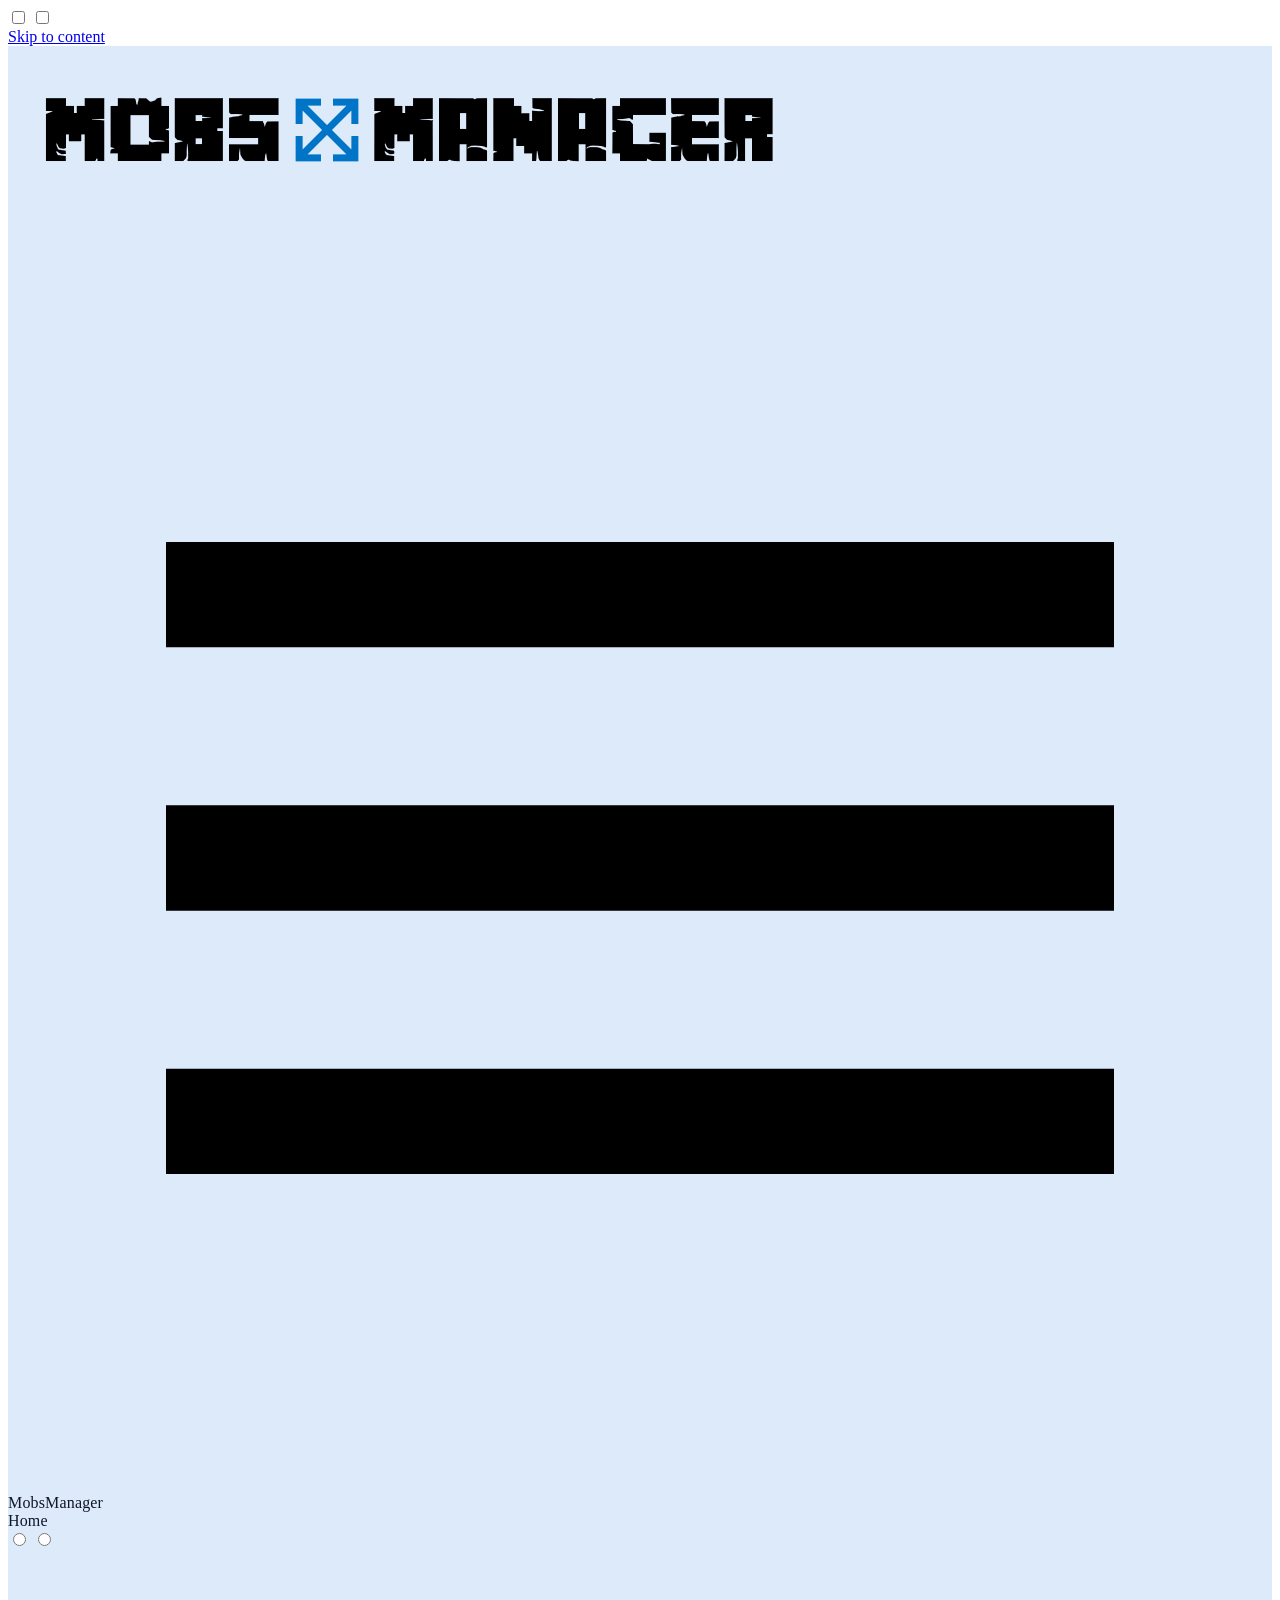
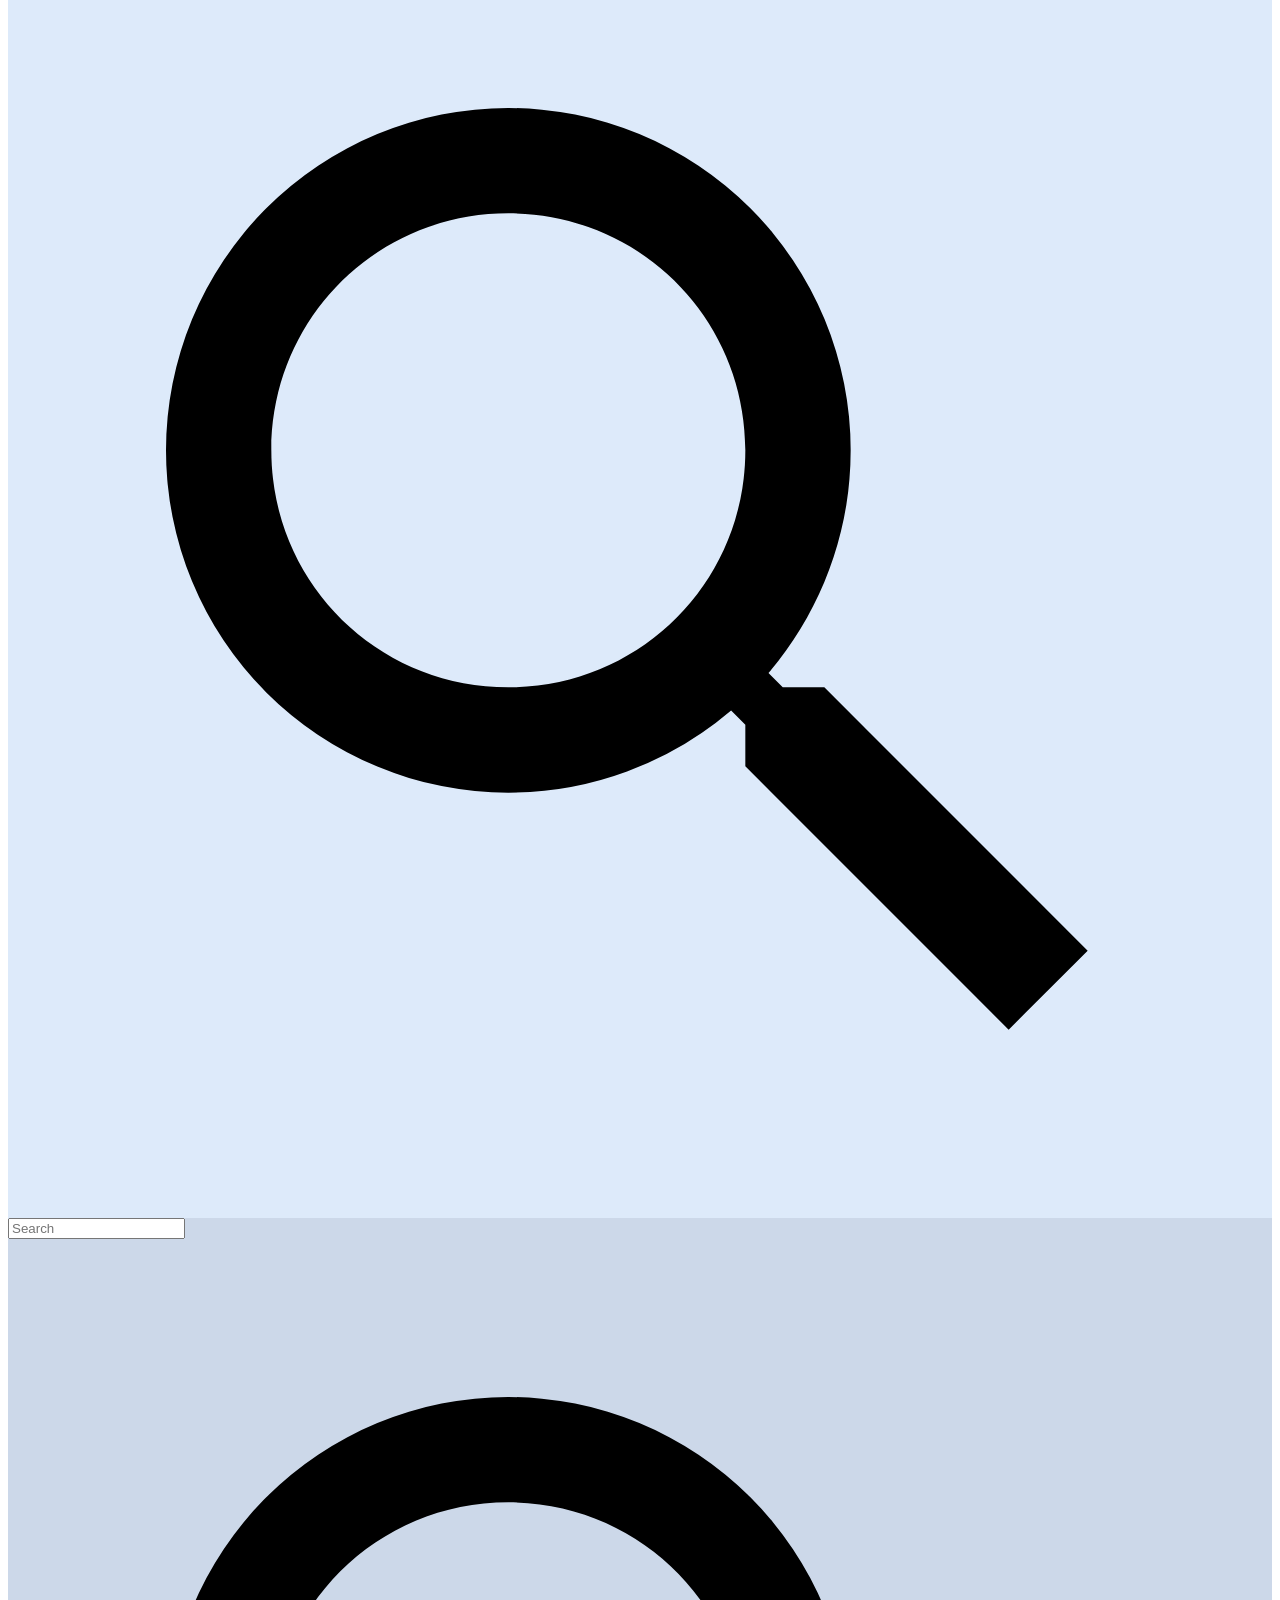
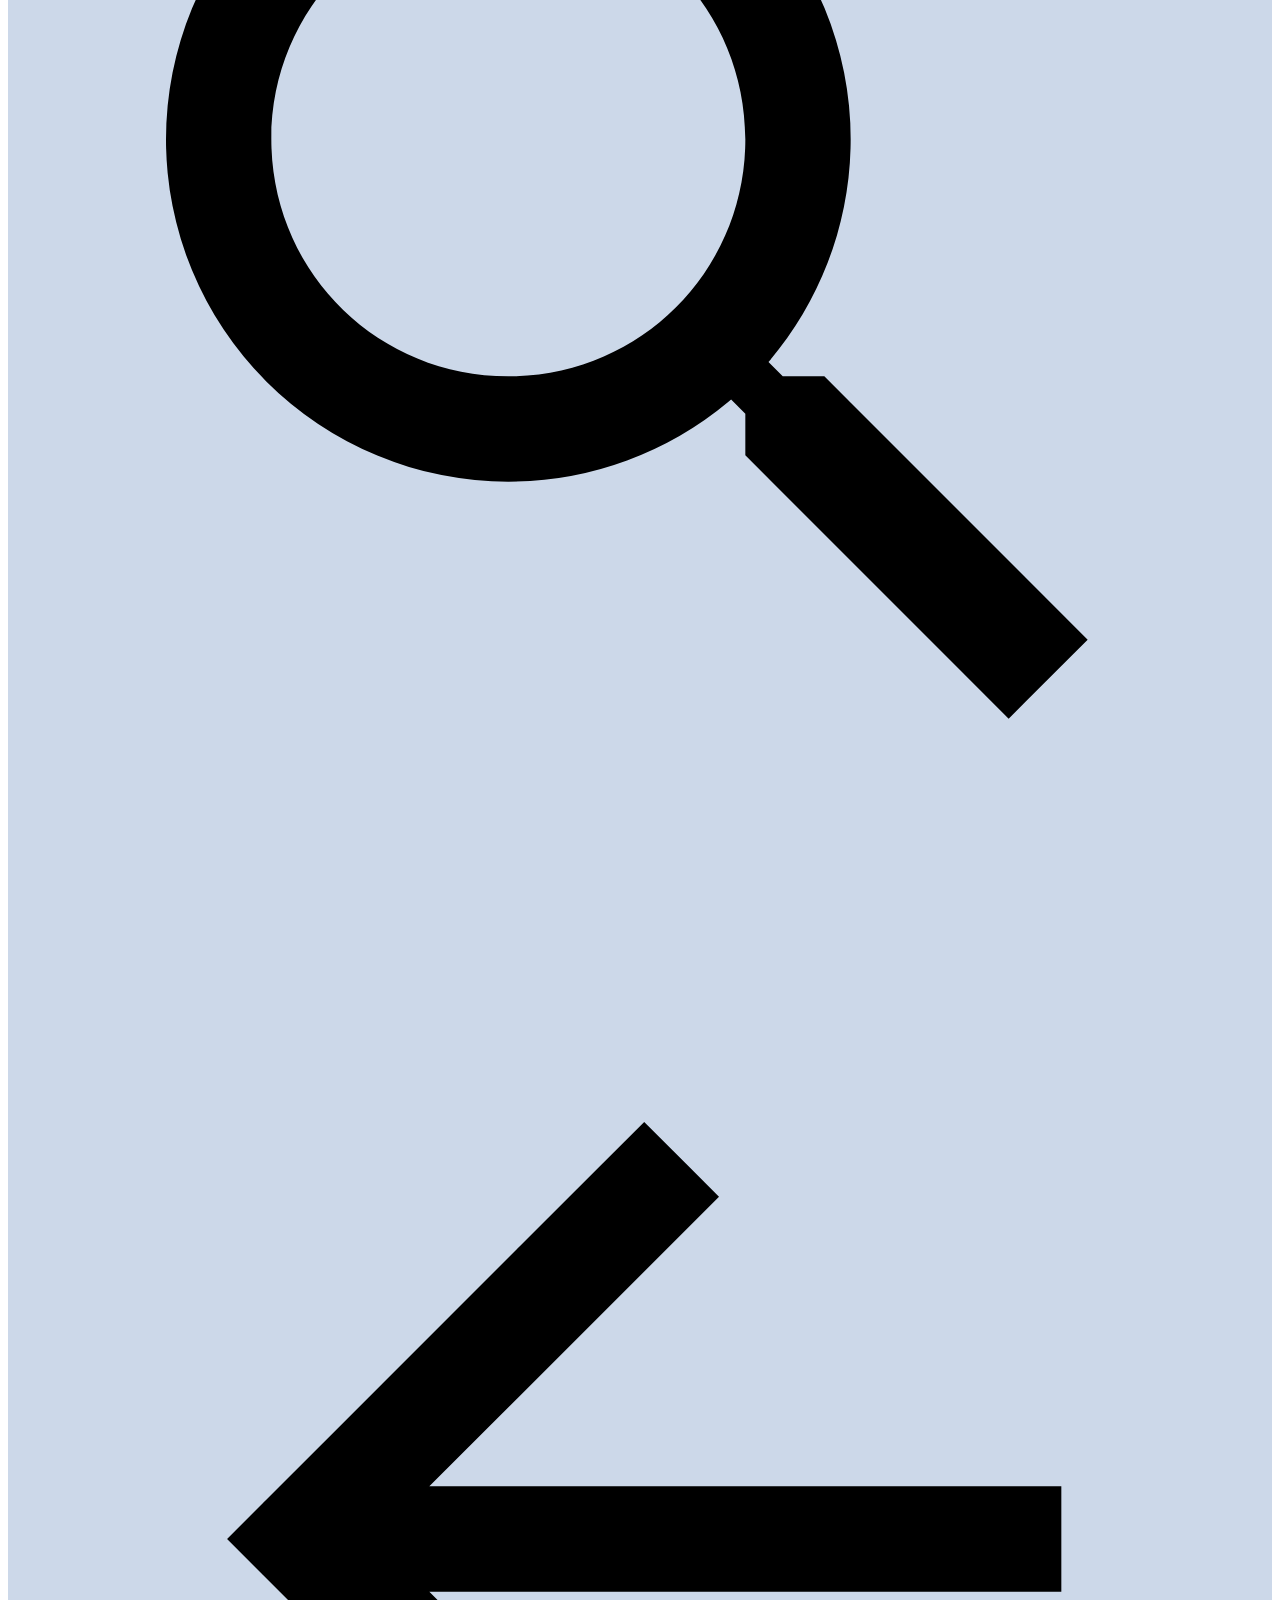
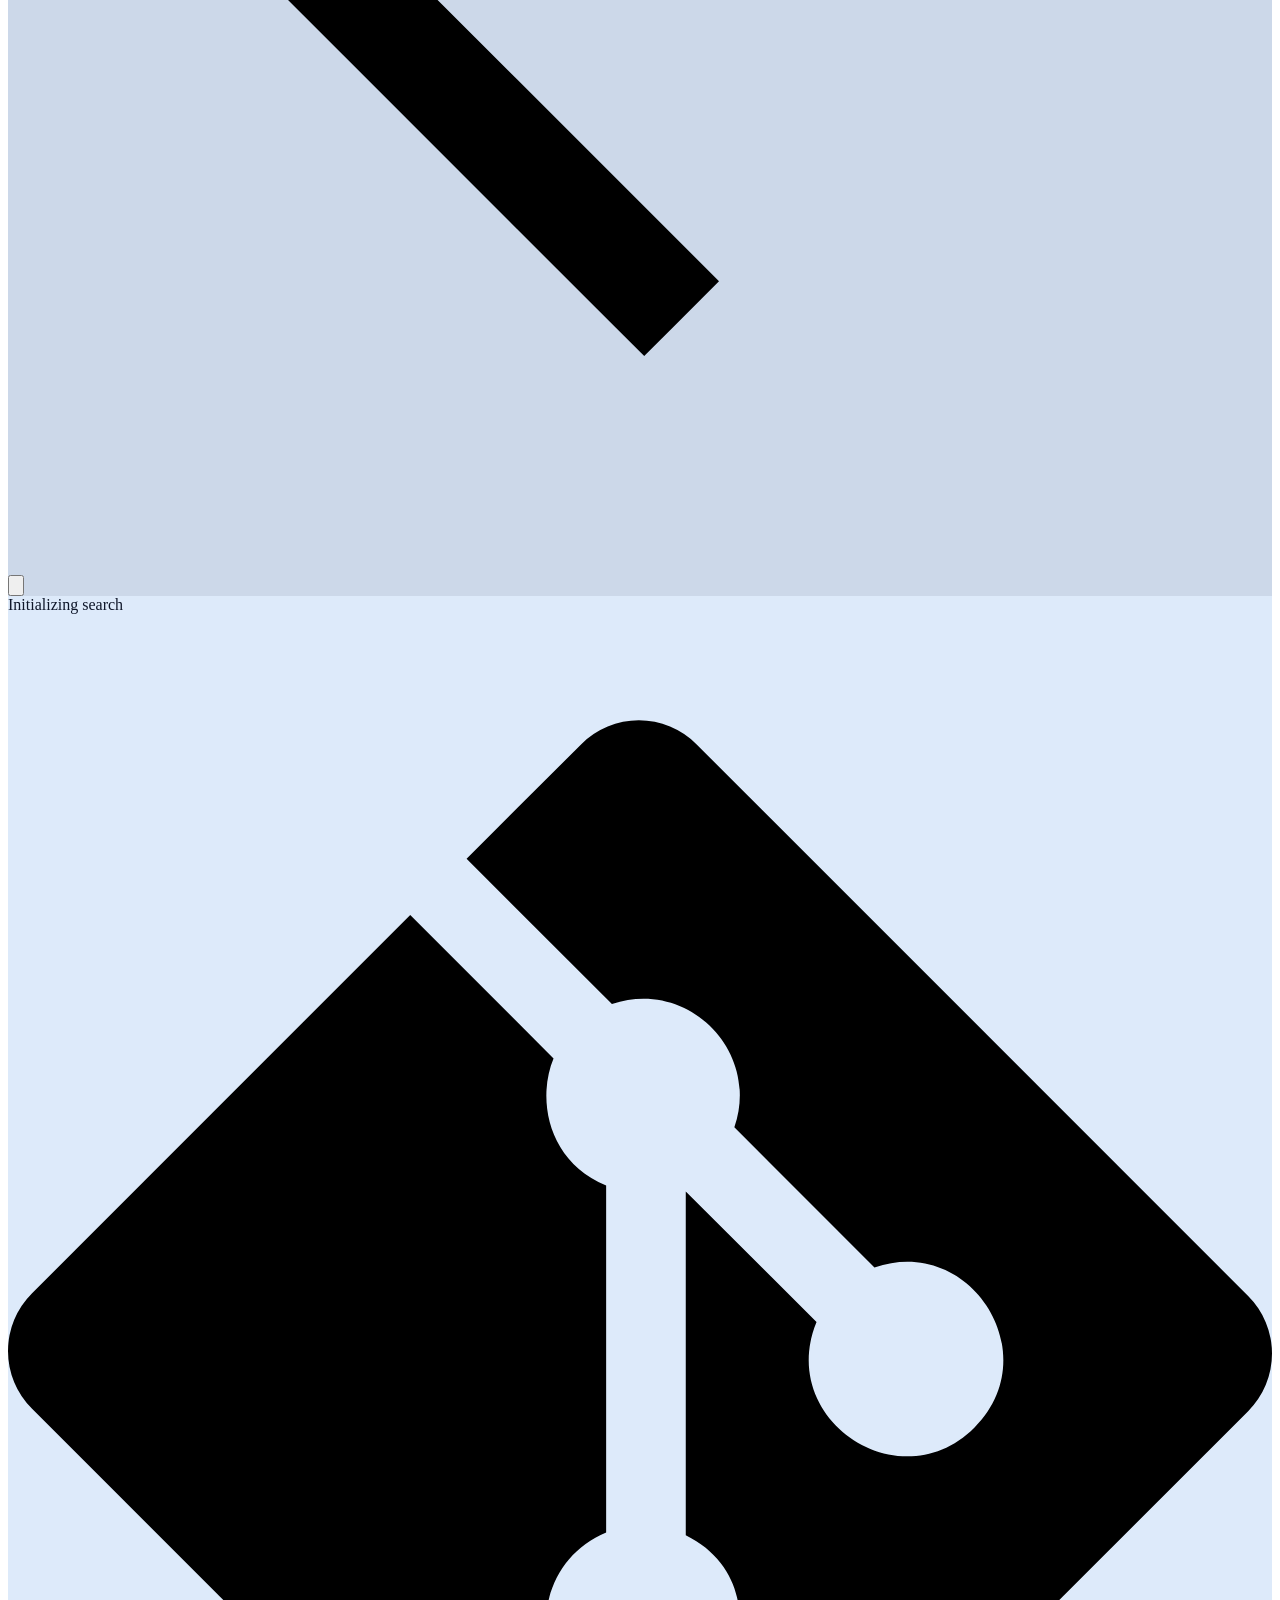
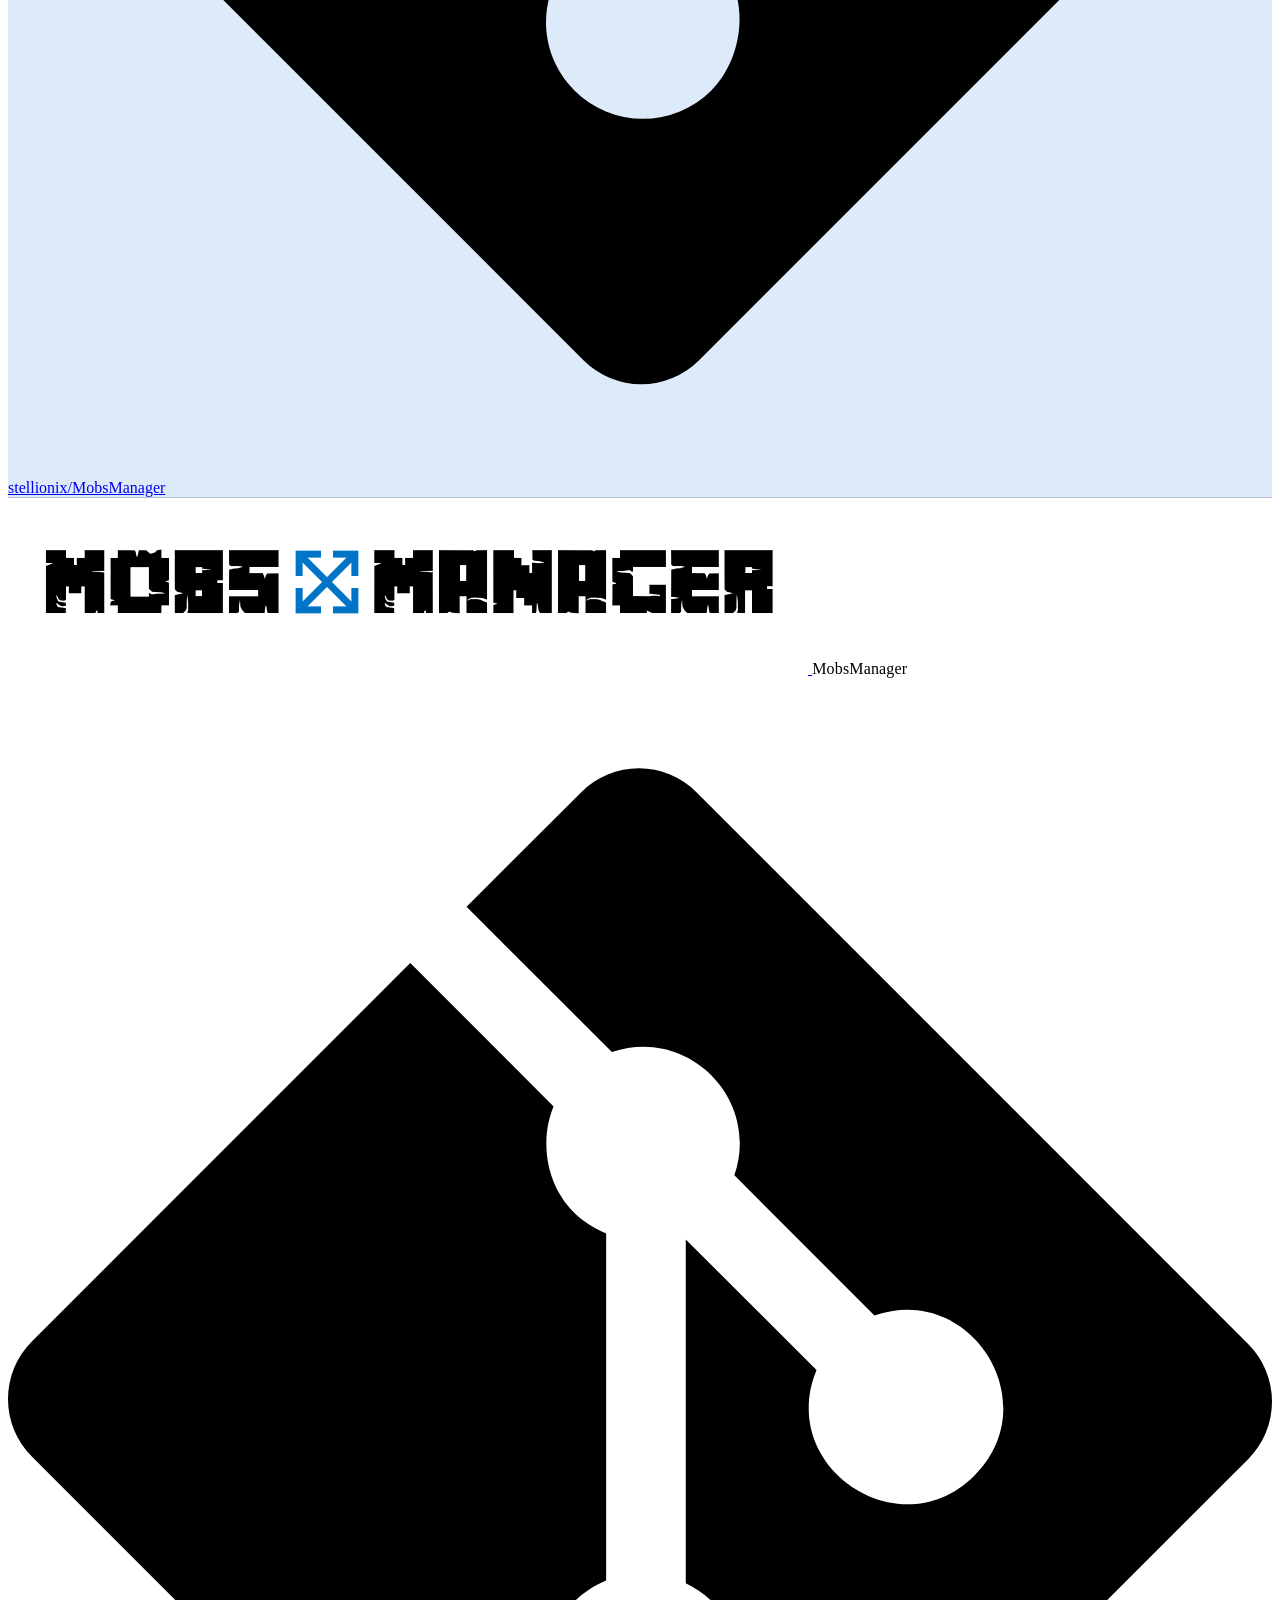
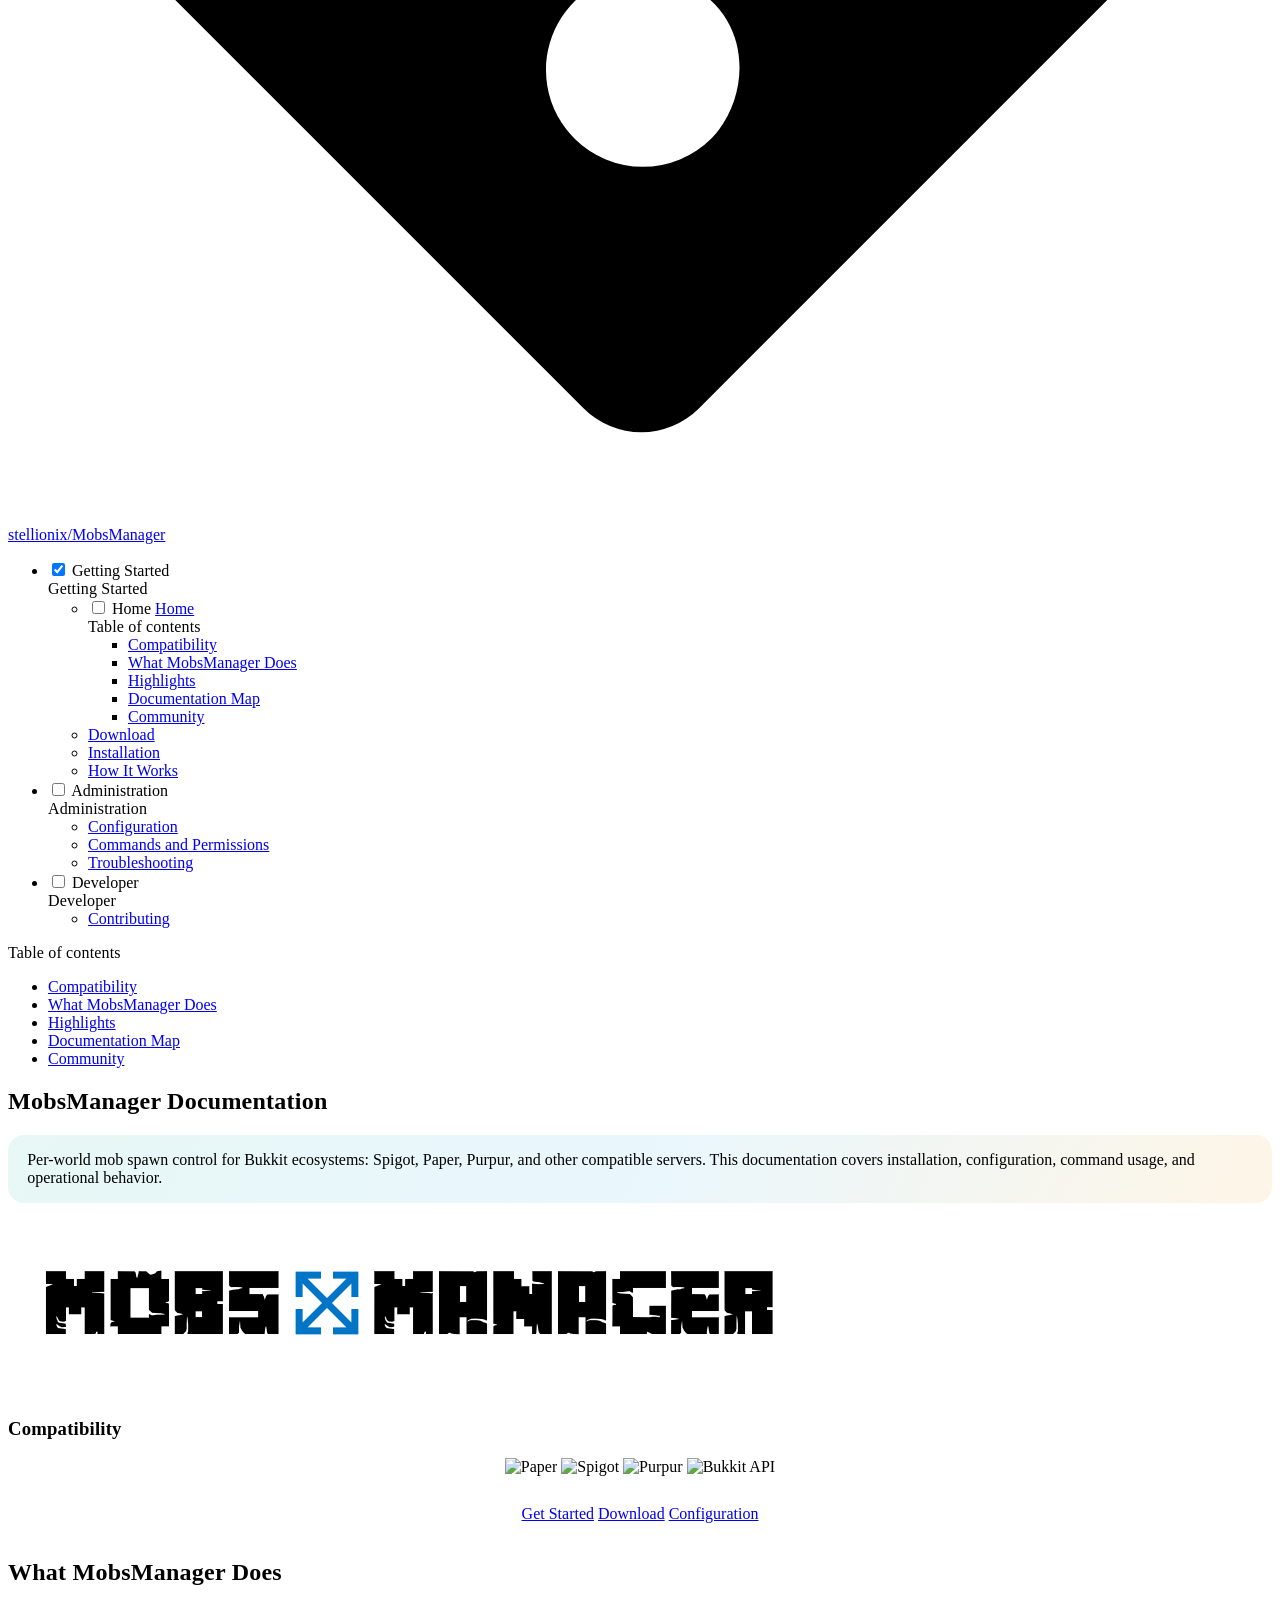
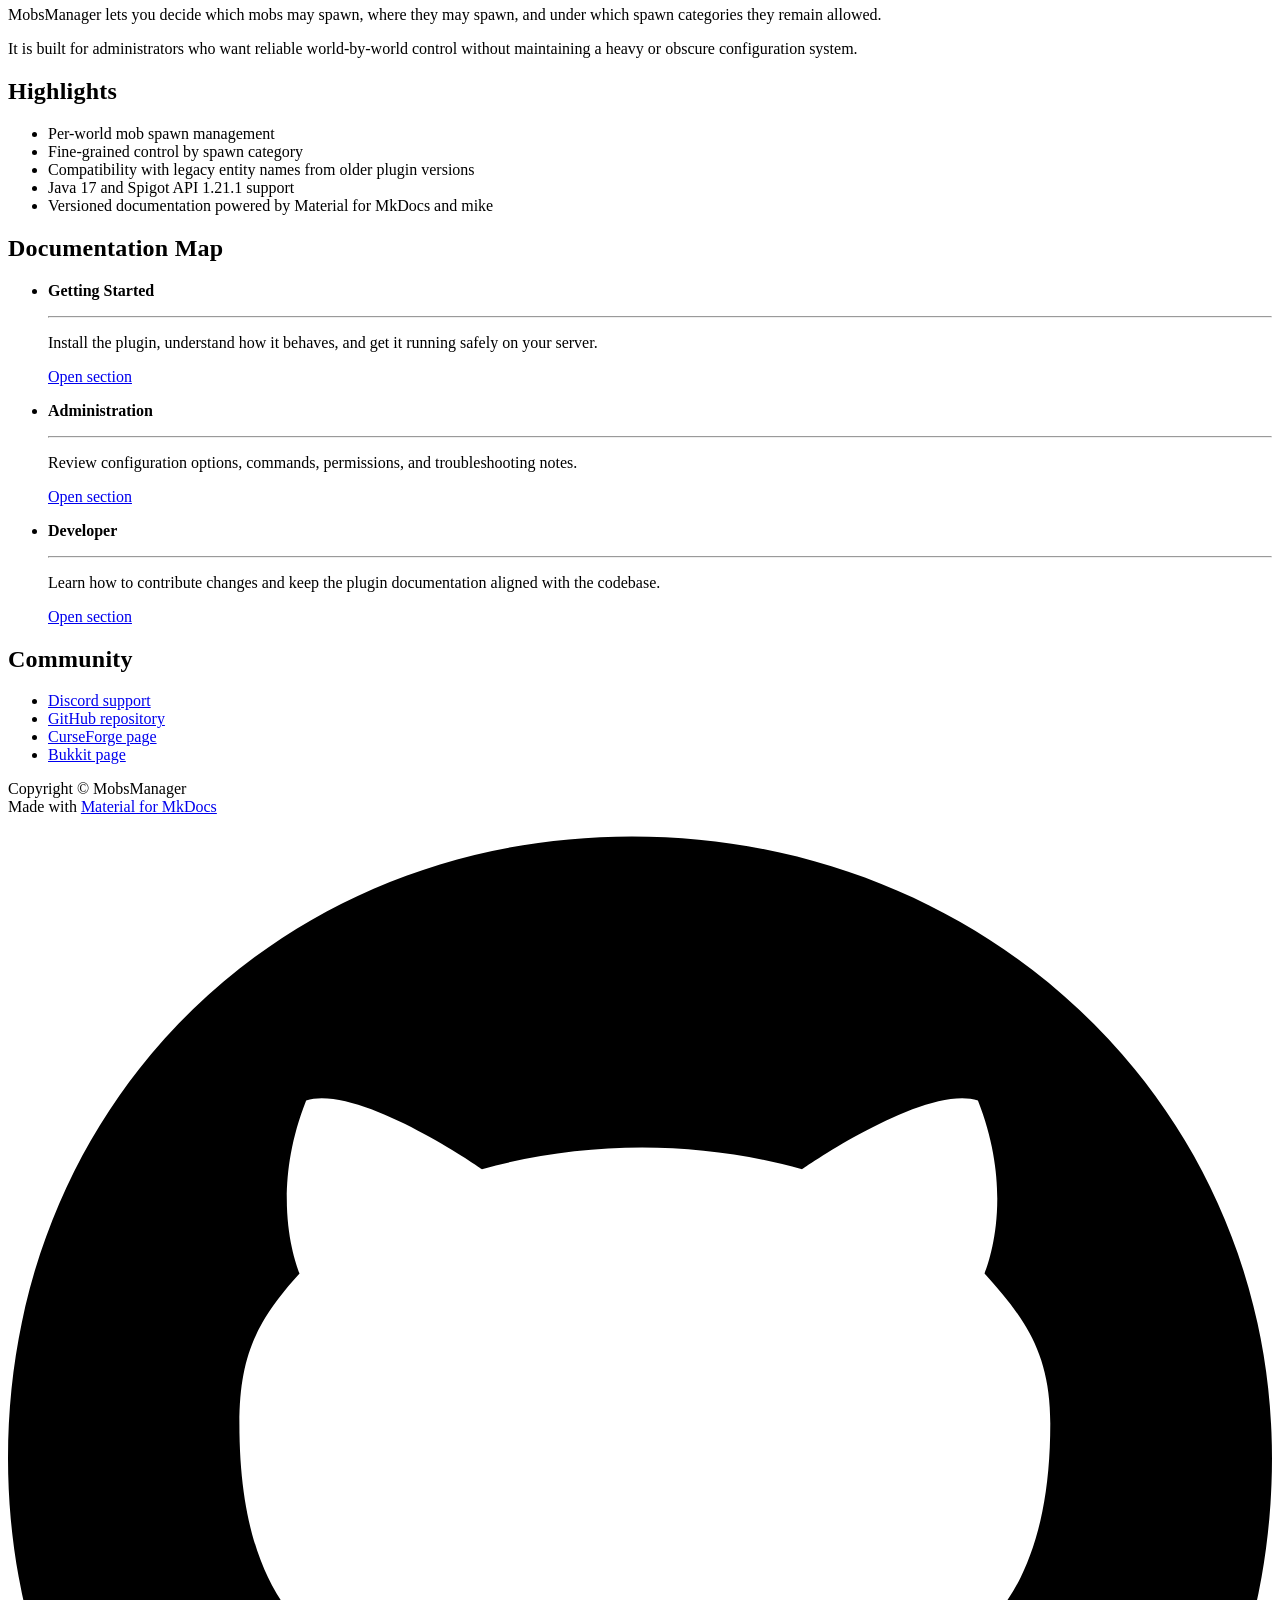
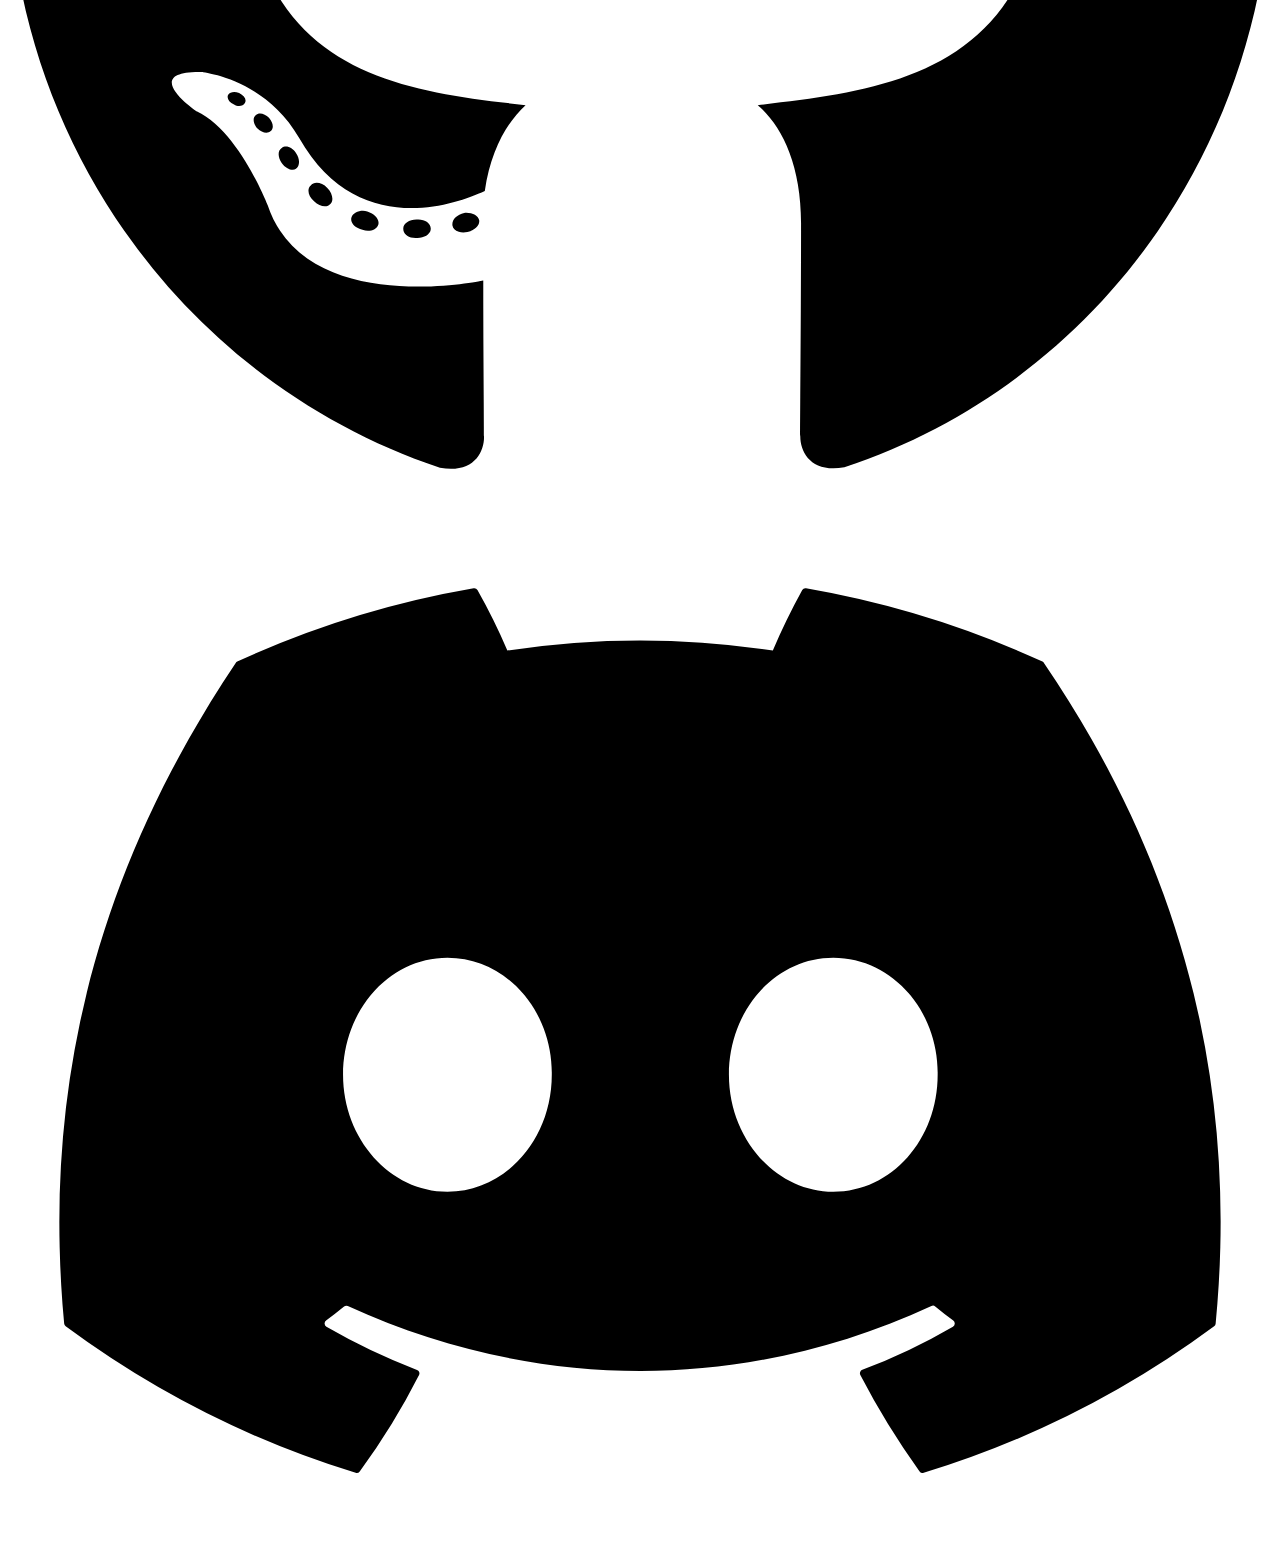
==== 5.6.0/index.html @ d70ed715 "Deployed af5fa8b to 5.6.0 with MkDocs 1.6.1 and mike 2.1.3" ====
<!doctype html>
<html lang="en" class="no-js">
  <head>
    
      <meta charset="utf-8">
      <meta name="viewport" content="width=device-width,initial-scale=1">
      
        <meta name="description" content="Documentation for MobsManager, a Bukkit, Spigot, and Paper plugin for managing mob spawning per world.">
      
      
      
        <link rel="canonical" href="https://stellionix.github.io/MobsManager/5.6.0/">
      
      
      
        <link rel="next" href="download/">
      
      
      <link rel="icon" href="assets/mobsmanager-logo.png">
      <meta name="generator" content="mkdocs-1.6.1, mkdocs-material-9.6.8">
    
    
      
        <title>Home - MobsManager</title>
      
    
    
      <link rel="stylesheet" href="assets/stylesheets/main.8608ea7d.min.css">
      
        
        <link rel="stylesheet" href="assets/stylesheets/palette.06af60db.min.css">
      
      


    
    
      
    
    
      
        
        
        <link rel="preconnect" href="https://fonts.gstatic.com" crossorigin>
        <link rel="stylesheet" href="https://fonts.googleapis.com/css?family=Roboto:300,300i,400,400i,700,700i%7CRoboto+Mono:400,400i,700,700i&display=fallback">
        <style>:root{--md-text-font:"Roboto";--md-code-font:"Roboto Mono"}</style>
      
    
    
      <link rel="stylesheet" href="stylesheets/extra.css">
    
    <script>__md_scope=new URL(".",location),__md_hash=e=>[...e].reduce(((e,_)=>(e<<5)-e+_.charCodeAt(0)),0),__md_get=(e,_=localStorage,t=__md_scope)=>JSON.parse(_.getItem(t.pathname+"."+e)),__md_set=(e,_,t=localStorage,a=__md_scope)=>{try{t.setItem(a.pathname+"."+e,JSON.stringify(_))}catch(e){}}</script>
    
      

    
    
    
  </head>
  
  
    
    
      
    
    
    
    
    <body dir="ltr" data-md-color-scheme="default" data-md-color-primary="teal" data-md-color-accent="amber">
  
    
    <input class="md-toggle" data-md-toggle="drawer" type="checkbox" id="__drawer" autocomplete="off">
    <input class="md-toggle" data-md-toggle="search" type="checkbox" id="__search" autocomplete="off">
    <label class="md-overlay" for="__drawer"></label>
    <div data-md-component="skip">
      
        
        <a href="#mobsmanager-documentation" class="md-skip">
          Skip to content
        </a>
      
    </div>
    <div data-md-component="announce">
      
    </div>
    
      <div data-md-color-scheme="default" data-md-component="outdated" hidden>
        
      </div>
    
    
      

  

<header class="md-header md-header--shadow" data-md-component="header">
  <nav class="md-header__inner md-grid" aria-label="Header">
    <a href="." title="MobsManager" class="md-header__button md-logo" aria-label="MobsManager" data-md-component="logo">
      
  <img src="assets/mobsmanager-logo.png" alt="logo">

    </a>
    <label class="md-header__button md-icon" for="__drawer">
      
      <svg xmlns="http://www.w3.org/2000/svg" viewBox="0 0 24 24"><path d="M3 6h18v2H3zm0 5h18v2H3zm0 5h18v2H3z"/></svg>
    </label>
    <div class="md-header__title" data-md-component="header-title">
      <div class="md-header__ellipsis">
        <div class="md-header__topic">
          <span class="md-ellipsis">
            MobsManager
          </span>
        </div>
        <div class="md-header__topic" data-md-component="header-topic">
          <span class="md-ellipsis">
            
              Home
            
          </span>
        </div>
      </div>
    </div>
    
      
        <form class="md-header__option" data-md-component="palette">
  
    
    
    
    <input class="md-option" data-md-color-media="(prefers-color-scheme: light)" data-md-color-scheme="default" data-md-color-primary="teal" data-md-color-accent="amber"  aria-label="Switch to dark mode"  type="radio" name="__palette" id="__palette_0">
    
      <label class="md-header__button md-icon" title="Switch to dark mode" for="__palette_1" hidden>
        <svg xmlns="http://www.w3.org/2000/svg" viewBox="0 0 24 24"><path d="m17.75 4.09-2.53 1.94.91 3.06-2.63-1.81-2.63 1.81.91-3.06-2.53-1.94L12.44 4l1.06-3 1.06 3zm3.5 6.91-1.64 1.25.59 1.98-1.7-1.17-1.7 1.17.59-1.98L15.75 11l2.06-.05L18.5 9l.69 1.95zm-2.28 4.95c.83-.08 1.72 1.1 1.19 1.85-.32.45-.66.87-1.08 1.27C15.17 23 8.84 23 4.94 19.07c-3.91-3.9-3.91-10.24 0-14.14.4-.4.82-.76 1.27-1.08.75-.53 1.93.36 1.85 1.19-.27 2.86.69 5.83 2.89 8.02a9.96 9.96 0 0 0 8.02 2.89m-1.64 2.02a12.08 12.08 0 0 1-7.8-3.47c-2.17-2.19-3.33-5-3.49-7.82-2.81 3.14-2.7 7.96.31 10.98 3.02 3.01 7.84 3.12 10.98.31"/></svg>
      </label>
    
  
    
    
    
    <input class="md-option" data-md-color-media="(prefers-color-scheme: dark)" data-md-color-scheme="slate" data-md-color-primary="cyan" data-md-color-accent="amber"  aria-label="Switch to light mode"  type="radio" name="__palette" id="__palette_1">
    
      <label class="md-header__button md-icon" title="Switch to light mode" for="__palette_0" hidden>
        <svg xmlns="http://www.w3.org/2000/svg" viewBox="0 0 24 24"><path d="M12 7a5 5 0 0 1 5 5 5 5 0 0 1-5 5 5 5 0 0 1-5-5 5 5 0 0 1 5-5m0 2a3 3 0 0 0-3 3 3 3 0 0 0 3 3 3 3 0 0 0 3-3 3 3 0 0 0-3-3m0-7 2.39 3.42C13.65 5.15 12.84 5 12 5s-1.65.15-2.39.42zM3.34 7l4.16-.35A7.2 7.2 0 0 0 5.94 8.5c-.44.74-.69 1.5-.83 2.29zm.02 10 1.76-3.77a7.131 7.131 0 0 0 2.38 4.14zM20.65 7l-1.77 3.79a7.02 7.02 0 0 0-2.38-4.15zm-.01 10-4.14.36c.59-.51 1.12-1.14 1.54-1.86.42-.73.69-1.5.83-2.29zM12 22l-2.41-3.44c.74.27 1.55.44 2.41.44.82 0 1.63-.17 2.37-.44z"/></svg>
      </label>
    
  
</form>
      
    
    
      <script>var palette=__md_get("__palette");if(palette&&palette.color){if("(prefers-color-scheme)"===palette.color.media){var media=matchMedia("(prefers-color-scheme: light)"),input=document.querySelector(media.matches?"[data-md-color-media='(prefers-color-scheme: light)']":"[data-md-color-media='(prefers-color-scheme: dark)']");palette.color.media=input.getAttribute("data-md-color-media"),palette.color.scheme=input.getAttribute("data-md-color-scheme"),palette.color.primary=input.getAttribute("data-md-color-primary"),palette.color.accent=input.getAttribute("data-md-color-accent")}for(var[key,value]of Object.entries(palette.color))document.body.setAttribute("data-md-color-"+key,value)}</script>
    
    
    
      <label class="md-header__button md-icon" for="__search">
        
        <svg xmlns="http://www.w3.org/2000/svg" viewBox="0 0 24 24"><path d="M9.5 3A6.5 6.5 0 0 1 16 9.5c0 1.61-.59 3.09-1.56 4.23l.27.27h.79l5 5-1.5 1.5-5-5v-.79l-.27-.27A6.52 6.52 0 0 1 9.5 16 6.5 6.5 0 0 1 3 9.5 6.5 6.5 0 0 1 9.5 3m0 2C7 5 5 7 5 9.5S7 14 9.5 14 14 12 14 9.5 12 5 9.5 5"/></svg>
      </label>
      <div class="md-search" data-md-component="search" role="dialog">
  <label class="md-search__overlay" for="__search"></label>
  <div class="md-search__inner" role="search">
    <form class="md-search__form" name="search">
      <input type="text" class="md-search__input" name="query" aria-label="Search" placeholder="Search" autocapitalize="off" autocorrect="off" autocomplete="off" spellcheck="false" data-md-component="search-query" required>
      <label class="md-search__icon md-icon" for="__search">
        
        <svg xmlns="http://www.w3.org/2000/svg" viewBox="0 0 24 24"><path d="M9.5 3A6.5 6.5 0 0 1 16 9.5c0 1.61-.59 3.09-1.56 4.23l.27.27h.79l5 5-1.5 1.5-5-5v-.79l-.27-.27A6.52 6.52 0 0 1 9.5 16 6.5 6.5 0 0 1 3 9.5 6.5 6.5 0 0 1 9.5 3m0 2C7 5 5 7 5 9.5S7 14 9.5 14 14 12 14 9.5 12 5 9.5 5"/></svg>
        
        <svg xmlns="http://www.w3.org/2000/svg" viewBox="0 0 24 24"><path d="M20 11v2H8l5.5 5.5-1.42 1.42L4.16 12l7.92-7.92L13.5 5.5 8 11z"/></svg>
      </label>
      <nav class="md-search__options" aria-label="Search">
        
        <button type="reset" class="md-search__icon md-icon" title="Clear" aria-label="Clear" tabindex="-1">
          
          <svg xmlns="http://www.w3.org/2000/svg" viewBox="0 0 24 24"><path d="M19 6.41 17.59 5 12 10.59 6.41 5 5 6.41 10.59 12 5 17.59 6.41 19 12 13.41 17.59 19 19 17.59 13.41 12z"/></svg>
        </button>
      </nav>
      
        <div class="md-search__suggest" data-md-component="search-suggest"></div>
      
    </form>
    <div class="md-search__output">
      <div class="md-search__scrollwrap" tabindex="0" data-md-scrollfix>
        <div class="md-search-result" data-md-component="search-result">
          <div class="md-search-result__meta">
            Initializing search
          </div>
          <ol class="md-search-result__list" role="presentation"></ol>
        </div>
      </div>
    </div>
  </div>
</div>
    
    
      <div class="md-header__source">
        <a href="https://github.com/stellionix/MobsManager" title="Go to repository" class="md-source" data-md-component="source">
  <div class="md-source__icon md-icon">
    
    <svg xmlns="http://www.w3.org/2000/svg" viewBox="0 0 448 512"><!--! Font Awesome Free 6.7.2 by @fontawesome - https://fontawesome.com License - https://fontawesome.com/license/free (Icons: CC BY 4.0, Fonts: SIL OFL 1.1, Code: MIT License) Copyright 2024 Fonticons, Inc.--><path d="M439.55 236.05 244 40.45a28.87 28.87 0 0 0-40.81 0l-40.66 40.63 51.52 51.52c27.06-9.14 52.68 16.77 43.39 43.68l49.66 49.66c34.23-11.8 61.18 31 35.47 56.69-26.49 26.49-70.21-2.87-56-37.34L240.22 199v121.85c25.3 12.54 22.26 41.85 9.08 55a34.34 34.34 0 0 1-48.55 0c-17.57-17.6-11.07-46.91 11.25-56v-123c-20.8-8.51-24.6-30.74-18.64-45L142.57 101 8.45 235.14a28.86 28.86 0 0 0 0 40.81l195.61 195.6a28.86 28.86 0 0 0 40.8 0l194.69-194.69a28.86 28.86 0 0 0 0-40.81"/></svg>
  </div>
  <div class="md-source__repository">
    stellionix/MobsManager
  </div>
</a>
      </div>
    
  </nav>
  
</header>
    
    <div class="md-container" data-md-component="container">
      
      
        
          
        
      
      <main class="md-main" data-md-component="main">
        <div class="md-main__inner md-grid">
          
            
              
              <div class="md-sidebar md-sidebar--primary" data-md-component="sidebar" data-md-type="navigation" >
                <div class="md-sidebar__scrollwrap">
                  <div class="md-sidebar__inner">
                    



<nav class="md-nav md-nav--primary" aria-label="Navigation" data-md-level="0">
  <label class="md-nav__title" for="__drawer">
    <a href="." title="MobsManager" class="md-nav__button md-logo" aria-label="MobsManager" data-md-component="logo">
      
  <img src="assets/mobsmanager-logo.png" alt="logo">

    </a>
    MobsManager
  </label>
  
    <div class="md-nav__source">
      <a href="https://github.com/stellionix/MobsManager" title="Go to repository" class="md-source" data-md-component="source">
  <div class="md-source__icon md-icon">
    
    <svg xmlns="http://www.w3.org/2000/svg" viewBox="0 0 448 512"><!--! Font Awesome Free 6.7.2 by @fontawesome - https://fontawesome.com License - https://fontawesome.com/license/free (Icons: CC BY 4.0, Fonts: SIL OFL 1.1, Code: MIT License) Copyright 2024 Fonticons, Inc.--><path d="M439.55 236.05 244 40.45a28.87 28.87 0 0 0-40.81 0l-40.66 40.63 51.52 51.52c27.06-9.14 52.68 16.77 43.39 43.68l49.66 49.66c34.23-11.8 61.18 31 35.47 56.69-26.49 26.49-70.21-2.87-56-37.34L240.22 199v121.85c25.3 12.54 22.26 41.85 9.08 55a34.34 34.34 0 0 1-48.55 0c-17.57-17.6-11.07-46.91 11.25-56v-123c-20.8-8.51-24.6-30.74-18.64-45L142.57 101 8.45 235.14a28.86 28.86 0 0 0 0 40.81l195.61 195.6a28.86 28.86 0 0 0 40.8 0l194.69-194.69a28.86 28.86 0 0 0 0-40.81"/></svg>
  </div>
  <div class="md-source__repository">
    stellionix/MobsManager
  </div>
</a>
    </div>
  
  <ul class="md-nav__list" data-md-scrollfix>
    
      
      
  
  
    
  
  
  
    
    
    
      
        
        
      
    
    
    <li class="md-nav__item md-nav__item--active md-nav__item--section md-nav__item--nested">
      
        
        
        <input class="md-nav__toggle md-toggle " type="checkbox" id="__nav_1" checked>
        
          
          <label class="md-nav__link" for="__nav_1" id="__nav_1_label" tabindex="">
            
  
  <span class="md-ellipsis">
    Getting Started
    
  </span>
  

            <span class="md-nav__icon md-icon"></span>
          </label>
        
        <nav class="md-nav" data-md-level="1" aria-labelledby="__nav_1_label" aria-expanded="true">
          <label class="md-nav__title" for="__nav_1">
            <span class="md-nav__icon md-icon"></span>
            Getting Started
          </label>
          <ul class="md-nav__list" data-md-scrollfix>
            
              
                
  
  
    
  
  
  
    <li class="md-nav__item md-nav__item--active">
      
      <input class="md-nav__toggle md-toggle" type="checkbox" id="__toc">
      
      
        
      
      
        <label class="md-nav__link md-nav__link--active" for="__toc">
          
  
  <span class="md-ellipsis">
    Home
    
  </span>
  

          <span class="md-nav__icon md-icon"></span>
        </label>
      
      <a href="." class="md-nav__link md-nav__link--active">
        
  
  <span class="md-ellipsis">
    Home
    
  </span>
  

      </a>
      
        

<nav class="md-nav md-nav--secondary" aria-label="Table of contents">
  
  
  
    
  
  
    <label class="md-nav__title" for="__toc">
      <span class="md-nav__icon md-icon"></span>
      Table of contents
    </label>
    <ul class="md-nav__list" data-md-component="toc" data-md-scrollfix>
      
        <li class="md-nav__item">
  <a href="#compatibility" class="md-nav__link">
    <span class="md-ellipsis">
      Compatibility
    </span>
  </a>
  
</li>
      
        <li class="md-nav__item">
  <a href="#what-mobsmanager-does" class="md-nav__link">
    <span class="md-ellipsis">
      What MobsManager Does
    </span>
  </a>
  
</li>
      
        <li class="md-nav__item">
  <a href="#highlights" class="md-nav__link">
    <span class="md-ellipsis">
      Highlights
    </span>
  </a>
  
</li>
      
        <li class="md-nav__item">
  <a href="#documentation-map" class="md-nav__link">
    <span class="md-ellipsis">
      Documentation Map
    </span>
  </a>
  
</li>
      
        <li class="md-nav__item">
  <a href="#community" class="md-nav__link">
    <span class="md-ellipsis">
      Community
    </span>
  </a>
  
</li>
      
    </ul>
  
</nav>
      
    </li>
  

              
            
              
                
  
  
  
  
    <li class="md-nav__item">
      <a href="download/" class="md-nav__link">
        
  
  <span class="md-ellipsis">
    Download
    
  </span>
  

      </a>
    </li>
  

              
            
              
                
  
  
  
  
    <li class="md-nav__item">
      <a href="installation/" class="md-nav__link">
        
  
  <span class="md-ellipsis">
    Installation
    
  </span>
  

      </a>
    </li>
  

              
            
              
                
  
  
  
  
    <li class="md-nav__item">
      <a href="how-it-works/" class="md-nav__link">
        
  
  <span class="md-ellipsis">
    How It Works
    
  </span>
  

      </a>
    </li>
  

              
            
          </ul>
        </nav>
      
    </li>
  

    
      
      
  
  
  
  
    
    
    
      
        
        
      
    
    
    <li class="md-nav__item md-nav__item--section md-nav__item--nested">
      
        
        
        <input class="md-nav__toggle md-toggle " type="checkbox" id="__nav_2" >
        
          
          <label class="md-nav__link" for="__nav_2" id="__nav_2_label" tabindex="">
            
  
  <span class="md-ellipsis">
    Administration
    
  </span>
  

            <span class="md-nav__icon md-icon"></span>
          </label>
        
        <nav class="md-nav" data-md-level="1" aria-labelledby="__nav_2_label" aria-expanded="false">
          <label class="md-nav__title" for="__nav_2">
            <span class="md-nav__icon md-icon"></span>
            Administration
          </label>
          <ul class="md-nav__list" data-md-scrollfix>
            
              
                
  
  
  
  
    <li class="md-nav__item">
      <a href="configuration/" class="md-nav__link">
        
  
  <span class="md-ellipsis">
    Configuration
    
  </span>
  

      </a>
    </li>
  

              
            
              
                
  
  
  
  
    <li class="md-nav__item">
      <a href="commands-and-perms/" class="md-nav__link">
        
  
  <span class="md-ellipsis">
    Commands and Permissions
    
  </span>
  

      </a>
    </li>
  

              
            
              
                
  
  
  
  
    <li class="md-nav__item">
      <a href="troubleshooting/" class="md-nav__link">
        
  
  <span class="md-ellipsis">
    Troubleshooting
    
  </span>
  

      </a>
    </li>
  

              
            
          </ul>
        </nav>
      
    </li>
  

    
      
      
  
  
  
  
    
    
    
      
        
        
      
    
    
    <li class="md-nav__item md-nav__item--section md-nav__item--nested">
      
        
        
        <input class="md-nav__toggle md-toggle " type="checkbox" id="__nav_3" >
        
          
          <label class="md-nav__link" for="__nav_3" id="__nav_3_label" tabindex="">
            
  
  <span class="md-ellipsis">
    Developer
    
  </span>
  

            <span class="md-nav__icon md-icon"></span>
          </label>
        
        <nav class="md-nav" data-md-level="1" aria-labelledby="__nav_3_label" aria-expanded="false">
          <label class="md-nav__title" for="__nav_3">
            <span class="md-nav__icon md-icon"></span>
            Developer
          </label>
          <ul class="md-nav__list" data-md-scrollfix>
            
              
                
  
  
  
  
    <li class="md-nav__item">
      <a href="contribution/" class="md-nav__link">
        
  
  <span class="md-ellipsis">
    Contributing
    
  </span>
  

      </a>
    </li>
  

              
            
          </ul>
        </nav>
      
    </li>
  

    
  </ul>
</nav>
                  </div>
                </div>
              </div>
            
            
              
              <div class="md-sidebar md-sidebar--secondary" data-md-component="sidebar" data-md-type="toc" >
                <div class="md-sidebar__scrollwrap">
                  <div class="md-sidebar__inner">
                    

<nav class="md-nav md-nav--secondary" aria-label="Table of contents">
  
  
  
    
  
  
    <label class="md-nav__title" for="__toc">
      <span class="md-nav__icon md-icon"></span>
      Table of contents
    </label>
    <ul class="md-nav__list" data-md-component="toc" data-md-scrollfix>
      
        <li class="md-nav__item">
  <a href="#compatibility" class="md-nav__link">
    <span class="md-ellipsis">
      Compatibility
    </span>
  </a>
  
</li>
      
        <li class="md-nav__item">
  <a href="#what-mobsmanager-does" class="md-nav__link">
    <span class="md-ellipsis">
      What MobsManager Does
    </span>
  </a>
  
</li>
      
        <li class="md-nav__item">
  <a href="#highlights" class="md-nav__link">
    <span class="md-ellipsis">
      Highlights
    </span>
  </a>
  
</li>
      
        <li class="md-nav__item">
  <a href="#documentation-map" class="md-nav__link">
    <span class="md-ellipsis">
      Documentation Map
    </span>
  </a>
  
</li>
      
        <li class="md-nav__item">
  <a href="#community" class="md-nav__link">
    <span class="md-ellipsis">
      Community
    </span>
  </a>
  
</li>
      
    </ul>
  
</nav>
                  </div>
                </div>
              </div>
            
          
          
            <div class="md-content" data-md-component="content">
              <article class="md-content__inner md-typeset">
                
                  


  
  


<h1 id="mobsmanager-documentation">MobsManager Documentation</h1>
<div class="hero">
  <p>Per-world mob spawn control for Bukkit ecosystems: Spigot, Paper, Purpur, and other compatible servers. This documentation covers installation, configuration, command usage, and operational behavior.</p>
</div>

<p><img alt="MobsManager" src="assets/mobsmanager-logo.png" /></p>
<h3 id="compatibility">Compatibility</h3>
<div align="center">
  <img alt="Paper" src="https://img.shields.io/badge/Paper-supported-22c55e?style=for-the-badge" />
  <img alt="Spigot" src="https://img.shields.io/badge/Spigot-supported-f59e0b?style=for-the-badge" />
  <img alt="Purpur" src="https://img.shields.io/badge/Purpur-supported-06b6d4?style=for-the-badge" />
  <img alt="Bukkit API" src="https://img.shields.io/badge/Bukkit%20API-1.21.1-3b82f6?style=for-the-badge" />
</div>

<div class="home-actions">
<p><a class="md-button md-button--primary" href="installation/">Get Started</a>
<a class="md-button" href="download/">Download</a>
<a class="md-button" href="configuration/">Configuration</a></p>
</div>
<h2 id="what-mobsmanager-does">What MobsManager Does</h2>
<p>MobsManager lets you decide which mobs may spawn, where they may spawn, and under which spawn categories they remain allowed.</p>
<p>It is built for administrators who want reliable world-by-world control without maintaining a heavy or obscure configuration system.</p>
<h2 id="highlights">Highlights</h2>
<ul>
<li>Per-world mob spawn management</li>
<li>Fine-grained control by spawn category</li>
<li>Compatibility with legacy entity names from older plugin versions</li>
<li>Java 17 and Spigot API 1.21.1 support</li>
<li>Versioned documentation powered by Material for MkDocs and mike</li>
</ul>
<h2 id="documentation-map">Documentation Map</h2>
<div class="grid cards">
<ul>
<li>
<p><strong>Getting Started</strong></p>
<hr />
<p>Install the plugin, understand how it behaves, and get it running safely on your server.</p>
<p><a href="installation/">Open section</a></p>
</li>
<li>
<p><strong>Administration</strong></p>
<hr />
<p>Review configuration options, commands, permissions, and troubleshooting notes.</p>
<p><a href="configuration/">Open section</a></p>
</li>
<li>
<p><strong>Developer</strong></p>
<hr />
<p>Learn how to contribute changes and keep the plugin documentation aligned with the codebase.</p>
<p><a href="contribution/">Open section</a></p>
</li>
</ul>
</div>
<h2 id="community">Community</h2>
<ul>
<li><a href="https://discord.com/invite/jCsvJxS">Discord support</a></li>
<li><a href="https://github.com/stellionix/MobsManager">GitHub repository</a></li>
<li><a href="https://www.curseforge.com/minecraft/bukkit-plugins/mobsmanager">CurseForge page</a></li>
<li><a href="https://dev.bukkit.org/projects/mobsmanager">Bukkit page</a></li>
</ul>












                
              </article>
            </div>
          
          
<script>var target=document.getElementById(location.hash.slice(1));target&&target.name&&(target.checked=target.name.startsWith("__tabbed_"))</script>
        </div>
        
          <button type="button" class="md-top md-icon" data-md-component="top" hidden>
  
  <svg xmlns="http://www.w3.org/2000/svg" viewBox="0 0 24 24"><path d="M13 20h-2V8l-5.5 5.5-1.42-1.42L12 4.16l7.92 7.92-1.42 1.42L13 8z"/></svg>
  Back to top
</button>
        
      </main>
      
        <footer class="md-footer">
  
  <div class="md-footer-meta md-typeset">
    <div class="md-footer-meta__inner md-grid">
      <div class="md-copyright">
  
    <div class="md-copyright__highlight">
      Copyright © MobsManager
    </div>
  
  
    Made with
    <a href="https://squidfunk.github.io/mkdocs-material/" target="_blank" rel="noopener">
      Material for MkDocs
    </a>
  
</div>
      
        <div class="md-social">
  
    
    
    
    
      
      
    
    <a href="https://github.com/stellionix/MobsManager" target="_blank" rel="noopener" title="github.com" class="md-social__link">
      <svg xmlns="http://www.w3.org/2000/svg" viewBox="0 0 496 512"><!--! Font Awesome Free 6.7.2 by @fontawesome - https://fontawesome.com License - https://fontawesome.com/license/free (Icons: CC BY 4.0, Fonts: SIL OFL 1.1, Code: MIT License) Copyright 2024 Fonticons, Inc.--><path d="M165.9 397.4c0 2-2.3 3.6-5.2 3.6-3.3.3-5.6-1.3-5.6-3.6 0-2 2.3-3.6 5.2-3.6 3-.3 5.6 1.3 5.6 3.6m-31.1-4.5c-.7 2 1.3 4.3 4.3 4.9 2.6 1 5.6 0 6.2-2s-1.3-4.3-4.3-5.2c-2.6-.7-5.5.3-6.2 2.3m44.2-1.7c-2.9.7-4.9 2.6-4.6 4.9.3 2 2.9 3.3 5.9 2.6 2.9-.7 4.9-2.6 4.6-4.6-.3-1.9-3-3.2-5.9-2.9M244.8 8C106.1 8 0 113.3 0 252c0 110.9 69.8 205.8 169.5 239.2 12.8 2.3 17.3-5.6 17.3-12.1 0-6.2-.3-40.4-.3-61.4 0 0-70 15-84.7-29.8 0 0-11.4-29.1-27.8-36.6 0 0-22.9-15.7 1.6-15.4 0 0 24.9 2 38.6 25.8 21.9 38.6 58.6 27.5 72.9 20.9 2.3-16 8.8-27.1 16-33.7-55.9-6.2-112.3-14.3-112.3-110.5 0-27.5 7.6-41.3 23.6-58.9-2.6-6.5-11.1-33.3 2.6-67.9 20.9-6.5 69 27 69 27 20-5.6 41.5-8.5 62.8-8.5s42.8 2.9 62.8 8.5c0 0 48.1-33.6 69-27 13.7 34.7 5.2 61.4 2.6 67.9 16 17.7 25.8 31.5 25.8 58.9 0 96.5-58.9 104.2-114.8 110.5 9.2 7.9 17 22.9 17 46.4 0 33.7-.3 75.4-.3 83.6 0 6.5 4.6 14.4 17.3 12.1C428.2 457.8 496 362.9 496 252 496 113.3 383.5 8 244.8 8M97.2 352.9c-1.3 1-1 3.3.7 5.2 1.6 1.6 3.9 2.3 5.2 1 1.3-1 1-3.3-.7-5.2-1.6-1.6-3.9-2.3-5.2-1m-10.8-8.1c-.7 1.3.3 2.9 2.3 3.9 1.6 1 3.6.7 4.3-.7.7-1.3-.3-2.9-2.3-3.9-2-.6-3.6-.3-4.3.7m32.4 35.6c-1.6 1.3-1 4.3 1.3 6.2 2.3 2.3 5.2 2.6 6.5 1 1.3-1.3.7-4.3-1.3-6.2-2.2-2.3-5.2-2.6-6.5-1m-11.4-14.7c-1.6 1-1.6 3.6 0 5.9s4.3 3.3 5.6 2.3c1.6-1.3 1.6-3.9 0-6.2-1.4-2.3-4-3.3-5.6-2"/></svg>
    </a>
  
    
    
    
    
      
      
    
    <a href="https://discord.com/invite/jCsvJxS" target="_blank" rel="noopener" title="discord.com" class="md-social__link">
      <svg xmlns="http://www.w3.org/2000/svg" viewBox="0 0 640 512"><!--! Font Awesome Free 6.7.2 by @fontawesome - https://fontawesome.com License - https://fontawesome.com/license/free (Icons: CC BY 4.0, Fonts: SIL OFL 1.1, Code: MIT License) Copyright 2024 Fonticons, Inc.--><path d="M524.531 69.836a1.5 1.5 0 0 0-.764-.7A485 485 0 0 0 404.081 32.03a1.82 1.82 0 0 0-1.923.91 338 338 0 0 0-14.9 30.6 447.9 447.9 0 0 0-134.426 0 310 310 0 0 0-15.135-30.6 1.89 1.89 0 0 0-1.924-.91 483.7 483.7 0 0 0-119.688 37.107 1.7 1.7 0 0 0-.788.676C39.068 183.651 18.186 294.69 28.43 404.354a2.02 2.02 0 0 0 .765 1.375 487.7 487.7 0 0 0 146.825 74.189 1.9 1.9 0 0 0 2.063-.676A348 348 0 0 0 208.12 430.4a1.86 1.86 0 0 0-1.019-2.588 321 321 0 0 1-45.868-21.853 1.885 1.885 0 0 1-.185-3.126 251 251 0 0 0 9.109-7.137 1.82 1.82 0 0 1 1.9-.256c96.229 43.917 200.41 43.917 295.5 0a1.81 1.81 0 0 1 1.924.233 235 235 0 0 0 9.132 7.16 1.884 1.884 0 0 1-.162 3.126 301.4 301.4 0 0 1-45.89 21.83 1.875 1.875 0 0 0-1 2.611 391 391 0 0 0 30.014 48.815 1.86 1.86 0 0 0 2.063.7A486 486 0 0 0 610.7 405.729a1.88 1.88 0 0 0 .765-1.352c12.264-126.783-20.532-236.912-86.934-334.541M222.491 337.58c-28.972 0-52.844-26.587-52.844-59.239s23.409-59.241 52.844-59.241c29.665 0 53.306 26.82 52.843 59.239 0 32.654-23.41 59.241-52.843 59.241m195.38 0c-28.971 0-52.843-26.587-52.843-59.239s23.409-59.241 52.843-59.241c29.667 0 53.307 26.82 52.844 59.239 0 32.654-23.177 59.241-52.844 59.241"/></svg>
    </a>
  
</div>
      
    </div>
  </div>
</footer>
      
    </div>
    <div class="md-dialog" data-md-component="dialog">
      <div class="md-dialog__inner md-typeset"></div>
    </div>
    
    
    <script id="__config" type="application/json">{"base": ".", "features": ["navigation.sections", "navigation.top", "navigation.instant", "navigation.tracking", "content.code.copy", "search.suggest", "search.highlight"], "search": "assets/javascripts/workers/search.f8cc74c7.min.js", "translations": {"clipboard.copied": "Copied to clipboard", "clipboard.copy": "Copy to clipboard", "search.result.more.one": "1 more on this page", "search.result.more.other": "# more on this page", "search.result.none": "No matching documents", "search.result.one": "1 matching document", "search.result.other": "# matching documents", "search.result.placeholder": "Type to start searching", "search.result.term.missing": "Missing", "select.version": "Select version"}, "version": {"provider": "mike"}}</script>
    
    
      <script src="assets/javascripts/bundle.c8b220af.min.js"></script>
      
    
  </body>
</html>
---- 5.6.0/assets/stylesheets/main.8608ea7d.min.css ----
@charset "UTF-8";html{-webkit-text-size-adjust:none;-moz-text-size-adjust:none;text-size-adjust:none;box-sizing:border-box}*,:after,:before{box-sizing:inherit}@media (prefers-reduced-motion){*,:after,:before{transition:none!important}}body{margin:0}a,button,input,label{-webkit-tap-highlight-color:transparent}a{color:inherit;text-decoration:none}hr{border:0;box-sizing:initial;display:block;height:.05rem;overflow:visible;padding:0}small{font-size:80%}sub,sup{line-height:1em}img{border-style:none}table{border-collapse:initial;border-spacing:0}td,th{font-weight:400;vertical-align:top}button{background:#0000;border:0;font-family:inherit;font-size:inherit;margin:0;padding:0}input{border:0;outline:none}:root{--md-primary-fg-color:#4051b5;--md-primary-fg-color--light:#5d6cc0;--md-primary-fg-color--dark:#303fa1;--md-primary-bg-color:#fff;--md-primary-bg-color--light:#ffffffb3;--md-accent-fg-color:#526cfe;--md-accent-fg-color--transparent:#526cfe1a;--md-accent-bg-color:#fff;--md-accent-bg-color--light:#ffffffb3}[data-md-color-scheme=default]{color-scheme:light}[data-md-color-scheme=default] img[src$="#gh-dark-mode-only"],[data-md-color-scheme=default] img[src$="#only-dark"]{display:none}:root,[data-md-color-scheme=default]{--md-hue:225deg;--md-default-fg-color:#000000de;--md-default-fg-color--light:#0000008a;--md-default-fg-color--lighter:#00000052;--md-default-fg-color--lightest:#00000012;--md-default-bg-color:#fff;--md-default-bg-color--light:#ffffffb3;--md-default-bg-color--lighter:#ffffff4d;--md-default-bg-color--lightest:#ffffff1f;--md-code-fg-color:#36464e;--md-code-bg-color:#f5f5f5;--md-code-hl-color:#4287ff;--md-code-hl-color--light:#4287ff1a;--md-code-hl-number-color:#d52a2a;--md-code-hl-special-color:#db1457;--md-code-hl-function-color:#a846b9;--md-code-hl-constant-color:#6e59d9;--md-code-hl-keyword-color:#3f6ec6;--md-code-hl-string-color:#1c7d4d;--md-code-hl-name-color:var(--md-code-fg-color);--md-code-hl-operator-color:var(--md-default-fg-color--light);--md-code-hl-punctuation-color:var(--md-default-fg-color--light);--md-code-hl-comment-color:var(--md-default-fg-color--light);--md-code-hl-generic-color:var(--md-default-fg-color--light);--md-code-hl-variable-color:var(--md-default-fg-color--light);--md-typeset-color:var(--md-default-fg-color);--md-typeset-a-color:var(--md-primary-fg-color);--md-typeset-del-color:#f5503d26;--md-typeset-ins-color:#0bd57026;--md-typeset-kbd-color:#fafafa;--md-typeset-kbd-accent-color:#fff;--md-typeset-kbd-border-color:#b8b8b8;--md-typeset-mark-color:#ffff0080;--md-typeset-table-color:#0000001f;--md-typeset-table-color--light:rgba(0,0,0,.035);--md-admonition-fg-color:var(--md-default-fg-color);--md-admonition-bg-color:var(--md-default-bg-color);--md-warning-fg-color:#000000de;--md-warning-bg-color:#ff9;--md-footer-fg-color:#fff;--md-footer-fg-color--light:#ffffffb3;--md-footer-fg-color--lighter:#ffffff73;--md-footer-bg-color:#000000de;--md-footer-bg-color--dark:#00000052;--md-shadow-z1:0 0.2rem 0.5rem #0000000d,0 0 0.05rem #0000001a;--md-shadow-z2:0 0.2rem 0.5rem #0000001a,0 0 0.05rem #00000040;--md-shadow-z3:0 0.2rem 0.5rem #0003,0 0 0.05rem #00000059}.md-icon svg{fill:currentcolor;display:block;height:1.2rem;width:1.2rem}body{-webkit-font-smoothing:antialiased;-moz-osx-font-smoothing:grayscale;--md-text-font-family:var(--md-text-font,_),-apple-system,BlinkMacSystemFont,Helvetica,Arial,sans-serif;--md-code-font-family:var(--md-code-font,_),SFMono-Regular,Consolas,Menlo,monospace}aside,body,input{font-feature-settings:"kern","liga";color:var(--md-typeset-color);font-family:var(--md-text-font-family)}code,kbd,pre{font-feature-settings:"kern";font-family:var(--md-code-font-family)}:root{--md-typeset-table-sort-icon:url('data:image/svg+xml;charset=utf-8,<svg xmlns="http://www.w3.org/2000/svg" viewBox="0 0 24 24"><path d="m18 21-4-4h3V7h-3l4-4 4 4h-3v10h3M2 19v-2h10v2M2 13v-2h7v2M2 7V5h4v2z"/></svg>');--md-typeset-table-sort-icon--asc:url('data:image/svg+xml;charset=utf-8,<svg xmlns="http://www.w3.org/2000/svg" viewBox="0 0 24 24"><path d="M19 17h3l-4 4-4-4h3V3h2M2 17h10v2H2M6 5v2H2V5m0 6h7v2H2z"/></svg>');--md-typeset-table-sort-icon--desc:url('data:image/svg+xml;charset=utf-8,<svg xmlns="http://www.w3.org/2000/svg" viewBox="0 0 24 24"><path d="M19 7h3l-4-4-4 4h3v14h2M2 17h10v2H2M6 5v2H2V5m0 6h7v2H2z"/></svg>')}.md-typeset{-webkit-print-color-adjust:exact;color-adjust:exact;font-size:.8rem;line-height:1.6;overflow-wrap:break-word}@media print{.md-typeset{font-size:.68rem}}.md-typeset blockquote,.md-typeset dl,.md-typeset figure,.md-typeset ol,.md-typeset pre,.md-typeset ul{margin-bottom:1em;margin-top:1em}.md-typeset h1{color:var(--md-default-fg-color--light);font-size:2em;line-height:1.3;margin:0 0 1.25em}.md-typeset h1,.md-typeset h2{font-weight:300;letter-spacing:-.01em}.md-typeset h2{font-size:1.5625em;line-height:1.4;margin:1.6em 0 .64em}.md-typeset h3{font-size:1.25em;font-weight:400;letter-spacing:-.01em;line-height:1.5;margin:1.6em 0 .8em}.md-typeset h2+h3{margin-top:.8em}.md-typeset h4{font-weight:700;letter-spacing:-.01em;margin:1em 0}.md-typeset h5,.md-typeset h6{color:var(--md-default-fg-color--light);font-size:.8em;font-weight:700;letter-spacing:-.01em;margin:1.25em 0}.md-typeset h5{text-transform:uppercase}.md-typeset h5 code{text-transform:none}.md-typeset hr{border-bottom:.05rem solid var(--md-default-fg-color--lightest);display:flow-root;margin:1.5em 0}.md-typeset a{color:var(--md-typeset-a-color);word-break:break-word}.md-typeset a,.md-typeset a:before{transition:color 125ms}.md-typeset a:focus,.md-typeset a:hover{color:var(--md-accent-fg-color)}.md-typeset a:focus code,.md-typeset a:hover code{background-color:var(--md-accent-fg-color--transparent)}.md-typeset a code{color:currentcolor;transition:background-color 125ms}.md-typeset a.focus-visible{outline-color:var(--md-accent-fg-color);outline-offset:.2rem}.md-typeset code,.md-typeset kbd,.md-typeset pre{color:var(--md-code-fg-color);direction:ltr;font-variant-ligatures:none}@media print{.md-typeset code,.md-typeset kbd,.md-typeset pre{white-space:pre-wrap}}.md-typeset code{background-color:var(--md-code-bg-color);border-radius:.1rem;-webkit-box-decoration-break:clone;box-decoration-break:clone;font-size:.85em;padding:0 .2941176471em;word-break:break-word}.md-typeset code:not(.focus-visible){-webkit-tap-highlight-color:transparent;outline:none}.md-typeset pre{display:flow-root;line-height:1.4;position:relative}.md-typeset pre>code{-webkit-box-decoration-break:slice;box-decoration-break:slice;box-shadow:none;display:block;margin:0;outline-color:var(--md-accent-fg-color);overflow:auto;padding:.7720588235em 1.1764705882em;scrollbar-color:var(--md-default-fg-color--lighter) #0000;scrollbar-width:thin;touch-action:auto;word-break:normal}.md-typeset pre>code:hover{scrollbar-color:var(--md-accent-fg-color) #0000}.md-typeset pre>code::-webkit-scrollbar{height:.2rem;width:.2rem}.md-typeset pre>code::-webkit-scrollbar-thumb{background-color:var(--md-default-fg-color--lighter)}.md-typeset pre>code::-webkit-scrollbar-thumb:hover{background-color:var(--md-accent-fg-color)}.md-typeset kbd{background-color:var(--md-typeset-kbd-color);border-radius:.1rem;box-shadow:0 .1rem 0 .05rem var(--md-typeset-kbd-border-color),0 .1rem 0 var(--md-typeset-kbd-border-color),0 -.1rem .2rem var(--md-typeset-kbd-accent-color) inset;color:var(--md-default-fg-color);display:inline-block;font-size:.75em;padding:0 .6666666667em;vertical-align:text-top;word-break:break-word}.md-typeset mark{background-color:var(--md-typeset-mark-color);-webkit-box-decoration-break:clone;box-decoration-break:clone;color:inherit;word-break:break-word}.md-typeset abbr{border-bottom:.05rem dotted var(--md-default-fg-color--light);cursor:help;text-decoration:none}.md-typeset small{opacity:.75}[dir=ltr] .md-typeset sub,[dir=ltr] .md-typeset sup{margin-left:.078125em}[dir=rtl] .md-typeset sub,[dir=rtl] .md-typeset sup{margin-right:.078125em}[dir=ltr] .md-typeset blockquote{padding-left:.6rem}[dir=rtl] .md-typeset blockquote{padding-right:.6rem}[dir=ltr] .md-typeset blockquote{border-left:.2rem solid var(--md-default-fg-color--lighter)}[dir=rtl] .md-typeset blockquote{border-right:.2rem solid var(--md-default-fg-color--lighter)}.md-typeset blockquote{color:var(--md-default-fg-color--light);margin-left:0;margin-right:0}.md-typeset ul{list-style-type:disc}.md-typeset ul[type]{list-style-type:revert-layer}[dir=ltr] .md-typeset ol,[dir=ltr] .md-typeset ul{margin-left:.625em}[dir=rtl] .md-typeset ol,[dir=rtl] .md-typeset ul{margin-right:.625em}.md-typeset ol,.md-typeset ul{padding:0}.md-typeset ol:not([hidden]),.md-typeset ul:not([hidden]){display:flow-root}.md-typeset ol ol,.md-typeset ul ol{list-style-type:lower-alpha}.md-typeset ol ol ol,.md-typeset ul ol ol{list-style-type:lower-roman}.md-typeset ol ol ol ol,.md-typeset ul ol ol ol{list-style-type:upper-alpha}.md-typeset ol ol ol ol ol,.md-typeset ul ol ol ol ol{list-style-type:upper-roman}.md-typeset ol[type],.md-typeset ul[type]{list-style-type:revert-layer}[dir=ltr] .md-typeset ol li,[dir=ltr] .md-typeset ul li{margin-left:1.25em}[dir=rtl] .md-typeset ol li,[dir=rtl] .md-typeset ul li{margin-right:1.25em}.md-typeset ol li,.md-typeset ul li{margin-bottom:.5em}.md-typeset ol li blockquote,.md-typeset ol li p,.md-typeset ul li blockquote,.md-typeset ul li p{margin:.5em 0}.md-typeset ol li:last-child,.md-typeset ul li:last-child{margin-bottom:0}[dir=ltr] .md-typeset ol li ol,[dir=ltr] .md-typeset ol li ul,[dir=ltr] .md-typeset ul li ol,[dir=ltr] .md-typeset ul li ul{margin-left:.625em}[dir=rtl] .md-typeset ol li ol,[dir=rtl] .md-typeset ol li ul,[dir=rtl] .md-typeset ul li ol,[dir=rtl] .md-typeset ul li ul{margin-right:.625em}.md-typeset ol li ol,.md-typeset ol li ul,.md-typeset ul li ol,.md-typeset ul li ul{margin-bottom:.5em;margin-top:.5em}[dir=ltr] .md-typeset dd{margin-left:1.875em}[dir=rtl] .md-typeset dd{margin-right:1.875em}.md-typeset dd{margin-bottom:1.5em;margin-top:1em}.md-typeset img,.md-typeset svg,.md-typeset video{height:auto;max-width:100%}.md-typeset img[align=left]{margin:1em 1em 1em 0}.md-typeset img[align=right]{margin:1em 0 1em 1em}.md-typeset img[align]:only-child{margin-top:0}.md-typeset figure{display:flow-root;margin:1em auto;max-width:100%;text-align:center;width:-moz-fit-content;width:fit-content}.md-typeset figure img{display:block;margin:0 auto}.md-typeset figcaption{font-style:italic;margin:1em auto;max-width:24rem}.md-typeset iframe{max-width:100%}.md-typeset table:not([class]){background-color:var(--md-default-bg-color);border:.05rem solid var(--md-typeset-table-color);border-radius:.1rem;display:inline-block;font-size:.64rem;max-width:100%;overflow:auto;touch-action:auto}@media print{.md-typeset table:not([class]){display:table}}.md-typeset table:not([class])+*{margin-top:1.5em}.md-typeset table:not([class]) td>:first-child,.md-typeset table:not([class]) th>:first-child{margin-top:0}.md-typeset table:not([class]) td>:last-child,.md-typeset table:not([class]) th>:last-child{margin-bottom:0}.md-typeset table:not([class]) td:not([align]),.md-typeset table:not([class]) th:not([align]){text-align:left}[dir=rtl] .md-typeset table:not([class]) td:not([align]),[dir=rtl] .md-typeset table:not([class]) th:not([align]){text-align:right}.md-typeset table:not([class]) th{font-weight:700;min-width:5rem;padding:.9375em 1.25em;vertical-align:top}.md-typeset table:not([class]) td{border-top:.05rem solid var(--md-typeset-table-color);padding:.9375em 1.25em;vertical-align:top}.md-typeset table:not([class]) tbody tr{transition:background-color 125ms}.md-typeset table:not([class]) tbody tr:hover{background-color:var(--md-typeset-table-color--light);box-shadow:0 .05rem 0 var(--md-default-bg-color) inset}.md-typeset table:not([class]) a{word-break:normal}.md-typeset table th[role=columnheader]{cursor:pointer}[dir=ltr] .md-typeset table th[role=columnheader]:after{margin-left:.5em}[dir=rtl] .md-typeset table th[role=columnheader]:after{margin-right:.5em}.md-typeset table th[role=columnheader]:after{content:"";display:inline-block;height:1.2em;-webkit-mask-image:var(--md-typeset-table-sort-icon);mask-image:var(--md-typeset-table-sort-icon);-webkit-mask-repeat:no-repeat;mask-repeat:no-repeat;-webkit-mask-size:contain;mask-size:contain;transition:background-color 125ms;vertical-align:text-bottom;width:1.2em}.md-typeset table th[role=columnheader]:hover:after{background-color:var(--md-default-fg-color--lighter)}.md-typeset table th[role=columnheader][aria-sort=ascending]:after{background-color:var(--md-default-fg-color--light);-webkit-mask-image:var(--md-typeset-table-sort-icon--asc);mask-image:var(--md-typeset-table-sort-icon--asc)}.md-typeset table th[role=columnheader][aria-sort=descending]:after{background-color:var(--md-default-fg-color--light);-webkit-mask-image:var(--md-typeset-table-sort-icon--desc);mask-image:var(--md-typeset-table-sort-icon--desc)}.md-typeset__scrollwrap{margin:1em -.8rem;overflow-x:auto;touch-action:auto}.md-typeset__table{display:inline-block;margin-bottom:.5em;padding:0 .8rem}@media print{.md-typeset__table{display:block}}html .md-typeset__table table{display:table;margin:0;overflow:hidden;width:100%}@media screen and (max-width:44.984375em){.md-content__inner>pre{margin:1em -.8rem}.md-content__inner>pre code{border-radius:0}}.md-typeset .md-author{border-radius:100%;display:block;flex-shrink:0;height:1.6rem;overflow:hidden;position:relative;transition:color 125ms,transform 125ms;width:1.6rem}.md-typeset .md-author img{display:block}.md-typeset .md-author--more{background:var(--md-default-fg-color--lightest);color:var(--md-default-fg-color--lighter);font-size:.6rem;font-weight:700;line-height:1.6rem;text-align:center}.md-typeset .md-author--long{height:2.4rem;width:2.4rem}.md-typeset a.md-author{transform:scale(1)}.md-typeset a.md-author img{border-radius:100%;filter:grayscale(100%) opacity(75%);transition:filter 125ms}.md-typeset a.md-author:focus,.md-typeset a.md-author:hover{transform:scale(1.1);z-index:1}.md-typeset a.md-author:focus img,.md-typeset a.md-author:hover img{filter:grayscale(0)}.md-banner{background-color:var(--md-footer-bg-color);color:var(--md-footer-fg-color);overflow:auto}@media print{.md-banner{display:none}}.md-banner--warning{background-color:var(--md-warning-bg-color);color:var(--md-warning-fg-color)}.md-banner__inner{font-size:.7rem;margin:.6rem auto;padding:0 .8rem}[dir=ltr] .md-banner__button{float:right}[dir=rtl] .md-banner__button{float:left}.md-banner__button{color:inherit;cursor:pointer;transition:opacity .25s}.no-js .md-banner__button{display:none}.md-banner__button:hover{opacity:.7}html{font-size:125%;height:100%;overflow-x:hidden}@media screen and (min-width:100em){html{font-size:137.5%}}@media screen and (min-width:125em){html{font-size:150%}}body{background-color:var(--md-default-bg-color);display:flex;flex-direction:column;font-size:.5rem;min-height:100%;position:relative;width:100%}@media print{body{display:block}}@media screen and (max-width:59.984375em){body[data-md-scrolllock]{position:fixed}}.md-grid{margin-left:auto;margin-right:auto;max-width:61rem}.md-container{display:flex;flex-direction:column;flex-grow:1}@media print{.md-container{display:block}}.md-main{flex-grow:1}.md-main__inner{display:flex;height:100%;margin-top:1.5rem}.md-ellipsis{overflow:hidden;text-overflow:ellipsis}.md-toggle{display:none}.md-option{height:0;opacity:0;position:absolute;width:0}.md-option:checked+label:not([hidden]){display:block}.md-option.focus-visible+label{outline-color:var(--md-accent-fg-color);outline-style:auto}.md-skip{background-color:var(--md-default-fg-color);border-radius:.1rem;color:var(--md-default-bg-color);font-size:.64rem;margin:.5rem;opacity:0;outline-color:var(--md-accent-fg-color);padding:.3rem .5rem;position:fixed;transform:translateY(.4rem);z-index:-1}.md-skip:focus{opacity:1;transform:translateY(0);transition:transform .25s cubic-bezier(.4,0,.2,1),opacity 175ms 75ms;z-index:10}@page{margin:25mm}:root{--md-clipboard-icon:url('data:image/svg+xml;charset=utf-8,<svg xmlns="http://www.w3.org/2000/svg" viewBox="0 0 24 24"><path d="M19 21H8V7h11m0-2H8a2 2 0 0 0-2 2v14a2 2 0 0 0 2 2h11a2 2 0 0 0 2-2V7a2 2 0 0 0-2-2m-3-4H4a2 2 0 0 0-2 2v14h2V3h12z"/></svg>')}.md-clipboard{border-radius:.1rem;color:var(--md-default-fg-color--lightest);cursor:pointer;height:1.5em;outline-color:var(--md-accent-fg-color);outline-offset:.1rem;position:absolute;right:.5em;top:.5em;transition:color .25s;width:1.5em;z-index:1}@media print{.md-clipboard{display:none}}.md-clipboard:not(.focus-visible){-webkit-tap-highlight-color:transparent;outline:none}:hover>.md-clipboard{color:var(--md-default-fg-color--light)}.md-clipboard:focus,.md-clipboard:hover{color:var(--md-accent-fg-color)}.md-clipboard:after{background-color:currentcolor;content:"";display:block;height:1.125em;margin:0 auto;-webkit-mask-image:var(--md-clipboard-icon);mask-image:var(--md-clipboard-icon);-webkit-mask-position:center;mask-position:center;-webkit-mask-repeat:no-repeat;mask-repeat:no-repeat;-webkit-mask-size:contain;mask-size:contain;width:1.125em}.md-clipboard--inline{cursor:pointer}.md-clipboard--inline code{transition:color .25s,background-color .25s}.md-clipboard--inline:focus code,.md-clipboard--inline:hover code{background-color:var(--md-accent-fg-color--transparent);color:var(--md-accent-fg-color)}.md-typeset .md-code__content{display:grid}@keyframes consent{0%{opacity:0;transform:translateY(100%)}to{opacity:1;transform:translateY(0)}}@keyframes overlay{0%{opacity:0}to{opacity:1}}.md-consent__overlay{animation:overlay .25s both;-webkit-backdrop-filter:blur(.1rem);backdrop-filter:blur(.1rem);background-color:#0000008a;height:100%;opacity:1;position:fixed;top:0;width:100%;z-index:5}.md-consent__inner{animation:consent .5s cubic-bezier(.1,.7,.1,1) both;background-color:var(--md-default-bg-color);border:0;border-radius:.1rem;bottom:0;box-shadow:0 0 .2rem #0000001a,0 .2rem .4rem #0003;max-height:100%;overflow:auto;padding:0;position:fixed;width:100%;z-index:5}.md-consent__form{padding:.8rem}.md-consent__settings{display:none;margin:1em 0}input:checked+.md-consent__settings{display:block}.md-consent__controls{margin-bottom:.8rem}.md-typeset .md-consent__controls .md-button{display:inline}@media screen and (max-width:44.984375em){.md-typeset .md-consent__controls .md-button{display:block;margin-top:.4rem;text-align:center;width:100%}}.md-consent label{cursor:pointer}.md-content{flex-grow:1;min-width:0}.md-content__inner{margin:0 .8rem 1.2rem;padding-top:.6rem}@media screen and (min-width:76.25em){[dir=ltr] .md-sidebar--primary:not([hidden])~.md-content>.md-content__inner{margin-left:1.2rem}[dir=ltr] .md-sidebar--secondary:not([hidden])~.md-content>.md-content__inner,[dir=rtl] .md-sidebar--primary:not([hidden])~.md-content>.md-content__inner{margin-right:1.2rem}[dir=rtl] .md-sidebar--secondary:not([hidden])~.md-content>.md-content__inner{margin-left:1.2rem}}.md-content__inner:before{content:"";display:block;height:.4rem}.md-content__inner>:last-child{margin-bottom:0}[dir=ltr] .md-content__button{float:right}[dir=rtl] .md-content__button{float:left}[dir=ltr] .md-content__button{margin-left:.4rem}[dir=rtl] .md-content__button{margin-right:.4rem}.md-content__button{margin:.4rem 0;padding:0}@media print{.md-content__button{display:none}}.md-typeset .md-content__button{color:var(--md-default-fg-color--lighter)}.md-content__button svg{display:inline;vertical-align:top}[dir=rtl] .md-content__button svg{transform:scaleX(-1)}[dir=ltr] .md-dialog{right:.8rem}[dir=rtl] .md-dialog{left:.8rem}.md-dialog{background-color:var(--md-default-fg-color);border-radius:.1rem;bottom:.8rem;box-shadow:var(--md-shadow-z3);min-width:11.1rem;opacity:0;padding:.4rem .6rem;pointer-events:none;position:fixed;transform:translateY(100%);transition:transform 0ms .4s,opacity .4s;z-index:4}@media print{.md-dialog{display:none}}.md-dialog--active{opacity:1;pointer-events:auto;transform:translateY(0);transition:transform .4s cubic-bezier(.075,.85,.175,1),opacity .4s}.md-dialog__inner{color:var(--md-default-bg-color);font-size:.7rem}.md-feedback{margin:2em 0 1em;text-align:center}.md-feedback fieldset{border:none;margin:0;padding:0}.md-feedback__title{font-weight:700;margin:1em auto}.md-feedback__inner{position:relative}.md-feedback__list{display:flex;flex-wrap:wrap;place-content:baseline center;position:relative}.md-feedback__list:hover .md-icon:not(:disabled){color:var(--md-default-fg-color--lighter)}:disabled .md-feedback__list{min-height:1.8rem}.md-feedback__icon{color:var(--md-default-fg-color--light);cursor:pointer;flex-shrink:0;margin:0 .1rem;transition:color 125ms}.md-feedback__icon:not(:disabled).md-icon:hover{color:var(--md-accent-fg-color)}.md-feedback__icon:disabled{color:var(--md-default-fg-color--lightest);pointer-events:none}.md-feedback__note{opacity:0;position:relative;transform:translateY(.4rem);transition:transform .4s cubic-bezier(.1,.7,.1,1),opacity .15s}.md-feedback__note>*{margin:0 auto;max-width:16rem}:disabled .md-feedback__note{opacity:1;transform:translateY(0)}@media print{.md-feedback{display:none}}.md-footer{background-color:var(--md-footer-bg-color);color:var(--md-footer-fg-color)}@media print{.md-footer{display:none}}.md-footer__inner{justify-content:space-between;overflow:auto;padding:.2rem}.md-footer__inner:not([hidden]){display:flex}.md-footer__link{align-items:end;display:flex;flex-grow:0.01;margin-bottom:.4rem;margin-top:1rem;max-width:100%;outline-color:var(--md-accent-fg-color);overflow:hidden;transition:opacity .25s}.md-footer__link:focus,.md-footer__link:hover{opacity:.7}[dir=rtl] .md-footer__link svg{transform:scaleX(-1)}@media screen and (max-width:44.984375em){.md-footer__link--prev{flex-shrink:0}.md-footer__link--prev .md-footer__title{display:none}}[dir=ltr] .md-footer__link--next{margin-left:auto}[dir=rtl] .md-footer__link--next{margin-right:auto}.md-footer__link--next{text-align:right}[dir=rtl] .md-footer__link--next{text-align:left}.md-footer__title{flex-grow:1;font-size:.9rem;margin-bottom:.7rem;max-width:calc(100% - 2.4rem);padding:0 1rem;white-space:nowrap}.md-footer__button{margin:.2rem;padding:.4rem}.md-footer__direction{font-size:.64rem;opacity:.7}.md-footer-meta{background-color:var(--md-footer-bg-color--dark)}.md-footer-meta__inner{display:flex;flex-wrap:wrap;justify-content:space-between;padding:.2rem}html .md-footer-meta.md-typeset a{color:var(--md-footer-fg-color--light)}html .md-footer-meta.md-typeset a:focus,html .md-footer-meta.md-typeset a:hover{color:var(--md-footer-fg-color)}.md-copyright{color:var(--md-footer-fg-color--lighter);font-size:.64rem;margin:auto .6rem;padding:.4rem 0;width:100%}@media screen and (min-width:45em){.md-copyright{width:auto}}.md-copyright__highlight{color:var(--md-footer-fg-color--light)}.md-social{display:inline-flex;gap:.2rem;margin:0 .4rem;padding:.2rem 0 .6rem}@media screen and (min-width:45em){.md-social{padding:.6rem 0}}.md-social__link{display:inline-block;height:1.6rem;text-align:center;width:1.6rem}.md-social__link:before{line-height:1.9}.md-social__link svg{fill:currentcolor;max-height:.8rem;vertical-align:-25%}.md-typeset .md-button{border:.1rem solid;border-radius:.1rem;color:var(--md-primary-fg-color);cursor:pointer;display:inline-block;font-weight:700;padding:.625em 2em;transition:color 125ms,background-color 125ms,border-color 125ms}.md-typeset .md-button--primary{background-color:var(--md-primary-fg-color);border-color:var(--md-primary-fg-color);color:var(--md-primary-bg-color)}.md-typeset .md-button:focus,.md-typeset .md-button:hover{background-color:var(--md-accent-fg-color);border-color:var(--md-accent-fg-color);color:var(--md-accent-bg-color)}[dir=ltr] .md-typeset .md-input{border-top-left-radius:.1rem}[dir=ltr] .md-typeset .md-input,[dir=rtl] .md-typeset .md-input{border-top-right-radius:.1rem}[dir=rtl] .md-typeset .md-input{border-top-left-radius:.1rem}.md-typeset .md-input{border-bottom:.1rem solid var(--md-default-fg-color--lighter);box-shadow:var(--md-shadow-z1);font-size:.8rem;height:1.8rem;padding:0 .6rem;transition:border .25s,box-shadow .25s}.md-typeset .md-input:focus,.md-typeset .md-input:hover{border-bottom-color:var(--md-accent-fg-color);box-shadow:var(--md-shadow-z2)}.md-typeset .md-input--stretch{width:100%}.md-header{background-color:var(--md-primary-fg-color);box-shadow:0 0 .2rem #0000,0 .2rem .4rem #0000;color:var(--md-primary-bg-color);display:block;left:0;position:sticky;right:0;top:0;z-index:4}@media print{.md-header{display:none}}.md-header[hidden]{transform:translateY(-100%);transition:transform .25s cubic-bezier(.8,0,.6,1),box-shadow .25s}.md-header--shadow{box-shadow:0 0 .2rem #0000001a,0 .2rem .4rem #0003;transition:transform .25s cubic-bezier(.1,.7,.1,1),box-shadow .25s}.md-header__inner{align-items:center;display:flex;padding:0 .2rem}.md-header__button{color:currentcolor;cursor:pointer;margin:.2rem;outline-color:var(--md-accent-fg-color);padding:.4rem;position:relative;transition:opacity .25s;vertical-align:middle;z-index:1}.md-header__button:hover{opacity:.7}.md-header__button:not([hidden]){display:inline-block}.md-header__button:not(.focus-visible){-webkit-tap-highlight-color:transparent;outline:none}.md-header__button.md-logo{margin:.2rem;padding:.4rem}@media screen and (max-width:76.234375em){.md-header__button.md-logo{display:none}}.md-header__button.md-logo img,.md-header__button.md-logo svg{fill:currentcolor;display:block;height:1.2rem;width:auto}@media screen and (min-width:60em){.md-header__button[for=__search]{display:none}}.no-js .md-header__button[for=__search]{display:none}[dir=rtl] .md-header__button[for=__search] svg{transform:scaleX(-1)}@media screen and (min-width:76.25em){.md-header__button[for=__drawer]{display:none}}.md-header__topic{display:flex;max-width:100%;position:absolute;transition:transform .4s cubic-bezier(.1,.7,.1,1),opacity .15s;white-space:nowrap}.md-header__topic+.md-header__topic{opacity:0;pointer-events:none;transform:translateX(1.25rem);transition:transform .4s cubic-bezier(1,.7,.1,.1),opacity .15s;z-index:-1}[dir=rtl] .md-header__topic+.md-header__topic{transform:translateX(-1.25rem)}.md-header__topic:first-child{font-weight:700}[dir=ltr] .md-header__title{margin-left:1rem;margin-right:.4rem}[dir=rtl] .md-header__title{margin-left:.4rem;margin-right:1rem}.md-header__title{flex-grow:1;font-size:.9rem;height:2.4rem;line-height:2.4rem}.md-header__title--active .md-header__topic{opacity:0;pointer-events:none;transform:translateX(-1.25rem);transition:transform .4s cubic-bezier(1,.7,.1,.1),opacity .15s;z-index:-1}[dir=rtl] .md-header__title--active .md-header__topic{transform:translateX(1.25rem)}.md-header__title--active .md-header__topic+.md-header__topic{opacity:1;pointer-events:auto;transform:translateX(0);transition:transform .4s cubic-bezier(.1,.7,.1,1),opacity .15s;z-index:0}.md-header__title>.md-header__ellipsis{height:100%;position:relative;width:100%}.md-header__option{display:flex;flex-shrink:0;max-width:100%;transition:max-width 0ms .25s,opacity .25s .25s;white-space:nowrap}[data-md-toggle=search]:checked~.md-header .md-header__option{max-width:0;opacity:0;transition:max-width 0ms,opacity 0ms}.md-header__option>input{bottom:0}.md-header__source{display:none}@media screen and (min-width:60em){[dir=ltr] .md-header__source{margin-left:1rem}[dir=rtl] .md-header__source{margin-right:1rem}.md-header__source{display:block;max-width:11.7rem;width:11.7rem}}@media screen and (min-width:76.25em){[dir=ltr] .md-header__source{margin-left:1.4rem}[dir=rtl] .md-header__source{margin-right:1.4rem}}.md-meta{color:var(--md-default-fg-color--light);font-size:.7rem;line-height:1.3}.md-meta__list{display:inline-flex;flex-wrap:wrap;list-style:none;margin:0;padding:0}.md-meta__item:not(:last-child):after{content:"·";margin-left:.2rem;margin-right:.2rem}.md-meta__link{color:var(--md-typeset-a-color)}.md-meta__link:focus,.md-meta__link:hover{color:var(--md-accent-fg-color)}.md-draft{background-color:#ff1744;border-radius:.125em;color:#fff;display:inline-block;font-weight:700;padding-left:.5714285714em;padding-right:.5714285714em}:root{--md-nav-icon--prev:url('data:image/svg+xml;charset=utf-8,<svg xmlns="http://www.w3.org/2000/svg" viewBox="0 0 24 24"><path d="M20 11v2H8l5.5 5.5-1.42 1.42L4.16 12l7.92-7.92L13.5 5.5 8 11z"/></svg>');--md-nav-icon--next:url('data:image/svg+xml;charset=utf-8,<svg xmlns="http://www.w3.org/2000/svg" viewBox="0 0 24 24"><path d="M8.59 16.58 13.17 12 8.59 7.41 10 6l6 6-6 6z"/></svg>');--md-toc-icon:url('data:image/svg+xml;charset=utf-8,<svg xmlns="http://www.w3.org/2000/svg" viewBox="0 0 24 24"><path d="M3 9h14V7H3zm0 4h14v-2H3zm0 4h14v-2H3zm16 0h2v-2h-2zm0-10v2h2V7zm0 6h2v-2h-2z"/></svg>')}.md-nav{font-size:.7rem;line-height:1.3}.md-nav__title{color:var(--md-default-fg-color--light);display:block;font-weight:700;overflow:hidden;padding:0 .6rem;text-overflow:ellipsis}.md-nav__title .md-nav__button{display:none}.md-nav__title .md-nav__button img{height:100%;width:auto}.md-nav__title .md-nav__button.md-logo img,.md-nav__title .md-nav__button.md-logo svg{fill:currentcolor;display:block;height:2.4rem;max-width:100%;object-fit:contain;width:auto}.md-nav__list{list-style:none;margin:0;padding:0}.md-nav__link{align-items:flex-start;display:flex;gap:.4rem;margin-top:.625em;scroll-snap-align:start;transition:color 125ms}.md-nav__link--passed{color:var(--md-default-fg-color--light)}.md-nav__item .md-nav__link--active,.md-nav__item .md-nav__link--active code{color:var(--md-typeset-a-color)}.md-nav__link .md-ellipsis{position:relative}[dir=ltr] .md-nav__link .md-icon:last-child{margin-left:auto}[dir=rtl] .md-nav__link .md-icon:last-child{margin-right:auto}.md-nav__link svg{fill:currentcolor;flex-shrink:0;height:1.3em;position:relative}.md-nav__link[for]:focus,.md-nav__link[for]:hover,.md-nav__link[href]:focus,.md-nav__link[href]:hover{color:var(--md-accent-fg-color);cursor:pointer}.md-nav__link.focus-visible{outline-color:var(--md-accent-fg-color);outline-offset:.2rem}.md-nav--primary .md-nav__link[for=__toc]{display:none}.md-nav--primary .md-nav__link[for=__toc] .md-icon:after{background-color:currentcolor;display:block;height:100%;-webkit-mask-image:var(--md-toc-icon);mask-image:var(--md-toc-icon);width:100%}.md-nav--primary .md-nav__link[for=__toc]~.md-nav{display:none}.md-nav__container>.md-nav__link{margin-top:0}.md-nav__container>.md-nav__link:first-child{flex-grow:1;min-width:0}.md-nav__icon{flex-shrink:0}.md-nav__source{display:none}@media screen and (max-width:76.234375em){.md-nav--primary,.md-nav--primary .md-nav{background-color:var(--md-default-bg-color);display:flex;flex-direction:column;height:100%;left:0;position:absolute;right:0;top:0;z-index:1}.md-nav--primary .md-nav__item,.md-nav--primary .md-nav__title{font-size:.8rem;line-height:1.5}.md-nav--primary .md-nav__title{background-color:var(--md-default-fg-color--lightest);color:var(--md-default-fg-color--light);cursor:pointer;height:5.6rem;line-height:2.4rem;padding:3rem .8rem .2rem;position:relative;white-space:nowrap}[dir=ltr] .md-nav--primary .md-nav__title .md-nav__icon{left:.4rem}[dir=rtl] .md-nav--primary .md-nav__title .md-nav__icon{right:.4rem}.md-nav--primary .md-nav__title .md-nav__icon{display:block;height:1.2rem;margin:.2rem;position:absolute;top:.4rem;width:1.2rem}.md-nav--primary .md-nav__title .md-nav__icon:after{background-color:currentcolor;content:"";display:block;height:100%;-webkit-mask-image:var(--md-nav-icon--prev);mask-image:var(--md-nav-icon--prev);-webkit-mask-position:center;mask-position:center;-webkit-mask-repeat:no-repeat;mask-repeat:no-repeat;-webkit-mask-size:contain;mask-size:contain;width:100%}.md-nav--primary .md-nav__title~.md-nav__list{background-color:var(--md-default-bg-color);box-shadow:0 .05rem 0 var(--md-default-fg-color--lightest) inset;overflow-y:auto;scroll-snap-type:y mandatory;touch-action:pan-y}.md-nav--primary .md-nav__title~.md-nav__list>:first-child{border-top:0}.md-nav--primary .md-nav__title[for=__drawer]{background-color:var(--md-primary-fg-color);color:var(--md-primary-bg-color);font-weight:700}.md-nav--primary .md-nav__title .md-logo{display:block;left:.2rem;margin:.2rem;padding:.4rem;position:absolute;right:.2rem;top:.2rem}.md-nav--primary .md-nav__list{flex:1}.md-nav--primary .md-nav__item{border-top:.05rem solid var(--md-default-fg-color--lightest)}.md-nav--primary .md-nav__item--active>.md-nav__link{color:var(--md-typeset-a-color)}.md-nav--primary .md-nav__item--active>.md-nav__link:focus,.md-nav--primary .md-nav__item--active>.md-nav__link:hover{color:var(--md-accent-fg-color)}.md-nav--primary .md-nav__link{margin-top:0;padding:.6rem .8rem}.md-nav--primary .md-nav__link svg{margin-top:.1em}.md-nav--primary .md-nav__link>.md-nav__link{padding:0}[dir=ltr] .md-nav--primary .md-nav__link .md-nav__icon{margin-right:-.2rem}[dir=rtl] .md-nav--primary .md-nav__link .md-nav__icon{margin-left:-.2rem}.md-nav--primary .md-nav__link .md-nav__icon{font-size:1.2rem;height:1.2rem;width:1.2rem}.md-nav--primary .md-nav__link .md-nav__icon:after{background-color:currentcolor;content:"";display:block;height:100%;-webkit-mask-image:var(--md-nav-icon--next);mask-image:var(--md-nav-icon--next);-webkit-mask-position:center;mask-position:center;-webkit-mask-repeat:no-repeat;mask-repeat:no-repeat;-webkit-mask-size:contain;mask-size:contain;width:100%}[dir=rtl] .md-nav--primary .md-nav__icon:after{transform:scale(-1)}.md-nav--primary .md-nav--secondary .md-nav{background-color:initial;position:static}[dir=ltr] .md-nav--primary .md-nav--secondary .md-nav .md-nav__link{padding-left:1.4rem}[dir=rtl] .md-nav--primary .md-nav--secondary .md-nav .md-nav__link{padding-right:1.4rem}[dir=ltr] .md-nav--primary .md-nav--secondary .md-nav .md-nav .md-nav__link{padding-left:2rem}[dir=rtl] .md-nav--primary .md-nav--secondary .md-nav .md-nav .md-nav__link{padding-right:2rem}[dir=ltr] .md-nav--primary .md-nav--secondary .md-nav .md-nav .md-nav .md-nav__link{padding-left:2.6rem}[dir=rtl] .md-nav--primary .md-nav--secondary .md-nav .md-nav .md-nav .md-nav__link{padding-right:2.6rem}[dir=ltr] .md-nav--primary .md-nav--secondary .md-nav .md-nav .md-nav .md-nav .md-nav__link{padding-left:3.2rem}[dir=rtl] .md-nav--primary .md-nav--secondary .md-nav .md-nav .md-nav .md-nav .md-nav__link{padding-right:3.2rem}.md-nav--secondary{background-color:initial}.md-nav__toggle~.md-nav{display:flex;opacity:0;transform:translateX(100%);transition:transform .25s cubic-bezier(.8,0,.6,1),opacity 125ms 50ms}[dir=rtl] .md-nav__toggle~.md-nav{transform:translateX(-100%)}.md-nav__toggle:checked~.md-nav{opacity:1;transform:translateX(0);transition:transform .25s cubic-bezier(.4,0,.2,1),opacity 125ms 125ms}.md-nav__toggle:checked~.md-nav>.md-nav__list{-webkit-backface-visibility:hidden;backface-visibility:hidden}}@media screen and (max-width:59.984375em){.md-nav--primary .md-nav__link[for=__toc]{display:flex}.md-nav--primary .md-nav__link[for=__toc] .md-icon:after{content:""}.md-nav--primary .md-nav__link[for=__toc]+.md-nav__link{display:none}.md-nav--primary .md-nav__link[for=__toc]~.md-nav{display:flex}.md-nav__source{background-color:var(--md-primary-fg-color--dark);color:var(--md-primary-bg-color);display:block;padding:0 .2rem}}@media screen and (min-width:60em) and (max-width:76.234375em){.md-nav--integrated .md-nav__link[for=__toc]{display:flex}.md-nav--integrated .md-nav__link[for=__toc] .md-icon:after{content:""}.md-nav--integrated .md-nav__link[for=__toc]+.md-nav__link{display:none}.md-nav--integrated .md-nav__link[for=__toc]~.md-nav{display:flex}}@media screen and (min-width:60em){.md-nav{margin-bottom:-.4rem}.md-nav--secondary .md-nav__title{background:var(--md-default-bg-color);box-shadow:0 0 .4rem .4rem var(--md-default-bg-color);position:sticky;top:0;z-index:1}.md-nav--secondary .md-nav__title[for=__toc]{scroll-snap-align:start}.md-nav--secondary .md-nav__title .md-nav__icon{display:none}[dir=ltr] .md-nav--secondary .md-nav__list{padding-left:.6rem}[dir=rtl] .md-nav--secondary .md-nav__list{padding-right:.6rem}.md-nav--secondary .md-nav__list{padding-bottom:.4rem}[dir=ltr] .md-nav--secondary .md-nav__item>.md-nav__link{margin-right:.4rem}[dir=rtl] .md-nav--secondary .md-nav__item>.md-nav__link{margin-left:.4rem}}@media screen and (min-width:76.25em){.md-nav{margin-bottom:-.4rem;transition:max-height .25s cubic-bezier(.86,0,.07,1)}.md-nav--primary .md-nav__title{background:var(--md-default-bg-color);box-shadow:0 0 .4rem .4rem var(--md-default-bg-color);position:sticky;top:0;z-index:1}.md-nav--primary .md-nav__title[for=__drawer]{scroll-snap-align:start}.md-nav--primary .md-nav__title .md-nav__icon{display:none}[dir=ltr] .md-nav--primary .md-nav__list{padding-left:.6rem}[dir=rtl] .md-nav--primary .md-nav__list{padding-right:.6rem}.md-nav--primary .md-nav__list{padding-bottom:.4rem}[dir=ltr] .md-nav--primary .md-nav__item>.md-nav__link{margin-right:.4rem}[dir=rtl] .md-nav--primary .md-nav__item>.md-nav__link{margin-left:.4rem}.md-nav__toggle~.md-nav{display:grid;grid-template-rows:minmax(.4rem,0fr);opacity:0;transition:grid-template-rows .25s cubic-bezier(.86,0,.07,1),opacity .25s,visibility 0ms .25s;visibility:collapse}.md-nav__toggle~.md-nav>.md-nav__list{overflow:hidden}.md-nav__toggle.md-toggle--indeterminate~.md-nav,.md-nav__toggle:checked~.md-nav{grid-template-rows:minmax(.4rem,1fr);opacity:1;transition:grid-template-rows .25s cubic-bezier(.86,0,.07,1),opacity .15s .1s,visibility 0ms;visibility:visible}.md-nav__toggle.md-toggle--indeterminate~.md-nav{transition:none}.md-nav__item--nested>.md-nav>.md-nav__title{display:none}.md-nav__item--section{display:block;margin:1.25em 0}.md-nav__item--section:last-child{margin-bottom:0}.md-nav__item--section>.md-nav__link{font-weight:700}.md-nav__item--section>.md-nav__link[for]{color:var(--md-default-fg-color--light)}.md-nav__item--section>.md-nav__link:not(.md-nav__container){pointer-events:none}.md-nav__item--section>.md-nav__link .md-icon,.md-nav__item--section>.md-nav__link>[for]{display:none}[dir=ltr] .md-nav__item--section>.md-nav{margin-left:-.6rem}[dir=rtl] .md-nav__item--section>.md-nav{margin-right:-.6rem}.md-nav__item--section>.md-nav{display:block;opacity:1;visibility:visible}.md-nav__item--section>.md-nav>.md-nav__list>.md-nav__item{padding:0}.md-nav__icon{border-radius:100%;height:.9rem;transition:background-color .25s;width:.9rem}.md-nav__icon:hover{background-color:var(--md-accent-fg-color--transparent)}.md-nav__icon:after{background-color:currentcolor;border-radius:100%;content:"";display:inline-block;height:100%;-webkit-mask-image:var(--md-nav-icon--next);mask-image:var(--md-nav-icon--next);-webkit-mask-position:center;mask-position:center;-webkit-mask-repeat:no-repeat;mask-repeat:no-repeat;-webkit-mask-size:contain;mask-size:contain;transition:transform .25s;vertical-align:-.1rem;width:100%}[dir=rtl] .md-nav__icon:after{transform:rotate(180deg)}.md-nav__item--nested .md-nav__toggle:checked~.md-nav__link .md-nav__icon:after,.md-nav__item--nested .md-toggle--indeterminate~.md-nav__link .md-nav__icon:after{transform:rotate(90deg)}.md-nav--lifted>.md-nav__list>.md-nav__item,.md-nav--lifted>.md-nav__title{display:none}.md-nav--lifted>.md-nav__list>.md-nav__item--active{display:block}.md-nav--lifted>.md-nav__list>.md-nav__item--active>.md-nav__link{background:var(--md-default-bg-color);box-shadow:0 0 .4rem .4rem var(--md-default-bg-color);margin-top:0;position:sticky;top:0;z-index:1}.md-nav--lifted>.md-nav__list>.md-nav__item--active>.md-nav__link:not(.md-nav__container){pointer-events:none}.md-nav--lifted>.md-nav__list>.md-nav__item--active.md-nav__item--section{margin:0}[dir=ltr] .md-nav--lifted>.md-nav__list>.md-nav__item>.md-nav:not(.md-nav--secondary){margin-left:-.6rem}[dir=rtl] .md-nav--lifted>.md-nav__list>.md-nav__item>.md-nav:not(.md-nav--secondary){margin-right:-.6rem}.md-nav--lifted>.md-nav__list>.md-nav__item>[for]{color:var(--md-default-fg-color--light)}.md-nav--lifted .md-nav[data-md-level="1"]{grid-template-rows:minmax(.4rem,1fr);opacity:1;visibility:visible}[dir=ltr] .md-nav--integrated>.md-nav__list>.md-nav__item--active .md-nav--secondary{border-left:.05rem solid var(--md-primary-fg-color)}[dir=rtl] .md-nav--integrated>.md-nav__list>.md-nav__item--active .md-nav--secondary{border-right:.05rem solid var(--md-primary-fg-color)}.md-nav--integrated>.md-nav__list>.md-nav__item--active .md-nav--secondary{display:block;margin-bottom:1.25em;opacity:1;visibility:visible}.md-nav--integrated>.md-nav__list>.md-nav__item--active .md-nav--secondary>.md-nav__list{overflow:visible;padding-bottom:0}.md-nav--integrated>.md-nav__list>.md-nav__item--active .md-nav--secondary>.md-nav__title{display:none}}.md-pagination{font-size:.8rem;font-weight:700;gap:.4rem}.md-pagination,.md-pagination>*{align-items:center;display:flex;justify-content:center}.md-pagination>*{border-radius:.2rem;height:1.8rem;min-width:1.8rem;text-align:center}.md-pagination__current{background-color:var(--md-default-fg-color--lightest);color:var(--md-default-fg-color--light)}.md-pagination__link{transition:color 125ms,background-color 125ms}.md-pagination__link:focus,.md-pagination__link:hover{background-color:var(--md-accent-fg-color--transparent);color:var(--md-accent-fg-color)}.md-pagination__link:focus svg,.md-pagination__link:hover svg{color:var(--md-accent-fg-color)}.md-pagination__link.focus-visible{outline-color:var(--md-accent-fg-color);outline-offset:.2rem}.md-pagination__link svg{fill:currentcolor;color:var(--md-default-fg-color--lighter);display:block;max-height:100%;width:1.2rem}.md-post__back{border-bottom:.05rem solid var(--md-default-fg-color--lightest);margin-bottom:1.2rem;padding-bottom:1.2rem}@media screen and (max-width:76.234375em){.md-post__back{display:none}}[dir=rtl] .md-post__back svg{transform:scaleX(-1)}.md-post__authors{display:flex;flex-direction:column;gap:.6rem;margin:0 .6rem 1.2rem}.md-post .md-post__meta a{transition:color 125ms}.md-post .md-post__meta a:focus,.md-post .md-post__meta a:hover{color:var(--md-accent-fg-color)}.md-post__title{color:var(--md-default-fg-color--light);font-weight:700}.md-post--excerpt{margin-bottom:3.2rem}.md-post--excerpt .md-post__header{align-items:center;display:flex;gap:.6rem;min-height:1.6rem}.md-post--excerpt .md-post__authors{align-items:center;display:inline-flex;flex-direction:row;gap:.2rem;margin:0;min-height:2.4rem}[dir=ltr] .md-post--excerpt .md-post__meta .md-meta__list{margin-right:.4rem}[dir=rtl] .md-post--excerpt .md-post__meta .md-meta__list{margin-left:.4rem}.md-post--excerpt .md-post__content>:first-child{--md-scroll-margin:6rem;margin-top:0}.md-post>.md-nav--secondary{margin:1em 0}.md-profile{align-items:center;display:flex;font-size:.7rem;gap:.6rem;line-height:1.4;width:100%}.md-profile__description{flex-grow:1}.md-content--post{display:flex}@media screen and (max-width:76.234375em){.md-content--post{flex-flow:column-reverse}}.md-content--post>.md-content__inner{flex-grow:1;min-width:0}@media screen and (min-width:76.25em){[dir=ltr] .md-content--post>.md-content__inner{margin-left:1.2rem}[dir=rtl] .md-content--post>.md-content__inner{margin-right:1.2rem}}@media screen and (max-width:76.234375em){.md-sidebar.md-sidebar--post{padding:0;position:static;width:100%}.md-sidebar.md-sidebar--post .md-sidebar__scrollwrap{overflow:visible}.md-sidebar.md-sidebar--post .md-sidebar__inner{padding:0}.md-sidebar.md-sidebar--post .md-post__meta{margin-left:.6rem;margin-right:.6rem}.md-sidebar.md-sidebar--post .md-nav__item{border:none;display:inline}.md-sidebar.md-sidebar--post .md-nav__list{display:inline-flex;flex-wrap:wrap;gap:.6rem;padding-bottom:.6rem;padding-top:.6rem}.md-sidebar.md-sidebar--post .md-nav__link{padding:0}.md-sidebar.md-sidebar--post .md-nav{height:auto;margin-bottom:0;position:static}}:root{--md-progress-value:0;--md-progress-delay:400ms}.md-progress{background:var(--md-primary-bg-color);height:.075rem;opacity:min(clamp(0,var(--md-progress-value),1),clamp(0,100 - var(--md-progress-value),1));position:fixed;top:0;transform:scaleX(calc(var(--md-progress-value)*1%));transform-origin:left;transition:transform .5s cubic-bezier(.19,1,.22,1),opacity .25s var(--md-progress-delay);width:100%;z-index:4}:root{--md-search-result-icon:url('data:image/svg+xml;charset=utf-8,<svg xmlns="http://www.w3.org/2000/svg" viewBox="0 0 24 24"><path d="M14 2H6a2 2 0 0 0-2 2v16a2 2 0 0 0 2 2h7c-.41-.25-.8-.56-1.14-.9-.33-.33-.61-.7-.86-1.1H6V4h7v5h5v1.18c.71.16 1.39.43 2 .82V8zm6.31 16.9c1.33-2.11.69-4.9-1.4-6.22-2.11-1.33-4.91-.68-6.22 1.4-1.34 2.11-.69 4.89 1.4 6.22 1.46.93 3.32.93 4.79.02L22 23.39 23.39 22zm-3.81.1a2.5 2.5 0 0 1-2.5-2.5 2.5 2.5 0 0 1 2.5-2.5 2.5 2.5 0 0 1 2.5 2.5 2.5 2.5 0 0 1-2.5 2.5"/></svg>')}.md-search{position:relative}@media screen and (min-width:60em){.md-search{padding:.2rem 0}}.no-js .md-search{display:none}.md-search__overlay{opacity:0;z-index:1}@media screen and (max-width:59.984375em){[dir=ltr] .md-search__overlay{left:-2.2rem}[dir=rtl] .md-search__overlay{right:-2.2rem}.md-search__overlay{background-color:var(--md-default-bg-color);border-radius:1rem;height:2rem;overflow:hidden;pointer-events:none;position:absolute;top:-1rem;transform-origin:center;transition:transform .3s .1s,opacity .2s .2s;width:2rem}[data-md-toggle=search]:checked~.md-header .md-search__overlay{opacity:1;transition:transform .4s,opacity .1s}}@media screen and (min-width:60em){[dir=ltr] .md-search__overlay{left:0}[dir=rtl] .md-search__overlay{right:0}.md-search__overlay{background-color:#0000008a;cursor:pointer;height:0;position:fixed;top:0;transition:width 0ms .25s,height 0ms .25s,opacity .25s;width:0}[data-md-toggle=search]:checked~.md-header .md-search__overlay{height:200vh;opacity:1;transition:width 0ms,height 0ms,opacity .25s;width:100%}}@media screen and (max-width:29.984375em){[data-md-toggle=search]:checked~.md-header .md-search__overlay{transform:scale(45)}}@media screen and (min-width:30em) and (max-width:44.984375em){[data-md-toggle=search]:checked~.md-header .md-search__overlay{transform:scale(60)}}@media screen and (min-width:45em) and (max-width:59.984375em){[data-md-toggle=search]:checked~.md-header .md-search__overlay{transform:scale(75)}}.md-search__inner{-webkit-backface-visibility:hidden;backface-visibility:hidden}@media screen and (max-width:59.984375em){[dir=ltr] .md-search__inner{left:0}[dir=rtl] .md-search__inner{right:0}.md-search__inner{height:0;opacity:0;overflow:hidden;position:fixed;top:0;transform:translateX(5%);transition:width 0ms .3s,height 0ms .3s,transform .15s cubic-bezier(.4,0,.2,1) .15s,opacity .15s .15s;width:0;z-index:2}[dir=rtl] .md-search__inner{transform:translateX(-5%)}[data-md-toggle=search]:checked~.md-header .md-search__inner{height:100%;opacity:1;transform:translateX(0);transition:width 0ms 0ms,height 0ms 0ms,transform .15s cubic-bezier(.1,.7,.1,1) .15s,opacity .15s .15s;width:100%}}@media screen and (min-width:60em){[dir=ltr] .md-search__inner{float:right}[dir=rtl] .md-search__inner{float:left}.md-search__inner{padding:.1rem 0;position:relative;transition:width .25s cubic-bezier(.1,.7,.1,1);width:11.7rem}}@media screen and (min-width:60em) and (max-width:76.234375em){[data-md-toggle=search]:checked~.md-header .md-search__inner{width:23.4rem}}@media screen and (min-width:76.25em){[data-md-toggle=search]:checked~.md-header .md-search__inner{width:34.4rem}}.md-search__form{background-color:var(--md-default-bg-color);box-shadow:0 0 .6rem #0000;height:2.4rem;position:relative;transition:color .25s,background-color .25s;z-index:2}@media screen and (min-width:60em){.md-search__form{background-color:#00000042;border-radius:.1rem;height:1.8rem}.md-search__form:hover{background-color:#ffffff1f}}[data-md-toggle=search]:checked~.md-header .md-search__form{background-color:var(--md-default-bg-color);border-radius:.1rem .1rem 0 0;box-shadow:0 0 .6rem #00000012;color:var(--md-default-fg-color)}[dir=ltr] .md-search__input{padding-left:3.6rem;padding-right:2.2rem}[dir=rtl] .md-search__input{padding-left:2.2rem;padding-right:3.6rem}.md-search__input{background:#0000;font-size:.9rem;height:100%;position:relative;text-overflow:ellipsis;width:100%;z-index:2}.md-search__input::placeholder{transition:color .25s}.md-search__input::placeholder,.md-search__input~.md-search__icon{color:var(--md-default-fg-color--light)}.md-search__input::-ms-clear{display:none}@media screen and (max-width:59.984375em){.md-search__input{font-size:.9rem;height:2.4rem;width:100%}}@media screen and (min-width:60em){[dir=ltr] .md-search__input{padding-left:2.2rem}[dir=rtl] .md-search__input{padding-right:2.2rem}.md-search__input{color:inherit;font-size:.8rem}.md-search__input::placeholder{color:var(--md-primary-bg-color--light)}.md-search__input+.md-search__icon{color:var(--md-primary-bg-color)}[data-md-toggle=search]:checked~.md-header .md-search__input{text-overflow:clip}[data-md-toggle=search]:checked~.md-header .md-search__input+.md-search__icon{color:var(--md-default-fg-color--light)}[data-md-toggle=search]:checked~.md-header .md-search__input::placeholder{color:#0000}}.md-search__icon{cursor:pointer;display:inline-block;height:1.2rem;transition:color .25s,opacity .25s;width:1.2rem}.md-search__icon:hover{opacity:.7}[dir=ltr] .md-search__icon[for=__search]{left:.5rem}[dir=rtl] .md-search__icon[for=__search]{right:.5rem}.md-search__icon[for=__search]{position:absolute;top:.3rem;z-index:2}[dir=rtl] .md-search__icon[for=__search] svg{transform:scaleX(-1)}@media screen and (max-width:59.984375em){[dir=ltr] .md-search__icon[for=__search]{left:.8rem}[dir=rtl] .md-search__icon[for=__search]{right:.8rem}.md-search__icon[for=__search]{top:.6rem}.md-search__icon[for=__search] svg:first-child{display:none}}@media screen and (min-width:60em){.md-search__icon[for=__search]{pointer-events:none}.md-search__icon[for=__search] svg:last-child{display:none}}[dir=ltr] .md-search__options{right:.5rem}[dir=rtl] .md-search__options{left:.5rem}.md-search__options{pointer-events:none;position:absolute;top:.3rem;z-index:2}@media screen and (max-width:59.984375em){[dir=ltr] .md-search__options{right:.8rem}[dir=rtl] .md-search__options{left:.8rem}.md-search__options{top:.6rem}}[dir=ltr] .md-search__options>.md-icon{margin-left:.2rem}[dir=rtl] .md-search__options>.md-icon{margin-right:.2rem}.md-search__options>.md-icon{color:var(--md-default-fg-color--light);opacity:0;transform:scale(.75);transition:transform .15s cubic-bezier(.1,.7,.1,1),opacity .15s}.md-search__options>.md-icon:not(.focus-visible){-webkit-tap-highlight-color:transparent;outline:none}[data-md-toggle=search]:checked~.md-header .md-search__input:valid~.md-search__options>.md-icon{opacity:1;pointer-events:auto;transform:scale(1)}[data-md-toggle=search]:checked~.md-header .md-search__input:valid~.md-search__options>.md-icon:hover{opacity:.7}[dir=ltr] .md-search__suggest{padding-left:3.6rem;padding-right:2.2rem}[dir=rtl] .md-search__suggest{padding-left:2.2rem;padding-right:3.6rem}.md-search__suggest{align-items:center;color:var(--md-default-fg-color--lighter);display:flex;font-size:.9rem;height:100%;opacity:0;position:absolute;top:0;transition:opacity 50ms;white-space:nowrap;width:100%}@media screen and (min-width:60em){[dir=ltr] .md-search__suggest{padding-left:2.2rem}[dir=rtl] .md-search__suggest{padding-right:2.2rem}.md-search__suggest{font-size:.8rem}}[data-md-toggle=search]:checked~.md-header .md-search__suggest{opacity:1;transition:opacity .3s .1s}[dir=ltr] .md-search__output{border-bottom-left-radius:.1rem}[dir=ltr] .md-search__output,[dir=rtl] .md-search__output{border-bottom-right-radius:.1rem}[dir=rtl] .md-search__output{border-bottom-left-radius:.1rem}.md-search__output{overflow:hidden;position:absolute;width:100%;z-index:1}@media screen and (max-width:59.984375em){.md-search__output{bottom:0;top:2.4rem}}@media screen and (min-width:60em){.md-search__output{opacity:0;top:1.9rem;transition:opacity .4s}[data-md-toggle=search]:checked~.md-header .md-search__output{box-shadow:var(--md-shadow-z3);opacity:1}}.md-search__scrollwrap{-webkit-backface-visibility:hidden;backface-visibility:hidden;background-color:var(--md-default-bg-color);height:100%;overflow-y:auto;touch-action:pan-y}@media (-webkit-max-device-pixel-ratio:1),(max-resolution:1dppx){.md-search__scrollwrap{transform:translateZ(0)}}@media screen and (min-width:60em) and (max-width:76.234375em){.md-search__scrollwrap{width:23.4rem}}@media screen and (min-width:76.25em){.md-search__scrollwrap{width:34.4rem}}@media screen and (min-width:60em){.md-search__scrollwrap{max-height:0;scrollbar-color:var(--md-default-fg-color--lighter) #0000;scrollbar-width:thin}[data-md-toggle=search]:checked~.md-header .md-search__scrollwrap{max-height:75vh}.md-search__scrollwrap:hover{scrollbar-color:var(--md-accent-fg-color) #0000}.md-search__scrollwrap::-webkit-scrollbar{height:.2rem;width:.2rem}.md-search__scrollwrap::-webkit-scrollbar-thumb{background-color:var(--md-default-fg-color--lighter)}.md-search__scrollwrap::-webkit-scrollbar-thumb:hover{background-color:var(--md-accent-fg-color)}}.md-search-result{color:var(--md-default-fg-color);word-break:break-word}.md-search-result__meta{background-color:var(--md-default-fg-color--lightest);color:var(--md-default-fg-color--light);font-size:.64rem;line-height:1.8rem;padding:0 .8rem;scroll-snap-align:start}@media screen and (min-width:60em){[dir=ltr] .md-search-result__meta{padding-left:2.2rem}[dir=rtl] .md-search-result__meta{padding-right:2.2rem}}.md-search-result__list{list-style:none;margin:0;padding:0;-webkit-user-select:none;user-select:none}.md-search-result__item{box-shadow:0 -.05rem var(--md-default-fg-color--lightest)}.md-search-result__item:first-child{box-shadow:none}.md-search-result__link{display:block;outline:none;scroll-snap-align:start;transition:background-color .25s}.md-search-result__link:focus,.md-search-result__link:hover{background-color:var(--md-accent-fg-color--transparent)}.md-search-result__link:last-child p:last-child{margin-bottom:.6rem}.md-search-result__more>summary{cursor:pointer;display:block;outline:none;position:sticky;scroll-snap-align:start;top:0;z-index:1}.md-search-result__more>summary::marker{display:none}.md-search-result__more>summary::-webkit-details-marker{display:none}.md-search-result__more>summary>div{color:var(--md-typeset-a-color);font-size:.64rem;padding:.75em .8rem;transition:color .25s,background-color .25s}@media screen and (min-width:60em){[dir=ltr] .md-search-result__more>summary>div{padding-left:2.2rem}[dir=rtl] .md-search-result__more>summary>div{padding-right:2.2rem}}.md-search-result__more>summary:focus>div,.md-search-result__more>summary:hover>div{background-color:var(--md-accent-fg-color--transparent);color:var(--md-accent-fg-color)}.md-search-result__more[open]>summary{background-color:var(--md-default-bg-color)}.md-search-result__article{overflow:hidden;padding:0 .8rem;position:relative}@media screen and (min-width:60em){[dir=ltr] .md-search-result__article{padding-left:2.2rem}[dir=rtl] .md-search-result__article{padding-right:2.2rem}}[dir=ltr] .md-search-result__icon{left:0}[dir=rtl] .md-search-result__icon{right:0}.md-search-result__icon{color:var(--md-default-fg-color--light);height:1.2rem;margin:.5rem;position:absolute;width:1.2rem}@media screen and (max-width:59.984375em){.md-search-result__icon{display:none}}.md-search-result__icon:after{background-color:currentcolor;content:"";display:inline-block;height:100%;-webkit-mask-image:var(--md-search-result-icon);mask-image:var(--md-search-result-icon);-webkit-mask-position:center;mask-position:center;-webkit-mask-repeat:no-repeat;mask-repeat:no-repeat;-webkit-mask-size:contain;mask-size:contain;width:100%}[dir=rtl] .md-search-result__icon:after{transform:scaleX(-1)}.md-search-result .md-typeset{color:var(--md-default-fg-color--light);font-size:.64rem;line-height:1.6}.md-search-result .md-typeset h1{color:var(--md-default-fg-color);font-size:.8rem;font-weight:400;line-height:1.4;margin:.55rem 0}.md-search-result .md-typeset h1 mark{text-decoration:none}.md-search-result .md-typeset h2{color:var(--md-default-fg-color);font-size:.64rem;font-weight:700;line-height:1.6;margin:.5em 0}.md-search-result .md-typeset h2 mark{text-decoration:none}.md-search-result__terms{color:var(--md-default-fg-color);display:block;font-size:.64rem;font-style:italic;margin:.5em 0}.md-search-result mark{background-color:initial;color:var(--md-accent-fg-color);text-decoration:underline}.md-select{position:relative;z-index:1}.md-select__inner{background-color:var(--md-default-bg-color);border-radius:.1rem;box-shadow:var(--md-shadow-z2);color:var(--md-default-fg-color);left:50%;margin-top:.2rem;max-height:0;opacity:0;position:absolute;top:calc(100% - .2rem);transform:translate3d(-50%,.3rem,0);transition:transform .25s 375ms,opacity .25s .25s,max-height 0ms .5s}.md-select:focus-within .md-select__inner,.md-select:hover .md-select__inner{max-height:10rem;opacity:1;transform:translate3d(-50%,0,0);transition:transform .25s cubic-bezier(.1,.7,.1,1),opacity .25s,max-height 0ms}.md-select__inner:after{border-bottom:.2rem solid #0000;border-bottom-color:var(--md-default-bg-color);border-left:.2rem solid #0000;border-right:.2rem solid #0000;border-top:0;content:"";height:0;left:50%;margin-left:-.2rem;margin-top:-.2rem;position:absolute;top:0;width:0}.md-select__list{border-radius:.1rem;font-size:.8rem;list-style-type:none;margin:0;max-height:inherit;overflow:auto;padding:0}.md-select__item{line-height:1.8rem}[dir=ltr] .md-select__link{padding-left:.6rem;padding-right:1.2rem}[dir=rtl] .md-select__link{padding-left:1.2rem;padding-right:.6rem}.md-select__link{cursor:pointer;display:block;outline:none;scroll-snap-align:start;transition:background-color .25s,color .25s;width:100%}.md-select__link:focus,.md-select__link:hover{color:var(--md-accent-fg-color)}.md-select__link:focus{background-color:var(--md-default-fg-color--lightest)}.md-sidebar{align-self:flex-start;flex-shrink:0;padding:1.2rem 0;position:sticky;top:2.4rem;width:12.1rem}@media print{.md-sidebar{display:none}}@media screen and (max-width:76.234375em){[dir=ltr] .md-sidebar--primary{left:-12.1rem}[dir=rtl] .md-sidebar--primary{right:-12.1rem}.md-sidebar--primary{background-color:var(--md-default-bg-color);display:block;height:100%;position:fixed;top:0;transform:translateX(0);transition:transform .25s cubic-bezier(.4,0,.2,1),box-shadow .25s;width:12.1rem;z-index:5}[data-md-toggle=drawer]:checked~.md-container .md-sidebar--primary{box-shadow:var(--md-shadow-z3);transform:translateX(12.1rem)}[dir=rtl] [data-md-toggle=drawer]:checked~.md-container .md-sidebar--primary{transform:translateX(-12.1rem)}.md-sidebar--primary .md-sidebar__scrollwrap{bottom:0;left:0;margin:0;overflow:hidden;position:absolute;right:0;scroll-snap-type:none;top:0}}@media screen and (min-width:76.25em){.md-sidebar{height:0}.no-js .md-sidebar{height:auto}.md-header--lifted~.md-container .md-sidebar{top:4.8rem}}.md-sidebar--secondary{display:none;order:2}@media screen and (min-width:60em){.md-sidebar--secondary{height:0}.no-js .md-sidebar--secondary{height:auto}.md-sidebar--secondary:not([hidden]){display:block}.md-sidebar--secondary .md-sidebar__scrollwrap{touch-action:pan-y}}.md-sidebar__scrollwrap{scrollbar-gutter:stable;-webkit-backface-visibility:hidden;backface-visibility:hidden;margin:0 .2rem;overflow-y:auto;scrollbar-color:var(--md-default-fg-color--lighter) #0000;scrollbar-width:thin}.md-sidebar__scrollwrap::-webkit-scrollbar{height:.2rem;width:.2rem}.md-sidebar__scrollwrap:focus-within,.md-sidebar__scrollwrap:hover{scrollbar-color:var(--md-accent-fg-color) #0000}.md-sidebar__scrollwrap:focus-within::-webkit-scrollbar-thumb,.md-sidebar__scrollwrap:hover::-webkit-scrollbar-thumb{background-color:var(--md-default-fg-color--lighter)}.md-sidebar__scrollwrap:focus-within::-webkit-scrollbar-thumb:hover,.md-sidebar__scrollwrap:hover::-webkit-scrollbar-thumb:hover{background-color:var(--md-accent-fg-color)}@supports selector(::-webkit-scrollbar){.md-sidebar__scrollwrap{scrollbar-gutter:auto}[dir=ltr] .md-sidebar__inner{padding-right:calc(100% - 11.5rem)}[dir=rtl] .md-sidebar__inner{padding-left:calc(100% - 11.5rem)}}@media screen and (max-width:76.234375em){.md-overlay{background-color:#0000008a;height:0;opacity:0;position:fixed;top:0;transition:width 0ms .25s,height 0ms .25s,opacity .25s;width:0;z-index:5}[data-md-toggle=drawer]:checked~.md-overlay{height:100%;opacity:1;transition:width 0ms,height 0ms,opacity .25s;width:100%}}@keyframes facts{0%{height:0}to{height:.65rem}}@keyframes fact{0%{opacity:0;transform:translateY(100%)}50%{opacity:0}to{opacity:1;transform:translateY(0)}}:root{--md-source-forks-icon:url('data:image/svg+xml;charset=utf-8,<svg xmlns="http://www.w3.org/2000/svg" viewBox="0 0 16 16"><path d="M5 5.372v.878c0 .414.336.75.75.75h4.5a.75.75 0 0 0 .75-.75v-.878a2.25 2.25 0 1 1 1.5 0v.878a2.25 2.25 0 0 1-2.25 2.25h-1.5v2.128a2.251 2.251 0 1 1-1.5 0V8.5h-1.5A2.25 2.25 0 0 1 3.5 6.25v-.878a2.25 2.25 0 1 1 1.5 0M5 3.25a.75.75 0 1 0-1.5 0 .75.75 0 0 0 1.5 0m6.75.75a.75.75 0 1 0 0-1.5.75.75 0 0 0 0 1.5m-3 8.75a.75.75 0 1 0-1.5 0 .75.75 0 0 0 1.5 0"/></svg>');--md-source-repositories-icon:url('data:image/svg+xml;charset=utf-8,<svg xmlns="http://www.w3.org/2000/svg" viewBox="0 0 16 16"><path d="M2 2.5A2.5 2.5 0 0 1 4.5 0h8.75a.75.75 0 0 1 .75.75v12.5a.75.75 0 0 1-.75.75h-2.5a.75.75 0 0 1 0-1.5h1.75v-2h-8a1 1 0 0 0-.714 1.7.75.75 0 1 1-1.072 1.05A2.5 2.5 0 0 1 2 11.5Zm10.5-1h-8a1 1 0 0 0-1 1v6.708A2.5 2.5 0 0 1 4.5 9h8ZM5 12.25a.25.25 0 0 1 .25-.25h3.5a.25.25 0 0 1 .25.25v3.25a.25.25 0 0 1-.4.2l-1.45-1.087a.25.25 0 0 0-.3 0L5.4 15.7a.25.25 0 0 1-.4-.2Z"/></svg>');--md-source-stars-icon:url('data:image/svg+xml;charset=utf-8,<svg xmlns="http://www.w3.org/2000/svg" viewBox="0 0 16 16"><path d="M8 .25a.75.75 0 0 1 .673.418l1.882 3.815 4.21.612a.75.75 0 0 1 .416 1.279l-3.046 2.97.719 4.192a.751.751 0 0 1-1.088.791L8 12.347l-3.766 1.98a.75.75 0 0 1-1.088-.79l.72-4.194L.818 6.374a.75.75 0 0 1 .416-1.28l4.21-.611L7.327.668A.75.75 0 0 1 8 .25m0 2.445L6.615 5.5a.75.75 0 0 1-.564.41l-3.097.45 2.24 2.184a.75.75 0 0 1 .216.664l-.528 3.084 2.769-1.456a.75.75 0 0 1 .698 0l2.77 1.456-.53-3.084a.75.75 0 0 1 .216-.664l2.24-2.183-3.096-.45a.75.75 0 0 1-.564-.41z"/></svg>');--md-source-version-icon:url('data:image/svg+xml;charset=utf-8,<svg xmlns="http://www.w3.org/2000/svg" viewBox="0 0 16 16"><path d="M1 7.775V2.75C1 1.784 1.784 1 2.75 1h5.025c.464 0 .91.184 1.238.513l6.25 6.25a1.75 1.75 0 0 1 0 2.474l-5.026 5.026a1.75 1.75 0 0 1-2.474 0l-6.25-6.25A1.75 1.75 0 0 1 1 7.775m1.5 0c0 .066.026.13.073.177l6.25 6.25a.25.25 0 0 0 .354 0l5.025-5.025a.25.25 0 0 0 0-.354l-6.25-6.25a.25.25 0 0 0-.177-.073H2.75a.25.25 0 0 0-.25.25ZM6 5a1 1 0 1 1 0 2 1 1 0 0 1 0-2"/></svg>')}.md-source{-webkit-backface-visibility:hidden;backface-visibility:hidden;display:block;font-size:.65rem;line-height:1.2;outline-color:var(--md-accent-fg-color);transition:opacity .25s;white-space:nowrap}.md-source:hover{opacity:.7}.md-source__icon{display:inline-block;height:2.4rem;vertical-align:middle;width:2rem}[dir=ltr] .md-source__icon svg{margin-left:.6rem}[dir=rtl] .md-source__icon svg{margin-right:.6rem}.md-source__icon svg{margin-top:.6rem}[dir=ltr] .md-source__icon+.md-source__repository{padding-left:2rem}[dir=rtl] .md-source__icon+.md-source__repository{padding-right:2rem}[dir=ltr] .md-source__icon+.md-source__repository{margin-left:-2rem}[dir=rtl] .md-source__icon+.md-source__repository{margin-right:-2rem}[dir=ltr] .md-source__repository{margin-left:.6rem}[dir=rtl] .md-source__repository{margin-right:.6rem}.md-source__repository{display:inline-block;max-width:calc(100% - 1.2rem);overflow:hidden;text-overflow:ellipsis;vertical-align:middle}.md-source__facts{display:flex;font-size:.55rem;gap:.4rem;list-style-type:none;margin:.1rem 0 0;opacity:.75;overflow:hidden;padding:0;width:100%}.md-source__repository--active .md-source__facts{animation:facts .25s ease-in}.md-source__fact{overflow:hidden;text-overflow:ellipsis}.md-source__repository--active .md-source__fact{animation:fact .4s ease-out}[dir=ltr] .md-source__fact:before{margin-right:.1rem}[dir=rtl] .md-source__fact:before{margin-left:.1rem}.md-source__fact:before{background-color:currentcolor;content:"";display:inline-block;height:.6rem;-webkit-mask-position:center;mask-position:center;-webkit-mask-repeat:no-repeat;mask-repeat:no-repeat;-webkit-mask-size:contain;mask-size:contain;vertical-align:text-top;width:.6rem}.md-source__fact:nth-child(1n+2){flex-shrink:0}.md-source__fact--version:before{-webkit-mask-image:var(--md-source-version-icon);mask-image:var(--md-source-version-icon)}.md-source__fact--stars:before{-webkit-mask-image:var(--md-source-stars-icon);mask-image:var(--md-source-stars-icon)}.md-source__fact--forks:before{-webkit-mask-image:var(--md-source-forks-icon);mask-image:var(--md-source-forks-icon)}.md-source__fact--repositories:before{-webkit-mask-image:var(--md-source-repositories-icon);mask-image:var(--md-source-repositories-icon)}.md-source-file{margin:1em 0}[dir=ltr] .md-source-file__fact{margin-right:.6rem}[dir=rtl] .md-source-file__fact{margin-left:.6rem}.md-source-file__fact{align-items:center;color:var(--md-default-fg-color--light);display:inline-flex;font-size:.68rem;gap:.3rem}.md-source-file__fact .md-icon{flex-shrink:0;margin-bottom:.05rem}[dir=ltr] .md-source-file__fact .md-author{float:left}[dir=rtl] .md-source-file__fact .md-author{float:right}.md-source-file__fact .md-author{margin-right:.2rem}.md-source-file__fact svg{width:.9rem}:root{--md-status:url('data:image/svg+xml;charset=utf-8,<svg xmlns="http://www.w3.org/2000/svg" viewBox="0 0 24 24"><path d="M11 9h2V7h-2m1 13c-4.41 0-8-3.59-8-8s3.59-8 8-8 8 3.59 8 8-3.59 8-8 8m0-18A10 10 0 0 0 2 12a10 10 0 0 0 10 10 10 10 0 0 0 10-10A10 10 0 0 0 12 2m-1 15h2v-6h-2z"/></svg>');--md-status--new:url('data:image/svg+xml;charset=utf-8,<svg xmlns="http://www.w3.org/2000/svg" viewBox="0 0 24 24"><path d="m23 12-2.44-2.78.34-3.68-3.61-.82-1.89-3.18L12 3 8.6 1.54 6.71 4.72l-3.61.81.34 3.68L1 12l2.44 2.78-.34 3.69 3.61.82 1.89 3.18L12 21l3.4 1.46 1.89-3.18 3.61-.82-.34-3.68zm-10 5h-2v-2h2zm0-4h-2V7h2z"/></svg>');--md-status--deprecated:url('data:image/svg+xml;charset=utf-8,<svg xmlns="http://www.w3.org/2000/svg" viewBox="0 0 24 24"><path d="M9 3v1H4v2h1v13a2 2 0 0 0 2 2h10a2 2 0 0 0 2-2V6h1V4h-5V3zm0 5h2v9H9zm4 0h2v9h-2z"/></svg>');--md-status--encrypted:url('data:image/svg+xml;charset=utf-8,<svg xmlns="http://www.w3.org/2000/svg" viewBox="0 0 24 24"><path d="M12 1 3 5v6c0 5.55 3.84 10.74 9 12 5.16-1.26 9-6.45 9-12V5zm0 6c1.4 0 2.8 1.1 2.8 2.5V11c.6 0 1.2.6 1.2 1.3v3.5c0 .6-.6 1.2-1.3 1.2H9.2c-.6 0-1.2-.6-1.2-1.3v-3.5c0-.6.6-1.2 1.2-1.2V9.5C9.2 8.1 10.6 7 12 7m0 1.2c-.8 0-1.5.5-1.5 1.3V11h3V9.5c0-.8-.7-1.3-1.5-1.3"/></svg>')}.md-status:after{background-color:var(--md-default-fg-color--light);content:"";display:inline-block;height:1.125em;-webkit-mask-image:var(--md-status);mask-image:var(--md-status);-webkit-mask-position:center;mask-position:center;-webkit-mask-repeat:no-repeat;mask-repeat:no-repeat;-webkit-mask-size:contain;mask-size:contain;vertical-align:text-bottom;width:1.125em}.md-status:hover:after{background-color:currentcolor}.md-status--new:after{-webkit-mask-image:var(--md-status--new);mask-image:var(--md-status--new)}.md-status--deprecated:after{-webkit-mask-image:var(--md-status--deprecated);mask-image:var(--md-status--deprecated)}.md-status--encrypted:after{-webkit-mask-image:var(--md-status--encrypted);mask-image:var(--md-status--encrypted)}.md-tabs{background-color:var(--md-primary-fg-color);color:var(--md-primary-bg-color);display:block;line-height:1.3;overflow:auto;width:100%;z-index:3}@media print{.md-tabs{display:none}}@media screen and (max-width:76.234375em){.md-tabs{display:none}}.md-tabs[hidden]{pointer-events:none}[dir=ltr] .md-tabs__list{margin-left:.2rem}[dir=rtl] .md-tabs__list{margin-right:.2rem}.md-tabs__list{contain:content;display:flex;list-style:none;margin:0;overflow:auto;padding:0;scrollbar-width:none;white-space:nowrap}.md-tabs__list::-webkit-scrollbar{display:none}.md-tabs__item{height:2.4rem;padding-left:.6rem;padding-right:.6rem}.md-tabs__item--active .md-tabs__link{color:inherit;opacity:1}.md-tabs__link{-webkit-backface-visibility:hidden;backface-visibility:hidden;display:flex;font-size:.7rem;margin-top:.8rem;opacity:.7;outline-color:var(--md-accent-fg-color);outline-offset:.2rem;transition:transform .4s cubic-bezier(.1,.7,.1,1),opacity .25s}.md-tabs__link:focus,.md-tabs__link:hover{color:inherit;opacity:1}[dir=ltr] .md-tabs__link svg{margin-right:.4rem}[dir=rtl] .md-tabs__link svg{margin-left:.4rem}.md-tabs__link svg{fill:currentcolor;height:1.3em}.md-tabs__item:nth-child(2) .md-tabs__link{transition-delay:20ms}.md-tabs__item:nth-child(3) .md-tabs__link{transition-delay:40ms}.md-tabs__item:nth-child(4) .md-tabs__link{transition-delay:60ms}.md-tabs__item:nth-child(5) .md-tabs__link{transition-delay:80ms}.md-tabs__item:nth-child(6) .md-tabs__link{transition-delay:.1s}.md-tabs__item:nth-child(7) .md-tabs__link{transition-delay:.12s}.md-tabs__item:nth-child(8) .md-tabs__link{transition-delay:.14s}.md-tabs__item:nth-child(9) .md-tabs__link{transition-delay:.16s}.md-tabs__item:nth-child(10) .md-tabs__link{transition-delay:.18s}.md-tabs__item:nth-child(11) .md-tabs__link{transition-delay:.2s}.md-tabs__item:nth-child(12) .md-tabs__link{transition-delay:.22s}.md-tabs__item:nth-child(13) .md-tabs__link{transition-delay:.24s}.md-tabs__item:nth-child(14) .md-tabs__link{transition-delay:.26s}.md-tabs__item:nth-child(15) .md-tabs__link{transition-delay:.28s}.md-tabs__item:nth-child(16) .md-tabs__link{transition-delay:.3s}.md-tabs[hidden] .md-tabs__link{opacity:0;transform:translateY(50%);transition:transform 0ms .1s,opacity .1s}:root{--md-tag-icon:url('data:image/svg+xml;charset=utf-8,<svg xmlns="http://www.w3.org/2000/svg" viewBox="0 0 24 24"><path d="m5.41 21 .71-4h-4l.35-2h4l1.06-6h-4l.35-2h4l.71-4h2l-.71 4h6l.71-4h2l-.71 4h4l-.35 2h-4l-1.06 6h4l-.35 2h-4l-.71 4h-2l.71-4h-6l-.71 4zM9.53 9l-1.06 6h6l1.06-6z"/></svg>')}.md-typeset .md-tags:not([hidden]){display:inline-flex;flex-wrap:wrap;gap:.5em;margin-bottom:.75em;margin-top:-.125em}.md-typeset .md-tag{align-items:center;background:var(--md-default-fg-color--lightest);border-radius:2.4rem;display:inline-flex;font-size:.64rem;font-size:min(.8em,.64rem);font-weight:700;gap:.5em;letter-spacing:normal;line-height:1.6;padding:.3125em .78125em}.md-typeset .md-tag[href]{-webkit-tap-highlight-color:transparent;color:inherit;outline:none;transition:color 125ms,background-color 125ms}.md-typeset .md-tag[href]:focus,.md-typeset .md-tag[href]:hover{background-color:var(--md-accent-fg-color);color:var(--md-accent-bg-color)}[id]>.md-typeset .md-tag{vertical-align:text-top}.md-typeset .md-tag-icon:before{background-color:var(--md-default-fg-color--lighter);content:"";display:inline-block;height:1.2em;-webkit-mask-image:var(--md-tag-icon);mask-image:var(--md-tag-icon);-webkit-mask-position:center;mask-position:center;-webkit-mask-repeat:no-repeat;mask-repeat:no-repeat;-webkit-mask-size:contain;mask-size:contain;transition:background-color 125ms;vertical-align:text-bottom;width:1.2em}.md-typeset .md-tag-icon[href]:focus:before,.md-typeset .md-tag-icon[href]:hover:before{background-color:var(--md-accent-bg-color)}@keyframes pulse{0%{transform:scale(.95)}75%{transform:scale(1)}to{transform:scale(.95)}}:root{--md-annotation-bg-icon:url('data:image/svg+xml;charset=utf-8,<svg xmlns="http://www.w3.org/2000/svg" viewBox="0 0 24 24"><path d="M12 2A10 10 0 0 0 2 12a10 10 0 0 0 10 10 10 10 0 0 0 10-10A10 10 0 0 0 12 2"/></svg>');--md-annotation-icon:url('data:image/svg+xml;charset=utf-8,<svg xmlns="http://www.w3.org/2000/svg" viewBox="0 0 24 24"><path d="M17 13h-4v4h-2v-4H7v-2h4V7h2v4h4m-5-9A10 10 0 0 0 2 12a10 10 0 0 0 10 10 10 10 0 0 0 10-10A10 10 0 0 0 12 2"/></svg>')}.md-tooltip{-webkit-backface-visibility:hidden;backface-visibility:hidden;background-color:var(--md-default-bg-color);border-radius:.1rem;box-shadow:var(--md-shadow-z2);color:var(--md-default-fg-color);font-family:var(--md-text-font-family);left:clamp(var(--md-tooltip-0,0rem) + .8rem,var(--md-tooltip-x),100vw + var(--md-tooltip-0,0rem) + .8rem - var(--md-tooltip-width) - 2 * .8rem);max-width:calc(100vw - 1.6rem);opacity:0;position:absolute;top:var(--md-tooltip-y);transform:translateY(-.4rem);transition:transform 0ms .25s,opacity .25s,z-index .25s;width:var(--md-tooltip-width);z-index:0}.md-tooltip--active{opacity:1;transform:translateY(0);transition:transform .25s cubic-bezier(.1,.7,.1,1),opacity .25s,z-index 0ms;z-index:2}.md-tooltip--inline{font-weight:700;-webkit-user-select:none;user-select:none;width:auto}.md-tooltip--inline:not(.md-tooltip--active){transform:translateY(.2rem) scale(.9)}.md-tooltip--inline .md-tooltip__inner{font-size:.5rem;padding:.2rem .4rem}[hidden]+.md-tooltip--inline{display:none}.focus-visible>.md-tooltip,.md-tooltip:target{outline:var(--md-accent-fg-color) auto}.md-tooltip__inner{font-size:.64rem;padding:.8rem}.md-tooltip__inner.md-typeset>:first-child{margin-top:0}.md-tooltip__inner.md-typeset>:last-child{margin-bottom:0}.md-annotation{font-style:normal;font-weight:400;outline:none;text-align:initial;vertical-align:text-bottom;white-space:normal}[dir=rtl] .md-annotation{direction:rtl}code .md-annotation{font-family:var(--md-code-font-family);font-size:inherit}.md-annotation:not([hidden]){display:inline-block;line-height:1.25}.md-annotation__index{border-radius:.01px;cursor:pointer;display:inline-block;margin-left:.4ch;margin-right:.4ch;outline:none;overflow:hidden;position:relative;-webkit-user-select:none;user-select:none;vertical-align:text-top;z-index:0}.md-annotation .md-annotation__index{transition:z-index .25s}@media screen{.md-annotation__index{width:2.2ch}[data-md-visible]>.md-annotation__index{animation:pulse 2s infinite}.md-annotation__index:before{background:var(--md-default-bg-color);-webkit-mask-image:var(--md-annotation-bg-icon);mask-image:var(--md-annotation-bg-icon)}.md-annotation__index:after,.md-annotation__index:before{content:"";height:2.2ch;-webkit-mask-position:center;mask-position:center;-webkit-mask-repeat:no-repeat;mask-repeat:no-repeat;-webkit-mask-size:contain;mask-size:contain;position:absolute;top:-.1ch;width:2.2ch;z-index:-1}.md-annotation__index:after{background-color:var(--md-default-fg-color--lighter);-webkit-mask-image:var(--md-annotation-icon);mask-image:var(--md-annotation-icon);transform:scale(1.0001);transition:background-color .25s,transform .25s}.md-tooltip--active+.md-annotation__index:after{transform:rotate(45deg)}.md-tooltip--active+.md-annotation__index:after,:hover>.md-annotation__index:after{background-color:var(--md-accent-fg-color)}}.md-tooltip--active+.md-annotation__index{animation-play-state:paused;transition-duration:0ms;z-index:2}.md-annotation__index [data-md-annotation-id]{display:inline-block}@media print{.md-annotation__index [data-md-annotation-id]{background:var(--md-default-fg-color--lighter);border-radius:2ch;color:var(--md-default-bg-color);font-weight:700;padding:0 .6ch;white-space:nowrap}.md-annotation__index [data-md-annotation-id]:after{content:attr(data-md-annotation-id)}}.md-typeset .md-annotation-list{counter-reset:xxx;list-style:none}.md-typeset .md-annotation-list li{position:relative}[dir=ltr] .md-typeset .md-annotation-list li:before{left:-2.125em}[dir=rtl] .md-typeset .md-annotation-list li:before{right:-2.125em}.md-typeset .md-annotation-list li:before{background:var(--md-default-fg-color--lighter);border-radius:2ch;color:var(--md-default-bg-color);content:counter(xxx);counter-increment:xxx;font-size:.8875em;font-weight:700;height:2ch;line-height:1.25;min-width:2ch;padding:0 .6ch;position:absolute;text-align:center;top:.25em}:root{--md-tooltip-width:20rem;--md-tooltip-tail:0.3rem}.md-tooltip2{-webkit-backface-visibility:hidden;backface-visibility:hidden;color:var(--md-default-fg-color);font-family:var(--md-text-font-family);opacity:0;pointer-events:none;position:absolute;top:calc(var(--md-tooltip-host-y) + var(--md-tooltip-y));transform:translateY(-.4rem);transform-origin:calc(var(--md-tooltip-host-x) + var(--md-tooltip-x)) 0;transition:transform 0ms .25s,opacity .25s,z-index .25s;width:100%;z-index:0}.md-tooltip2:before{border-left:var(--md-tooltip-tail) solid #0000;border-right:var(--md-tooltip-tail) solid #0000;content:"";display:block;left:clamp(1.5 * .8rem,var(--md-tooltip-host-x) + var(--md-tooltip-x) - var(--md-tooltip-tail),100vw - 2 * var(--md-tooltip-tail) - 1.5 * .8rem);position:absolute;z-index:1}.md-tooltip2--top:before{border-top:var(--md-tooltip-tail) solid var(--md-default-bg-color);bottom:calc(var(--md-tooltip-tail)*-1 + .025rem);filter:drop-shadow(0 1px 0 hsla(0,0%,0%,.05))}.md-tooltip2--bottom:before{border-bottom:var(--md-tooltip-tail) solid var(--md-default-bg-color);filter:drop-shadow(0 -1px 0 hsla(0,0%,0%,.05));top:calc(var(--md-tooltip-tail)*-1 + .025rem)}.md-tooltip2--active{opacity:1;transform:translateY(0);transition:transform .4s cubic-bezier(0,1,.5,1),opacity .25s,z-index 0ms;z-index:2}.md-tooltip2__inner{scrollbar-gutter:stable;background-color:var(--md-default-bg-color);border-radius:.1rem;box-shadow:var(--md-shadow-z2);left:clamp(.8rem,var(--md-tooltip-host-x) - .8rem,100vw - var(--md-tooltip-width) - .8rem);max-height:40vh;max-width:calc(100vw - 1.6rem);position:relative;scrollbar-width:thin}.md-tooltip2__inner::-webkit-scrollbar{height:.2rem;width:.2rem}.md-tooltip2__inner::-webkit-scrollbar-thumb{background-color:var(--md-default-fg-color--lighter)}.md-tooltip2__inner::-webkit-scrollbar-thumb:hover{background-color:var(--md-accent-fg-color)}[role=tooltip]>.md-tooltip2__inner{font-size:.5rem;font-weight:700;left:clamp(.8rem,var(--md-tooltip-host-x) + var(--md-tooltip-x) - var(--md-tooltip-width)/2,100vw - var(--md-tooltip-width) - .8rem);max-width:min(100vw - 2 * .8rem,400px);padding:.2rem .4rem;-webkit-user-select:none;user-select:none;width:-moz-fit-content;width:fit-content}.md-tooltip2__inner.md-typeset>:first-child{margin-top:0}.md-tooltip2__inner.md-typeset>:last-child{margin-bottom:0}[dir=ltr] .md-top{margin-left:50%}[dir=rtl] .md-top{margin-right:50%}.md-top{background-color:var(--md-default-bg-color);border-radius:1.6rem;box-shadow:var(--md-shadow-z2);color:var(--md-default-fg-color--light);cursor:pointer;display:block;font-size:.7rem;outline:none;padding:.4rem .8rem;position:fixed;top:3.2rem;transform:translate(-50%);transition:color 125ms,background-color 125ms,transform 125ms cubic-bezier(.4,0,.2,1),opacity 125ms;z-index:2}@media print{.md-top{display:none}}[dir=rtl] .md-top{transform:translate(50%)}.md-top[hidden]{opacity:0;pointer-events:none;transform:translate(-50%,.2rem);transition-duration:0ms}[dir=rtl] .md-top[hidden]{transform:translate(50%,.2rem)}.md-top:focus,.md-top:hover{background-color:var(--md-accent-fg-color);color:var(--md-accent-bg-color)}.md-top svg{display:inline-block;vertical-align:-.5em}@keyframes hoverfix{0%{pointer-events:none}}:root{--md-version-icon:url('data:image/svg+xml;charset=utf-8,<svg xmlns="http://www.w3.org/2000/svg" viewBox="0 0 320 512"><!--! Font Awesome Free 6.7.2 by @fontawesome - https://fontawesome.com License - https://fontawesome.com/license/free (Icons: CC BY 4.0, Fonts: SIL OFL 1.1, Code: MIT License) Copyright 2024 Fonticons, Inc.--><path d="M137.4 374.6c12.5 12.5 32.8 12.5 45.3 0l128-128c9.2-9.2 11.9-22.9 6.9-34.9S301 191.9 288 191.9L32 192c-12.9 0-24.6 7.8-29.6 19.8s-2.2 25.7 6.9 34.9l128 128z"/></svg>')}.md-version{flex-shrink:0;font-size:.8rem;height:2.4rem}[dir=ltr] .md-version__current{margin-left:1.4rem;margin-right:.4rem}[dir=rtl] .md-version__current{margin-left:.4rem;margin-right:1.4rem}.md-version__current{color:inherit;cursor:pointer;outline:none;position:relative;top:.05rem}[dir=ltr] .md-version__current:after{margin-left:.4rem}[dir=rtl] .md-version__current:after{margin-right:.4rem}.md-version__current:after{background-color:currentcolor;content:"";display:inline-block;height:.6rem;-webkit-mask-image:var(--md-version-icon);mask-image:var(--md-version-icon);-webkit-mask-position:center;mask-position:center;-webkit-mask-repeat:no-repeat;mask-repeat:no-repeat;-webkit-mask-size:contain;mask-size:contain;width:.4rem}.md-version__alias{margin-left:.3rem;opacity:.7}.md-version__list{background-color:var(--md-default-bg-color);border-radius:.1rem;box-shadow:var(--md-shadow-z2);color:var(--md-default-fg-color);list-style-type:none;margin:.2rem .8rem;max-height:0;opacity:0;overflow:auto;padding:0;position:absolute;scroll-snap-type:y mandatory;top:.15rem;transition:max-height 0ms .5s,opacity .25s .25s;z-index:3}.md-version:focus-within .md-version__list,.md-version:hover .md-version__list{max-height:10rem;opacity:1;transition:max-height 0ms,opacity .25s}@media (hover:none),(pointer:coarse){.md-version:hover .md-version__list{animation:hoverfix .25s forwards}.md-version:focus-within .md-version__list{animation:none}}.md-version__item{line-height:1.8rem}[dir=ltr] .md-version__link{padding-left:.6rem;padding-right:1.2rem}[dir=rtl] .md-version__link{padding-left:1.2rem;padding-right:.6rem}.md-version__link{cursor:pointer;display:block;outline:none;scroll-snap-align:start;transition:color .25s,background-color .25s;white-space:nowrap;width:100%}.md-version__link:focus,.md-version__link:hover{color:var(--md-accent-fg-color)}.md-version__link:focus{background-color:var(--md-default-fg-color--lightest)}:root{--md-admonition-icon--note:url('data:image/svg+xml;charset=utf-8,<svg xmlns="http://www.w3.org/2000/svg" viewBox="0 0 24 24"><path d="M12 2C6.47 2 2 6.47 2 12s4.47 10 10 10 10-4.47 10-10S17.53 2 12 2m3.1 5.07c.14 0 .28.05.4.16l1.27 1.27c.23.22.23.57 0 .78l-1 1-2.05-2.05 1-1c.1-.11.24-.16.38-.16m-1.97 1.74 2.06 2.06-6.06 6.06H7.07v-2.06z"/></svg>');--md-admonition-icon--abstract:url('data:image/svg+xml;charset=utf-8,<svg xmlns="http://www.w3.org/2000/svg" viewBox="0 0 24 24"><path d="M17 9H7V7h10m0 6H7v-2h10m-3 6H7v-2h7M12 3a1 1 0 0 1 1 1 1 1 0 0 1-1 1 1 1 0 0 1-1-1 1 1 0 0 1 1-1m7 0h-4.18C14.4 1.84 13.3 1 12 1s-2.4.84-2.82 2H5a2 2 0 0 0-2 2v14a2 2 0 0 0 2 2h14a2 2 0 0 0 2-2V5a2 2 0 0 0-2-2"/></svg>');--md-admonition-icon--info:url('data:image/svg+xml;charset=utf-8,<svg xmlns="http://www.w3.org/2000/svg" viewBox="0 0 24 24"><path d="M13 9h-2V7h2m0 10h-2v-6h2m-1-9A10 10 0 0 0 2 12a10 10 0 0 0 10 10 10 10 0 0 0 10-10A10 10 0 0 0 12 2"/></svg>');--md-admonition-icon--tip:url('data:image/svg+xml;charset=utf-8,<svg xmlns="http://www.w3.org/2000/svg" viewBox="0 0 24 24"><path d="M17.66 11.2c-.23-.3-.51-.56-.77-.82-.67-.6-1.43-1.03-2.07-1.66C13.33 7.26 13 4.85 13.95 3c-.95.23-1.78.75-2.49 1.32-2.59 2.08-3.61 5.75-2.39 8.9.04.1.08.2.08.33 0 .22-.15.42-.35.5-.23.1-.47.04-.66-.12a.6.6 0 0 1-.14-.17c-1.13-1.43-1.31-3.48-.55-5.12C5.78 10 4.87 12.3 5 14.47c.06.5.12 1 .29 1.5.14.6.41 1.2.71 1.73 1.08 1.73 2.95 2.97 4.96 3.22 2.14.27 4.43-.12 6.07-1.6 1.83-1.66 2.47-4.32 1.53-6.6l-.13-.26c-.21-.46-.77-1.26-.77-1.26m-3.16 6.3c-.28.24-.74.5-1.1.6-1.12.4-2.24-.16-2.9-.82 1.19-.28 1.9-1.16 2.11-2.05.17-.8-.15-1.46-.28-2.23-.12-.74-.1-1.37.17-2.06.19.38.39.76.63 1.06.77 1 1.98 1.44 2.24 2.8.04.14.06.28.06.43.03.82-.33 1.72-.93 2.27"/></svg>');--md-admonition-icon--success:url('data:image/svg+xml;charset=utf-8,<svg xmlns="http://www.w3.org/2000/svg" viewBox="0 0 24 24"><path d="M21 7 9 19l-5.5-5.5 1.41-1.41L9 16.17 19.59 5.59z"/></svg>');--md-admonition-icon--question:url('data:image/svg+xml;charset=utf-8,<svg xmlns="http://www.w3.org/2000/svg" viewBox="0 0 24 24"><path d="m15.07 11.25-.9.92C13.45 12.89 13 13.5 13 15h-2v-.5c0-1.11.45-2.11 1.17-2.83l1.24-1.26c.37-.36.59-.86.59-1.41a2 2 0 0 0-2-2 2 2 0 0 0-2 2H8a4 4 0 0 1 4-4 4 4 0 0 1 4 4 3.2 3.2 0 0 1-.93 2.25M13 19h-2v-2h2M12 2A10 10 0 0 0 2 12a10 10 0 0 0 10 10 10 10 0 0 0 10-10c0-5.53-4.5-10-10-10"/></svg>');--md-admonition-icon--warning:url('data:image/svg+xml;charset=utf-8,<svg xmlns="http://www.w3.org/2000/svg" viewBox="0 0 24 24"><path d="M13 14h-2V9h2m0 9h-2v-2h2M1 21h22L12 2z"/></svg>');--md-admonition-icon--failure:url('data:image/svg+xml;charset=utf-8,<svg xmlns="http://www.w3.org/2000/svg" viewBox="0 0 24 24"><path d="M19 6.41 17.59 5 12 10.59 6.41 5 5 6.41 10.59 12 5 17.59 6.41 19 12 13.41 17.59 19 19 17.59 13.41 12z"/></svg>');--md-admonition-icon--danger:url('data:image/svg+xml;charset=utf-8,<svg xmlns="http://www.w3.org/2000/svg" viewBox="0 0 24 24"><path d="m11.5 20 4.86-9.73H13V4l-5 9.73h3.5zM12 2c2.75 0 5.1 1 7.05 2.95S22 9.25 22 12s-1 5.1-2.95 7.05S14.75 22 12 22s-5.1-1-7.05-2.95S2 14.75 2 12s1-5.1 2.95-7.05S9.25 2 12 2"/></svg>');--md-admonition-icon--bug:url('data:image/svg+xml;charset=utf-8,<svg xmlns="http://www.w3.org/2000/svg" viewBox="0 0 24 24"><path d="M11 13h2v1h-2zm10-8v6c0 5.5-3.8 10.7-9 12-5.2-1.3-9-6.5-9-12V5l9-4zm-4 5h-2.2c-.2-.6-.6-1.1-1.1-1.5l1.2-1.2-.7-.7L12.8 8H12c-.2 0-.5 0-.7.1L9.9 6.6l-.8.8 1.2 1.2c-.5.3-.9.8-1.1 1.4H7v1h2v1H7v1h2v1H7v1h2.2c.4 1.2 1.5 2 2.8 2s2.4-.8 2.8-2H17v-1h-2v-1h2v-1h-2v-1h2zm-6 2h2v-1h-2z"/></svg>');--md-admonition-icon--example:url('data:image/svg+xml;charset=utf-8,<svg xmlns="http://www.w3.org/2000/svg" viewBox="0 0 24 24"><path d="M7 2v2h1v14a4 4 0 0 0 4 4 4 4 0 0 0 4-4V4h1V2zm4 14c-.6 0-1-.4-1-1s.4-1 1-1 1 .4 1 1-.4 1-1 1m2-4c-.6 0-1-.4-1-1s.4-1 1-1 1 .4 1 1-.4 1-1 1m1-5h-4V4h4z"/></svg>');--md-admonition-icon--quote:url('data:image/svg+xml;charset=utf-8,<svg xmlns="http://www.w3.org/2000/svg" viewBox="0 0 24 24"><path d="M14 17h3l2-4V7h-6v6h3M6 17h3l2-4V7H5v6h3z"/></svg>')}.md-typeset .admonition,.md-typeset details{background-color:var(--md-admonition-bg-color);border:.075rem solid #448aff;border-radius:.2rem;box-shadow:var(--md-shadow-z1);color:var(--md-admonition-fg-color);display:flow-root;font-size:.64rem;margin:1.5625em 0;padding:0 .6rem;page-break-inside:avoid;transition:box-shadow 125ms}@media print{.md-typeset .admonition,.md-typeset details{box-shadow:none}}.md-typeset .admonition:focus-within,.md-typeset details:focus-within{box-shadow:0 0 0 .2rem #448aff1a}.md-typeset .admonition>*,.md-typeset details>*{box-sizing:border-box}.md-typeset .admonition .admonition,.md-typeset .admonition details,.md-typeset details .admonition,.md-typeset details details{margin-bottom:1em;margin-top:1em}.md-typeset .admonition .md-typeset__scrollwrap,.md-typeset details .md-typeset__scrollwrap{margin:1em -.6rem}.md-typeset .admonition .md-typeset__table,.md-typeset details .md-typeset__table{padding:0 .6rem}.md-typeset .admonition>.tabbed-set:only-child,.md-typeset details>.tabbed-set:only-child{margin-top:0}html .md-typeset .admonition>:last-child,html .md-typeset details>:last-child{margin-bottom:.6rem}[dir=ltr] .md-typeset .admonition-title,[dir=ltr] .md-typeset summary{padding-left:2rem;padding-right:.6rem}[dir=rtl] .md-typeset .admonition-title,[dir=rtl] .md-typeset summary{padding-left:.6rem;padding-right:2rem}[dir=ltr] .md-typeset .admonition-title,[dir=ltr] .md-typeset summary{border-left-width:.2rem}[dir=rtl] .md-typeset .admonition-title,[dir=rtl] .md-typeset summary{border-right-width:.2rem}[dir=ltr] .md-typeset .admonition-title,[dir=ltr] .md-typeset summary{border-top-left-radius:.1rem}[dir=ltr] .md-typeset .admonition-title,[dir=ltr] .md-typeset summary,[dir=rtl] .md-typeset .admonition-title,[dir=rtl] .md-typeset summary{border-top-right-radius:.1rem}[dir=rtl] .md-typeset .admonition-title,[dir=rtl] .md-typeset summary{border-top-left-radius:.1rem}.md-typeset .admonition-title,.md-typeset summary{background-color:#448aff1a;border:none;font-weight:700;margin:0 -.6rem;padding-bottom:.4rem;padding-top:.4rem;position:relative}html .md-typeset .admonition-title:last-child,html .md-typeset summary:last-child{margin-bottom:0}[dir=ltr] .md-typeset .admonition-title:before,[dir=ltr] .md-typeset summary:before{left:.6rem}[dir=rtl] .md-typeset .admonition-title:before,[dir=rtl] .md-typeset summary:before{right:.6rem}.md-typeset .admonition-title:before,.md-typeset summary:before{background-color:#448aff;content:"";height:1rem;-webkit-mask-image:var(--md-admonition-icon--note);mask-image:var(--md-admonition-icon--note);-webkit-mask-position:center;mask-position:center;-webkit-mask-repeat:no-repeat;mask-repeat:no-repeat;-webkit-mask-size:contain;mask-size:contain;position:absolute;top:.625em;width:1rem}.md-typeset .admonition-title code,.md-typeset summary code{box-shadow:0 0 0 .05rem var(--md-default-fg-color--lightest)}.md-typeset .admonition.note,.md-typeset details.note{border-color:#448aff}.md-typeset .admonition.note:focus-within,.md-typeset details.note:focus-within{box-shadow:0 0 0 .2rem #448aff1a}.md-typeset .note>.admonition-title,.md-typeset .note>summary{background-color:#448aff1a}.md-typeset .note>.admonition-title:before,.md-typeset .note>summary:before{background-color:#448aff;-webkit-mask-image:var(--md-admonition-icon--note);mask-image:var(--md-admonition-icon--note)}.md-typeset .note>.admonition-title:after,.md-typeset .note>summary:after{color:#448aff}.md-typeset .admonition.abstract,.md-typeset details.abstract{border-color:#00b0ff}.md-typeset .admonition.abstract:focus-within,.md-typeset details.abstract:focus-within{box-shadow:0 0 0 .2rem #00b0ff1a}.md-typeset .abstract>.admonition-title,.md-typeset .abstract>summary{background-color:#00b0ff1a}.md-typeset .abstract>.admonition-title:before,.md-typeset .abstract>summary:before{background-color:#00b0ff;-webkit-mask-image:var(--md-admonition-icon--abstract);mask-image:var(--md-admonition-icon--abstract)}.md-typeset .abstract>.admonition-title:after,.md-typeset .abstract>summary:after{color:#00b0ff}.md-typeset .admonition.info,.md-typeset details.info{border-color:#00b8d4}.md-typeset .admonition.info:focus-within,.md-typeset details.info:focus-within{box-shadow:0 0 0 .2rem #00b8d41a}.md-typeset .info>.admonition-title,.md-typeset .info>summary{background-color:#00b8d41a}.md-typeset .info>.admonition-title:before,.md-typeset .info>summary:before{background-color:#00b8d4;-webkit-mask-image:var(--md-admonition-icon--info);mask-image:var(--md-admonition-icon--info)}.md-typeset .info>.admonition-title:after,.md-typeset .info>summary:after{color:#00b8d4}.md-typeset .admonition.tip,.md-typeset details.tip{border-color:#00bfa5}.md-typeset .admonition.tip:focus-within,.md-typeset details.tip:focus-within{box-shadow:0 0 0 .2rem #00bfa51a}.md-typeset .tip>.admonition-title,.md-typeset .tip>summary{background-color:#00bfa51a}.md-typeset .tip>.admonition-title:before,.md-typeset .tip>summary:before{background-color:#00bfa5;-webkit-mask-image:var(--md-admonition-icon--tip);mask-image:var(--md-admonition-icon--tip)}.md-typeset .tip>.admonition-title:after,.md-typeset .tip>summary:after{color:#00bfa5}.md-typeset .admonition.success,.md-typeset details.success{border-color:#00c853}.md-typeset .admonition.success:focus-within,.md-typeset details.success:focus-within{box-shadow:0 0 0 .2rem #00c8531a}.md-typeset .success>.admonition-title,.md-typeset .success>summary{background-color:#00c8531a}.md-typeset .success>.admonition-title:before,.md-typeset .success>summary:before{background-color:#00c853;-webkit-mask-image:var(--md-admonition-icon--success);mask-image:var(--md-admonition-icon--success)}.md-typeset .success>.admonition-title:after,.md-typeset .success>summary:after{color:#00c853}.md-typeset .admonition.question,.md-typeset details.question{border-color:#64dd17}.md-typeset .admonition.question:focus-within,.md-typeset details.question:focus-within{box-shadow:0 0 0 .2rem #64dd171a}.md-typeset .question>.admonition-title,.md-typeset .question>summary{background-color:#64dd171a}.md-typeset .question>.admonition-title:before,.md-typeset .question>summary:before{background-color:#64dd17;-webkit-mask-image:var(--md-admonition-icon--question);mask-image:var(--md-admonition-icon--question)}.md-typeset .question>.admonition-title:after,.md-typeset .question>summary:after{color:#64dd17}.md-typeset .admonition.warning,.md-typeset details.warning{border-color:#ff9100}.md-typeset .admonition.warning:focus-within,.md-typeset details.warning:focus-within{box-shadow:0 0 0 .2rem #ff91001a}.md-typeset .warning>.admonition-title,.md-typeset .warning>summary{background-color:#ff91001a}.md-typeset .warning>.admonition-title:before,.md-typeset .warning>summary:before{background-color:#ff9100;-webkit-mask-image:var(--md-admonition-icon--warning);mask-image:var(--md-admonition-icon--warning)}.md-typeset .warning>.admonition-title:after,.md-typeset .warning>summary:after{color:#ff9100}.md-typeset .admonition.failure,.md-typeset details.failure{border-color:#ff5252}.md-typeset .admonition.failure:focus-within,.md-typeset details.failure:focus-within{box-shadow:0 0 0 .2rem #ff52521a}.md-typeset .failure>.admonition-title,.md-typeset .failure>summary{background-color:#ff52521a}.md-typeset .failure>.admonition-title:before,.md-typeset .failure>summary:before{background-color:#ff5252;-webkit-mask-image:var(--md-admonition-icon--failure);mask-image:var(--md-admonition-icon--failure)}.md-typeset .failure>.admonition-title:after,.md-typeset .failure>summary:after{color:#ff5252}.md-typeset .admonition.danger,.md-typeset details.danger{border-color:#ff1744}.md-typeset .admonition.danger:focus-within,.md-typeset details.danger:focus-within{box-shadow:0 0 0 .2rem #ff17441a}.md-typeset .danger>.admonition-title,.md-typeset .danger>summary{background-color:#ff17441a}.md-typeset .danger>.admonition-title:before,.md-typeset .danger>summary:before{background-color:#ff1744;-webkit-mask-image:var(--md-admonition-icon--danger);mask-image:var(--md-admonition-icon--danger)}.md-typeset .danger>.admonition-title:after,.md-typeset .danger>summary:after{color:#ff1744}.md-typeset .admonition.bug,.md-typeset details.bug{border-color:#f50057}.md-typeset .admonition.bug:focus-within,.md-typeset details.bug:focus-within{box-shadow:0 0 0 .2rem #f500571a}.md-typeset .bug>.admonition-title,.md-typeset .bug>summary{background-color:#f500571a}.md-typeset .bug>.admonition-title:before,.md-typeset .bug>summary:before{background-color:#f50057;-webkit-mask-image:var(--md-admonition-icon--bug);mask-image:var(--md-admonition-icon--bug)}.md-typeset .bug>.admonition-title:after,.md-typeset .bug>summary:after{color:#f50057}.md-typeset .admonition.example,.md-typeset details.example{border-color:#7c4dff}.md-typeset .admonition.example:focus-within,.md-typeset details.example:focus-within{box-shadow:0 0 0 .2rem #7c4dff1a}.md-typeset .example>.admonition-title,.md-typeset .example>summary{background-color:#7c4dff1a}.md-typeset .example>.admonition-title:before,.md-typeset .example>summary:before{background-color:#7c4dff;-webkit-mask-image:var(--md-admonition-icon--example);mask-image:var(--md-admonition-icon--example)}.md-typeset .example>.admonition-title:after,.md-typeset .example>summary:after{color:#7c4dff}.md-typeset .admonition.quote,.md-typeset details.quote{border-color:#9e9e9e}.md-typeset .admonition.quote:focus-within,.md-typeset details.quote:focus-within{box-shadow:0 0 0 .2rem #9e9e9e1a}.md-typeset .quote>.admonition-title,.md-typeset .quote>summary{background-color:#9e9e9e1a}.md-typeset .quote>.admonition-title:before,.md-typeset .quote>summary:before{background-color:#9e9e9e;-webkit-mask-image:var(--md-admonition-icon--quote);mask-image:var(--md-admonition-icon--quote)}.md-typeset .quote>.admonition-title:after,.md-typeset .quote>summary:after{color:#9e9e9e}:root{--md-footnotes-icon:url('data:image/svg+xml;charset=utf-8,<svg xmlns="http://www.w3.org/2000/svg" viewBox="0 0 24 24"><path d="M19 7v4H5.83l3.58-3.59L8 6l-6 6 6 6 1.41-1.42L5.83 13H21V7z"/></svg>')}.md-typeset .footnote{color:var(--md-default-fg-color--light);font-size:.64rem}[dir=ltr] .md-typeset .footnote>ol{margin-left:0}[dir=rtl] .md-typeset .footnote>ol{margin-right:0}.md-typeset .footnote>ol>li{transition:color 125ms}.md-typeset .footnote>ol>li:target{color:var(--md-default-fg-color)}.md-typeset .footnote>ol>li:focus-within .footnote-backref{opacity:1;transform:translateX(0);transition:none}.md-typeset .footnote>ol>li:hover .footnote-backref,.md-typeset .footnote>ol>li:target .footnote-backref{opacity:1;transform:translateX(0)}.md-typeset .footnote>ol>li>:first-child{margin-top:0}.md-typeset .footnote-ref{font-size:.75em;font-weight:700}html .md-typeset .footnote-ref{outline-offset:.1rem}.md-typeset [id^="fnref:"]:target>.footnote-ref{outline:auto}.md-typeset .footnote-backref{color:var(--md-typeset-a-color);display:inline-block;font-size:0;opacity:0;transform:translateX(.25rem);transition:color .25s,transform .25s .25s,opacity 125ms .25s;vertical-align:text-bottom}@media print{.md-typeset .footnote-backref{color:var(--md-typeset-a-color);opacity:1;transform:translateX(0)}}[dir=rtl] .md-typeset .footnote-backref{transform:translateX(-.25rem)}.md-typeset .footnote-backref:hover{color:var(--md-accent-fg-color)}.md-typeset .footnote-backref:before{background-color:currentcolor;content:"";display:inline-block;height:.8rem;-webkit-mask-image:var(--md-footnotes-icon);mask-image:var(--md-footnotes-icon);-webkit-mask-position:center;mask-position:center;-webkit-mask-repeat:no-repeat;mask-repeat:no-repeat;-webkit-mask-size:contain;mask-size:contain;width:.8rem}[dir=rtl] .md-typeset .footnote-backref:before svg{transform:scaleX(-1)}[dir=ltr] .md-typeset .headerlink{margin-left:.5rem}[dir=rtl] .md-typeset .headerlink{margin-right:.5rem}.md-typeset .headerlink{color:var(--md-default-fg-color--lighter);display:inline-block;opacity:0;transition:color .25s,opacity 125ms}@media print{.md-typeset .headerlink{display:none}}.md-typeset .headerlink:focus,.md-typeset :hover>.headerlink,.md-typeset :target>.headerlink{opacity:1;transition:color .25s,opacity 125ms}.md-typeset .headerlink:focus,.md-typeset .headerlink:hover,.md-typeset :target>.headerlink{color:var(--md-accent-fg-color)}.md-typeset :target{--md-scroll-margin:3.6rem;--md-scroll-offset:0rem;scroll-margin-top:calc(var(--md-scroll-margin) - var(--md-scroll-offset))}@media screen and (min-width:76.25em){.md-header--lifted~.md-container .md-typeset :target{--md-scroll-margin:6rem}}.md-typeset h1:target,.md-typeset h2:target,.md-typeset h3:target{--md-scroll-offset:0.2rem}.md-typeset h4:target{--md-scroll-offset:0.15rem}.md-typeset div.arithmatex{overflow:auto}@media screen and (max-width:44.984375em){.md-typeset div.arithmatex{margin:0 -.8rem}.md-typeset div.arithmatex>*{width:min-content}}.md-typeset div.arithmatex>*{margin-left:auto!important;margin-right:auto!important;padding:0 .8rem;touch-action:auto}.md-typeset div.arithmatex>* mjx-container{margin:0!important}.md-typeset div.arithmatex mjx-assistive-mml{height:0}.md-typeset del.critic{background-color:var(--md-typeset-del-color)}.md-typeset del.critic,.md-typeset ins.critic{-webkit-box-decoration-break:clone;box-decoration-break:clone}.md-typeset ins.critic{background-color:var(--md-typeset-ins-color)}.md-typeset .critic.comment{-webkit-box-decoration-break:clone;box-decoration-break:clone;color:var(--md-code-hl-comment-color)}.md-typeset .critic.comment:before{content:"/* "}.md-typeset .critic.comment:after{content:" */"}.md-typeset .critic.block{box-shadow:none;display:block;margin:1em 0;overflow:auto;padding-left:.8rem;padding-right:.8rem}.md-typeset .critic.block>:first-child{margin-top:.5em}.md-typeset .critic.block>:last-child{margin-bottom:.5em}:root{--md-details-icon:url('data:image/svg+xml;charset=utf-8,<svg xmlns="http://www.w3.org/2000/svg" viewBox="0 0 24 24"><path d="M8.59 16.58 13.17 12 8.59 7.41 10 6l6 6-6 6z"/></svg>')}.md-typeset details{display:flow-root;overflow:visible;padding-top:0}.md-typeset details[open]>summary:after{transform:rotate(90deg)}.md-typeset details:not([open]){box-shadow:none;padding-bottom:0}.md-typeset details:not([open])>summary{border-radius:.1rem}[dir=ltr] .md-typeset summary{padding-right:1.8rem}[dir=rtl] .md-typeset summary{padding-left:1.8rem}[dir=ltr] .md-typeset summary{border-top-left-radius:.1rem}[dir=ltr] .md-typeset summary,[dir=rtl] .md-typeset summary{border-top-right-radius:.1rem}[dir=rtl] .md-typeset summary{border-top-left-radius:.1rem}.md-typeset summary{cursor:pointer;display:block;min-height:1rem;overflow:hidden}.md-typeset summary.focus-visible{outline-color:var(--md-accent-fg-color);outline-offset:.2rem}.md-typeset summary:not(.focus-visible){-webkit-tap-highlight-color:transparent;outline:none}[dir=ltr] .md-typeset summary:after{right:.4rem}[dir=rtl] .md-typeset summary:after{left:.4rem}.md-typeset summary:after{background-color:currentcolor;content:"";height:1rem;-webkit-mask-image:var(--md-details-icon);mask-image:var(--md-details-icon);-webkit-mask-position:center;mask-position:center;-webkit-mask-repeat:no-repeat;mask-repeat:no-repeat;-webkit-mask-size:contain;mask-size:contain;position:absolute;top:.625em;transform:rotate(0deg);transition:transform .25s;width:1rem}[dir=rtl] .md-typeset summary:after{transform:rotate(180deg)}.md-typeset summary::marker{display:none}.md-typeset summary::-webkit-details-marker{display:none}.md-typeset .emojione,.md-typeset .gemoji,.md-typeset .twemoji{--md-icon-size:1.125em;display:inline-flex;height:var(--md-icon-size);vertical-align:text-top}.md-typeset .emojione svg,.md-typeset .gemoji svg,.md-typeset .twemoji svg{fill:currentcolor;max-height:100%;width:var(--md-icon-size)}.md-typeset .lg,.md-typeset .xl,.md-typeset .xxl,.md-typeset .xxxl{vertical-align:text-bottom}.md-typeset .middle{vertical-align:middle}.md-typeset .lg{--md-icon-size:1.5em}.md-typeset .xl{--md-icon-size:2.25em}.md-typeset .xxl{--md-icon-size:3em}.md-typeset .xxxl{--md-icon-size:4em}.highlight .o,.highlight .ow{color:var(--md-code-hl-operator-color)}.highlight .p{color:var(--md-code-hl-punctuation-color)}.highlight .cpf,.highlight .l,.highlight .s,.highlight .s1,.highlight .s2,.highlight .sb,.highlight .sc,.highlight .si,.highlight .ss{color:var(--md-code-hl-string-color)}.highlight .cp,.highlight .se,.highlight .sh,.highlight .sr,.highlight .sx{color:var(--md-code-hl-special-color)}.highlight .il,.highlight .m,.highlight .mb,.highlight .mf,.highlight .mh,.highlight .mi,.highlight .mo{color:var(--md-code-hl-number-color)}.highlight .k,.highlight .kd,.highlight .kn,.highlight .kp,.highlight .kr,.highlight .kt{color:var(--md-code-hl-keyword-color)}.highlight .kc,.highlight .n{color:var(--md-code-hl-name-color)}.highlight .bp,.highlight .nb,.highlight .no{color:var(--md-code-hl-constant-color)}.highlight .nc,.highlight .ne,.highlight .nf,.highlight .nn{color:var(--md-code-hl-function-color)}.highlight .nd,.highlight .ni,.highlight .nl,.highlight .nt{color:var(--md-code-hl-keyword-color)}.highlight .c,.highlight .c1,.highlight .ch,.highlight .cm,.highlight .cs,.highlight .sd{color:var(--md-code-hl-comment-color)}.highlight .na,.highlight .nv,.highlight .vc,.highlight .vg,.highlight .vi{color:var(--md-code-hl-variable-color)}.highlight .ge,.highlight .gh,.highlight .go,.highlight .gp,.highlight .gr,.highlight .gs,.highlight .gt,.highlight .gu{color:var(--md-code-hl-generic-color)}.highlight .gd,.highlight .gi{border-radius:.1rem;margin:0 -.125em;padding:0 .125em}.highlight .gd{background-color:var(--md-typeset-del-color)}.highlight .gi{background-color:var(--md-typeset-ins-color)}.highlight .hll{background-color:var(--md-code-hl-color--light);box-shadow:2px 0 0 0 var(--md-code-hl-color) inset;display:block;margin:0 -1.1764705882em;padding:0 1.1764705882em}.highlight span.filename{background-color:var(--md-code-bg-color);border-bottom:.05rem solid var(--md-default-fg-color--lightest);border-top-left-radius:.1rem;border-top-right-radius:.1rem;display:flow-root;font-size:.85em;font-weight:700;margin-top:1em;padding:.6617647059em 1.1764705882em;position:relative}.highlight span.filename+pre{margin-top:0}.highlight span.filename+pre>code{border-top-left-radius:0;border-top-right-radius:0}.highlight [data-linenos]:before{background-color:var(--md-code-bg-color);box-shadow:-.05rem 0 var(--md-default-fg-color--lightest) inset;color:var(--md-default-fg-color--light);content:attr(data-linenos);float:left;left:-1.1764705882em;margin-left:-1.1764705882em;margin-right:1.1764705882em;padding-left:1.1764705882em;position:sticky;-webkit-user-select:none;user-select:none;z-index:3}.highlight code a[id]{position:absolute;visibility:hidden}.highlight code[data-md-copying]{display:initial}.highlight code[data-md-copying] .hll{display:contents}.highlight code[data-md-copying] .md-annotation{display:none}.highlighttable{display:flow-root}.highlighttable tbody,.highlighttable td{display:block;padding:0}.highlighttable tr{display:flex}.highlighttable pre{margin:0}.highlighttable th.filename{flex-grow:1;padding:0;text-align:left}.highlighttable th.filename span.filename{margin-top:0}.highlighttable .linenos{background-color:var(--md-code-bg-color);border-bottom-left-radius:.1rem;border-top-left-radius:.1rem;font-size:.85em;padding:.7720588235em 0 .7720588235em 1.1764705882em;-webkit-user-select:none;user-select:none}.highlighttable .linenodiv{box-shadow:-.05rem 0 var(--md-default-fg-color--lightest) inset;padding-right:.5882352941em}.highlighttable .linenodiv pre{color:var(--md-default-fg-color--light);text-align:right}.highlighttable .code{flex:1;min-width:0}.linenodiv a{color:inherit}.md-typeset .highlighttable{direction:ltr;margin:1em 0}.md-typeset .highlighttable>tbody>tr>.code>div>pre>code{border-bottom-left-radius:0;border-top-left-radius:0}.md-typeset .highlight+.result{border:.05rem solid var(--md-code-bg-color);border-bottom-left-radius:.1rem;border-bottom-right-radius:.1rem;border-top-width:.1rem;margin-top:-1.125em;overflow:visible;padding:0 1em}.md-typeset .highlight+.result:after{clear:both;content:"";display:block}@media screen and (max-width:44.984375em){.md-content__inner>.highlight{margin:1em -.8rem}.md-content__inner>.highlight>.filename,.md-content__inner>.highlight>.highlighttable>tbody>tr>.code>div>pre>code,.md-content__inner>.highlight>.highlighttable>tbody>tr>.filename span.filename,.md-content__inner>.highlight>.highlighttable>tbody>tr>.linenos,.md-content__inner>.highlight>pre>code{border-radius:0}.md-content__inner>.highlight+.result{border-left-width:0;border-radius:0;border-right-width:0;margin-left:-.8rem;margin-right:-.8rem}}.md-typeset .keys kbd:after,.md-typeset .keys kbd:before{-moz-osx-font-smoothing:initial;-webkit-font-smoothing:initial;color:inherit;margin:0;position:relative}.md-typeset .keys span{color:var(--md-default-fg-color--light);padding:0 .2em}.md-typeset .keys .key-alt:before,.md-typeset .keys .key-left-alt:before,.md-typeset .keys .key-right-alt:before{content:"⎇";padding-right:.4em}.md-typeset .keys .key-command:before,.md-typeset .keys .key-left-command:before,.md-typeset .keys .key-right-command:before{content:"⌘";padding-right:.4em}.md-typeset .keys .key-control:before,.md-typeset .keys .key-left-control:before,.md-typeset .keys .key-right-control:before{content:"⌃";padding-right:.4em}.md-typeset .keys .key-left-meta:before,.md-typeset .keys .key-meta:before,.md-typeset .keys .key-right-meta:before{content:"◆";padding-right:.4em}.md-typeset .keys .key-left-option:before,.md-typeset .keys .key-option:before,.md-typeset .keys .key-right-option:before{content:"⌥";padding-right:.4em}.md-typeset .keys .key-left-shift:before,.md-typeset .keys .key-right-shift:before,.md-typeset .keys .key-shift:before{content:"⇧";padding-right:.4em}.md-typeset .keys .key-left-super:before,.md-typeset .keys .key-right-super:before,.md-typeset .keys .key-super:before{content:"❖";padding-right:.4em}.md-typeset .keys .key-left-windows:before,.md-typeset .keys .key-right-windows:before,.md-typeset .keys .key-windows:before{content:"⊞";padding-right:.4em}.md-typeset .keys .key-arrow-down:before{content:"↓";padding-right:.4em}.md-typeset .keys .key-arrow-left:before{content:"←";padding-right:.4em}.md-typeset .keys .key-arrow-right:before{content:"→";padding-right:.4em}.md-typeset .keys .key-arrow-up:before{content:"↑";padding-right:.4em}.md-typeset .keys .key-backspace:before{content:"⌫";padding-right:.4em}.md-typeset .keys .key-backtab:before{content:"⇤";padding-right:.4em}.md-typeset .keys .key-caps-lock:before{content:"⇪";padding-right:.4em}.md-typeset .keys .key-clear:before{content:"⌧";padding-right:.4em}.md-typeset .keys .key-context-menu:before{content:"☰";padding-right:.4em}.md-typeset .keys .key-delete:before{content:"⌦";padding-right:.4em}.md-typeset .keys .key-eject:before{content:"⏏";padding-right:.4em}.md-typeset .keys .key-end:before{content:"⤓";padding-right:.4em}.md-typeset .keys .key-escape:before{content:"⎋";padding-right:.4em}.md-typeset .keys .key-home:before{content:"⤒";padding-right:.4em}.md-typeset .keys .key-insert:before{content:"⎀";padding-right:.4em}.md-typeset .keys .key-page-down:before{content:"⇟";padding-right:.4em}.md-typeset .keys .key-page-up:before{content:"⇞";padding-right:.4em}.md-typeset .keys .key-print-screen:before{content:"⎙";padding-right:.4em}.md-typeset .keys .key-tab:after{content:"⇥";padding-left:.4em}.md-typeset .keys .key-num-enter:after{content:"⌤";padding-left:.4em}.md-typeset .keys .key-enter:after{content:"⏎";padding-left:.4em}:root{--md-tabbed-icon--prev:url('data:image/svg+xml;charset=utf-8,<svg xmlns="http://www.w3.org/2000/svg" viewBox="0 0 24 24"><path d="M15.41 16.58 10.83 12l4.58-4.59L14 6l-6 6 6 6z"/></svg>');--md-tabbed-icon--next:url('data:image/svg+xml;charset=utf-8,<svg xmlns="http://www.w3.org/2000/svg" viewBox="0 0 24 24"><path d="M8.59 16.58 13.17 12 8.59 7.41 10 6l6 6-6 6z"/></svg>')}.md-typeset .tabbed-set{border-radius:.1rem;display:flex;flex-flow:column wrap;margin:1em 0;position:relative}.md-typeset .tabbed-set>input{height:0;opacity:0;position:absolute;width:0}.md-typeset .tabbed-set>input:target{--md-scroll-offset:0.625em}.md-typeset .tabbed-set>input.focus-visible~.tabbed-labels:before{background-color:var(--md-accent-fg-color)}.md-typeset .tabbed-labels{-ms-overflow-style:none;box-shadow:0 -.05rem var(--md-default-fg-color--lightest) inset;display:flex;max-width:100%;overflow:auto;scrollbar-width:none}@media print{.md-typeset .tabbed-labels{display:contents}}@media screen{.js .md-typeset .tabbed-labels{position:relative}.js .md-typeset .tabbed-labels:before{background:var(--md-default-fg-color);bottom:0;content:"";display:block;height:2px;left:0;position:absolute;transform:translateX(var(--md-indicator-x));transition:width 225ms,background-color .25s,transform .25s;transition-timing-function:cubic-bezier(.4,0,.2,1);width:var(--md-indicator-width)}}.md-typeset .tabbed-labels::-webkit-scrollbar{display:none}.md-typeset .tabbed-labels>label{border-bottom:.1rem solid #0000;border-radius:.1rem .1rem 0 0;color:var(--md-default-fg-color--light);cursor:pointer;flex-shrink:0;font-size:.64rem;font-weight:700;padding:.78125em 1.25em .625em;scroll-margin-inline-start:1rem;transition:background-color .25s,color .25s;white-space:nowrap;width:auto}@media print{.md-typeset .tabbed-labels>label:first-child{order:1}.md-typeset .tabbed-labels>label:nth-child(2){order:2}.md-typeset .tabbed-labels>label:nth-child(3){order:3}.md-typeset .tabbed-labels>label:nth-child(4){order:4}.md-typeset .tabbed-labels>label:nth-child(5){order:5}.md-typeset .tabbed-labels>label:nth-child(6){order:6}.md-typeset .tabbed-labels>label:nth-child(7){order:7}.md-typeset .tabbed-labels>label:nth-child(8){order:8}.md-typeset .tabbed-labels>label:nth-child(9){order:9}.md-typeset .tabbed-labels>label:nth-child(10){order:10}.md-typeset .tabbed-labels>label:nth-child(11){order:11}.md-typeset .tabbed-labels>label:nth-child(12){order:12}.md-typeset .tabbed-labels>label:nth-child(13){order:13}.md-typeset .tabbed-labels>label:nth-child(14){order:14}.md-typeset .tabbed-labels>label:nth-child(15){order:15}.md-typeset .tabbed-labels>label:nth-child(16){order:16}.md-typeset .tabbed-labels>label:nth-child(17){order:17}.md-typeset .tabbed-labels>label:nth-child(18){order:18}.md-typeset .tabbed-labels>label:nth-child(19){order:19}.md-typeset .tabbed-labels>label:nth-child(20){order:20}}.md-typeset .tabbed-labels>label:hover{color:var(--md-default-fg-color)}.md-typeset .tabbed-labels>label>[href]:first-child{color:inherit}.md-typeset .tabbed-labels--linked>label{padding:0}.md-typeset .tabbed-labels--linked>label>a{display:block;padding:.78125em 1.25em .625em}.md-typeset .tabbed-content{width:100%}@media print{.md-typeset .tabbed-content{display:contents}}.md-typeset .tabbed-block{display:none}@media print{.md-typeset .tabbed-block{display:block}.md-typeset .tabbed-block:first-child{order:1}.md-typeset .tabbed-block:nth-child(2){order:2}.md-typeset .tabbed-block:nth-child(3){order:3}.md-typeset .tabbed-block:nth-child(4){order:4}.md-typeset .tabbed-block:nth-child(5){order:5}.md-typeset .tabbed-block:nth-child(6){order:6}.md-typeset .tabbed-block:nth-child(7){order:7}.md-typeset .tabbed-block:nth-child(8){order:8}.md-typeset .tabbed-block:nth-child(9){order:9}.md-typeset .tabbed-block:nth-child(10){order:10}.md-typeset .tabbed-block:nth-child(11){order:11}.md-typeset .tabbed-block:nth-child(12){order:12}.md-typeset .tabbed-block:nth-child(13){order:13}.md-typeset .tabbed-block:nth-child(14){order:14}.md-typeset .tabbed-block:nth-child(15){order:15}.md-typeset .tabbed-block:nth-child(16){order:16}.md-typeset .tabbed-block:nth-child(17){order:17}.md-typeset .tabbed-block:nth-child(18){order:18}.md-typeset .tabbed-block:nth-child(19){order:19}.md-typeset .tabbed-block:nth-child(20){order:20}}.md-typeset .tabbed-block>.highlight:first-child>pre,.md-typeset .tabbed-block>pre:first-child{margin:0}.md-typeset .tabbed-block>.highlight:first-child>pre>code,.md-typeset .tabbed-block>pre:first-child>code{border-top-left-radius:0;border-top-right-radius:0}.md-typeset .tabbed-block>.highlight:first-child>.filename{border-top-left-radius:0;border-top-right-radius:0;margin:0}.md-typeset .tabbed-block>.highlight:first-child>.highlighttable{margin:0}.md-typeset .tabbed-block>.highlight:first-child>.highlighttable>tbody>tr>.filename span.filename,.md-typeset .tabbed-block>.highlight:first-child>.highlighttable>tbody>tr>.linenos{border-top-left-radius:0;border-top-right-radius:0;margin:0}.md-typeset .tabbed-block>.highlight:first-child>.highlighttable>tbody>tr>.code>div>pre>code{border-top-left-radius:0;border-top-right-radius:0}.md-typeset .tabbed-block>.highlight:first-child+.result{margin-top:-.125em}.md-typeset .tabbed-block>.tabbed-set{margin:0}.md-typeset .tabbed-button{align-self:center;border-radius:100%;color:var(--md-default-fg-color--light);cursor:pointer;display:block;height:.9rem;margin-top:.1rem;pointer-events:auto;transition:background-color .25s;width:.9rem}.md-typeset .tabbed-button:hover{background-color:var(--md-accent-fg-color--transparent);color:var(--md-accent-fg-color)}.md-typeset .tabbed-button:after{background-color:currentcolor;content:"";display:block;height:100%;-webkit-mask-image:var(--md-tabbed-icon--prev);mask-image:var(--md-tabbed-icon--prev);-webkit-mask-position:center;mask-position:center;-webkit-mask-repeat:no-repeat;mask-repeat:no-repeat;-webkit-mask-size:contain;mask-size:contain;transition:background-color .25s,transform .25s;width:100%}.md-typeset .tabbed-control{background:linear-gradient(to right,var(--md-default-bg-color) 60%,#0000);display:flex;height:1.9rem;justify-content:start;pointer-events:none;position:absolute;transition:opacity 125ms;width:1.2rem}[dir=rtl] .md-typeset .tabbed-control{transform:rotate(180deg)}.md-typeset .tabbed-control[hidden]{opacity:0}.md-typeset .tabbed-control--next{background:linear-gradient(to left,var(--md-default-bg-color) 60%,#0000);justify-content:end;right:0}.md-typeset .tabbed-control--next .tabbed-button:after{-webkit-mask-image:var(--md-tabbed-icon--next);mask-image:var(--md-tabbed-icon--next)}@media screen and (max-width:44.984375em){[dir=ltr] .md-content__inner>.tabbed-set .tabbed-labels{padding-left:.8rem}[dir=rtl] .md-content__inner>.tabbed-set .tabbed-labels{padding-right:.8rem}.md-content__inner>.tabbed-set .tabbed-labels{margin:0 -.8rem;max-width:100vw;scroll-padding-inline-start:.8rem}[dir=ltr] .md-content__inner>.tabbed-set .tabbed-labels:after{padding-right:.8rem}[dir=rtl] .md-content__inner>.tabbed-set .tabbed-labels:after{padding-left:.8rem}.md-content__inner>.tabbed-set .tabbed-labels:after{content:""}[dir=ltr] .md-content__inner>.tabbed-set .tabbed-labels~.tabbed-control--prev{padding-left:.8rem}[dir=rtl] .md-content__inner>.tabbed-set .tabbed-labels~.tabbed-control--prev{padding-right:.8rem}[dir=ltr] .md-content__inner>.tabbed-set .tabbed-labels~.tabbed-control--prev{margin-left:-.8rem}[dir=rtl] .md-content__inner>.tabbed-set .tabbed-labels~.tabbed-control--prev{margin-right:-.8rem}.md-content__inner>.tabbed-set .tabbed-labels~.tabbed-control--prev{width:2rem}[dir=ltr] .md-content__inner>.tabbed-set .tabbed-labels~.tabbed-control--next{padding-right:.8rem}[dir=rtl] .md-content__inner>.tabbed-set .tabbed-labels~.tabbed-control--next{padding-left:.8rem}[dir=ltr] .md-content__inner>.tabbed-set .tabbed-labels~.tabbed-control--next{margin-right:-.8rem}[dir=rtl] .md-content__inner>.tabbed-set .tabbed-labels~.tabbed-control--next{margin-left:-.8rem}.md-content__inner>.tabbed-set .tabbed-labels~.tabbed-control--next{width:2rem}}@media screen{.md-typeset .tabbed-set>input:first-child:checked~.tabbed-labels>:first-child,.md-typeset .tabbed-set>input:nth-child(10):checked~.tabbed-labels>:nth-child(10),.md-typeset .tabbed-set>input:nth-child(11):checked~.tabbed-labels>:nth-child(11),.md-typeset .tabbed-set>input:nth-child(12):checked~.tabbed-labels>:nth-child(12),.md-typeset .tabbed-set>input:nth-child(13):checked~.tabbed-labels>:nth-child(13),.md-typeset .tabbed-set>input:nth-child(14):checked~.tabbed-labels>:nth-child(14),.md-typeset .tabbed-set>input:nth-child(15):checked~.tabbed-labels>:nth-child(15),.md-typeset .tabbed-set>input:nth-child(16):checked~.tabbed-labels>:nth-child(16),.md-typeset .tabbed-set>input:nth-child(17):checked~.tabbed-labels>:nth-child(17),.md-typeset .tabbed-set>input:nth-child(18):checked~.tabbed-labels>:nth-child(18),.md-typeset .tabbed-set>input:nth-child(19):checked~.tabbed-labels>:nth-child(19),.md-typeset .tabbed-set>input:nth-child(2):checked~.tabbed-labels>:nth-child(2),.md-typeset .tabbed-set>input:nth-child(20):checked~.tabbed-labels>:nth-child(20),.md-typeset .tabbed-set>input:nth-child(3):checked~.tabbed-labels>:nth-child(3),.md-typeset .tabbed-set>input:nth-child(4):checked~.tabbed-labels>:nth-child(4),.md-typeset .tabbed-set>input:nth-child(5):checked~.tabbed-labels>:nth-child(5),.md-typeset .tabbed-set>input:nth-child(6):checked~.tabbed-labels>:nth-child(6),.md-typeset .tabbed-set>input:nth-child(7):checked~.tabbed-labels>:nth-child(7),.md-typeset .tabbed-set>input:nth-child(8):checked~.tabbed-labels>:nth-child(8),.md-typeset .tabbed-set>input:nth-child(9):checked~.tabbed-labels>:nth-child(9){color:var(--md-default-fg-color)}.md-typeset .no-js .tabbed-set>input:first-child:checked~.tabbed-labels>:first-child,.md-typeset .no-js .tabbed-set>input:nth-child(10):checked~.tabbed-labels>:nth-child(10),.md-typeset .no-js .tabbed-set>input:nth-child(11):checked~.tabbed-labels>:nth-child(11),.md-typeset .no-js .tabbed-set>input:nth-child(12):checked~.tabbed-labels>:nth-child(12),.md-typeset .no-js .tabbed-set>input:nth-child(13):checked~.tabbed-labels>:nth-child(13),.md-typeset .no-js .tabbed-set>input:nth-child(14):checked~.tabbed-labels>:nth-child(14),.md-typeset .no-js .tabbed-set>input:nth-child(15):checked~.tabbed-labels>:nth-child(15),.md-typeset .no-js .tabbed-set>input:nth-child(16):checked~.tabbed-labels>:nth-child(16),.md-typeset .no-js .tabbed-set>input:nth-child(17):checked~.tabbed-labels>:nth-child(17),.md-typeset .no-js .tabbed-set>input:nth-child(18):checked~.tabbed-labels>:nth-child(18),.md-typeset .no-js .tabbed-set>input:nth-child(19):checked~.tabbed-labels>:nth-child(19),.md-typeset .no-js .tabbed-set>input:nth-child(2):checked~.tabbed-labels>:nth-child(2),.md-typeset .no-js .tabbed-set>input:nth-child(20):checked~.tabbed-labels>:nth-child(20),.md-typeset .no-js .tabbed-set>input:nth-child(3):checked~.tabbed-labels>:nth-child(3),.md-typeset .no-js .tabbed-set>input:nth-child(4):checked~.tabbed-labels>:nth-child(4),.md-typeset .no-js .tabbed-set>input:nth-child(5):checked~.tabbed-labels>:nth-child(5),.md-typeset .no-js .tabbed-set>input:nth-child(6):checked~.tabbed-labels>:nth-child(6),.md-typeset .no-js .tabbed-set>input:nth-child(7):checked~.tabbed-labels>:nth-child(7),.md-typeset .no-js .tabbed-set>input:nth-child(8):checked~.tabbed-labels>:nth-child(8),.md-typeset .no-js .tabbed-set>input:nth-child(9):checked~.tabbed-labels>:nth-child(9),.no-js .md-typeset .tabbed-set>input:first-child:checked~.tabbed-labels>:first-child,.no-js .md-typeset .tabbed-set>input:nth-child(10):checked~.tabbed-labels>:nth-child(10),.no-js .md-typeset .tabbed-set>input:nth-child(11):checked~.tabbed-labels>:nth-child(11),.no-js .md-typeset .tabbed-set>input:nth-child(12):checked~.tabbed-labels>:nth-child(12),.no-js .md-typeset .tabbed-set>input:nth-child(13):checked~.tabbed-labels>:nth-child(13),.no-js .md-typeset .tabbed-set>input:nth-child(14):checked~.tabbed-labels>:nth-child(14),.no-js .md-typeset .tabbed-set>input:nth-child(15):checked~.tabbed-labels>:nth-child(15),.no-js .md-typeset .tabbed-set>input:nth-child(16):checked~.tabbed-labels>:nth-child(16),.no-js .md-typeset .tabbed-set>input:nth-child(17):checked~.tabbed-labels>:nth-child(17),.no-js .md-typeset .tabbed-set>input:nth-child(18):checked~.tabbed-labels>:nth-child(18),.no-js .md-typeset .tabbed-set>input:nth-child(19):checked~.tabbed-labels>:nth-child(19),.no-js .md-typeset .tabbed-set>input:nth-child(2):checked~.tabbed-labels>:nth-child(2),.no-js .md-typeset .tabbed-set>input:nth-child(20):checked~.tabbed-labels>:nth-child(20),.no-js .md-typeset .tabbed-set>input:nth-child(3):checked~.tabbed-labels>:nth-child(3),.no-js .md-typeset .tabbed-set>input:nth-child(4):checked~.tabbed-labels>:nth-child(4),.no-js .md-typeset .tabbed-set>input:nth-child(5):checked~.tabbed-labels>:nth-child(5),.no-js .md-typeset .tabbed-set>input:nth-child(6):checked~.tabbed-labels>:nth-child(6),.no-js .md-typeset .tabbed-set>input:nth-child(7):checked~.tabbed-labels>:nth-child(7),.no-js .md-typeset .tabbed-set>input:nth-child(8):checked~.tabbed-labels>:nth-child(8),.no-js .md-typeset .tabbed-set>input:nth-child(9):checked~.tabbed-labels>:nth-child(9){border-color:var(--md-default-fg-color)}}.md-typeset .tabbed-set>input:first-child.focus-visible~.tabbed-labels>:first-child,.md-typeset .tabbed-set>input:nth-child(10).focus-visible~.tabbed-labels>:nth-child(10),.md-typeset .tabbed-set>input:nth-child(11).focus-visible~.tabbed-labels>:nth-child(11),.md-typeset .tabbed-set>input:nth-child(12).focus-visible~.tabbed-labels>:nth-child(12),.md-typeset .tabbed-set>input:nth-child(13).focus-visible~.tabbed-labels>:nth-child(13),.md-typeset .tabbed-set>input:nth-child(14).focus-visible~.tabbed-labels>:nth-child(14),.md-typeset .tabbed-set>input:nth-child(15).focus-visible~.tabbed-labels>:nth-child(15),.md-typeset .tabbed-set>input:nth-child(16).focus-visible~.tabbed-labels>:nth-child(16),.md-typeset .tabbed-set>input:nth-child(17).focus-visible~.tabbed-labels>:nth-child(17),.md-typeset .tabbed-set>input:nth-child(18).focus-visible~.tabbed-labels>:nth-child(18),.md-typeset .tabbed-set>input:nth-child(19).focus-visible~.tabbed-labels>:nth-child(19),.md-typeset .tabbed-set>input:nth-child(2).focus-visible~.tabbed-labels>:nth-child(2),.md-typeset .tabbed-set>input:nth-child(20).focus-visible~.tabbed-labels>:nth-child(20),.md-typeset .tabbed-set>input:nth-child(3).focus-visible~.tabbed-labels>:nth-child(3),.md-typeset .tabbed-set>input:nth-child(4).focus-visible~.tabbed-labels>:nth-child(4),.md-typeset .tabbed-set>input:nth-child(5).focus-visible~.tabbed-labels>:nth-child(5),.md-typeset .tabbed-set>input:nth-child(6).focus-visible~.tabbed-labels>:nth-child(6),.md-typeset .tabbed-set>input:nth-child(7).focus-visible~.tabbed-labels>:nth-child(7),.md-typeset .tabbed-set>input:nth-child(8).focus-visible~.tabbed-labels>:nth-child(8),.md-typeset .tabbed-set>input:nth-child(9).focus-visible~.tabbed-labels>:nth-child(9){color:var(--md-accent-fg-color)}.md-typeset .tabbed-set>input:first-child:checked~.tabbed-content>:first-child,.md-typeset .tabbed-set>input:nth-child(10):checked~.tabbed-content>:nth-child(10),.md-typeset .tabbed-set>input:nth-child(11):checked~.tabbed-content>:nth-child(11),.md-typeset .tabbed-set>input:nth-child(12):checked~.tabbed-content>:nth-child(12),.md-typeset .tabbed-set>input:nth-child(13):checked~.tabbed-content>:nth-child(13),.md-typeset .tabbed-set>input:nth-child(14):checked~.tabbed-content>:nth-child(14),.md-typeset .tabbed-set>input:nth-child(15):checked~.tabbed-content>:nth-child(15),.md-typeset .tabbed-set>input:nth-child(16):checked~.tabbed-content>:nth-child(16),.md-typeset .tabbed-set>input:nth-child(17):checked~.tabbed-content>:nth-child(17),.md-typeset .tabbed-set>input:nth-child(18):checked~.tabbed-content>:nth-child(18),.md-typeset .tabbed-set>input:nth-child(19):checked~.tabbed-content>:nth-child(19),.md-typeset .tabbed-set>input:nth-child(2):checked~.tabbed-content>:nth-child(2),.md-typeset .tabbed-set>input:nth-child(20):checked~.tabbed-content>:nth-child(20),.md-typeset .tabbed-set>input:nth-child(3):checked~.tabbed-content>:nth-child(3),.md-typeset .tabbed-set>input:nth-child(4):checked~.tabbed-content>:nth-child(4),.md-typeset .tabbed-set>input:nth-child(5):checked~.tabbed-content>:nth-child(5),.md-typeset .tabbed-set>input:nth-child(6):checked~.tabbed-content>:nth-child(6),.md-typeset .tabbed-set>input:nth-child(7):checked~.tabbed-content>:nth-child(7),.md-typeset .tabbed-set>input:nth-child(8):checked~.tabbed-content>:nth-child(8),.md-typeset .tabbed-set>input:nth-child(9):checked~.tabbed-content>:nth-child(9){display:block}:root{--md-tasklist-icon:url('data:image/svg+xml;charset=utf-8,<svg xmlns="http://www.w3.org/2000/svg" viewBox="0 0 24 24"><path d="M1 12C1 5.925 5.925 1 12 1s11 4.925 11 11-4.925 11-11 11S1 18.075 1 12m16.28-2.72a.75.75 0 0 0-.018-1.042.75.75 0 0 0-1.042-.018l-5.97 5.97-2.47-2.47a.75.75 0 0 0-1.042.018.75.75 0 0 0-.018 1.042l3 3a.75.75 0 0 0 1.06 0Z"/></svg>');--md-tasklist-icon--checked:url('data:image/svg+xml;charset=utf-8,<svg xmlns="http://www.w3.org/2000/svg" viewBox="0 0 24 24"><path d="M1 12C1 5.925 5.925 1 12 1s11 4.925 11 11-4.925 11-11 11S1 18.075 1 12m16.28-2.72a.75.75 0 0 0-.018-1.042.75.75 0 0 0-1.042-.018l-5.97 5.97-2.47-2.47a.75.75 0 0 0-1.042.018.75.75 0 0 0-.018 1.042l3 3a.75.75 0 0 0 1.06 0Z"/></svg>')}.md-typeset .task-list-item{list-style-type:none;position:relative}[dir=ltr] .md-typeset .task-list-item [type=checkbox]{left:-2em}[dir=rtl] .md-typeset .task-list-item [type=checkbox]{right:-2em}.md-typeset .task-list-item [type=checkbox]{position:absolute;top:.45em}.md-typeset .task-list-control [type=checkbox]{opacity:0;z-index:-1}[dir=ltr] .md-typeset .task-list-indicator:before{left:-1.5em}[dir=rtl] .md-typeset .task-list-indicator:before{right:-1.5em}.md-typeset .task-list-indicator:before{background-color:var(--md-default-fg-color--lightest);content:"";height:1.25em;-webkit-mask-image:var(--md-tasklist-icon);mask-image:var(--md-tasklist-icon);-webkit-mask-position:center;mask-position:center;-webkit-mask-repeat:no-repeat;mask-repeat:no-repeat;-webkit-mask-size:contain;mask-size:contain;position:absolute;top:.15em;width:1.25em}.md-typeset [type=checkbox]:checked+.task-list-indicator:before{background-color:#00e676;-webkit-mask-image:var(--md-tasklist-icon--checked);mask-image:var(--md-tasklist-icon--checked)}@media print{.giscus,[id=__comments]{display:none}}:root>*{--md-mermaid-font-family:var(--md-text-font-family),sans-serif;--md-mermaid-edge-color:var(--md-code-fg-color);--md-mermaid-node-bg-color:var(--md-accent-fg-color--transparent);--md-mermaid-node-fg-color:var(--md-accent-fg-color);--md-mermaid-label-bg-color:var(--md-default-bg-color);--md-mermaid-label-fg-color:var(--md-code-fg-color);--md-mermaid-sequence-actor-bg-color:var(--md-mermaid-label-bg-color);--md-mermaid-sequence-actor-fg-color:var(--md-mermaid-label-fg-color);--md-mermaid-sequence-actor-border-color:var(--md-mermaid-node-fg-color);--md-mermaid-sequence-actor-line-color:var(--md-default-fg-color--lighter);--md-mermaid-sequence-actorman-bg-color:var(--md-mermaid-label-bg-color);--md-mermaid-sequence-actorman-line-color:var(--md-mermaid-node-fg-color);--md-mermaid-sequence-box-bg-color:var(--md-mermaid-node-bg-color);--md-mermaid-sequence-box-fg-color:var(--md-mermaid-edge-color);--md-mermaid-sequence-label-bg-color:var(--md-mermaid-node-bg-color);--md-mermaid-sequence-label-fg-color:var(--md-mermaid-node-fg-color);--md-mermaid-sequence-loop-bg-color:var(--md-mermaid-node-bg-color);--md-mermaid-sequence-loop-fg-color:var(--md-mermaid-edge-color);--md-mermaid-sequence-loop-border-color:var(--md-mermaid-node-fg-color);--md-mermaid-sequence-message-fg-color:var(--md-mermaid-edge-color);--md-mermaid-sequence-message-line-color:var(--md-mermaid-edge-color);--md-mermaid-sequence-note-bg-color:var(--md-mermaid-label-bg-color);--md-mermaid-sequence-note-fg-color:var(--md-mermaid-edge-color);--md-mermaid-sequence-note-border-color:var(--md-mermaid-label-fg-color);--md-mermaid-sequence-number-bg-color:var(--md-mermaid-node-fg-color);--md-mermaid-sequence-number-fg-color:var(--md-accent-bg-color)}.mermaid{line-height:normal;margin:1em 0}.md-typeset .grid{grid-gap:.4rem;display:grid;grid-template-columns:repeat(auto-fit,minmax(min(100%,16rem),1fr));margin:1em 0}.md-typeset .grid.cards>ol,.md-typeset .grid.cards>ul{display:contents}.md-typeset .grid.cards>ol>li,.md-typeset .grid.cards>ul>li,.md-typeset .grid>.card{border:.05rem solid var(--md-default-fg-color--lightest);border-radius:.1rem;display:block;margin:0;padding:.8rem;transition:border .25s,box-shadow .25s}.md-typeset .grid.cards>ol>li:focus-within,.md-typeset .grid.cards>ol>li:hover,.md-typeset .grid.cards>ul>li:focus-within,.md-typeset .grid.cards>ul>li:hover,.md-typeset .grid>.card:focus-within,.md-typeset .grid>.card:hover{border-color:#0000;box-shadow:var(--md-shadow-z2)}.md-typeset .grid.cards>ol>li>hr,.md-typeset .grid.cards>ul>li>hr,.md-typeset .grid>.card>hr{margin-bottom:1em;margin-top:1em}.md-typeset .grid.cards>ol>li>:first-child,.md-typeset .grid.cards>ul>li>:first-child,.md-typeset .grid>.card>:first-child{margin-top:0}.md-typeset .grid.cards>ol>li>:last-child,.md-typeset .grid.cards>ul>li>:last-child,.md-typeset .grid>.card>:last-child{margin-bottom:0}.md-typeset .grid>*,.md-typeset .grid>.admonition,.md-typeset .grid>.highlight>*,.md-typeset .grid>.highlighttable,.md-typeset .grid>.md-typeset details,.md-typeset .grid>details,.md-typeset .grid>pre{margin-bottom:0;margin-top:0}.md-typeset .grid>.highlight>pre:only-child,.md-typeset .grid>.highlight>pre>code,.md-typeset .grid>.highlighttable,.md-typeset .grid>.highlighttable>tbody,.md-typeset .grid>.highlighttable>tbody>tr,.md-typeset .grid>.highlighttable>tbody>tr>.code,.md-typeset .grid>.highlighttable>tbody>tr>.code>.highlight,.md-typeset .grid>.highlighttable>tbody>tr>.code>.highlight>pre,.md-typeset .grid>.highlighttable>tbody>tr>.code>.highlight>pre>code{height:100%}.md-typeset .grid>.tabbed-set{margin-bottom:0;margin-top:0}@media screen and (min-width:45em){[dir=ltr] .md-typeset .inline{float:left}[dir=rtl] .md-typeset .inline{float:right}[dir=ltr] .md-typeset .inline{margin-right:.8rem}[dir=rtl] .md-typeset .inline{margin-left:.8rem}.md-typeset .inline{margin-bottom:.8rem;margin-top:0;width:11.7rem}[dir=ltr] .md-typeset .inline.end{float:right}[dir=rtl] .md-typeset .inline.end{float:left}[dir=ltr] .md-typeset .inline.end{margin-left:.8rem;margin-right:0}[dir=rtl] .md-typeset .inline.end{margin-left:0;margin-right:.8rem}}
---- 5.6.0/assets/stylesheets/palette.06af60db.min.css ----
@media screen{[data-md-color-scheme=slate]{--md-default-fg-color:hsla(var(--md-hue),15%,90%,0.82);--md-default-fg-color--light:hsla(var(--md-hue),15%,90%,0.56);--md-default-fg-color--lighter:hsla(var(--md-hue),15%,90%,0.32);--md-default-fg-color--lightest:hsla(var(--md-hue),15%,90%,0.12);--md-default-bg-color:hsla(var(--md-hue),15%,14%,1);--md-default-bg-color--light:hsla(var(--md-hue),15%,14%,0.54);--md-default-bg-color--lighter:hsla(var(--md-hue),15%,14%,0.26);--md-default-bg-color--lightest:hsla(var(--md-hue),15%,14%,0.07);--md-code-fg-color:hsla(var(--md-hue),18%,86%,0.82);--md-code-bg-color:hsla(var(--md-hue),15%,18%,1);--md-code-hl-color:#2977ff;--md-code-hl-color--light:#2977ff1a;--md-code-hl-number-color:#e6695b;--md-code-hl-special-color:#f06090;--md-code-hl-function-color:#c973d9;--md-code-hl-constant-color:#9383e2;--md-code-hl-keyword-color:#6791e0;--md-code-hl-string-color:#2fb170;--md-code-hl-name-color:var(--md-code-fg-color);--md-code-hl-operator-color:var(--md-default-fg-color--light);--md-code-hl-punctuation-color:var(--md-default-fg-color--light);--md-code-hl-comment-color:var(--md-default-fg-color--light);--md-code-hl-generic-color:var(--md-default-fg-color--light);--md-code-hl-variable-color:var(--md-default-fg-color--light);--md-typeset-color:var(--md-default-fg-color);--md-typeset-a-color:var(--md-primary-fg-color);--md-typeset-kbd-color:hsla(var(--md-hue),15%,90%,0.12);--md-typeset-kbd-accent-color:hsla(var(--md-hue),15%,90%,0.2);--md-typeset-kbd-border-color:hsla(var(--md-hue),15%,14%,1);--md-typeset-mark-color:#4287ff4d;--md-typeset-table-color:hsla(var(--md-hue),15%,95%,0.12);--md-typeset-table-color--light:hsla(var(--md-hue),15%,95%,0.035);--md-admonition-fg-color:var(--md-default-fg-color);--md-admonition-bg-color:var(--md-default-bg-color);--md-footer-bg-color:hsla(var(--md-hue),15%,10%,0.87);--md-footer-bg-color--dark:hsla(var(--md-hue),15%,8%,1);--md-shadow-z1:0 0.2rem 0.5rem #0000000d,0 0 0.05rem #0000001a;--md-shadow-z2:0 0.2rem 0.5rem #00000040,0 0 0.05rem #00000040;--md-shadow-z3:0 0.2rem 0.5rem #0006,0 0 0.05rem #00000059;color-scheme:dark}[data-md-color-scheme=slate] img[src$="#gh-light-mode-only"],[data-md-color-scheme=slate] img[src$="#only-light"]{display:none}[data-md-color-scheme=slate][data-md-color-primary=pink]{--md-typeset-a-color:#ed5487}[data-md-color-scheme=slate][data-md-color-primary=purple]{--md-typeset-a-color:#c46fd3}[data-md-color-scheme=slate][data-md-color-primary=deep-purple]{--md-typeset-a-color:#a47bea}[data-md-color-scheme=slate][data-md-color-primary=indigo]{--md-typeset-a-color:#5488e8}[data-md-color-scheme=slate][data-md-color-primary=teal]{--md-typeset-a-color:#00ccb8}[data-md-color-scheme=slate][data-md-color-primary=green]{--md-typeset-a-color:#71c174}[data-md-color-scheme=slate][data-md-color-primary=deep-orange]{--md-typeset-a-color:#ff764d}[data-md-color-scheme=slate][data-md-color-primary=brown]{--md-typeset-a-color:#c1775c}[data-md-color-scheme=slate][data-md-color-primary=black],[data-md-color-scheme=slate][data-md-color-primary=blue-grey],[data-md-color-scheme=slate][data-md-color-primary=grey],[data-md-color-scheme=slate][data-md-color-primary=white]{--md-typeset-a-color:#5e8bde}[data-md-color-switching] *,[data-md-color-switching] :after,[data-md-color-switching] :before{transition-duration:0ms!important}}[data-md-color-accent=red]{--md-accent-fg-color:#ff1947;--md-accent-fg-color--transparent:#ff19471a;--md-accent-bg-color:#fff;--md-accent-bg-color--light:#ffffffb3}[data-md-color-accent=pink]{--md-accent-fg-color:#f50056;--md-accent-fg-color--transparent:#f500561a;--md-accent-bg-color:#fff;--md-accent-bg-color--light:#ffffffb3}[data-md-color-accent=purple]{--md-accent-fg-color:#df41fb;--md-accent-fg-color--transparent:#df41fb1a;--md-accent-bg-color:#fff;--md-accent-bg-color--light:#ffffffb3}[data-md-color-accent=deep-purple]{--md-accent-fg-color:#7c4dff;--md-accent-fg-color--transparent:#7c4dff1a;--md-accent-bg-color:#fff;--md-accent-bg-color--light:#ffffffb3}[data-md-color-accent=indigo]{--md-accent-fg-color:#526cfe;--md-accent-fg-color--transparent:#526cfe1a;--md-accent-bg-color:#fff;--md-accent-bg-color--light:#ffffffb3}[data-md-color-accent=blue]{--md-accent-fg-color:#4287ff;--md-accent-fg-color--transparent:#4287ff1a;--md-accent-bg-color:#fff;--md-accent-bg-color--light:#ffffffb3}[data-md-color-accent=light-blue]{--md-accent-fg-color:#0091eb;--md-accent-fg-color--transparent:#0091eb1a;--md-accent-bg-color:#fff;--md-accent-bg-color--light:#ffffffb3}[data-md-color-accent=cyan]{--md-accent-fg-color:#00bad6;--md-accent-fg-color--transparent:#00bad61a;--md-accent-bg-color:#fff;--md-accent-bg-color--light:#ffffffb3}[data-md-color-accent=teal]{--md-accent-fg-color:#00bda4;--md-accent-fg-color--transparent:#00bda41a;--md-accent-bg-color:#fff;--md-accent-bg-color--light:#ffffffb3}[data-md-color-accent=green]{--md-accent-fg-color:#00c753;--md-accent-fg-color--transparent:#00c7531a;--md-accent-bg-color:#fff;--md-accent-bg-color--light:#ffffffb3}[data-md-color-accent=light-green]{--md-accent-fg-color:#63de17;--md-accent-fg-color--transparent:#63de171a;--md-accent-bg-color:#fff;--md-accent-bg-color--light:#ffffffb3}[data-md-color-accent=lime]{--md-accent-fg-color:#b0eb00;--md-accent-fg-color--transparent:#b0eb001a;--md-accent-bg-color:#000000de;--md-accent-bg-color--light:#0000008a}[data-md-color-accent=yellow]{--md-accent-fg-color:#ffd500;--md-accent-fg-color--transparent:#ffd5001a;--md-accent-bg-color:#000000de;--md-accent-bg-color--light:#0000008a}[data-md-color-accent=amber]{--md-accent-fg-color:#fa0;--md-accent-fg-color--transparent:#ffaa001a;--md-accent-bg-color:#000000de;--md-accent-bg-color--light:#0000008a}[data-md-color-accent=orange]{--md-accent-fg-color:#ff9100;--md-accent-fg-color--transparent:#ff91001a;--md-accent-bg-color:#000000de;--md-accent-bg-color--light:#0000008a}[data-md-color-accent=deep-orange]{--md-accent-fg-color:#ff6e42;--md-accent-fg-color--transparent:#ff6e421a;--md-accent-bg-color:#fff;--md-accent-bg-color--light:#ffffffb3}[data-md-color-primary=red]{--md-primary-fg-color:#ef5552;--md-primary-fg-color--light:#e57171;--md-primary-fg-color--dark:#e53734;--md-primary-bg-color:#fff;--md-primary-bg-color--light:#ffffffb3}[data-md-color-primary=pink]{--md-primary-fg-color:#e92063;--md-primary-fg-color--light:#ec417a;--md-primary-fg-color--dark:#c3185d;--md-primary-bg-color:#fff;--md-primary-bg-color--light:#ffffffb3}[data-md-color-primary=purple]{--md-primary-fg-color:#ab47bd;--md-primary-fg-color--light:#bb69c9;--md-primary-fg-color--dark:#8c24a8;--md-primary-bg-color:#fff;--md-primary-bg-color--light:#ffffffb3}[data-md-color-primary=deep-purple]{--md-primary-fg-color:#7e56c2;--md-primary-fg-color--light:#9574cd;--md-primary-fg-color--dark:#673ab6;--md-primary-bg-color:#fff;--md-primary-bg-color--light:#ffffffb3}[data-md-color-primary=indigo]{--md-primary-fg-color:#4051b5;--md-primary-fg-color--light:#5d6cc0;--md-primary-fg-color--dark:#303fa1;--md-primary-bg-color:#fff;--md-primary-bg-color--light:#ffffffb3}[data-md-color-primary=blue]{--md-primary-fg-color:#2094f3;--md-primary-fg-color--light:#42a5f5;--md-primary-fg-color--dark:#1975d2;--md-primary-bg-color:#fff;--md-primary-bg-color--light:#ffffffb3}[data-md-color-primary=light-blue]{--md-primary-fg-color:#02a6f2;--md-primary-fg-color--light:#28b5f6;--md-primary-fg-color--dark:#0287cf;--md-primary-bg-color:#fff;--md-primary-bg-color--light:#ffffffb3}[data-md-color-primary=cyan]{--md-primary-fg-color:#00bdd6;--md-primary-fg-color--light:#25c5da;--md-primary-fg-color--dark:#0097a8;--md-primary-bg-color:#fff;--md-primary-bg-color--light:#ffffffb3}[data-md-color-primary=teal]{--md-primary-fg-color:#009485;--md-primary-fg-color--light:#26a699;--md-primary-fg-color--dark:#007a6c;--md-primary-bg-color:#fff;--md-primary-bg-color--light:#ffffffb3}[data-md-color-primary=green]{--md-primary-fg-color:#4cae4f;--md-primary-fg-color--light:#68bb6c;--md-primary-fg-color--dark:#398e3d;--md-primary-bg-color:#fff;--md-primary-bg-color--light:#ffffffb3}[data-md-color-primary=light-green]{--md-primary-fg-color:#8bc34b;--md-primary-fg-color--light:#9ccc66;--md-primary-fg-color--dark:#689f38;--md-primary-bg-color:#fff;--md-primary-bg-color--light:#ffffffb3}[data-md-color-primary=lime]{--md-primary-fg-color:#cbdc38;--md-primary-fg-color--light:#d3e156;--md-primary-fg-color--dark:#b0b52c;--md-primary-bg-color:#000000de;--md-primary-bg-color--light:#0000008a}[data-md-color-primary=yellow]{--md-primary-fg-color:#ffec3d;--md-primary-fg-color--light:#ffee57;--md-primary-fg-color--dark:#fbc02d;--md-primary-bg-color:#000000de;--md-primary-bg-color--light:#0000008a}[data-md-color-primary=amber]{--md-primary-fg-color:#ffc105;--md-primary-fg-color--light:#ffc929;--md-primary-fg-color--dark:#ffa200;--md-primary-bg-color:#000000de;--md-primary-bg-color--light:#0000008a}[data-md-color-primary=orange]{--md-primary-fg-color:#ffa724;--md-primary-fg-color--light:#ffa724;--md-primary-fg-color--dark:#fa8900;--md-primary-bg-color:#000000de;--md-primary-bg-color--light:#0000008a}[data-md-color-primary=deep-orange]{--md-primary-fg-color:#ff6e42;--md-primary-fg-color--light:#ff8a66;--md-primary-fg-color--dark:#f4511f;--md-primary-bg-color:#fff;--md-primary-bg-color--light:#ffffffb3}[data-md-color-primary=brown]{--md-primary-fg-color:#795649;--md-primary-fg-color--light:#8d6e62;--md-primary-fg-color--dark:#5d4037;--md-primary-bg-color:#fff;--md-primary-bg-color--light:#ffffffb3}[data-md-color-primary=grey]{--md-primary-fg-color:#757575;--md-primary-fg-color--light:#9e9e9e;--md-primary-fg-color--dark:#616161;--md-primary-bg-color:#fff;--md-primary-bg-color--light:#ffffffb3;--md-typeset-a-color:#4051b5}[data-md-color-primary=blue-grey]{--md-primary-fg-color:#546d78;--md-primary-fg-color--light:#607c8a;--md-primary-fg-color--dark:#455a63;--md-primary-bg-color:#fff;--md-primary-bg-color--light:#ffffffb3;--md-typeset-a-color:#4051b5}[data-md-color-primary=light-green]:not([data-md-color-scheme=slate]){--md-typeset-a-color:#72ad2e}[data-md-color-primary=lime]:not([data-md-color-scheme=slate]){--md-typeset-a-color:#8b990a}[data-md-color-primary=yellow]:not([data-md-color-scheme=slate]){--md-typeset-a-color:#b8a500}[data-md-color-primary=amber]:not([data-md-color-scheme=slate]){--md-typeset-a-color:#d19d00}[data-md-color-primary=orange]:not([data-md-color-scheme=slate]){--md-typeset-a-color:#e68a00}[data-md-color-primary=white]{--md-primary-fg-color:hsla(var(--md-hue),0%,100%,1);--md-primary-fg-color--light:hsla(var(--md-hue),0%,100%,0.7);--md-primary-fg-color--dark:hsla(var(--md-hue),0%,0%,0.07);--md-primary-bg-color:hsla(var(--md-hue),0%,0%,0.87);--md-primary-bg-color--light:hsla(var(--md-hue),0%,0%,0.54);--md-typeset-a-color:#4051b5}[data-md-color-primary=white] .md-button{color:var(--md-typeset-a-color)}[data-md-color-primary=white] .md-button--primary{background-color:var(--md-typeset-a-color);border-color:var(--md-typeset-a-color);color:hsla(var(--md-hue),0%,100%,1)}@media screen and (min-width:60em){[data-md-color-primary=white] .md-search__form{background-color:hsla(var(--md-hue),0%,0%,.07)}[data-md-color-primary=white] .md-search__form:hover{background-color:hsla(var(--md-hue),0%,0%,.32)}[data-md-color-primary=white] .md-search__input+.md-search__icon{color:hsla(var(--md-hue),0%,0%,.87)}}@media screen and (min-width:76.25em){[data-md-color-primary=white] .md-tabs{border-bottom:.05rem solid #00000012}}[data-md-color-primary=black]{--md-primary-fg-color:hsla(var(--md-hue),15%,9%,1);--md-primary-fg-color--light:hsla(var(--md-hue),15%,9%,0.54);--md-primary-fg-color--dark:hsla(var(--md-hue),15%,9%,1);--md-primary-bg-color:hsla(var(--md-hue),15%,100%,1);--md-primary-bg-color--light:hsla(var(--md-hue),15%,100%,0.7);--md-typeset-a-color:#4051b5}[data-md-color-primary=black] .md-button{color:var(--md-typeset-a-color)}[data-md-color-primary=black] .md-button--primary{background-color:var(--md-typeset-a-color);border-color:var(--md-typeset-a-color);color:hsla(var(--md-hue),0%,100%,1)}[data-md-color-primary=black] .md-header{background-color:hsla(var(--md-hue),15%,9%,1)}@media screen and (max-width:59.984375em){[data-md-color-primary=black] .md-nav__source{background-color:hsla(var(--md-hue),15%,11%,.87)}}@media screen and (max-width:76.234375em){html [data-md-color-primary=black] .md-nav--primary .md-nav__title[for=__drawer]{background-color:hsla(var(--md-hue),15%,9%,1)}}@media screen and (min-width:76.25em){[data-md-color-primary=black] .md-tabs{background-color:hsla(var(--md-hue),15%,9%,1)}}
---- 5.6.0/stylesheets/extra.css ----
:root {
  --mm-gradient-light: linear-gradient(120deg, rgba(20, 184, 166, 0.1), rgba(14, 165, 233, 0.09) 50%, rgba(245, 158, 11, 0.1));
  --mm-gradient-dark: linear-gradient(120deg, rgba(34, 211, 238, 0.09), rgba(16, 185, 129, 0.08) 50%, rgba(245, 158, 11, 0.1));
  --mm-header-text-light: #0f172a;
  --mm-header-text-dark: #f8fafc;
}

.md-header {
  background: rgba(15, 23, 42, 0.92);
  border-bottom: 1px solid rgba(125, 211, 252, 0.22);
  backdrop-filter: blur(8px);
}

[data-md-color-scheme="default"] .md-header {
  background: rgba(220, 234, 250, 0.97);
  border-bottom: 1px solid rgba(15, 23, 42, 0.2);
}

[data-md-color-scheme="default"] .md-header,
[data-md-color-scheme="default"] .md-header__button,
[data-md-color-scheme="default"] .md-header__title,
[data-md-color-scheme="default"] .md-header__topic,
[data-md-color-scheme="default"] .md-header__ellipsis,
[data-md-color-scheme="default"] .md-search__icon,
[data-md-color-scheme="default"] .md-header .md-ellipsis {
  color: var(--mm-header-text-light) !important;
}

[data-md-color-scheme="slate"] .md-header,
[data-md-color-scheme="slate"] .md-header__button,
[data-md-color-scheme="slate"] .md-header__title,
[data-md-color-scheme="slate"] .md-header__topic,
[data-md-color-scheme="slate"] .md-header__ellipsis,
[data-md-color-scheme="slate"] .md-search__icon,
[data-md-color-scheme="slate"] .md-header .md-ellipsis {
  color: var(--mm-header-text-dark) !important;
}

[data-md-color-scheme="default"] .md-search__form {
  background-color: rgba(15, 23, 42, 0.08) !important;
}

[data-md-color-scheme="slate"] .md-search__form {
  background-color: rgba(255, 255, 255, 0.08) !important;
}

.md-header__title,
.md-nav__title,
.md-typeset h1,
.md-typeset h2,
.md-typeset h3 {
  letter-spacing: 0.01em;
}

.md-typeset h1 {
  font-weight: 800;
}

.hero {
  border: 1px solid color-mix(in srgb, var(--md-primary-fg-color), transparent 70%);
  border-radius: 1rem;
  padding: 1rem 1.2rem;
  margin-bottom: 1rem;
  background: var(--mm-gradient-light);
}

[data-md-color-scheme="slate"] .hero {
  background: var(--mm-gradient-dark);
}

.hero p {
  margin: 0;
}

.home-actions {
  display: flex;
  flex-wrap: wrap;
  gap: .6rem;
  margin: .8rem 0 1.2rem;
  justify-content: center;
}

.home-actions .md-button {
  border-radius: 999px;
}

.md-typeset .grid.cards > ul > li {
  border-radius: .9rem;
}
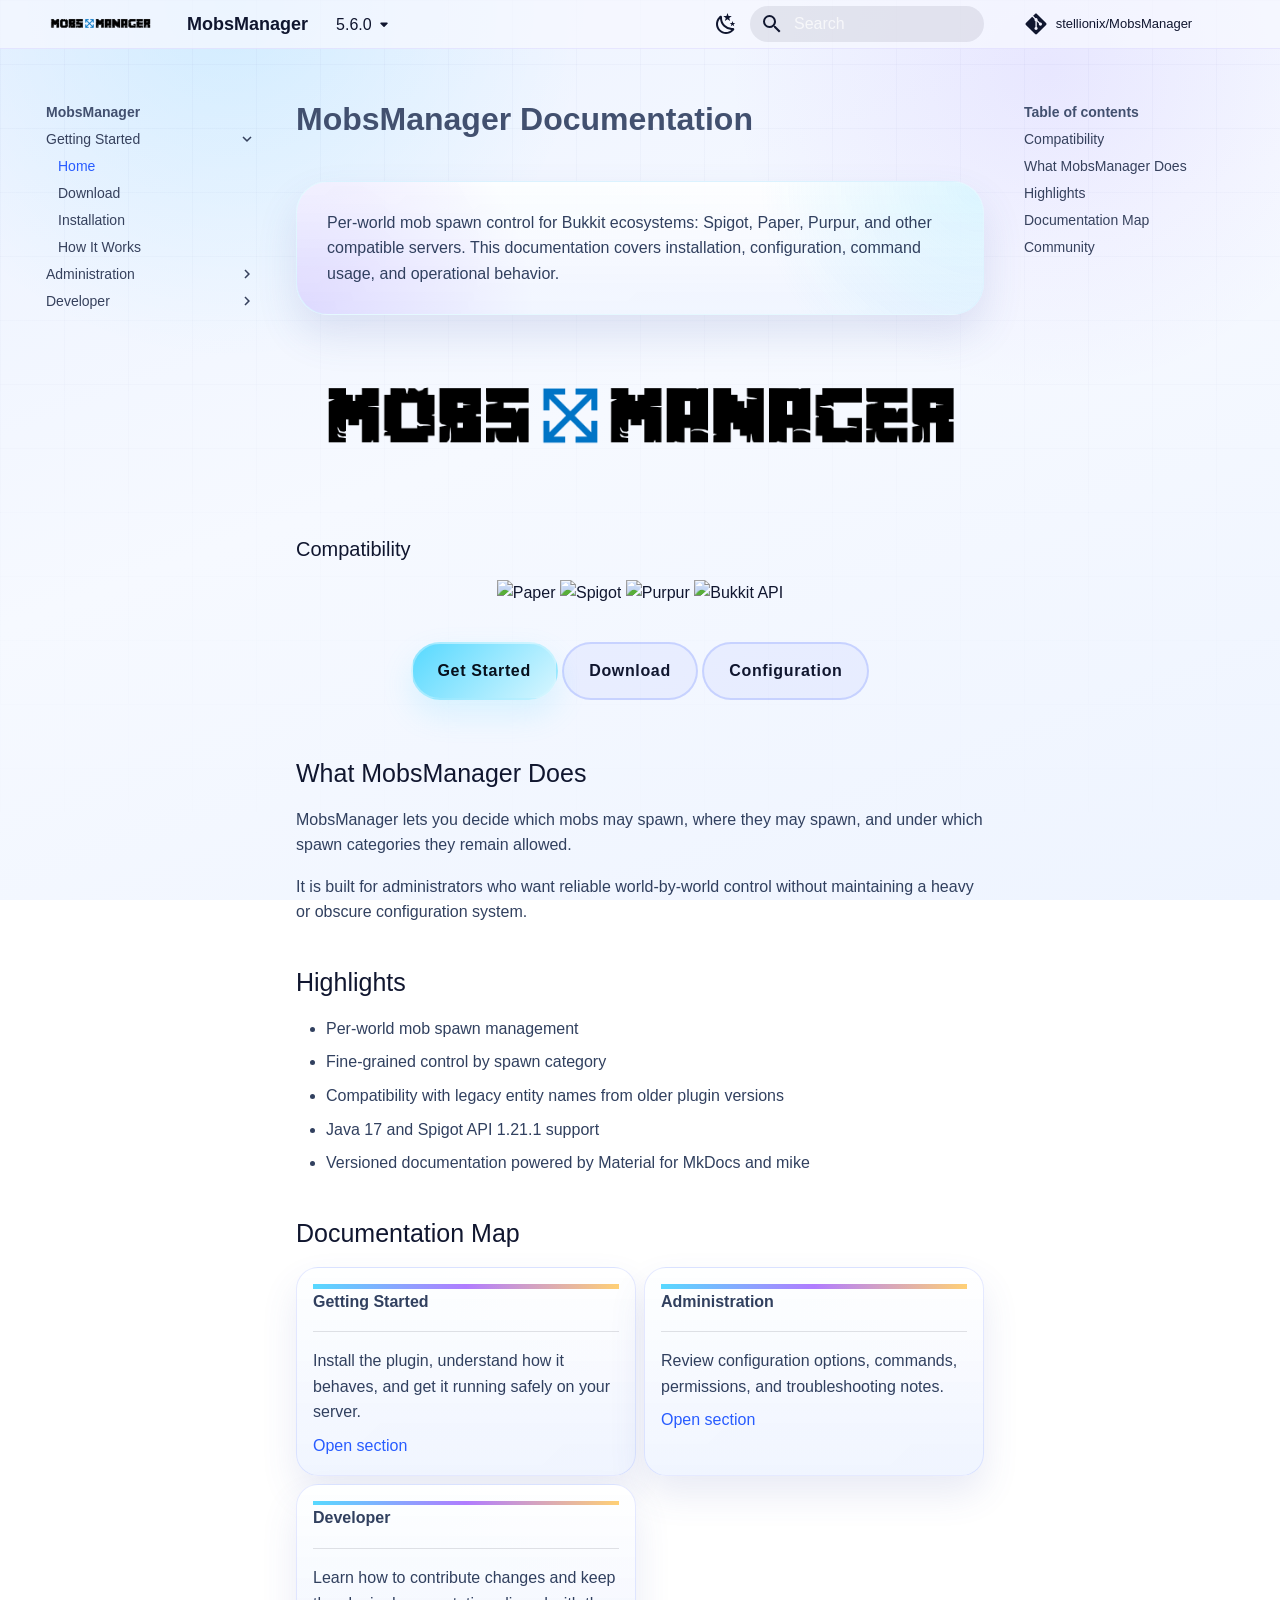
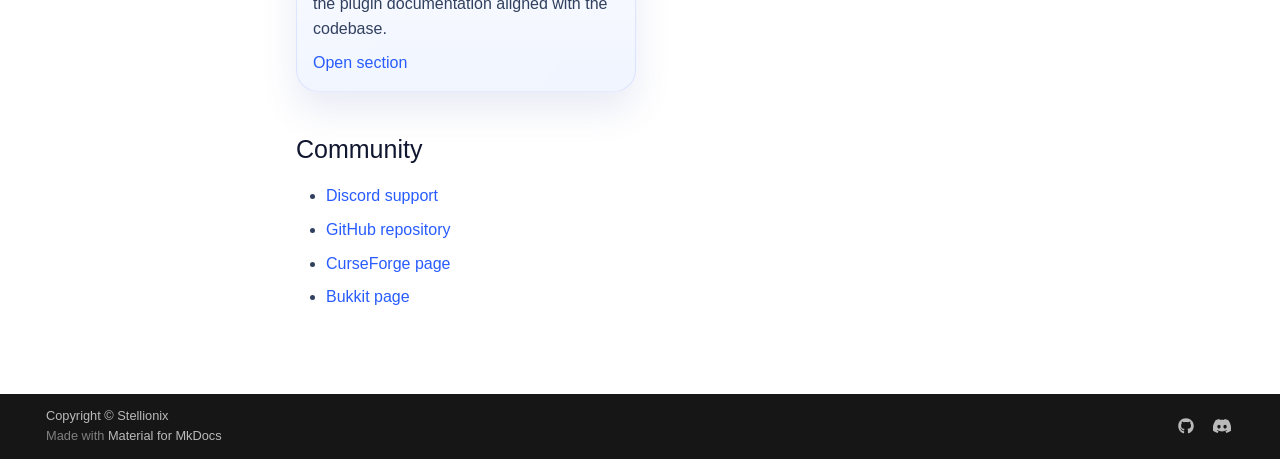
==== commit b3796f59: "Deployed 9022a2b to 5.6.0 with MkDocs 1.6.1 and mike 2.1.3" ====
--- a/5.6.0/index.html
+++ b/5.6.0/index.html
@@ -17,8 +17,11 @@
         <link rel="next" href="download/">
       
       
+        
+      
+      
       <link rel="icon" href="assets/mobsmanager-logo.png">
-      <meta name="generator" content="mkdocs-1.6.1, mkdocs-material-9.6.8">
+      <meta name="generator" content="mkdocs-1.6.1, mkdocs-material-9.7.6">
     
     
       
@@ -26,10 +29,10 @@
       
     
     
-      <link rel="stylesheet" href="assets/stylesheets/main.8608ea7d.min.css">
-      
-        
-        <link rel="stylesheet" href="assets/stylesheets/palette.06af60db.min.css">
+      <link rel="stylesheet" href="assets/stylesheets/main.484c7ddc.min.css">
+      
+        
+        <link rel="stylesheet" href="assets/stylesheets/palette.ab4e12ef.min.css">
       
       
 
@@ -48,7 +51,7 @@
       
     
     
-      <link rel="stylesheet" href="stylesheets/extra.css">
+      <link rel="stylesheet" href="assets/stylesheets/stellionix-extra.css">
     
     <script>__md_scope=new URL(".",location),__md_hash=e=>[...e].reduce(((e,_)=>(e<<5)-e+_.charCodeAt(0)),0),__md_get=(e,_=localStorage,t=__md_scope)=>JSON.parse(_.getItem(t.pathname+"."+e)),__md_set=(e,_,t=localStorage,a=__md_scope)=>{try{t.setItem(a.pathname+"."+e,JSON.stringify(_))}catch(e){}}</script>
     
@@ -56,7 +59,6 @@
 
     
     
-    
   </head>
   
   
@@ -67,7 +69,7 @@
     
     
     
-    <body dir="ltr" data-md-color-scheme="default" data-md-color-primary="teal" data-md-color-accent="amber">
+    <body dir="ltr" data-md-color-scheme="default" data-md-color-primary="indigo" data-md-color-accent="light-blue">
   
     
     <input class="md-toggle" data-md-toggle="drawer" type="checkbox" id="__drawer" autocomplete="off">
@@ -128,7 +130,7 @@
     
     
     
-    <input class="md-option" data-md-color-media="(prefers-color-scheme: light)" data-md-color-scheme="default" data-md-color-primary="teal" data-md-color-accent="amber"  aria-label="Switch to dark mode"  type="radio" name="__palette" id="__palette_0">
+    <input class="md-option" data-md-color-media="(prefers-color-scheme: light)" data-md-color-scheme="default" data-md-color-primary="indigo" data-md-color-accent="light-blue"  aria-label="Switch to dark mode"  type="radio" name="__palette" id="__palette_0">
     
       <label class="md-header__button md-icon" title="Switch to dark mode" for="__palette_1" hidden>
         <svg xmlns="http://www.w3.org/2000/svg" viewBox="0 0 24 24"><path d="m17.75 4.09-2.53 1.94.91 3.06-2.63-1.81-2.63 1.81.91-3.06-2.53-1.94L12.44 4l1.06-3 1.06 3zm3.5 6.91-1.64 1.25.59 1.98-1.7-1.17-1.7 1.17.59-1.98L15.75 11l2.06-.05L18.5 9l.69 1.95zm-2.28 4.95c.83-.08 1.72 1.1 1.19 1.85-.32.45-.66.87-1.08 1.27C15.17 23 8.84 23 4.94 19.07c-3.91-3.9-3.91-10.24 0-14.14.4-.4.82-.76 1.27-1.08.75-.53 1.93.36 1.85 1.19-.27 2.86.69 5.83 2.89 8.02a9.96 9.96 0 0 0 8.02 2.89m-1.64 2.02a12.08 12.08 0 0 1-7.8-3.47c-2.17-2.19-3.33-5-3.49-7.82-2.81 3.14-2.7 7.96.31 10.98 3.02 3.01 7.84 3.12 10.98.31"/></svg>
@@ -138,7 +140,7 @@
     
     
     
-    <input class="md-option" data-md-color-media="(prefers-color-scheme: dark)" data-md-color-scheme="slate" data-md-color-primary="cyan" data-md-color-accent="amber"  aria-label="Switch to light mode"  type="radio" name="__palette" id="__palette_1">
+    <input class="md-option" data-md-color-media="(prefers-color-scheme: dark)" data-md-color-scheme="slate" data-md-color-primary="indigo" data-md-color-accent="light-blue"  aria-label="Switch to light mode"  type="radio" name="__palette" id="__palette_1">
     
       <label class="md-header__button md-icon" title="Switch to light mode" for="__palette_0" hidden>
         <svg xmlns="http://www.w3.org/2000/svg" viewBox="0 0 24 24"><path d="M12 7a5 5 0 0 1 5 5 5 5 0 0 1-5 5 5 5 0 0 1-5-5 5 5 0 0 1 5-5m0 2a3 3 0 0 0-3 3 3 3 0 0 0 3 3 3 3 0 0 0 3-3 3 3 0 0 0-3-3m0-7 2.39 3.42C13.65 5.15 12.84 5 12 5s-1.65.15-2.39.42zM3.34 7l4.16-.35A7.2 7.2 0 0 0 5.94 8.5c-.44.74-.69 1.5-.83 2.29zm.02 10 1.76-3.77a7.131 7.131 0 0 0 2.38 4.14zM20.65 7l-1.77 3.79a7.02 7.02 0 0 0-2.38-4.15zm-.01 10-4.14.36c.59-.51 1.12-1.14 1.54-1.86.42-.73.69-1.5.83-2.29zM12 22l-2.41-3.44c.74.27 1.55.44 2.41.44.82 0 1.63-.17 2.37-.44z"/></svg>
@@ -153,11 +155,13 @@
     
     
     
-      <label class="md-header__button md-icon" for="__search">
-        
-        <svg xmlns="http://www.w3.org/2000/svg" viewBox="0 0 24 24"><path d="M9.5 3A6.5 6.5 0 0 1 16 9.5c0 1.61-.59 3.09-1.56 4.23l.27.27h.79l5 5-1.5 1.5-5-5v-.79l-.27-.27A6.52 6.52 0 0 1 9.5 16 6.5 6.5 0 0 1 3 9.5 6.5 6.5 0 0 1 9.5 3m0 2C7 5 5 7 5 9.5S7 14 9.5 14 14 12 14 9.5 12 5 9.5 5"/></svg>
-      </label>
-      <div class="md-search" data-md-component="search" role="dialog">
+      
+      
+        <label class="md-header__button md-icon" for="__search">
+          
+          <svg xmlns="http://www.w3.org/2000/svg" viewBox="0 0 24 24"><path d="M9.5 3A6.5 6.5 0 0 1 16 9.5c0 1.61-.59 3.09-1.56 4.23l.27.27h.79l5 5-1.5 1.5-5-5v-.79l-.27-.27A6.52 6.52 0 0 1 9.5 16 6.5 6.5 0 0 1 3 9.5 6.5 6.5 0 0 1 9.5 3m0 2C7 5 5 7 5 9.5S7 14 9.5 14 14 12 14 9.5 12 5 9.5 5"/></svg>
+        </label>
+        <div class="md-search" data-md-component="search" role="dialog">
   <label class="md-search__overlay" for="__search"></label>
   <div class="md-search__inner" role="search">
     <form class="md-search__form" name="search">
@@ -175,8 +179,6 @@
           <svg xmlns="http://www.w3.org/2000/svg" viewBox="0 0 24 24"><path d="M19 6.41 17.59 5 12 10.59 6.41 5 5 6.41 10.59 12 5 17.59 6.41 19 12 13.41 17.59 19 19 17.59 13.41 12z"/></svg>
         </button>
       </nav>
-      
-        <div class="md-search__suggest" data-md-component="search-suggest"></div>
       
     </form>
     <div class="md-search__output">
@@ -191,13 +193,14 @@
     </div>
   </div>
 </div>
+      
     
     
       <div class="md-header__source">
         <a href="https://github.com/stellionix/MobsManager" title="Go to repository" class="md-source" data-md-component="source">
   <div class="md-source__icon md-icon">
     
-    <svg xmlns="http://www.w3.org/2000/svg" viewBox="0 0 448 512"><!--! Font Awesome Free 6.7.2 by @fontawesome - https://fontawesome.com License - https://fontawesome.com/license/free (Icons: CC BY 4.0, Fonts: SIL OFL 1.1, Code: MIT License) Copyright 2024 Fonticons, Inc.--><path d="M439.55 236.05 244 40.45a28.87 28.87 0 0 0-40.81 0l-40.66 40.63 51.52 51.52c27.06-9.14 52.68 16.77 43.39 43.68l49.66 49.66c34.23-11.8 61.18 31 35.47 56.69-26.49 26.49-70.21-2.87-56-37.34L240.22 199v121.85c25.3 12.54 22.26 41.85 9.08 55a34.34 34.34 0 0 1-48.55 0c-17.57-17.6-11.07-46.91 11.25-56v-123c-20.8-8.51-24.6-30.74-18.64-45L142.57 101 8.45 235.14a28.86 28.86 0 0 0 0 40.81l195.61 195.6a28.86 28.86 0 0 0 40.8 0l194.69-194.69a28.86 28.86 0 0 0 0-40.81"/></svg>
+    <svg xmlns="http://www.w3.org/2000/svg" viewBox="0 0 448 512"><!--! Font Awesome Free 7.1.0 by @fontawesome - https://fontawesome.com License - https://fontawesome.com/license/free (Icons: CC BY 4.0, Fonts: SIL OFL 1.1, Code: MIT License) Copyright 2025 Fonticons, Inc.--><path d="M439.6 236.1 244 40.5c-5.4-5.5-12.8-8.5-20.4-8.5s-15 3-20.4 8.4L162.5 81l51.5 51.5c27.1-9.1 52.7 16.8 43.4 43.7l49.7 49.7c34.2-11.8 61.2 31 35.5 56.7-26.5 26.5-70.2-2.9-56-37.3L240.3 199v121.9c25.3 12.5 22.3 41.8 9.1 55-6.4 6.4-15.2 10.1-24.3 10.1s-17.8-3.6-24.3-10.1c-17.6-17.6-11.1-46.9 11.2-56v-123c-20.8-8.5-24.6-30.7-18.6-45L142.6 101 8.5 235.1C3 240.6 0 247.9 0 255.5s3 15 8.5 20.4l195.6 195.7c5.4 5.4 12.7 8.4 20.4 8.4s15-3 20.4-8.4l194.7-194.7c5.4-5.4 8.4-12.8 8.4-20.4s-3-15-8.4-20.4"/></svg>
   </div>
   <div class="md-source__repository">
     stellionix/MobsManager
@@ -242,7 +245,7 @@
       <a href="https://github.com/stellionix/MobsManager" title="Go to repository" class="md-source" data-md-component="source">
   <div class="md-source__icon md-icon">
     
-    <svg xmlns="http://www.w3.org/2000/svg" viewBox="0 0 448 512"><!--! Font Awesome Free 6.7.2 by @fontawesome - https://fontawesome.com License - https://fontawesome.com/license/free (Icons: CC BY 4.0, Fonts: SIL OFL 1.1, Code: MIT License) Copyright 2024 Fonticons, Inc.--><path d="M439.55 236.05 244 40.45a28.87 28.87 0 0 0-40.81 0l-40.66 40.63 51.52 51.52c27.06-9.14 52.68 16.77 43.39 43.68l49.66 49.66c34.23-11.8 61.18 31 35.47 56.69-26.49 26.49-70.21-2.87-56-37.34L240.22 199v121.85c25.3 12.54 22.26 41.85 9.08 55a34.34 34.34 0 0 1-48.55 0c-17.57-17.6-11.07-46.91 11.25-56v-123c-20.8-8.51-24.6-30.74-18.64-45L142.57 101 8.45 235.14a28.86 28.86 0 0 0 0 40.81l195.61 195.6a28.86 28.86 0 0 0 40.8 0l194.69-194.69a28.86 28.86 0 0 0 0-40.81"/></svg>
+    <svg xmlns="http://www.w3.org/2000/svg" viewBox="0 0 448 512"><!--! Font Awesome Free 7.1.0 by @fontawesome - https://fontawesome.com License - https://fontawesome.com/license/free (Icons: CC BY 4.0, Fonts: SIL OFL 1.1, Code: MIT License) Copyright 2025 Fonticons, Inc.--><path d="M439.6 236.1 244 40.5c-5.4-5.5-12.8-8.5-20.4-8.5s-15 3-20.4 8.4L162.5 81l51.5 51.5c27.1-9.1 52.7 16.8 43.4 43.7l49.7 49.7c34.2-11.8 61.2 31 35.5 56.7-26.5 26.5-70.2-2.9-56-37.3L240.3 199v121.9c25.3 12.5 22.3 41.8 9.1 55-6.4 6.4-15.2 10.1-24.3 10.1s-17.8-3.6-24.3-10.1c-17.6-17.6-11.1-46.9 11.2-56v-123c-20.8-8.5-24.6-30.7-18.6-45L142.6 101 8.5 235.1C3 240.6 0 247.9 0 255.5s3 15 8.5 20.4l195.6 195.7c5.4 5.4 12.7 8.4 20.4 8.4s15-3 20.4-8.4l194.7-194.7c5.4-5.4 8.4-12.8 8.4-20.4s-3-15-8.4-20.4"/></svg>
   </div>
   <div class="md-source__repository">
     stellionix/MobsManager
@@ -263,26 +266,28 @@
     
     
     
-      
-        
-        
-      
-    
-    
-    <li class="md-nav__item md-nav__item--active md-nav__item--section md-nav__item--nested">
+    
+    
+    <li class="md-nav__item md-nav__item--active md-nav__item--nested">
       
         
         
         <input class="md-nav__toggle md-toggle " type="checkbox" id="__nav_1" checked>
         
           
-          <label class="md-nav__link" for="__nav_1" id="__nav_1_label" tabindex="">
-            
-  
-  <span class="md-ellipsis">
+          <label class="md-nav__link" for="__nav_1" id="__nav_1_label" tabindex="0">
+            
+  
+  
+  <span class="md-ellipsis">
+    
+  
     Getting Started
-    
-  </span>
+  
+
+    
+  </span>
+  
   
 
             <span class="md-nav__icon md-icon"></span>
@@ -291,7 +296,11 @@
         <nav class="md-nav" data-md-level="1" aria-labelledby="__nav_1_label" aria-expanded="true">
           <label class="md-nav__title" for="__nav_1">
             <span class="md-nav__icon md-icon"></span>
-            Getting Started
+            
+  
+    Getting Started
+  
+
           </label>
           <ul class="md-nav__list" data-md-scrollfix>
             
@@ -314,10 +323,16 @@
         <label class="md-nav__link md-nav__link--active" for="__toc">
           
   
-  <span class="md-ellipsis">
+  
+  <span class="md-ellipsis">
+    
+  
     Home
-    
-  </span>
+  
+
+    
+  </span>
+  
   
 
           <span class="md-nav__icon md-icon"></span>
@@ -326,10 +341,16 @@
       <a href="." class="md-nav__link md-nav__link--active">
         
   
-  <span class="md-ellipsis">
+  
+  <span class="md-ellipsis">
+    
+  
     Home
-    
-  </span>
+  
+
+    
+  </span>
+  
   
 
       </a>
@@ -352,7 +373,9 @@
         <li class="md-nav__item">
   <a href="#compatibility" class="md-nav__link">
     <span class="md-ellipsis">
-      Compatibility
+      
+        Compatibility
+      
     </span>
   </a>
   
@@ -361,7 +384,9 @@
         <li class="md-nav__item">
   <a href="#what-mobsmanager-does" class="md-nav__link">
     <span class="md-ellipsis">
-      What MobsManager Does
+      
+        What MobsManager Does
+      
     </span>
   </a>
   
@@ -370,7 +395,9 @@
         <li class="md-nav__item">
   <a href="#highlights" class="md-nav__link">
     <span class="md-ellipsis">
-      Highlights
+      
+        Highlights
+      
     </span>
   </a>
   
@@ -379,7 +406,9 @@
         <li class="md-nav__item">
   <a href="#documentation-map" class="md-nav__link">
     <span class="md-ellipsis">
-      Documentation Map
+      
+        Documentation Map
+      
     </span>
   </a>
   
@@ -388,7 +417,9 @@
         <li class="md-nav__item">
   <a href="#community" class="md-nav__link">
     <span class="md-ellipsis">
-      Community
+      
+        Community
+      
     </span>
   </a>
   
@@ -413,10 +444,16 @@
       <a href="download/" class="md-nav__link">
         
   
-  <span class="md-ellipsis">
+  
+  <span class="md-ellipsis">
+    
+  
     Download
-    
-  </span>
+  
+
+    
+  </span>
+  
   
 
       </a>
@@ -435,10 +472,16 @@
       <a href="installation/" class="md-nav__link">
         
   
-  <span class="md-ellipsis">
+  
+  <span class="md-ellipsis">
+    
+  
     Installation
-    
-  </span>
+  
+
+    
+  </span>
+  
   
 
       </a>
@@ -457,10 +500,16 @@
       <a href="how-it-works/" class="md-nav__link">
         
   
-  <span class="md-ellipsis">
+  
+  <span class="md-ellipsis">
+    
+  
     How It Works
-    
-  </span>
+  
+
+    
+  </span>
+  
   
 
       </a>
@@ -485,26 +534,28 @@
     
     
     
-      
-        
-        
-      
-    
-    
-    <li class="md-nav__item md-nav__item--section md-nav__item--nested">
+    
+    
+    <li class="md-nav__item md-nav__item--nested">
       
         
         
         <input class="md-nav__toggle md-toggle " type="checkbox" id="__nav_2" >
         
           
-          <label class="md-nav__link" for="__nav_2" id="__nav_2_label" tabindex="">
-            
-  
-  <span class="md-ellipsis">
+          <label class="md-nav__link" for="__nav_2" id="__nav_2_label" tabindex="0">
+            
+  
+  
+  <span class="md-ellipsis">
+    
+  
     Administration
-    
-  </span>
+  
+
+    
+  </span>
+  
   
 
             <span class="md-nav__icon md-icon"></span>
@@ -513,7 +564,11 @@
         <nav class="md-nav" data-md-level="1" aria-labelledby="__nav_2_label" aria-expanded="false">
           <label class="md-nav__title" for="__nav_2">
             <span class="md-nav__icon md-icon"></span>
-            Administration
+            
+  
+    Administration
+  
+
           </label>
           <ul class="md-nav__list" data-md-scrollfix>
             
@@ -527,10 +582,16 @@
       <a href="configuration/" class="md-nav__link">
         
   
-  <span class="md-ellipsis">
+  
+  <span class="md-ellipsis">
+    
+  
     Configuration
-    
-  </span>
+  
+
+    
+  </span>
+  
   
 
       </a>
@@ -549,10 +610,16 @@
       <a href="commands-and-perms/" class="md-nav__link">
         
   
-  <span class="md-ellipsis">
+  
+  <span class="md-ellipsis">
+    
+  
     Commands and Permissions
-    
-  </span>
+  
+
+    
+  </span>
+  
   
 
       </a>
@@ -571,10 +638,16 @@
       <a href="troubleshooting/" class="md-nav__link">
         
   
-  <span class="md-ellipsis">
+  
+  <span class="md-ellipsis">
+    
+  
     Troubleshooting
-    
-  </span>
+  
+
+    
+  </span>
+  
   
 
       </a>
@@ -599,26 +672,28 @@
     
     
     
-      
-        
-        
-      
-    
-    
-    <li class="md-nav__item md-nav__item--section md-nav__item--nested">
+    
+    
+    <li class="md-nav__item md-nav__item--nested">
       
         
         
         <input class="md-nav__toggle md-toggle " type="checkbox" id="__nav_3" >
         
           
-          <label class="md-nav__link" for="__nav_3" id="__nav_3_label" tabindex="">
-            
-  
-  <span class="md-ellipsis">
+          <label class="md-nav__link" for="__nav_3" id="__nav_3_label" tabindex="0">
+            
+  
+  
+  <span class="md-ellipsis">
+    
+  
     Developer
-    
-  </span>
+  
+
+    
+  </span>
+  
   
 
             <span class="md-nav__icon md-icon"></span>
@@ -627,7 +702,11 @@
         <nav class="md-nav" data-md-level="1" aria-labelledby="__nav_3_label" aria-expanded="false">
           <label class="md-nav__title" for="__nav_3">
             <span class="md-nav__icon md-icon"></span>
-            Developer
+            
+  
+    Developer
+  
+
           </label>
           <ul class="md-nav__list" data-md-scrollfix>
             
@@ -641,10 +720,16 @@
       <a href="contribution/" class="md-nav__link">
         
   
-  <span class="md-ellipsis">
+  
+  <span class="md-ellipsis">
+    
+  
     Contributing
-    
-  </span>
+  
+
+    
+  </span>
+  
   
 
       </a>
@@ -689,7 +774,9 @@
         <li class="md-nav__item">
   <a href="#compatibility" class="md-nav__link">
     <span class="md-ellipsis">
-      Compatibility
+      
+        Compatibility
+      
     </span>
   </a>
   
@@ -698,7 +785,9 @@
         <li class="md-nav__item">
   <a href="#what-mobsmanager-does" class="md-nav__link">
     <span class="md-ellipsis">
-      What MobsManager Does
+      
+        What MobsManager Does
+      
     </span>
   </a>
   
@@ -707,7 +796,9 @@
         <li class="md-nav__item">
   <a href="#highlights" class="md-nav__link">
     <span class="md-ellipsis">
-      Highlights
+      
+        Highlights
+      
     </span>
   </a>
   
@@ -716,7 +807,9 @@
         <li class="md-nav__item">
   <a href="#documentation-map" class="md-nav__link">
     <span class="md-ellipsis">
-      Documentation Map
+      
+        Documentation Map
+      
     </span>
   </a>
   
@@ -725,7 +818,9 @@
         <li class="md-nav__item">
   <a href="#community" class="md-nav__link">
     <span class="md-ellipsis">
-      Community
+      
+        Community
+      
     </span>
   </a>
   
@@ -741,6 +836,7 @@
           
           
             <div class="md-content" data-md-component="content">
+              
               <article class="md-content__inner md-typeset">
                 
                   
@@ -830,12 +926,6 @@
 <script>var target=document.getElementById(location.hash.slice(1));target&&target.name&&(target.checked=target.name.startsWith("__tabbed_"))</script>
         </div>
         
-          <button type="button" class="md-top md-icon" data-md-component="top" hidden>
-  
-  <svg xmlns="http://www.w3.org/2000/svg" viewBox="0 0 24 24"><path d="M13 20h-2V8l-5.5 5.5-1.42-1.42L12 4.16l7.92 7.92-1.42 1.42L13 8z"/></svg>
-  Back to top
-</button>
-        
       </main>
       
         <footer class="md-footer">
@@ -845,7 +935,7 @@
       <div class="md-copyright">
   
     <div class="md-copyright__highlight">
-      Copyright © MobsManager
+      Copyright © Stellionix
     </div>
   
   
@@ -856,17 +946,18 @@
   
 </div>
       
-        <div class="md-social">
-  
-    
-    
-    
-    
-      
-      
-    
-    <a href="https://github.com/stellionix/MobsManager" target="_blank" rel="noopener" title="github.com" class="md-social__link">
-      <svg xmlns="http://www.w3.org/2000/svg" viewBox="0 0 496 512"><!--! Font Awesome Free 6.7.2 by @fontawesome - https://fontawesome.com License - https://fontawesome.com/license/free (Icons: CC BY 4.0, Fonts: SIL OFL 1.1, Code: MIT License) Copyright 2024 Fonticons, Inc.--><path d="M165.9 397.4c0 2-2.3 3.6-5.2 3.6-3.3.3-5.6-1.3-5.6-3.6 0-2 2.3-3.6 5.2-3.6 3-.3 5.6 1.3 5.6 3.6m-31.1-4.5c-.7 2 1.3 4.3 4.3 4.9 2.6 1 5.6 0 6.2-2s-1.3-4.3-4.3-5.2c-2.6-.7-5.5.3-6.2 2.3m44.2-1.7c-2.9.7-4.9 2.6-4.6 4.9.3 2 2.9 3.3 5.9 2.6 2.9-.7 4.9-2.6 4.6-4.6-.3-1.9-3-3.2-5.9-2.9M244.8 8C106.1 8 0 113.3 0 252c0 110.9 69.8 205.8 169.5 239.2 12.8 2.3 17.3-5.6 17.3-12.1 0-6.2-.3-40.4-.3-61.4 0 0-70 15-84.7-29.8 0 0-11.4-29.1-27.8-36.6 0 0-22.9-15.7 1.6-15.4 0 0 24.9 2 38.6 25.8 21.9 38.6 58.6 27.5 72.9 20.9 2.3-16 8.8-27.1 16-33.7-55.9-6.2-112.3-14.3-112.3-110.5 0-27.5 7.6-41.3 23.6-58.9-2.6-6.5-11.1-33.3 2.6-67.9 20.9-6.5 69 27 69 27 20-5.6 41.5-8.5 62.8-8.5s42.8 2.9 62.8 8.5c0 0 48.1-33.6 69-27 13.7 34.7 5.2 61.4 2.6 67.9 16 17.7 25.8 31.5 25.8 58.9 0 96.5-58.9 104.2-114.8 110.5 9.2 7.9 17 22.9 17 46.4 0 33.7-.3 75.4-.3 83.6 0 6.5 4.6 14.4 17.3 12.1C428.2 457.8 496 362.9 496 252 496 113.3 383.5 8 244.8 8M97.2 352.9c-1.3 1-1 3.3.7 5.2 1.6 1.6 3.9 2.3 5.2 1 1.3-1 1-3.3-.7-5.2-1.6-1.6-3.9-2.3-5.2-1m-10.8-8.1c-.7 1.3.3 2.9 2.3 3.9 1.6 1 3.6.7 4.3-.7.7-1.3-.3-2.9-2.3-3.9-2-.6-3.6-.3-4.3.7m32.4 35.6c-1.6 1.3-1 4.3 1.3 6.2 2.3 2.3 5.2 2.6 6.5 1 1.3-1.3.7-4.3-1.3-6.2-2.2-2.3-5.2-2.6-6.5-1m-11.4-14.7c-1.6 1-1.6 3.6 0 5.9s4.3 3.3 5.6 2.3c1.6-1.3 1.6-3.9 0-6.2-1.4-2.3-4-3.3-5.6-2"/></svg>
+        
+<div class="md-social">
+  
+    
+    
+    
+    
+      
+      
+    
+    <a href="https://github.com/Stellionix" target="_blank" rel="noopener" title="github.com" class="md-social__link">
+      <svg xmlns="http://www.w3.org/2000/svg" viewBox="0 0 512 512"><!--! Font Awesome Free 7.1.0 by @fontawesome - https://fontawesome.com License - https://fontawesome.com/license/free (Icons: CC BY 4.0, Fonts: SIL OFL 1.1, Code: MIT License) Copyright 2025 Fonticons, Inc.--><path d="M173.9 397.4c0 2-2.3 3.6-5.2 3.6-3.3.3-5.6-1.3-5.6-3.6 0-2 2.3-3.6 5.2-3.6 3-.3 5.6 1.3 5.6 3.6m-31.1-4.5c-.7 2 1.3 4.3 4.3 4.9 2.6 1 5.6 0 6.2-2s-1.3-4.3-4.3-5.2c-2.6-.7-5.5.3-6.2 2.3m44.2-1.7c-2.9.7-4.9 2.6-4.6 4.9.3 2 2.9 3.3 5.9 2.6 2.9-.7 4.9-2.6 4.6-4.6-.3-1.9-3-3.2-5.9-2.9M252.8 8C114.1 8 8 113.3 8 252c0 110.9 69.8 205.8 169.5 239.2 12.8 2.3 17.3-5.6 17.3-12.1 0-6.2-.3-40.4-.3-61.4 0 0-70 15-84.7-29.8 0 0-11.4-29.1-27.8-36.6 0 0-22.9-15.7 1.6-15.4 0 0 24.9 2 38.6 25.8 21.9 38.6 58.6 27.5 72.9 20.9 2.3-16 8.8-27.1 16-33.7-55.9-6.2-112.3-14.3-112.3-110.5 0-27.5 7.6-41.3 23.6-58.9-2.6-6.5-11.1-33.3 2.6-67.9 20.9-6.5 69 27 69 27 20-5.6 41.5-8.5 62.8-8.5s42.8 2.9 62.8 8.5c0 0 48.1-33.6 69-27 13.7 34.7 5.2 61.4 2.6 67.9 16 17.7 25.8 31.5 25.8 58.9 0 96.5-58.9 104.2-114.8 110.5 9.2 7.9 17 22.9 17 46.4 0 33.7-.3 75.4-.3 83.6 0 6.5 4.6 14.4 17.3 12.1C436.2 457.8 504 362.9 504 252 504 113.3 391.5 8 252.8 8M105.2 352.9c-1.3 1-1 3.3.7 5.2 1.6 1.6 3.9 2.3 5.2 1 1.3-1 1-3.3-.7-5.2-1.6-1.6-3.9-2.3-5.2-1m-10.8-8.1c-.7 1.3.3 2.9 2.3 3.9 1.6 1 3.6.7 4.3-.7.7-1.3-.3-2.9-2.3-3.9-2-.6-3.6-.3-4.3.7m32.4 35.6c-1.6 1.3-1 4.3 1.3 6.2 2.3 2.3 5.2 2.6 6.5 1 1.3-1.3.7-4.3-1.3-6.2-2.2-2.3-5.2-2.6-6.5-1m-11.4-14.7c-1.6 1-1.6 3.6 0 5.9s4.3 3.3 5.6 2.3c1.6-1.3 1.6-3.9 0-6.2-1.4-2.3-4-3.3-5.6-2"/></svg>
     </a>
   
     
@@ -877,7 +968,7 @@
       
     
     <a href="https://discord.com/invite/jCsvJxS" target="_blank" rel="noopener" title="discord.com" class="md-social__link">
-      <svg xmlns="http://www.w3.org/2000/svg" viewBox="0 0 640 512"><!--! Font Awesome Free 6.7.2 by @fontawesome - https://fontawesome.com License - https://fontawesome.com/license/free (Icons: CC BY 4.0, Fonts: SIL OFL 1.1, Code: MIT License) Copyright 2024 Fonticons, Inc.--><path d="M524.531 69.836a1.5 1.5 0 0 0-.764-.7A485 485 0 0 0 404.081 32.03a1.82 1.82 0 0 0-1.923.91 338 338 0 0 0-14.9 30.6 447.9 447.9 0 0 0-134.426 0 310 310 0 0 0-15.135-30.6 1.89 1.89 0 0 0-1.924-.91 483.7 483.7 0 0 0-119.688 37.107 1.7 1.7 0 0 0-.788.676C39.068 183.651 18.186 294.69 28.43 404.354a2.02 2.02 0 0 0 .765 1.375 487.7 487.7 0 0 0 146.825 74.189 1.9 1.9 0 0 0 2.063-.676A348 348 0 0 0 208.12 430.4a1.86 1.86 0 0 0-1.019-2.588 321 321 0 0 1-45.868-21.853 1.885 1.885 0 0 1-.185-3.126 251 251 0 0 0 9.109-7.137 1.82 1.82 0 0 1 1.9-.256c96.229 43.917 200.41 43.917 295.5 0a1.81 1.81 0 0 1 1.924.233 235 235 0 0 0 9.132 7.16 1.884 1.884 0 0 1-.162 3.126 301.4 301.4 0 0 1-45.89 21.83 1.875 1.875 0 0 0-1 2.611 391 391 0 0 0 30.014 48.815 1.86 1.86 0 0 0 2.063.7A486 486 0 0 0 610.7 405.729a1.88 1.88 0 0 0 .765-1.352c12.264-126.783-20.532-236.912-86.934-334.541M222.491 337.58c-28.972 0-52.844-26.587-52.844-59.239s23.409-59.241 52.844-59.241c29.665 0 53.306 26.82 52.843 59.239 0 32.654-23.41 59.241-52.843 59.241m195.38 0c-28.971 0-52.843-26.587-52.843-59.239s23.409-59.241 52.843-59.241c29.667 0 53.307 26.82 52.844 59.239 0 32.654-23.177 59.241-52.844 59.241"/></svg>
+      <svg xmlns="http://www.w3.org/2000/svg" viewBox="0 0 576 512"><!--! Font Awesome Free 7.1.0 by @fontawesome - https://fontawesome.com License - https://fontawesome.com/license/free (Icons: CC BY 4.0, Fonts: SIL OFL 1.1, Code: MIT License) Copyright 2025 Fonticons, Inc.--><path d="M492.5 69.8c-.2-.3-.4-.6-.8-.7-38.1-17.5-78.4-30-119.7-37.1-.4-.1-.8 0-1.1.1s-.6.4-.8.8c-5.5 9.9-10.5 20.2-14.9 30.6-44.6-6.8-89.9-6.8-134.4 0-4.5-10.5-9.5-20.7-15.1-30.6-.2-.3-.5-.6-.8-.8s-.7-.2-1.1-.2C162.5 39 122.2 51.5 84.1 69c-.3.1-.6.4-.8.7C7.1 183.5-13.8 294.6-3.6 404.2c0 .3.1.5.2.8s.3.4.5.6c44.4 32.9 94 58 146.8 74.2.4.1.8.1 1.1 0s.7-.4.9-.7c11.3-15.4 21.4-31.8 30-48.8.1-.2.2-.5.2-.8s0-.5-.1-.8-.2-.5-.4-.6-.4-.3-.7-.4c-15.8-6.1-31.2-13.4-45.9-21.9-.3-.2-.5-.4-.7-.6s-.3-.6-.3-.9 0-.6.2-.9.3-.5.6-.7c3.1-2.3 6.2-4.7 9.1-7.1.3-.2.6-.4.9-.4s.7 0 1 .1c96.2 43.9 200.4 43.9 295.5 0 .3-.1.7-.2 1-.2s.7.2.9.4c2.9 2.4 6 4.9 9.1 7.2.2.2.4.4.6.7s.2.6.2.9-.1.6-.3.9-.4.5-.6.6c-14.7 8.6-30 15.9-45.9 21.8-.2.1-.5.2-.7.4s-.3.4-.4.7-.1.5-.1.8.1.5.2.8c8.8 17 18.8 33.3 30 48.8.2.3.6.6.9.7s.8.1 1.1 0c52.9-16.2 102.6-41.3 147.1-74.2.2-.2.4-.4.5-.6s.2-.5.2-.8c12.3-126.8-20.5-236.9-86.9-334.5zm-302 267.7c-29 0-52.8-26.6-52.8-59.2s23.4-59.2 52.8-59.2c29.7 0 53.3 26.8 52.8 59.2 0 32.7-23.4 59.2-52.8 59.2m195.4 0c-29 0-52.8-26.6-52.8-59.2s23.4-59.2 52.8-59.2c29.7 0 53.3 26.8 52.8 59.2 0 32.7-23.2 59.2-52.8 59.2"/></svg>
     </a>
   
 </div>
@@ -892,10 +983,13 @@
     </div>
     
     
-    <script id="__config" type="application/json">{"base": ".", "features": ["navigation.sections", "navigation.top", "navigation.instant", "navigation.tracking", "content.code.copy", "search.suggest", "search.highlight"], "search": "assets/javascripts/workers/search.f8cc74c7.min.js", "translations": {"clipboard.copied": "Copied to clipboard", "clipboard.copy": "Copy to clipboard", "search.result.more.one": "1 more on this page", "search.result.more.other": "# more on this page", "search.result.none": "No matching documents", "search.result.one": "1 matching document", "search.result.other": "# matching documents", "search.result.placeholder": "Type to start searching", "search.result.term.missing": "Missing", "select.version": "Select version"}, "version": {"provider": "mike"}}</script>
-    
-    
-      <script src="assets/javascripts/bundle.c8b220af.min.js"></script>
+    
+      
+      
+      <script id="__config" type="application/json">{"annotate": null, "base": ".", "features": [], "search": "assets/javascripts/workers/search.2c215733.min.js", "tags": null, "translations": {"clipboard.copied": "Copied to clipboard", "clipboard.copy": "Copy to clipboard", "search.result.more.one": "1 more on this page", "search.result.more.other": "# more on this page", "search.result.none": "No matching documents", "search.result.one": "1 matching document", "search.result.other": "# matching documents", "search.result.placeholder": "Type to start searching", "search.result.term.missing": "Missing", "select.version": "Select version"}, "version": {"provider": "mike"}}</script>
+    
+    
+      <script src="assets/javascripts/bundle.79ae519e.min.js"></script>
       
     
   </body>
--- a/5.6.0/assets/stylesheets/main.484c7ddc.min.css
+++ b/5.6.0/assets/stylesheets/main.484c7ddc.min.css
@@ -0,0 +1 @@
+@charset "UTF-8";html{-webkit-text-size-adjust:none;-moz-text-size-adjust:none;text-size-adjust:none;box-sizing:border-box}*,:after,:before{box-sizing:inherit}@media (prefers-reduced-motion){*,:after,:before{transition:none!important}}body{margin:0}a,button,input,label{-webkit-tap-highlight-color:transparent}a{color:inherit;text-decoration:none}hr{border:0;box-sizing:initial;display:block;height:.05rem;overflow:visible;padding:0}small{font-size:80%}sub,sup{line-height:1em}img{border-style:none}table{border-collapse:initial;border-spacing:0}td,th{font-weight:400;vertical-align:top}button{background:#0000;border:0;font-family:inherit;font-size:inherit;margin:0;padding:0}input{border:0;outline:none}:root{--md-primary-fg-color:#4051b5;--md-primary-fg-color--light:#5d6cc0;--md-primary-fg-color--dark:#303fa1;--md-primary-bg-color:#fff;--md-primary-bg-color--light:#ffffffb3;--md-accent-fg-color:#526cfe;--md-accent-fg-color--transparent:#526cfe1a;--md-accent-bg-color:#fff;--md-accent-bg-color--light:#ffffffb3}[data-md-color-scheme=default]{color-scheme:light}[data-md-color-scheme=default] img[src$="#gh-dark-mode-only"],[data-md-color-scheme=default] img[src$="#only-dark"]{display:none}:root,[data-md-color-scheme=default]{--md-hue:225deg;--md-default-fg-color:#000000de;--md-default-fg-color--light:#0000008a;--md-default-fg-color--lighter:#00000052;--md-default-fg-color--lightest:#00000012;--md-default-bg-color:#fff;--md-default-bg-color--light:#ffffffb3;--md-default-bg-color--lighter:#ffffff4d;--md-default-bg-color--lightest:#ffffff1f;--md-code-fg-color:#36464e;--md-code-bg-color:#f5f5f5;--md-code-bg-color--light:#f5f5f5b3;--md-code-bg-color--lighter:#f5f5f54d;--md-code-hl-color:#4287ff;--md-code-hl-color--light:#4287ff1a;--md-code-hl-number-color:#d52a2a;--md-code-hl-special-color:#db1457;--md-code-hl-function-color:#a846b9;--md-code-hl-constant-color:#6e59d9;--md-code-hl-keyword-color:#3f6ec6;--md-code-hl-string-color:#1c7d4d;--md-code-hl-name-color:var(--md-code-fg-color);--md-code-hl-operator-color:var(--md-default-fg-color--light);--md-code-hl-punctuation-color:var(--md-default-fg-color--light);--md-code-hl-comment-color:var(--md-default-fg-color--light);--md-code-hl-generic-color:var(--md-default-fg-color--light);--md-code-hl-variable-color:var(--md-default-fg-color--light);--md-typeset-color:var(--md-default-fg-color);--md-typeset-a-color:var(--md-primary-fg-color);--md-typeset-del-color:#f5503d26;--md-typeset-ins-color:#0bd57026;--md-typeset-kbd-color:#fafafa;--md-typeset-kbd-accent-color:#fff;--md-typeset-kbd-border-color:#b8b8b8;--md-typeset-mark-color:#ffff0080;--md-typeset-table-color:#0000001f;--md-typeset-table-color--light:rgba(0,0,0,.035);--md-admonition-fg-color:var(--md-default-fg-color);--md-admonition-bg-color:var(--md-default-bg-color);--md-warning-fg-color:#000000de;--md-warning-bg-color:#ff9;--md-footer-fg-color:#fff;--md-footer-fg-color--light:#ffffffb3;--md-footer-fg-color--lighter:#ffffff73;--md-footer-bg-color:#000000de;--md-footer-bg-color--dark:#00000052;--md-shadow-z1:0 0.2rem 0.5rem #0000000d,0 0 0.05rem #0000001a;--md-shadow-z2:0 0.2rem 0.5rem #0000001a,0 0 0.05rem #00000040;--md-shadow-z3:0 0.2rem 0.5rem #0003,0 0 0.05rem #00000059}.md-icon svg{fill:currentcolor;display:block;height:1.2rem;width:1.2rem}body{-webkit-font-smoothing:antialiased;-moz-osx-font-smoothing:grayscale;--md-text-font-family:var(--md-text-font,_),-apple-system,BlinkMacSystemFont,Helvetica,Arial,sans-serif;--md-code-font-family:var(--md-code-font,_),SFMono-Regular,Consolas,Menlo,monospace}aside,body,input{font-feature-settings:"kern","liga";color:var(--md-typeset-color);font-family:var(--md-text-font-family)}code,kbd,pre{font-feature-settings:"kern";font-family:var(--md-code-font-family)}:root{--md-typeset-table-sort-icon:url('data:image/svg+xml;charset=utf-8,<svg xmlns="http://www.w3.org/2000/svg" viewBox="0 0 24 24"><path d="m18 21-4-4h3V7h-3l4-4 4 4h-3v10h3M2 19v-2h10v2M2 13v-2h7v2M2 7V5h4v2z"/></svg>');--md-typeset-table-sort-icon--asc:url('data:image/svg+xml;charset=utf-8,<svg xmlns="http://www.w3.org/2000/svg" viewBox="0 0 24 24"><path d="M19 17h3l-4 4-4-4h3V3h2M2 17h10v2H2M6 5v2H2V5m0 6h7v2H2z"/></svg>');--md-typeset-table-sort-icon--desc:url('data:image/svg+xml;charset=utf-8,<svg xmlns="http://www.w3.org/2000/svg" viewBox="0 0 24 24"><path d="M19 7h3l-4-4-4 4h3v14h2M2 17h10v2H2M6 5v2H2V5m0 6h7v2H2z"/></svg>')}.md-typeset{-webkit-print-color-adjust:exact;color-adjust:exact;font-size:.8rem;line-height:1.6;overflow-wrap:break-word}@media print{.md-typeset{font-size:.68rem}}.md-typeset blockquote,.md-typeset dl,.md-typeset figure,.md-typeset ol,.md-typeset pre,.md-typeset ul{margin-bottom:1em;margin-top:1em}.md-typeset h1{color:var(--md-default-fg-color--light);font-size:2em;line-height:1.3;margin:0 0 1.25em}.md-typeset h1,.md-typeset h2{font-weight:300;letter-spacing:-.01em}.md-typeset h2{font-size:1.5625em;line-height:1.4;margin:1.6em 0 .64em}.md-typeset h3{font-size:1.25em;font-weight:400;letter-spacing:-.01em;line-height:1.5;margin:1.6em 0 .8em}.md-typeset h2+h3{margin-top:.8em}.md-typeset h4{font-weight:700;letter-spacing:-.01em;margin:1em 0}.md-typeset h5,.md-typeset h6{color:var(--md-default-fg-color--light);font-size:.8em;font-weight:700;letter-spacing:-.01em;margin:1.25em 0}.md-typeset h5{text-transform:uppercase}.md-typeset h5 code{text-transform:none}.md-typeset hr{border-bottom:.05rem solid var(--md-default-fg-color--lightest);display:flow-root;margin:1.5em 0}.md-typeset a{color:var(--md-typeset-a-color);word-break:break-word}.md-typeset a,.md-typeset a:before{transition:color 125ms}.md-typeset a:focus,.md-typeset a:hover{color:var(--md-accent-fg-color)}.md-typeset a:focus code,.md-typeset a:hover code{background-color:var(--md-accent-fg-color--transparent);color:var(--md-accent-fg-color)}.md-typeset a code{color:var(--md-typeset-a-color)}.md-typeset a.focus-visible{outline-color:var(--md-accent-fg-color);outline-offset:.2rem}.md-typeset code,.md-typeset kbd,.md-typeset pre{color:var(--md-code-fg-color);direction:ltr;font-variant-ligatures:none;transition:background-color 125ms}@media print{.md-typeset code,.md-typeset kbd,.md-typeset pre{white-space:pre-wrap}}.md-typeset code{background-color:var(--md-code-bg-color);border-radius:.1rem;-webkit-box-decoration-break:clone;box-decoration-break:clone;font-size:.85em;padding:0 .2941176471em;transition:color 125ms,background-color 125ms;word-break:break-word}.md-typeset code:not(.focus-visible){-webkit-tap-highlight-color:transparent;outline:none}.md-typeset pre{display:flow-root;line-height:1.4;position:relative}.md-typeset pre>code{-webkit-box-decoration-break:slice;box-decoration-break:slice;box-shadow:none;display:block;margin:0;outline-color:var(--md-accent-fg-color);overflow:auto;padding:.7720588235em 1.1764705882em;scrollbar-color:var(--md-default-fg-color--lighter) #0000;scrollbar-width:thin;touch-action:auto;word-break:normal}.md-typeset pre>code:hover{scrollbar-color:var(--md-accent-fg-color) #0000}.md-typeset pre>code::-webkit-scrollbar{height:.2rem;width:.2rem}.md-typeset pre>code::-webkit-scrollbar-thumb{background-color:var(--md-default-fg-color--lighter)}.md-typeset pre>code::-webkit-scrollbar-thumb:hover{background-color:var(--md-accent-fg-color)}.md-typeset kbd{background-color:var(--md-typeset-kbd-color);border-radius:.1rem;box-shadow:0 .1rem 0 .05rem var(--md-typeset-kbd-border-color),0 .1rem 0 var(--md-typeset-kbd-border-color),0 -.1rem .2rem var(--md-typeset-kbd-accent-color) inset;color:var(--md-default-fg-color);display:inline-block;font-size:.75em;padding:0 .6666666667em;vertical-align:text-top;word-break:break-word}.md-typeset mark{background-color:var(--md-typeset-mark-color);-webkit-box-decoration-break:clone;box-decoration-break:clone;color:inherit;word-break:break-word}.md-typeset abbr{cursor:help;text-decoration:none}.md-typeset [data-preview],.md-typeset abbr{border-bottom:.05rem dotted var(--md-default-fg-color--light)}.md-typeset small{opacity:.75}[dir=ltr] .md-typeset sub,[dir=ltr] .md-typeset sup{margin-left:.078125em}[dir=rtl] .md-typeset sub,[dir=rtl] .md-typeset sup{margin-right:.078125em}[dir=ltr] .md-typeset blockquote{padding-left:.6rem}[dir=rtl] .md-typeset blockquote{padding-right:.6rem}[dir=ltr] .md-typeset blockquote{border-left:.2rem solid var(--md-default-fg-color--lighter)}[dir=rtl] .md-typeset blockquote{border-right:.2rem solid var(--md-default-fg-color--lighter)}.md-typeset blockquote{color:var(--md-default-fg-color--light);margin-left:0;margin-right:0}.md-typeset ul{list-style-type:disc}.md-typeset ul[type]{list-style-type:revert-layer}[dir=ltr] .md-typeset ol,[dir=ltr] .md-typeset ul{margin-left:.625em}[dir=rtl] .md-typeset ol,[dir=rtl] .md-typeset ul{margin-right:.625em}.md-typeset ol,.md-typeset ul{padding:0}.md-typeset ol:not([hidden]),.md-typeset ul:not([hidden]){display:flow-root}.md-typeset ol ol,.md-typeset ul ol{list-style-type:lower-alpha}.md-typeset ol ol ol,.md-typeset ul ol ol{list-style-type:lower-roman}.md-typeset ol ol ol ol,.md-typeset ul ol ol ol{list-style-type:upper-alpha}.md-typeset ol ol ol ol ol,.md-typeset ul ol ol ol ol{list-style-type:upper-roman}.md-typeset ol[type],.md-typeset ul[type]{list-style-type:revert-layer}[dir=ltr] .md-typeset ol li,[dir=ltr] .md-typeset ul li{margin-left:1.25em}[dir=rtl] .md-typeset ol li,[dir=rtl] .md-typeset ul li{margin-right:1.25em}.md-typeset ol li,.md-typeset ul li{margin-bottom:.5em}.md-typeset ol li blockquote,.md-typeset ol li p,.md-typeset ul li blockquote,.md-typeset ul li p{margin:.5em 0}.md-typeset ol li:last-child,.md-typeset ul li:last-child{margin-bottom:0}[dir=ltr] .md-typeset ol li ol,[dir=ltr] .md-typeset ol li ul,[dir=ltr] .md-typeset ul li ol,[dir=ltr] .md-typeset ul li ul{margin-left:.625em}[dir=rtl] .md-typeset ol li ol,[dir=rtl] .md-typeset ol li ul,[dir=rtl] .md-typeset ul li ol,[dir=rtl] .md-typeset ul li ul{margin-right:.625em}.md-typeset ol li ol,.md-typeset ol li ul,.md-typeset ul li ol,.md-typeset ul li ul{margin-bottom:.5em;margin-top:.5em}[dir=ltr] .md-typeset dd{margin-left:1.875em}[dir=rtl] .md-typeset dd{margin-right:1.875em}.md-typeset dd{margin-bottom:1.5em;margin-top:1em}.md-typeset img,.md-typeset svg,.md-typeset video{height:auto;max-width:100%}.md-typeset img[align=left]{margin:1em 1em 1em 0}.md-typeset img[align=right]{margin:1em 0 1em 1em}.md-typeset img[align]:only-child{margin-top:0}.md-typeset figure{display:flow-root;margin:1em auto;max-width:100%;text-align:center;width:fit-content}.md-typeset figure img{display:block;margin:0 auto}.md-typeset figcaption{font-style:italic;margin:1em auto;max-width:24rem}.md-typeset iframe{max-width:100%}.md-typeset table:not([class]){background-color:var(--md-default-bg-color);border:.05rem solid var(--md-typeset-table-color);border-radius:.1rem;display:inline-block;font-size:.64rem;max-width:100%;overflow:auto;touch-action:auto}@media print{.md-typeset table:not([class]){display:table}}.md-typeset table:not([class])+*{margin-top:1.5em}.md-typeset table:not([class]) td>:first-child,.md-typeset table:not([class]) th>:first-child{margin-top:0}.md-typeset table:not([class]) td>:last-child,.md-typeset table:not([class]) th>:last-child{margin-bottom:0}.md-typeset table:not([class]) td:not([align]),.md-typeset table:not([class]) th:not([align]){text-align:left}[dir=rtl] .md-typeset table:not([class]) td:not([align]),[dir=rtl] .md-typeset table:not([class]) th:not([align]){text-align:right}.md-typeset table:not([class]) th{font-weight:700;min-width:5rem;padding:.9375em 1.25em;vertical-align:top}.md-typeset table:not([class]) td{border-top:.05rem solid var(--md-typeset-table-color);padding:.9375em 1.25em;vertical-align:top}.md-typeset table:not([class]) tbody tr{transition:background-color 125ms}.md-typeset table:not([class]) tbody tr:hover{background-color:var(--md-typeset-table-color--light);box-shadow:0 .05rem 0 var(--md-default-bg-color) inset}.md-typeset table:not([class]) a{word-break:normal}.md-typeset table th[role=columnheader]{cursor:pointer}[dir=ltr] .md-typeset table th[role=columnheader]:after{margin-left:.5em}[dir=rtl] .md-typeset table th[role=columnheader]:after{margin-right:.5em}.md-typeset table th[role=columnheader]:after{content:"";display:inline-block;height:1.2em;-webkit-mask-image:var(--md-typeset-table-sort-icon);mask-image:var(--md-typeset-table-sort-icon);-webkit-mask-repeat:no-repeat;mask-repeat:no-repeat;-webkit-mask-size:contain;mask-size:contain;transition:background-color 125ms;vertical-align:text-bottom;width:1.2em}.md-typeset table th[role=columnheader]:hover:after{background-color:var(--md-default-fg-color--lighter)}.md-typeset table th[role=columnheader][aria-sort=ascending]:after{background-color:var(--md-default-fg-color--light);-webkit-mask-image:var(--md-typeset-table-sort-icon--asc);mask-image:var(--md-typeset-table-sort-icon--asc)}.md-typeset table th[role=columnheader][aria-sort=descending]:after{background-color:var(--md-default-fg-color--light);-webkit-mask-image:var(--md-typeset-table-sort-icon--desc);mask-image:var(--md-typeset-table-sort-icon--desc)}.md-typeset__scrollwrap{margin:1em -.8rem;overflow-x:auto;touch-action:auto}.md-typeset__table{display:inline-block;margin-bottom:.5em;padding:0 .8rem}@media print{.md-typeset__table{display:block}}html .md-typeset__table table{display:table;margin:0;overflow:hidden;width:100%}@media screen and (max-width:44.984375em){.md-content__inner>pre{margin:1em -.8rem}.md-content__inner>pre code{border-radius:0}}.md-typeset .md-author{border-radius:100%;display:block;flex-shrink:0;height:1.6rem;overflow:hidden;position:relative;transition:color 125ms,transform 125ms;width:1.6rem}.md-typeset .md-author img{display:block}.md-typeset .md-author--more{background:var(--md-default-fg-color--lightest);color:var(--md-default-fg-color--lighter);font-size:.6rem;font-weight:700;line-height:1.6rem;text-align:center}.md-typeset .md-author--long{height:2.4rem;width:2.4rem}.md-typeset a.md-author{transform:scale(1)}.md-typeset a.md-author img{border-radius:100%;filter:grayscale(100%) opacity(75%);transition:filter 125ms}.md-typeset a.md-author:focus,.md-typeset a.md-author:hover{transform:scale(1.1);z-index:1}.md-typeset a.md-author:focus img,.md-typeset a.md-author:hover img{filter:grayscale(0)}.md-banner{background-color:var(--md-footer-bg-color);color:var(--md-footer-fg-color);overflow:auto}@media print{.md-banner{display:none}}.md-banner--warning{background-color:var(--md-warning-bg-color);color:var(--md-warning-fg-color)}.md-banner__inner{font-size:.7rem;margin:.6rem auto;padding:0 .8rem}[dir=ltr] .md-banner__button{float:right}[dir=rtl] .md-banner__button{float:left}.md-banner__button{color:inherit;cursor:pointer;transition:opacity .25s}.no-js .md-banner__button{display:none}.md-banner__button:hover{opacity:.7}html{font-size:125%;height:100%;overflow-x:hidden}@media screen and (min-width:100em){html{font-size:137.5%}}@media screen and (min-width:125em){html{font-size:150%}}body{background-color:var(--md-default-bg-color);display:flex;flex-direction:column;font-size:.5rem;min-height:100%;position:relative;width:100%}@media print{body{display:block}}@media screen and (max-width:59.984375em){body[data-md-scrolllock]{position:fixed}}.md-grid{margin-left:auto;margin-right:auto;max-width:61rem}.md-container{display:flex;flex-direction:column;flex-grow:1}@media print{.md-container{display:block}}.md-main{flex-grow:1}.md-main__inner{display:flex;height:100%;margin-top:1.5rem}.md-ellipsis{overflow:hidden;text-overflow:ellipsis}.md-toggle{display:none}.md-option{height:0;opacity:0;position:absolute;width:0}.md-option:checked+label:not([hidden]){display:block}.md-option.focus-visible+label{outline-color:var(--md-accent-fg-color);outline-style:auto}.md-skip{background-color:var(--md-default-fg-color);border-radius:.1rem;color:var(--md-default-bg-color);font-size:.64rem;margin:.5rem;opacity:0;outline-color:var(--md-accent-fg-color);padding:.3rem .5rem;position:fixed;transform:translateY(.4rem);z-index:-1}.md-skip:focus{opacity:1;transform:translateY(0);transition:transform .25s cubic-bezier(.4,0,.2,1),opacity 175ms 75ms;z-index:10}@page{margin:25mm}:root{--md-clipboard-icon:url('data:image/svg+xml;charset=utf-8,<svg xmlns="http://www.w3.org/2000/svg" viewBox="0 0 24 24"><path d="M19 21H8V7h11m0-2H8a2 2 0 0 0-2 2v14a2 2 0 0 0 2 2h11a2 2 0 0 0 2-2V7a2 2 0 0 0-2-2m-3-4H4a2 2 0 0 0-2 2v14h2V3h12z"/></svg>')}.md-clipboard{border-radius:.1rem;color:var(--md-default-fg-color--lightest);cursor:pointer;height:1.5em;outline-color:var(--md-accent-fg-color);outline-offset:.1rem;transition:color .25s;width:1.5em;z-index:1}@media print{.md-clipboard{display:none}}.md-clipboard:not(.focus-visible){-webkit-tap-highlight-color:transparent;outline:none}:hover>.md-clipboard{color:var(--md-default-fg-color--light)}.md-clipboard:focus,.md-clipboard:hover{color:var(--md-accent-fg-color)}.md-clipboard:after{background-color:currentcolor;content:"";display:block;height:1.125em;margin:0 auto;-webkit-mask-image:var(--md-clipboard-icon);mask-image:var(--md-clipboard-icon);-webkit-mask-position:center;mask-position:center;-webkit-mask-repeat:no-repeat;mask-repeat:no-repeat;-webkit-mask-size:contain;mask-size:contain;width:1.125em}.md-clipboard--inline{cursor:pointer}.md-clipboard--inline code{transition:color .25s,background-color .25s}.md-clipboard--inline:focus code,.md-clipboard--inline:hover code{background-color:var(--md-accent-fg-color--transparent);color:var(--md-accent-fg-color)}:root{--md-code-select-icon:url('data:image/svg+xml;charset=utf-8,<svg xmlns="http://www.w3.org/2000/svg" viewBox="0 0 24 24"><path d="M19 19h-4v2h4c1.1 0 2-.9 2-2v-4h-2m0-12h-4v2h4v4h2V5c0-1.1-.9-2-2-2M5 5h4V3H5c-1.1 0-2 .9-2 2v4h2m0 6H3v4c0 1.1.9 2 2 2h4v-2H5zm2-4h2v2H7zm4 0h2v2h-2zm4 0h2v2h-2zM7 7h2v2H7zm4 0h2v2h-2zm4 0h2v2h-2zm-8 8h2v2H7zm4 0h2v2h-2zm4 0h2v2h-2z"/></svg>');--md-code-copy-icon:url('data:image/svg+xml;charset=utf-8,<svg xmlns="http://www.w3.org/2000/svg" viewBox="0 0 24 24"><path d="M19 21H8V7h11m0-2H8a2 2 0 0 0-2 2v14a2 2 0 0 0 2 2h11a2 2 0 0 0 2-2V7a2 2 0 0 0-2-2m-3-4H4a2 2 0 0 0-2 2v14h2V3h12z"/></svg>')}.md-typeset .md-code__content{display:grid}.md-code__nav{background-color:var(--md-code-bg-color--lighter);border-radius:.1rem;display:flex;gap:.2rem;padding:.2rem;position:absolute;right:.25em;top:.25em;transition:background-color .25s;z-index:1}:hover>.md-code__nav{background-color:var(--md-code-bg-color--light)}.md-code__button{color:var(--md-default-fg-color--lightest);cursor:pointer;display:block;height:1.5em;outline-color:var(--md-accent-fg-color);outline-offset:.1rem;transition:color .25s;width:1.5em}:hover>*>.md-code__button{color:var(--md-default-fg-color--light)}.md-code__button.focus-visible,.md-code__button:hover{color:var(--md-accent-fg-color)}.md-code__button--active{color:var(--md-default-fg-color)!important}.md-code__button:after{background-color:currentcolor;content:"";display:block;height:1.125em;margin:0 auto;-webkit-mask-position:center;mask-position:center;-webkit-mask-repeat:no-repeat;mask-repeat:no-repeat;-webkit-mask-size:contain;mask-size:contain;width:1.125em}.md-code__button[data-md-type=select]:after{-webkit-mask-image:var(--md-code-select-icon);mask-image:var(--md-code-select-icon)}.md-code__button[data-md-type=copy]:after{-webkit-mask-image:var(--md-code-copy-icon);mask-image:var(--md-code-copy-icon)}@keyframes consent{0%{opacity:0;transform:translateY(100%)}to{opacity:1;transform:translateY(0)}}@keyframes overlay{0%{opacity:0}to{opacity:1}}.md-consent__overlay{animation:overlay .25s both;-webkit-backdrop-filter:blur(.1rem);backdrop-filter:blur(.1rem);background-color:#0000008a;height:100%;opacity:1;position:fixed;top:0;width:100%;z-index:5}.md-consent__inner{animation:consent .5s cubic-bezier(.1,.7,.1,1) both;background-color:var(--md-default-bg-color);border:0;border-radius:.1rem;bottom:0;box-shadow:0 0 .2rem #0000001a,0 .2rem .4rem #0003;max-height:100%;overflow:auto;padding:0;position:fixed;width:100%;z-index:5}.md-consent__form{padding:.8rem}.md-consent__settings{display:none;margin:1em 0}input:checked+.md-consent__settings{display:block}.md-consent__controls{margin-bottom:.8rem}.md-typeset .md-consent__controls .md-button{display:inline}@media screen and (max-width:44.984375em){.md-typeset .md-consent__controls .md-button{display:block;margin-top:.4rem;text-align:center;width:100%}}.md-consent label{cursor:pointer}.md-content{flex-grow:1;min-width:0}.md-content__inner{margin:0 .8rem 1.2rem;padding-top:.6rem}@media screen and (min-width:76.25em){[dir=ltr] .md-sidebar--primary:not([hidden])~.md-content>.md-content__inner{margin-left:1.2rem}[dir=ltr] .md-sidebar--secondary:not([hidden])~.md-content>.md-content__inner,[dir=rtl] .md-sidebar--primary:not([hidden])~.md-content>.md-content__inner{margin-right:1.2rem}[dir=rtl] .md-sidebar--secondary:not([hidden])~.md-content>.md-content__inner{margin-left:1.2rem}}.md-content__inner:before{content:"";display:block;height:.4rem}.md-content__inner>:last-child{margin-bottom:0}[dir=ltr] .md-content__button{float:right}[dir=rtl] .md-content__button{float:left}[dir=ltr] .md-content__button{margin-left:.4rem}[dir=rtl] .md-content__button{margin-right:.4rem}.md-content__button{margin:.4rem 0;padding:0}@media print{.md-content__button{display:none}}.md-typeset .md-content__button{color:var(--md-default-fg-color--lighter)}.md-content__button svg{display:inline;vertical-align:top}[dir=rtl] .md-content__button svg{transform:scaleX(-1)}[dir=ltr] .md-dialog{right:.8rem}[dir=rtl] .md-dialog{left:.8rem}.md-dialog{background-color:var(--md-default-fg-color);border-radius:.1rem;bottom:.8rem;box-shadow:var(--md-shadow-z3);min-width:11.1rem;opacity:0;padding:.4rem .6rem;pointer-events:none;position:fixed;transform:translateY(100%);transition:transform 0ms .4s,opacity .4s;z-index:4}@media print{.md-dialog{display:none}}.md-dialog--active{opacity:1;pointer-events:auto;transform:translateY(0);transition:transform .4s cubic-bezier(.075,.85,.175,1),opacity .4s}.md-dialog__inner{color:var(--md-default-bg-color);font-size:.7rem}.md-feedback{margin:2em 0 1em;text-align:center}.md-feedback fieldset{border:none;margin:0;padding:0}.md-feedback__title{font-weight:700;margin:1em auto}.md-feedback__inner{position:relative}.md-feedback__list{display:flex;flex-wrap:wrap;place-content:baseline center;position:relative}.md-feedback__list:hover .md-icon:not(:disabled){color:var(--md-default-fg-color--lighter)}:disabled .md-feedback__list{min-height:1.8rem}.md-feedback__icon{color:var(--md-default-fg-color--light);cursor:pointer;flex-shrink:0;margin:0 .1rem;transition:color 125ms}.md-feedback__icon:not(:disabled).md-icon:hover{color:var(--md-accent-fg-color)}.md-feedback__icon:disabled{color:var(--md-default-fg-color--lightest);pointer-events:none}.md-feedback__note{opacity:0;position:relative;transform:translateY(.4rem);transition:transform .4s cubic-bezier(.1,.7,.1,1),opacity .15s}.md-feedback__note>*{margin:0 auto;max-width:16rem}:disabled .md-feedback__note{opacity:1;transform:translateY(0)}@media print{.md-feedback{display:none}}.md-footer{background-color:var(--md-footer-bg-color);color:var(--md-footer-fg-color)}@media print{.md-footer{display:none}}.md-footer__inner{justify-content:space-between;overflow:auto;padding:.2rem}.md-footer__inner:not([hidden]){display:flex}.md-footer__link{align-items:end;display:flex;flex-grow:0.01;margin-bottom:.4rem;margin-top:1rem;max-width:100%;outline-color:var(--md-accent-fg-color);overflow:hidden;transition:opacity .25s}.md-footer__link:focus,.md-footer__link:hover{opacity:.7}[dir=rtl] .md-footer__link svg{transform:scaleX(-1)}@media screen and (max-width:44.984375em){.md-footer__link--prev{flex-shrink:0}.md-footer__link--prev .md-footer__title{display:none}}[dir=ltr] .md-footer__link--next{margin-left:auto}[dir=rtl] .md-footer__link--next{margin-right:auto}.md-footer__link--next{text-align:right}[dir=rtl] .md-footer__link--next{text-align:left}.md-footer__title{flex-grow:1;font-size:.9rem;margin-bottom:.7rem;max-width:calc(100% - 2.4rem);padding:0 1rem;white-space:nowrap}.md-footer__button{margin:.2rem;padding:.4rem}.md-footer__direction{font-size:.64rem;opacity:.7}.md-footer-meta{background-color:var(--md-footer-bg-color--dark)}.md-footer-meta__inner{display:flex;flex-wrap:wrap;justify-content:space-between;padding:.2rem}html .md-footer-meta.md-typeset a{color:var(--md-footer-fg-color--light)}html .md-footer-meta.md-typeset a:focus,html .md-footer-meta.md-typeset a:hover{color:var(--md-footer-fg-color)}.md-copyright{color:var(--md-footer-fg-color--lighter);font-size:.64rem;margin:auto .6rem;padding:.4rem 0;width:100%}@media screen and (min-width:45em){.md-copyright{width:auto}}.md-copyright__highlight{color:var(--md-footer-fg-color--light)}.md-social{display:inline-flex;gap:.2rem;margin:0 .4rem;padding:.2rem 0 .6rem}@media screen and (min-width:45em){.md-social{padding:.6rem 0}}.md-social__link{display:inline-block;height:1.6rem;text-align:center;width:1.6rem}.md-social__link:before{line-height:1.9}.md-social__link svg{fill:currentcolor;max-height:.8rem;vertical-align:-25%}.md-typeset .md-button{border:.1rem solid;border-radius:.1rem;color:var(--md-primary-fg-color);cursor:pointer;display:inline-block;font-weight:700;padding:.625em 2em;transition:color 125ms,background-color 125ms,border-color 125ms}.md-typeset .md-button--primary{background-color:var(--md-primary-fg-color);border-color:var(--md-primary-fg-color);color:var(--md-primary-bg-color)}.md-typeset .md-button:focus,.md-typeset .md-button:hover{background-color:var(--md-accent-fg-color);border-color:var(--md-accent-fg-color);color:var(--md-accent-bg-color)}[dir=ltr] .md-typeset .md-input{border-top-left-radius:.1rem}[dir=ltr] .md-typeset .md-input,[dir=rtl] .md-typeset .md-input{border-top-right-radius:.1rem}[dir=rtl] .md-typeset .md-input{border-top-left-radius:.1rem}.md-typeset .md-input{border-bottom:.1rem solid var(--md-default-fg-color--lighter);box-shadow:var(--md-shadow-z1);font-size:.8rem;height:1.8rem;padding:0 .6rem;transition:border .25s,box-shadow .25s}.md-typeset .md-input:focus,.md-typeset .md-input:hover{border-bottom-color:var(--md-accent-fg-color);box-shadow:var(--md-shadow-z2)}.md-typeset .md-input--stretch{width:100%}.md-header{background-color:var(--md-primary-fg-color);box-shadow:0 0 .2rem #0000,0 .2rem .4rem #0000;color:var(--md-primary-bg-color);display:block;left:0;position:sticky;right:0;top:0;z-index:4}@media print{.md-header{display:none}}.md-header[hidden]{transform:translateY(-100%);transition:transform .25s cubic-bezier(.8,0,.6,1),box-shadow .25s}.md-header--shadow{box-shadow:0 0 .2rem #0000001a,0 .2rem .4rem #0003;transition:transform .25s cubic-bezier(.1,.7,.1,1),box-shadow .25s}.md-header__inner{align-items:center;display:flex;padding:0 .2rem}.md-header__button{color:currentcolor;cursor:pointer;margin:.2rem;outline-color:var(--md-accent-fg-color);padding:.4rem;position:relative;transition:opacity .25s;vertical-align:middle;z-index:1}.md-header__button:hover{opacity:.7}.md-header__button:not([hidden]){display:inline-block}.md-header__button:not(.focus-visible){-webkit-tap-highlight-color:transparent;outline:none}.md-header__button.md-logo{margin:.2rem;padding:.4rem}@media screen and (max-width:76.234375em){.md-header__button.md-logo{display:none}}.md-header__button.md-logo img,.md-header__button.md-logo svg{fill:currentcolor;display:block;height:1.2rem;width:auto}@media screen and (min-width:60em){.md-header__button[for=__search]{display:none}}.no-js .md-header__button[for=__search]{display:none}[dir=rtl] .md-header__button[for=__search] svg{transform:scaleX(-1)}@media screen and (min-width:76.25em){.md-header__button[for=__drawer]{display:none}}.md-header__topic{display:flex;max-width:100%;position:absolute;transition:transform .4s cubic-bezier(.1,.7,.1,1),opacity .15s;white-space:nowrap}.md-header__topic+.md-header__topic{opacity:0;pointer-events:none;transform:translateX(1.25rem);transition:transform .4s cubic-bezier(1,.7,.1,.1),opacity .15s;z-index:-1}[dir=rtl] .md-header__topic+.md-header__topic{transform:translateX(-1.25rem)}.md-header__topic:first-child{font-weight:700}[dir=ltr] .md-header__title{margin-left:1rem;margin-right:.4rem}[dir=rtl] .md-header__title{margin-left:.4rem;margin-right:1rem}.md-header__title{flex-grow:1;font-size:.9rem;height:2.4rem;line-height:2.4rem}.md-header__title--active .md-header__topic{opacity:0;pointer-events:none;transform:translateX(-1.25rem);transition:transform .4s cubic-bezier(1,.7,.1,.1),opacity .15s;z-index:-1}[dir=rtl] .md-header__title--active .md-header__topic{transform:translateX(1.25rem)}.md-header__title--active .md-header__topic+.md-header__topic{opacity:1;pointer-events:auto;transform:translateX(0);transition:transform .4s cubic-bezier(.1,.7,.1,1),opacity .15s;z-index:0}.md-header__title>.md-header__ellipsis{height:100%;position:relative;width:100%}.md-header__option{display:flex;flex-shrink:0;max-width:100%;transition:max-width 0ms .25s,opacity .25s .25s;white-space:nowrap}[data-md-toggle=search]:checked~.md-header .md-header__option{max-width:0;opacity:0;transition:max-width 0ms,opacity 0ms}.md-header__option>input{bottom:0}.md-header__source{display:none}@media screen and (min-width:60em){[dir=ltr] .md-header__source{margin-left:1rem}[dir=rtl] .md-header__source{margin-right:1rem}.md-header__source{display:block;max-width:11.7rem;width:11.7rem}}@media screen and (min-width:76.25em){[dir=ltr] .md-header__source{margin-left:1.4rem}[dir=rtl] .md-header__source{margin-right:1.4rem}}.md-meta{color:var(--md-default-fg-color--light);font-size:.7rem;line-height:1.3}.md-meta__list{display:inline-flex;flex-wrap:wrap;list-style:none;margin:0;padding:0}.md-meta__item:not(:last-child):after{content:"·";margin-left:.2rem;margin-right:.2rem}.md-meta__link{color:var(--md-typeset-a-color)}.md-meta__link:focus,.md-meta__link:hover{color:var(--md-accent-fg-color)}.md-draft{background-color:#ff1744;border-radius:.125em;color:#fff;display:inline-block;font-weight:700;padding-left:.5714285714em;padding-right:.5714285714em}:root{--md-nav-icon--prev:url('data:image/svg+xml;charset=utf-8,<svg xmlns="http://www.w3.org/2000/svg" viewBox="0 0 24 24"><path d="M20 11v2H8l5.5 5.5-1.42 1.42L4.16 12l7.92-7.92L13.5 5.5 8 11z"/></svg>');--md-nav-icon--next:url('data:image/svg+xml;charset=utf-8,<svg xmlns="http://www.w3.org/2000/svg" viewBox="0 0 24 24"><path d="M8.59 16.58 13.17 12 8.59 7.41 10 6l6 6-6 6z"/></svg>');--md-toc-icon:url('data:image/svg+xml;charset=utf-8,<svg xmlns="http://www.w3.org/2000/svg" viewBox="0 0 24 24"><path d="M3 9h14V7H3zm0 4h14v-2H3zm0 4h14v-2H3zm16 0h2v-2h-2zm0-10v2h2V7zm0 6h2v-2h-2z"/></svg>')}.md-nav{font-size:.7rem;line-height:1.3}.md-nav__title{color:var(--md-default-fg-color--light);display:block;font-weight:700;overflow:hidden;padding:0 .6rem;text-overflow:ellipsis}.md-nav__title .md-nav__button{display:none}.md-nav__title .md-nav__button img{height:100%;width:auto}.md-nav__title .md-nav__button.md-logo img,.md-nav__title .md-nav__button.md-logo svg{fill:currentcolor;display:block;height:2.4rem;max-width:100%;object-fit:contain;width:auto}.md-nav__list{list-style:none;margin:0;padding:0}.md-nav__link{align-items:flex-start;display:flex;gap:.4rem;margin-top:.625em;scroll-snap-align:start;transition:color 125ms}.md-nav__link--passed,.md-nav__link--passed code{color:var(--md-default-fg-color--light)}.md-nav__item .md-nav__link--active,.md-nav__item .md-nav__link--active code{color:var(--md-typeset-a-color)}.md-nav__link .md-ellipsis{position:relative}.md-nav__link .md-ellipsis code{word-break:normal}[dir=ltr] .md-nav__link .md-icon:last-child{margin-left:auto}[dir=rtl] .md-nav__link .md-icon:last-child{margin-right:auto}.md-nav__link .md-typeset{font-size:.7rem;line-height:1.3}.md-nav__link svg{fill:currentcolor;flex-shrink:0;height:1.3em;position:relative}.md-nav__link[for]:focus,.md-nav__link[for]:hover,.md-nav__link[href]:focus,.md-nav__link[href]:hover{color:var(--md-accent-fg-color);cursor:pointer}.md-nav__link[for]:focus code,.md-nav__link[for]:hover code,.md-nav__link[href]:focus code,.md-nav__link[href]:hover code{background-color:var(--md-accent-fg-color--transparent);color:var(--md-accent-fg-color)}.md-nav__link.focus-visible{outline-color:var(--md-accent-fg-color);outline-offset:.2rem}.md-nav--primary .md-nav__link[for=__toc]{display:none}.md-nav--primary .md-nav__link[for=__toc] .md-icon:after{background-color:currentcolor;display:block;height:100%;-webkit-mask-image:var(--md-toc-icon);mask-image:var(--md-toc-icon);width:100%}.md-nav--primary .md-nav__link[for=__toc]~.md-nav{display:none}.md-nav__container>.md-nav__link{margin-top:0}.md-nav__container>.md-nav__link:first-child{flex-grow:1;min-width:0}.md-nav__icon{flex-shrink:0}.md-nav__source{display:none}@media screen and (max-width:76.234375em){.md-nav--primary,.md-nav--primary .md-nav{background-color:var(--md-default-bg-color);display:flex;flex-direction:column;height:100%;left:0;position:absolute;right:0;top:0;z-index:1}.md-nav--primary .md-nav__item,.md-nav--primary .md-nav__title{font-size:.8rem;line-height:1.5}.md-nav--primary .md-nav__title{background-color:var(--md-default-fg-color--lightest);color:var(--md-default-fg-color--light);cursor:pointer;height:5.6rem;line-height:2.4rem;padding:3rem .8rem .2rem;position:relative;white-space:nowrap}[dir=ltr] .md-nav--primary .md-nav__title .md-nav__icon{left:.4rem}[dir=rtl] .md-nav--primary .md-nav__title .md-nav__icon{right:.4rem}.md-nav--primary .md-nav__title .md-nav__icon{display:block;height:1.2rem;margin:.2rem;position:absolute;top:.4rem;width:1.2rem}.md-nav--primary .md-nav__title .md-nav__icon:after{background-color:currentcolor;content:"";display:block;height:100%;-webkit-mask-image:var(--md-nav-icon--prev);mask-image:var(--md-nav-icon--prev);-webkit-mask-position:center;mask-position:center;-webkit-mask-repeat:no-repeat;mask-repeat:no-repeat;-webkit-mask-size:contain;mask-size:contain;width:100%}.md-nav--primary .md-nav__title~.md-nav__list{background-color:var(--md-default-bg-color);box-shadow:0 .05rem 0 var(--md-default-fg-color--lightest) inset;overflow-y:auto;scroll-snap-type:y mandatory;touch-action:pan-y}.md-nav--primary .md-nav__title~.md-nav__list>:first-child{border-top:0}.md-nav--primary .md-nav__title[for=__drawer]{background-color:var(--md-primary-fg-color);color:var(--md-primary-bg-color);font-weight:700}.md-nav--primary .md-nav__title .md-logo{display:block;left:.2rem;margin:.2rem;padding:.4rem;position:absolute;right:.2rem;top:.2rem}.md-nav--primary .md-nav__list{flex:1}.md-nav--primary .md-nav__item{border-top:.05rem solid var(--md-default-fg-color--lightest)}.md-nav--primary .md-nav__item--active>.md-nav__link{color:var(--md-typeset-a-color)}.md-nav--primary .md-nav__item--active>.md-nav__link:focus,.md-nav--primary .md-nav__item--active>.md-nav__link:hover{color:var(--md-accent-fg-color)}.md-nav--primary .md-nav__link{margin-top:0;padding:.6rem .8rem}.md-nav--primary .md-nav__link svg{margin-top:.1em}.md-nav--primary .md-nav__link>.md-nav__link{padding:0}[dir=ltr] .md-nav--primary .md-nav__link .md-nav__icon{margin-right:-.2rem}[dir=rtl] .md-nav--primary .md-nav__link .md-nav__icon{margin-left:-.2rem}.md-nav--primary .md-nav__link .md-nav__icon{font-size:1.2rem;height:1.2rem;width:1.2rem}.md-nav--primary .md-nav__link .md-nav__icon:after{background-color:currentcolor;content:"";display:block;height:100%;-webkit-mask-image:var(--md-nav-icon--next);mask-image:var(--md-nav-icon--next);-webkit-mask-position:center;mask-position:center;-webkit-mask-repeat:no-repeat;mask-repeat:no-repeat;-webkit-mask-size:contain;mask-size:contain;width:100%}[dir=rtl] .md-nav--primary .md-nav__icon:after{transform:scale(-1)}.md-nav--primary .md-nav--secondary .md-nav{background-color:initial;position:static}[dir=ltr] .md-nav--primary .md-nav--secondary .md-nav .md-nav__link{padding-left:1.4rem}[dir=rtl] .md-nav--primary .md-nav--secondary .md-nav .md-nav__link{padding-right:1.4rem}[dir=ltr] .md-nav--primary .md-nav--secondary .md-nav .md-nav .md-nav__link{padding-left:2rem}[dir=rtl] .md-nav--primary .md-nav--secondary .md-nav .md-nav .md-nav__link{padding-right:2rem}[dir=ltr] .md-nav--primary .md-nav--secondary .md-nav .md-nav .md-nav .md-nav__link{padding-left:2.6rem}[dir=rtl] .md-nav--primary .md-nav--secondary .md-nav .md-nav .md-nav .md-nav__link{padding-right:2.6rem}[dir=ltr] .md-nav--primary .md-nav--secondary .md-nav .md-nav .md-nav .md-nav .md-nav__link{padding-left:3.2rem}[dir=rtl] .md-nav--primary .md-nav--secondary .md-nav .md-nav .md-nav .md-nav .md-nav__link{padding-right:3.2rem}.md-nav--secondary{background-color:initial}.md-nav__toggle~.md-nav{display:flex;opacity:0;transform:translateX(100%);transition:transform .25s cubic-bezier(.8,0,.6,1),opacity 125ms 50ms}[dir=rtl] .md-nav__toggle~.md-nav{transform:translateX(-100%)}.md-nav__toggle:checked~.md-nav{opacity:1;transform:translateX(0);transition:transform .25s cubic-bezier(.4,0,.2,1),opacity 125ms 125ms}.md-nav__toggle:checked~.md-nav>.md-nav__list{backface-visibility:hidden}}@media screen and (max-width:59.984375em){.md-nav--primary .md-nav__link[for=__toc]{display:flex}.md-nav--primary .md-nav__link[for=__toc] .md-icon:after{content:""}.md-nav--primary .md-nav__link[for=__toc]+.md-nav__link{display:none}.md-nav--primary .md-nav__link[for=__toc]~.md-nav{display:flex}.md-nav__source{background-color:var(--md-primary-fg-color--dark);color:var(--md-primary-bg-color);display:block;padding:0 .2rem}}@media screen and (min-width:60em) and (max-width:76.234375em){.md-nav--integrated .md-nav__link[for=__toc]{display:flex}.md-nav--integrated .md-nav__link[for=__toc] .md-icon:after{content:""}.md-nav--integrated .md-nav__link[for=__toc]+.md-nav__link{display:none}.md-nav--integrated .md-nav__link[for=__toc]~.md-nav{display:flex}}@media screen and (min-width:60em){.md-nav{margin-bottom:-.4rem}.md-nav--secondary .md-nav__title{background:var(--md-default-bg-color);box-shadow:0 0 .4rem .4rem var(--md-default-bg-color);position:sticky;top:0;z-index:1}.md-nav--secondary .md-nav__title[for=__toc]{scroll-snap-align:start}.md-nav--secondary .md-nav__title .md-nav__icon{display:none}[dir=ltr] .md-nav--secondary .md-nav__list{padding-left:.6rem}[dir=rtl] .md-nav--secondary .md-nav__list{padding-right:.6rem}.md-nav--secondary .md-nav__list{padding-bottom:.4rem}[dir=ltr] .md-nav--secondary .md-nav__item>.md-nav__link{margin-right:.4rem}[dir=rtl] .md-nav--secondary .md-nav__item>.md-nav__link{margin-left:.4rem}}@media screen and (min-width:76.25em){.md-nav{margin-bottom:-.4rem;transition:max-height .25s cubic-bezier(.86,0,.07,1)}.md-nav--primary .md-nav__title{background:var(--md-default-bg-color);box-shadow:0 0 .4rem .4rem var(--md-default-bg-color);position:sticky;top:0;z-index:1}.md-nav--primary .md-nav__title[for=__drawer]{scroll-snap-align:start}.md-nav--primary .md-nav__title .md-nav__icon{display:none}[dir=ltr] .md-nav--primary .md-nav__list{padding-left:.6rem}[dir=rtl] .md-nav--primary .md-nav__list{padding-right:.6rem}.md-nav--primary .md-nav__list{padding-bottom:.4rem}[dir=ltr] .md-nav--primary .md-nav__item>.md-nav__link{margin-right:.4rem}[dir=rtl] .md-nav--primary .md-nav__item>.md-nav__link{margin-left:.4rem}.md-nav__toggle~.md-nav{display:grid;grid-template-rows:minmax(.4rem,0fr);opacity:0;transition:grid-template-rows .25s cubic-bezier(.86,0,.07,1),opacity .25s,visibility 0ms .25s;visibility:collapse}.md-nav__toggle~.md-nav>.md-nav__list{overflow:hidden}.md-nav__toggle.md-toggle--indeterminate~.md-nav,.md-nav__toggle:checked~.md-nav{grid-template-rows:minmax(.4rem,1fr);opacity:1;transition:grid-template-rows .25s cubic-bezier(.86,0,.07,1),opacity .15s .1s,visibility 0ms;visibility:visible}.md-nav__toggle.md-toggle--indeterminate~.md-nav{transition:none}.md-nav__item--nested>.md-nav>.md-nav__title{display:none}.md-nav__item--section{display:block;margin:1.25em 0}.md-nav__item--section:last-child{margin-bottom:0}.md-nav__item--section>.md-nav__link{font-weight:700}.md-nav__item--section>.md-nav__link[for]{color:var(--md-default-fg-color--light)}.md-nav__item--section>.md-nav__link:not(.md-nav__container){pointer-events:none}.md-nav__item--section>.md-nav__link .md-icon,.md-nav__item--section>.md-nav__link>[for]{display:none}[dir=ltr] .md-nav__item--section>.md-nav{margin-left:-.6rem}[dir=rtl] .md-nav__item--section>.md-nav{margin-right:-.6rem}.md-nav__item--section>.md-nav{display:block;opacity:1;visibility:visible}.md-nav__item--section>.md-nav>.md-nav__list>.md-nav__item{padding:0}.md-nav__icon{border-radius:100%;height:.9rem;transition:background-color .25s;width:.9rem}.md-nav__icon:hover{background-color:var(--md-accent-fg-color--transparent)}.md-nav__icon:after{background-color:currentcolor;border-radius:100%;content:"";display:inline-block;height:100%;-webkit-mask-image:var(--md-nav-icon--next);mask-image:var(--md-nav-icon--next);-webkit-mask-position:center;mask-position:center;-webkit-mask-repeat:no-repeat;mask-repeat:no-repeat;-webkit-mask-size:contain;mask-size:contain;transition:transform .25s;vertical-align:-.1rem;width:100%}[dir=rtl] .md-nav__icon:after{transform:rotate(180deg)}.md-nav__item--nested .md-nav__toggle:checked~.md-nav__link .md-nav__icon:after,.md-nav__item--nested .md-toggle--indeterminate~.md-nav__link .md-nav__icon:after{transform:rotate(90deg)}.md-nav--lifted>.md-nav__list>.md-nav__item,.md-nav--lifted>.md-nav__title{display:none}.md-nav--lifted>.md-nav__list>.md-nav__item--active{display:block}.md-nav--lifted>.md-nav__list>.md-nav__item--active>.md-nav__link{background:var(--md-default-bg-color);box-shadow:0 0 .4rem .4rem var(--md-default-bg-color);margin-top:0;position:sticky;top:0;z-index:1}.md-nav--lifted>.md-nav__list>.md-nav__item--active>.md-nav__link:not(.md-nav__container){pointer-events:none}.md-nav--lifted>.md-nav__list>.md-nav__item--active.md-nav__item--section{margin:0}[dir=ltr] .md-nav--lifted>.md-nav__list>.md-nav__item>.md-nav:not(.md-nav--secondary){margin-left:-.6rem}[dir=rtl] .md-nav--lifted>.md-nav__list>.md-nav__item>.md-nav:not(.md-nav--secondary){margin-right:-.6rem}.md-nav--lifted>.md-nav__list>.md-nav__item>[for]{color:var(--md-default-fg-color--light)}.md-nav--lifted .md-nav[data-md-level="1"]{grid-template-rows:minmax(.4rem,1fr);opacity:1;visibility:visible}[dir=ltr] .md-nav--integrated>.md-nav__list>.md-nav__item--active .md-nav--secondary{border-left:.05rem solid var(--md-primary-fg-color)}[dir=rtl] .md-nav--integrated>.md-nav__list>.md-nav__item--active .md-nav--secondary{border-right:.05rem solid var(--md-primary-fg-color)}.md-nav--integrated>.md-nav__list>.md-nav__item--active .md-nav--secondary{display:block;margin-bottom:1.25em;opacity:1;visibility:visible}.md-nav--integrated>.md-nav__list>.md-nav__item--active .md-nav--secondary>.md-nav__list{overflow:visible;padding-bottom:0}.md-nav--integrated>.md-nav__list>.md-nav__item--active .md-nav--secondary>.md-nav__title{display:none}}.md-pagination{font-size:.8rem;font-weight:700;gap:.4rem}.md-pagination,.md-pagination>*{align-items:center;display:flex;justify-content:center}.md-pagination>*{border-radius:.2rem;height:1.8rem;min-width:1.8rem;text-align:center}.md-pagination__current{background-color:var(--md-default-fg-color--lightest);color:var(--md-default-fg-color--light)}.md-pagination__link{transition:color 125ms,background-color 125ms}.md-pagination__link:focus,.md-pagination__link:hover{background-color:var(--md-accent-fg-color--transparent);color:var(--md-accent-fg-color)}.md-pagination__link:focus svg,.md-pagination__link:hover svg{color:var(--md-accent-fg-color)}.md-pagination__link.focus-visible{outline-color:var(--md-accent-fg-color);outline-offset:.2rem}.md-pagination__link svg{fill:currentcolor;color:var(--md-default-fg-color--lighter);display:block;max-height:100%;width:1.2rem}:root{--md-path-icon:url('data:image/svg+xml;charset=utf-8,<svg xmlns="http://www.w3.org/2000/svg" viewBox="0 0 24 24"><path d="M8.59 16.58 13.17 12 8.59 7.41 10 6l6 6-6 6z"/></svg>')}.md-path{font-size:.7rem;margin:0 .8rem;overflow:auto;padding-top:1.2rem}.md-path:not([hidden]){display:block}@media screen and (min-width:76.25em){.md-path{margin:0 1.2rem}}.md-path__list{align-items:center;display:flex;gap:.2rem;list-style:none;margin:0;padding:0}.md-path__item:not(:first-child){display:inline-flex;gap:.2rem;white-space:nowrap}.md-path__item:not(:first-child):before{background-color:var(--md-default-fg-color--lighter);content:"";display:inline;height:.8rem;-webkit-mask-image:var(--md-path-icon);mask-image:var(--md-path-icon);width:.8rem}.md-path__link{align-items:center;color:var(--md-default-fg-color--light);display:flex}.md-path__link:focus,.md-path__link:hover{color:var(--md-accent-fg-color)}:root{--md-post-pin-icon:url('data:image/svg+xml;charset=utf-8,<svg xmlns="http://www.w3.org/2000/svg" viewBox="0 0 24 24"><path d="M16 12V4h1V2H7v2h1v8l-2 2v2h5.2v6h1.6v-6H18v-2z"/></svg>')}.md-post__back{border-bottom:.05rem solid var(--md-default-fg-color--lightest);margin-bottom:1.2rem;padding-bottom:1.2rem}@media screen and (max-width:76.234375em){.md-post__back{display:none}}[dir=rtl] .md-post__back svg{transform:scaleX(-1)}.md-post__authors{display:flex;flex-direction:column;gap:.6rem;margin:0 .6rem 1.2rem}.md-post .md-post__meta a{transition:color 125ms}.md-post .md-post__meta a:focus,.md-post .md-post__meta a:hover{color:var(--md-accent-fg-color)}.md-post__title{color:var(--md-default-fg-color--light);font-weight:700}.md-post--excerpt{margin-bottom:3.2rem}.md-post--excerpt .md-post__header{align-items:center;display:flex;gap:.6rem;min-height:1.6rem}.md-post--excerpt .md-post__authors{align-items:center;display:inline-flex;flex-direction:row;gap:.2rem;margin:0;min-height:2.4rem}[dir=ltr] .md-post--excerpt .md-post__meta .md-meta__list{margin-right:.4rem}[dir=rtl] .md-post--excerpt .md-post__meta .md-meta__list{margin-left:.4rem}.md-post--excerpt .md-post__content>:first-child{--md-scroll-margin:6rem;margin-top:0}.md-post>.md-nav--secondary{margin:1em 0}.md-pin{background:var(--md-default-fg-color--lightest);border-radius:1rem;margin-top:-.05rem;padding:.2rem}.md-pin:after{background-color:currentcolor;content:"";display:block;height:.6rem;margin:0 auto;-webkit-mask-image:var(--md-post-pin-icon);mask-image:var(--md-post-pin-icon);-webkit-mask-position:center;mask-position:center;-webkit-mask-repeat:no-repeat;mask-repeat:no-repeat;-webkit-mask-size:contain;mask-size:contain;width:.6rem}.md-profile{align-items:center;display:flex;font-size:.7rem;gap:.6rem;line-height:1.4;width:100%}.md-profile__description{flex-grow:1}.md-content--post{display:flex}@media screen and (max-width:76.234375em){.md-content--post{flex-flow:column-reverse}}.md-content--post>.md-content__inner{flex-grow:1;min-width:0}@media screen and (min-width:76.25em){[dir=ltr] .md-content--post>.md-content__inner{margin-left:1.2rem}[dir=rtl] .md-content--post>.md-content__inner{margin-right:1.2rem}}@media screen and (max-width:76.234375em){.md-sidebar.md-sidebar--post{padding:0;position:static;width:100%}.md-sidebar.md-sidebar--post .md-sidebar__scrollwrap{overflow:visible}.md-sidebar.md-sidebar--post .md-sidebar__inner{padding:0}.md-sidebar.md-sidebar--post .md-post__meta{margin-left:.6rem;margin-right:.6rem}.md-sidebar.md-sidebar--post .md-nav__item{border:none;display:inline}.md-sidebar.md-sidebar--post .md-nav__list{display:inline-flex;flex-wrap:wrap;gap:.6rem;padding-bottom:.6rem;padding-top:.6rem}.md-sidebar.md-sidebar--post .md-nav__link{padding:0}.md-sidebar.md-sidebar--post .md-nav{height:auto;margin-bottom:0;position:static}}:root{--md-progress-value:0;--md-progress-delay:400ms}.md-progress{background:var(--md-primary-bg-color);height:.075rem;opacity:min(clamp(0,var(--md-progress-value),1),clamp(0,100 - var(--md-progress-value),1));position:fixed;top:0;transform:scaleX(calc(var(--md-progress-value)*1%));transform-origin:left;transition:transform .5s cubic-bezier(.19,1,.22,1),opacity .25s var(--md-progress-delay);width:100%;z-index:4}:root{--md-search-result-icon:url('data:image/svg+xml;charset=utf-8,<svg xmlns="http://www.w3.org/2000/svg" viewBox="0 0 24 24"><path d="M14 2H6a2 2 0 0 0-2 2v16a2 2 0 0 0 2 2h7c-.41-.25-.8-.56-1.14-.9-.33-.33-.61-.7-.86-1.1H6V4h7v5h5v1.18c.71.16 1.39.43 2 .82V8zm6.31 16.9c1.33-2.11.69-4.9-1.4-6.22-2.11-1.33-4.91-.68-6.22 1.4-1.34 2.11-.69 4.89 1.4 6.22 1.46.93 3.32.93 4.79.02L22 23.39 23.39 22zm-3.81.1a2.5 2.5 0 0 1-2.5-2.5 2.5 2.5 0 0 1 2.5-2.5 2.5 2.5 0 0 1 2.5 2.5 2.5 2.5 0 0 1-2.5 2.5"/></svg>')}.md-search{position:relative}@media screen and (min-width:60em){.md-search{padding:.2rem 0}}.no-js .md-search{display:none}.md-search__overlay{opacity:0;z-index:1}@media screen and (max-width:59.984375em){[dir=ltr] .md-search__overlay{left:-2.2rem}[dir=rtl] .md-search__overlay{right:-2.2rem}.md-search__overlay{background-color:var(--md-default-bg-color);border-radius:1rem;height:2rem;overflow:hidden;pointer-events:none;position:absolute;top:-1rem;transform-origin:center;transition:transform .3s .1s,opacity .2s .2s;width:2rem}[data-md-toggle=search]:checked~.md-header .md-search__overlay{opacity:1;transition:transform .4s,opacity .1s}}@media screen and (min-width:60em){[dir=ltr] .md-search__overlay{left:0}[dir=rtl] .md-search__overlay{right:0}.md-search__overlay{background-color:#0000008a;cursor:pointer;height:0;position:fixed;top:0;transition:width 0ms .25s,height 0ms .25s,opacity .25s;width:0}[data-md-toggle=search]:checked~.md-header .md-search__overlay{height:200vh;opacity:1;transition:width 0ms,height 0ms,opacity .25s;width:100%}}@media screen and (max-width:29.984375em){[data-md-toggle=search]:checked~.md-header .md-search__overlay{transform:scale(45)}}@media screen and (min-width:30em) and (max-width:44.984375em){[data-md-toggle=search]:checked~.md-header .md-search__overlay{transform:scale(60)}}@media screen and (min-width:45em) and (max-width:59.984375em){[data-md-toggle=search]:checked~.md-header .md-search__overlay{transform:scale(75)}}.md-search__inner{backface-visibility:hidden}@media screen and (max-width:59.984375em){[dir=ltr] .md-search__inner{left:0}[dir=rtl] .md-search__inner{right:0}.md-search__inner{height:0;opacity:0;overflow:hidden;position:fixed;top:0;transform:translateX(5%);transition:width 0ms .3s,height 0ms .3s,transform .15s cubic-bezier(.4,0,.2,1) .15s,opacity .15s .15s;width:0;z-index:2}[dir=rtl] .md-search__inner{transform:translateX(-5%)}[data-md-toggle=search]:checked~.md-header .md-search__inner{height:100%;opacity:1;transform:translateX(0);transition:width 0ms 0ms,height 0ms 0ms,transform .15s cubic-bezier(.1,.7,.1,1) .15s,opacity .15s .15s;width:100%}}@media screen and (min-width:60em){[dir=ltr] .md-search__inner{float:right}[dir=rtl] .md-search__inner{float:left}.md-search__inner{padding:.1rem 0;position:relative;transition:width .25s cubic-bezier(.1,.7,.1,1);width:11.7rem}}@media screen and (min-width:60em) and (max-width:76.234375em){[data-md-toggle=search]:checked~.md-header .md-search__inner{width:23.4rem}}@media screen and (min-width:76.25em){[data-md-toggle=search]:checked~.md-header .md-search__inner{width:34.4rem}}.md-search__form{background-color:var(--md-default-bg-color);box-shadow:0 0 .6rem #0000;height:2.4rem;position:relative;transition:color .25s,background-color .25s;z-index:2}@media screen and (min-width:60em){.md-search__form{background-color:#00000042;border-radius:.1rem;height:1.8rem}.md-search__form:hover{background-color:#ffffff1f}}[data-md-toggle=search]:checked~.md-header .md-search__form{background-color:var(--md-default-bg-color);border-radius:.1rem .1rem 0 0;box-shadow:0 0 .6rem #00000012;color:var(--md-default-fg-color)}[dir=ltr] .md-search__input{padding-left:3.6rem;padding-right:2.2rem}[dir=rtl] .md-search__input{padding-left:2.2rem;padding-right:3.6rem}.md-search__input{background:#0000;font-size:.9rem;height:100%;position:relative;text-overflow:ellipsis;width:100%;z-index:2}.md-search__input::placeholder{transition:color .25s}.md-search__input::placeholder,.md-search__input~.md-search__icon{color:var(--md-default-fg-color--light)}.md-search__input::-ms-clear{display:none}@media screen and (max-width:59.984375em){.md-search__input{font-size:.9rem;height:2.4rem;width:100%}}@media screen and (min-width:60em){[dir=ltr] .md-search__input{padding-left:2.2rem}[dir=rtl] .md-search__input{padding-right:2.2rem}.md-search__input{color:inherit;font-size:.8rem}.md-search__input::placeholder{color:var(--md-primary-bg-color--light)}.md-search__input+.md-search__icon{color:var(--md-primary-bg-color)}[data-md-toggle=search]:checked~.md-header .md-search__input{text-overflow:clip}[data-md-toggle=search]:checked~.md-header .md-search__input+.md-search__icon{color:var(--md-default-fg-color--light)}[data-md-toggle=search]:checked~.md-header .md-search__input::placeholder{color:#0000}}.md-search__icon{cursor:pointer;display:inline-block;height:1.2rem;transition:color .25s,opacity .25s;width:1.2rem}.md-search__icon:hover{opacity:.7}[dir=ltr] .md-search__icon[for=__search]{left:.5rem}[dir=rtl] .md-search__icon[for=__search]{right:.5rem}.md-search__icon[for=__search]{position:absolute;top:.3rem;z-index:2}[dir=rtl] .md-search__icon[for=__search] svg{transform:scaleX(-1)}@media screen and (max-width:59.984375em){[dir=ltr] .md-search__icon[for=__search]{left:.8rem}[dir=rtl] .md-search__icon[for=__search]{right:.8rem}.md-search__icon[for=__search]{top:.6rem}.md-search__icon[for=__search] svg:first-child{display:none}}@media screen and (min-width:60em){.md-search__icon[for=__search]{pointer-events:none}.md-search__icon[for=__search] svg:last-child{display:none}}[dir=ltr] .md-search__options{right:.5rem}[dir=rtl] .md-search__options{left:.5rem}.md-search__options{pointer-events:none;position:absolute;top:.3rem;z-index:2}@media screen and (max-width:59.984375em){[dir=ltr] .md-search__options{right:.8rem}[dir=rtl] .md-search__options{left:.8rem}.md-search__options{top:.6rem}}[dir=ltr] .md-search__options>.md-icon{margin-left:.2rem}[dir=rtl] .md-search__options>.md-icon{margin-right:.2rem}.md-search__options>.md-icon{color:var(--md-default-fg-color--light);opacity:0;transform:scale(.75);transition:transform .15s cubic-bezier(.1,.7,.1,1),opacity .15s}.md-search__options>.md-icon:not(.focus-visible){-webkit-tap-highlight-color:transparent;outline:none}[data-md-toggle=search]:checked~.md-header .md-search__input:valid~.md-search__options>.md-icon{opacity:1;pointer-events:auto;transform:scale(1)}[data-md-toggle=search]:checked~.md-header .md-search__input:valid~.md-search__options>.md-icon:hover{opacity:.7}[dir=ltr] .md-search__suggest{padding-left:3.6rem;padding-right:2.2rem}[dir=rtl] .md-search__suggest{padding-left:2.2rem;padding-right:3.6rem}.md-search__suggest{align-items:center;color:var(--md-default-fg-color--lighter);display:flex;font-size:.9rem;height:100%;opacity:0;position:absolute;top:0;transition:opacity 50ms;white-space:nowrap;width:100%}@media screen and (min-width:60em){[dir=ltr] .md-search__suggest{padding-left:2.2rem}[dir=rtl] .md-search__suggest{padding-right:2.2rem}.md-search__suggest{font-size:.8rem}}[data-md-toggle=search]:checked~.md-header .md-search__suggest{opacity:1;transition:opacity .3s .1s}[dir=ltr] .md-search__output{border-bottom-left-radius:.1rem}[dir=ltr] .md-search__output,[dir=rtl] .md-search__output{border-bottom-right-radius:.1rem}[dir=rtl] .md-search__output{border-bottom-left-radius:.1rem}.md-search__output{overflow:hidden;position:absolute;width:100%;z-index:1}@media screen and (max-width:59.984375em){.md-search__output{bottom:0;top:2.4rem}}@media screen and (min-width:60em){.md-search__output{opacity:0;top:1.9rem;transition:opacity .4s}[data-md-toggle=search]:checked~.md-header .md-search__output{box-shadow:var(--md-shadow-z3);opacity:1}}.md-search__scrollwrap{backface-visibility:hidden;background-color:var(--md-default-bg-color);height:100%;overflow-y:auto;touch-action:pan-y}@media (-webkit-max-device-pixel-ratio:1),(max-resolution:1dppx){.md-search__scrollwrap{transform:translateZ(0)}}@media screen and (min-width:60em) and (max-width:76.234375em){.md-search__scrollwrap{width:23.4rem}}@media screen and (min-width:76.25em){.md-search__scrollwrap{width:34.4rem}}@media screen and (min-width:60em){.md-search__scrollwrap{max-height:0;scrollbar-color:var(--md-default-fg-color--lighter) #0000;scrollbar-width:thin}[data-md-toggle=search]:checked~.md-header .md-search__scrollwrap{max-height:75vh}.md-search__scrollwrap:hover{scrollbar-color:var(--md-accent-fg-color) #0000}.md-search__scrollwrap::-webkit-scrollbar{height:.2rem;width:.2rem}.md-search__scrollwrap::-webkit-scrollbar-thumb{background-color:var(--md-default-fg-color--lighter)}.md-search__scrollwrap::-webkit-scrollbar-thumb:hover{background-color:var(--md-accent-fg-color)}}.md-search-result{color:var(--md-default-fg-color);word-break:break-word}.md-search-result__meta{background-color:var(--md-default-fg-color--lightest);color:var(--md-default-fg-color--light);font-size:.64rem;line-height:1.8rem;padding:0 .8rem;scroll-snap-align:start}@media screen and (min-width:60em){[dir=ltr] .md-search-result__meta{padding-left:2.2rem}[dir=rtl] .md-search-result__meta{padding-right:2.2rem}}.md-search-result__list{list-style:none;margin:0;padding:0;-webkit-user-select:none;user-select:none}.md-search-result__item{box-shadow:0 -.05rem var(--md-default-fg-color--lightest)}.md-search-result__item:first-child{box-shadow:none}.md-search-result__link{display:block;outline:none;scroll-snap-align:start;transition:background-color .25s}.md-search-result__link:focus,.md-search-result__link:hover{background-color:var(--md-accent-fg-color--transparent)}.md-search-result__link:last-child p:last-child{margin-bottom:.6rem}.md-search-result__more>summary{cursor:pointer;display:block;outline:none;position:sticky;scroll-snap-align:start;top:0;z-index:1}.md-search-result__more>summary::marker{display:none}.md-search-result__more>summary::-webkit-details-marker{display:none}.md-search-result__more>summary>div{color:var(--md-typeset-a-color);font-size:.64rem;padding:.75em .8rem;transition:color .25s,background-color .25s}@media screen and (min-width:60em){[dir=ltr] .md-search-result__more>summary>div{padding-left:2.2rem}[dir=rtl] .md-search-result__more>summary>div{padding-right:2.2rem}}.md-search-result__more>summary:focus>div,.md-search-result__more>summary:hover>div{background-color:var(--md-accent-fg-color--transparent);color:var(--md-accent-fg-color)}.md-search-result__more[open]>summary{background-color:var(--md-default-bg-color)}.md-search-result__article{overflow:hidden;padding:0 .8rem;position:relative}@media screen and (min-width:60em){[dir=ltr] .md-search-result__article{padding-left:2.2rem}[dir=rtl] .md-search-result__article{padding-right:2.2rem}}[dir=ltr] .md-search-result__icon{left:0}[dir=rtl] .md-search-result__icon{right:0}.md-search-result__icon{color:var(--md-default-fg-color--light);height:1.2rem;margin:.5rem;position:absolute;width:1.2rem}@media screen and (max-width:59.984375em){.md-search-result__icon{display:none}}.md-search-result__icon:after{background-color:currentcolor;content:"";display:inline-block;height:100%;-webkit-mask-image:var(--md-search-result-icon);mask-image:var(--md-search-result-icon);-webkit-mask-position:center;mask-position:center;-webkit-mask-repeat:no-repeat;mask-repeat:no-repeat;-webkit-mask-size:contain;mask-size:contain;width:100%}[dir=rtl] .md-search-result__icon:after{transform:scaleX(-1)}.md-search-result .md-typeset{color:var(--md-default-fg-color--light);font-size:.64rem;line-height:1.6}.md-search-result .md-typeset h1{color:var(--md-default-fg-color);font-size:.8rem;font-weight:400;line-height:1.4;margin:.55rem 0}.md-search-result .md-typeset h1 mark{text-decoration:none}.md-search-result .md-typeset h2{color:var(--md-default-fg-color);font-size:.64rem;font-weight:700;line-height:1.6;margin:.5em 0}.md-search-result .md-typeset h2 mark{text-decoration:none}.md-search-result__terms{color:var(--md-default-fg-color);display:block;font-size:.64rem;font-style:italic;margin:.5em 0}.md-search-result mark{background-color:initial;color:var(--md-accent-fg-color);text-decoration:underline}.md-select{position:relative;z-index:1}.md-select__inner{background-color:var(--md-default-bg-color);border-radius:.1rem;box-shadow:var(--md-shadow-z2);color:var(--md-default-fg-color);left:50%;margin-top:.2rem;max-height:0;opacity:0;position:absolute;top:calc(100% - .2rem);transform:translate3d(-50%,.3rem,0);transition:transform .25s 375ms,opacity .25s .25s,max-height 0ms .5s}.md-select:focus-within .md-select__inner,.md-select:hover .md-select__inner{max-height:10rem;opacity:1;transform:translate3d(-50%,0,0);transition:transform .25s cubic-bezier(.1,.7,.1,1),opacity .25s,max-height 0ms}.md-select__inner:after{border-bottom:.2rem solid #0000;border-bottom-color:var(--md-default-bg-color);border-left:.2rem solid #0000;border-right:.2rem solid #0000;border-top:0;content:"";height:0;left:50%;margin-left:-.2rem;margin-top:-.2rem;position:absolute;top:0;width:0}.md-select__list{border-radius:.1rem;font-size:.8rem;list-style-type:none;margin:0;max-height:inherit;overflow:auto;padding:0}.md-select__item{line-height:1.8rem}[dir=ltr] .md-select__link{padding-left:.6rem;padding-right:1.2rem}[dir=rtl] .md-select__link{padding-left:1.2rem;padding-right:.6rem}.md-select__link{cursor:pointer;display:block;outline:none;scroll-snap-align:start;transition:background-color .25s,color .25s;width:100%}.md-select__link:focus,.md-select__link:hover{color:var(--md-accent-fg-color)}.md-select__link:focus{background-color:var(--md-default-fg-color--lightest)}.md-sidebar{align-self:flex-start;flex-shrink:0;padding:1.2rem 0;position:sticky;top:2.4rem;width:12.1rem}@media print{.md-sidebar{display:none}}@media screen and (max-width:76.234375em){[dir=ltr] .md-sidebar--primary{left:-12.1rem}[dir=rtl] .md-sidebar--primary{right:-12.1rem}.md-sidebar--primary{background-color:var(--md-default-bg-color);display:block;height:100%;position:fixed;top:0;transform:translateX(0);transition:transform .25s cubic-bezier(.4,0,.2,1),box-shadow .25s;width:12.1rem;z-index:5}[data-md-toggle=drawer]:checked~.md-container .md-sidebar--primary{box-shadow:var(--md-shadow-z3);transform:translateX(12.1rem)}[dir=rtl] [data-md-toggle=drawer]:checked~.md-container .md-sidebar--primary{transform:translateX(-12.1rem)}.md-sidebar--primary .md-sidebar__scrollwrap{bottom:0;left:0;margin:0;overflow:hidden;position:absolute;right:0;scroll-snap-type:none;top:0}}@media screen and (min-width:76.25em){.md-sidebar{height:0}.no-js .md-sidebar{height:auto}.md-header--lifted~.md-container .md-sidebar{top:4.8rem}}.md-sidebar--secondary{display:none;order:2}@media screen and (min-width:60em){.md-sidebar--secondary{height:0}.no-js .md-sidebar--secondary{height:auto}.md-sidebar--secondary:not([hidden]){display:block}.md-sidebar--secondary .md-sidebar__scrollwrap{touch-action:pan-y}}.md-sidebar__scrollwrap{backface-visibility:hidden;margin:0 .2rem;overflow-y:auto;scrollbar-color:var(--md-default-fg-color--lighter) #0000}@media screen and (min-width:60em){.md-sidebar__scrollwrap{scrollbar-gutter:stable;scrollbar-width:thin}}.md-sidebar__scrollwrap::-webkit-scrollbar{height:.2rem;width:.2rem}.md-sidebar__scrollwrap:focus-within,.md-sidebar__scrollwrap:hover{scrollbar-color:var(--md-accent-fg-color) #0000}.md-sidebar__scrollwrap:focus-within::-webkit-scrollbar-thumb,.md-sidebar__scrollwrap:hover::-webkit-scrollbar-thumb{background-color:var(--md-default-fg-color--lighter)}.md-sidebar__scrollwrap:focus-within::-webkit-scrollbar-thumb:hover,.md-sidebar__scrollwrap:hover::-webkit-scrollbar-thumb:hover{background-color:var(--md-accent-fg-color)}@supports selector(::-webkit-scrollbar){.md-sidebar__scrollwrap{scrollbar-gutter:auto}[dir=ltr] .md-sidebar__inner{padding-right:calc(100% - 11.5rem)}[dir=rtl] .md-sidebar__inner{padding-left:calc(100% - 11.5rem)}}@media screen and (max-width:76.234375em){.md-overlay{background-color:#0000008a;height:0;opacity:0;position:fixed;top:0;transition:width 0ms .25s,height 0ms .25s,opacity .25s;width:0;z-index:5}[data-md-toggle=drawer]:checked~.md-overlay{height:100%;opacity:1;transition:width 0ms,height 0ms,opacity .25s;width:100%}}@keyframes facts{0%{height:0}to{height:.65rem}}@keyframes fact{0%{opacity:0;transform:translateY(100%)}50%{opacity:0}to{opacity:1;transform:translateY(0)}}:root{--md-source-forks-icon:url('data:image/svg+xml;charset=utf-8,<svg xmlns="http://www.w3.org/2000/svg" viewBox="0 0 16 16"><path d="M5 5.372v.878c0 .414.336.75.75.75h4.5a.75.75 0 0 0 .75-.75v-.878a2.25 2.25 0 1 1 1.5 0v.878a2.25 2.25 0 0 1-2.25 2.25h-1.5v2.128a2.251 2.251 0 1 1-1.5 0V8.5h-1.5A2.25 2.25 0 0 1 3.5 6.25v-.878a2.25 2.25 0 1 1 1.5 0M5 3.25a.75.75 0 1 0-1.5 0 .75.75 0 0 0 1.5 0m6.75.75a.75.75 0 1 0 0-1.5.75.75 0 0 0 0 1.5m-3 8.75a.75.75 0 1 0-1.5 0 .75.75 0 0 0 1.5 0"/></svg>');--md-source-repositories-icon:url('data:image/svg+xml;charset=utf-8,<svg xmlns="http://www.w3.org/2000/svg" viewBox="0 0 16 16"><path d="M2 2.5A2.5 2.5 0 0 1 4.5 0h8.75a.75.75 0 0 1 .75.75v12.5a.75.75 0 0 1-.75.75h-2.5a.75.75 0 0 1 0-1.5h1.75v-2h-8a1 1 0 0 0-.714 1.7.75.75 0 1 1-1.072 1.05A2.5 2.5 0 0 1 2 11.5Zm10.5-1h-8a1 1 0 0 0-1 1v6.708A2.5 2.5 0 0 1 4.5 9h8ZM5 12.25a.25.25 0 0 1 .25-.25h3.5a.25.25 0 0 1 .25.25v3.25a.25.25 0 0 1-.4.2l-1.45-1.087a.25.25 0 0 0-.3 0L5.4 15.7a.25.25 0 0 1-.4-.2Z"/></svg>');--md-source-stars-icon:url('data:image/svg+xml;charset=utf-8,<svg xmlns="http://www.w3.org/2000/svg" viewBox="0 0 16 16"><path d="M8 .25a.75.75 0 0 1 .673.418l1.882 3.815 4.21.612a.75.75 0 0 1 .416 1.279l-3.046 2.97.719 4.192a.751.751 0 0 1-1.088.791L8 12.347l-3.766 1.98a.75.75 0 0 1-1.088-.79l.72-4.194L.818 6.374a.75.75 0 0 1 .416-1.28l4.21-.611L7.327.668A.75.75 0 0 1 8 .25m0 2.445L6.615 5.5a.75.75 0 0 1-.564.41l-3.097.45 2.24 2.184a.75.75 0 0 1 .216.664l-.528 3.084 2.769-1.456a.75.75 0 0 1 .698 0l2.77 1.456-.53-3.084a.75.75 0 0 1 .216-.664l2.24-2.183-3.096-.45a.75.75 0 0 1-.564-.41z"/></svg>');--md-source-version-icon:url('data:image/svg+xml;charset=utf-8,<svg xmlns="http://www.w3.org/2000/svg" viewBox="0 0 16 16"><path d="M1 7.775V2.75C1 1.784 1.784 1 2.75 1h5.025c.464 0 .91.184 1.238.513l6.25 6.25a1.75 1.75 0 0 1 0 2.474l-5.026 5.026a1.75 1.75 0 0 1-2.474 0l-6.25-6.25A1.75 1.75 0 0 1 1 7.775m1.5 0c0 .066.026.13.073.177l6.25 6.25a.25.25 0 0 0 .354 0l5.025-5.025a.25.25 0 0 0 0-.354l-6.25-6.25a.25.25 0 0 0-.177-.073H2.75a.25.25 0 0 0-.25.25ZM6 5a1 1 0 1 1 0 2 1 1 0 0 1 0-2"/></svg>')}.md-source{backface-visibility:hidden;display:block;font-size:.65rem;line-height:1.2;outline-color:var(--md-accent-fg-color);transition:opacity .25s;white-space:nowrap}.md-source:hover{opacity:.7}.md-source__icon{display:inline-block;height:2.4rem;vertical-align:middle;width:2rem}[dir=ltr] .md-source__icon svg{margin-left:.6rem}[dir=rtl] .md-source__icon svg{margin-right:.6rem}.md-source__icon svg{margin-top:.6rem}[dir=ltr] .md-source__icon+.md-source__repository{padding-left:2rem}[dir=rtl] .md-source__icon+.md-source__repository{padding-right:2rem}[dir=ltr] .md-source__icon+.md-source__repository{margin-left:-2rem}[dir=rtl] .md-source__icon+.md-source__repository{margin-right:-2rem}[dir=ltr] .md-source__repository{margin-left:.6rem}[dir=rtl] .md-source__repository{margin-right:.6rem}.md-source__repository{display:inline-block;max-width:calc(100% - 1.2rem);overflow:hidden;text-overflow:ellipsis;vertical-align:middle}.md-source__facts{display:flex;font-size:.55rem;gap:.4rem;list-style-type:none;margin:.1rem 0 0;opacity:.75;overflow:hidden;padding:0;width:100%}.md-source__repository--active .md-source__facts{animation:facts .25s ease-in}.md-source__fact{overflow:hidden;text-overflow:ellipsis}.md-source__repository--active .md-source__fact{animation:fact .4s ease-out}[dir=ltr] .md-source__fact:before{margin-right:.1rem}[dir=rtl] .md-source__fact:before{margin-left:.1rem}.md-source__fact:before{background-color:currentcolor;content:"";display:inline-block;height:.6rem;-webkit-mask-position:center;mask-position:center;-webkit-mask-repeat:no-repeat;mask-repeat:no-repeat;-webkit-mask-size:contain;mask-size:contain;vertical-align:text-top;width:.6rem}.md-source__fact:nth-child(1n+2){flex-shrink:0}.md-source__fact--version:before{-webkit-mask-image:var(--md-source-version-icon);mask-image:var(--md-source-version-icon)}.md-source__fact--stars:before{-webkit-mask-image:var(--md-source-stars-icon);mask-image:var(--md-source-stars-icon)}.md-source__fact--forks:before{-webkit-mask-image:var(--md-source-forks-icon);mask-image:var(--md-source-forks-icon)}.md-source__fact--repositories:before{-webkit-mask-image:var(--md-source-repositories-icon);mask-image:var(--md-source-repositories-icon)}.md-source-file{margin:1em 0}[dir=ltr] .md-source-file__fact{margin-right:.6rem}[dir=rtl] .md-source-file__fact{margin-left:.6rem}.md-source-file__fact{align-items:center;color:var(--md-default-fg-color--light);display:inline-flex;font-size:.68rem;gap:.3rem}.md-source-file__fact .md-icon{flex-shrink:0;margin-bottom:.05rem}[dir=ltr] .md-source-file__fact .md-author{float:left}[dir=rtl] .md-source-file__fact .md-author{float:right}.md-source-file__fact .md-author{margin-right:.2rem}.md-source-file__fact svg{width:.9rem}:root{--md-status:url('data:image/svg+xml;charset=utf-8,<svg xmlns="http://www.w3.org/2000/svg" viewBox="0 0 24 24"><path d="M11 9h2V7h-2m1 13c-4.41 0-8-3.59-8-8s3.59-8 8-8 8 3.59 8 8-3.59 8-8 8m0-18A10 10 0 0 0 2 12a10 10 0 0 0 10 10 10 10 0 0 0 10-10A10 10 0 0 0 12 2m-1 15h2v-6h-2z"/></svg>');--md-status--new:url('data:image/svg+xml;charset=utf-8,<svg xmlns="http://www.w3.org/2000/svg" viewBox="0 0 24 24"><path d="m23 12-2.44-2.78.34-3.68-3.61-.82-1.89-3.18L12 3 8.6 1.54 6.71 4.72l-3.61.81.34 3.68L1 12l2.44 2.78-.34 3.69 3.61.82 1.89 3.18L12 21l3.4 1.46 1.89-3.18 3.61-.82-.34-3.68zm-10 5h-2v-2h2zm0-4h-2V7h2z"/></svg>');--md-status--deprecated:url('data:image/svg+xml;charset=utf-8,<svg xmlns="http://www.w3.org/2000/svg" viewBox="0 0 24 24"><path d="M9 3v1H4v2h1v13a2 2 0 0 0 2 2h10a2 2 0 0 0 2-2V6h1V4h-5V3zm0 5h2v9H9zm4 0h2v9h-2z"/></svg>');--md-status--encrypted:url('data:image/svg+xml;charset=utf-8,<svg xmlns="http://www.w3.org/2000/svg" viewBox="0 0 24 24"><path d="M12 1 3 5v6c0 5.55 3.84 10.74 9 12 5.16-1.26 9-6.45 9-12V5zm0 6c1.4 0 2.8 1.1 2.8 2.5V11c.6 0 1.2.6 1.2 1.3v3.5c0 .6-.6 1.2-1.3 1.2H9.2c-.6 0-1.2-.6-1.2-1.3v-3.5c0-.6.6-1.2 1.2-1.2V9.5C9.2 8.1 10.6 7 12 7m0 1.2c-.8 0-1.5.5-1.5 1.3V11h3V9.5c0-.8-.7-1.3-1.5-1.3"/></svg>')}.md-status:after{background-color:var(--md-default-fg-color--light);content:"";display:inline-block;height:1.125em;-webkit-mask-image:var(--md-status);mask-image:var(--md-status);-webkit-mask-position:center;mask-position:center;-webkit-mask-repeat:no-repeat;mask-repeat:no-repeat;-webkit-mask-size:contain;mask-size:contain;vertical-align:text-bottom;width:1.125em}.md-status:hover:after{background-color:currentcolor}.md-status--new:after{-webkit-mask-image:var(--md-status--new);mask-image:var(--md-status--new)}.md-status--deprecated:after{-webkit-mask-image:var(--md-status--deprecated);mask-image:var(--md-status--deprecated)}.md-status--encrypted:after{-webkit-mask-image:var(--md-status--encrypted);mask-image:var(--md-status--encrypted)}.md-tabs{background-color:var(--md-primary-fg-color);color:var(--md-primary-bg-color);display:block;line-height:1.3;overflow:auto;width:100%;z-index:3}@media print{.md-tabs{display:none}}@media screen and (max-width:76.234375em){.md-tabs{display:none}}.md-tabs[hidden]{pointer-events:none}[dir=ltr] .md-tabs__list{margin-left:.2rem}[dir=rtl] .md-tabs__list{margin-right:.2rem}.md-tabs__list{contain:content;display:flex;list-style:none;margin:0;overflow:auto;padding:0;scrollbar-width:none;white-space:nowrap}.md-tabs__list::-webkit-scrollbar{display:none}.md-tabs__item{height:2.4rem;padding-left:.6rem;padding-right:.6rem}.md-tabs__item--active .md-tabs__link{color:inherit;opacity:1}.md-tabs__link{backface-visibility:hidden;display:flex;font-size:.7rem;margin-top:.8rem;opacity:.7;outline-color:var(--md-accent-fg-color);outline-offset:.2rem;transition:transform .4s cubic-bezier(.1,.7,.1,1),opacity .25s}.md-tabs__link:focus,.md-tabs__link:hover{color:inherit;opacity:1}[dir=ltr] .md-tabs__link svg{margin-right:.4rem}[dir=rtl] .md-tabs__link svg{margin-left:.4rem}.md-tabs__link svg{fill:currentcolor;height:1.3em}.md-tabs__item:nth-child(2) .md-tabs__link{transition-delay:20ms}.md-tabs__item:nth-child(3) .md-tabs__link{transition-delay:40ms}.md-tabs__item:nth-child(4) .md-tabs__link{transition-delay:60ms}.md-tabs__item:nth-child(5) .md-tabs__link{transition-delay:80ms}.md-tabs__item:nth-child(6) .md-tabs__link{transition-delay:.1s}.md-tabs__item:nth-child(7) .md-tabs__link{transition-delay:.12s}.md-tabs__item:nth-child(8) .md-tabs__link{transition-delay:.14s}.md-tabs__item:nth-child(9) .md-tabs__link{transition-delay:.16s}.md-tabs__item:nth-child(10) .md-tabs__link{transition-delay:.18s}.md-tabs__item:nth-child(11) .md-tabs__link{transition-delay:.2s}.md-tabs__item:nth-child(12) .md-tabs__link{transition-delay:.22s}.md-tabs__item:nth-child(13) .md-tabs__link{transition-delay:.24s}.md-tabs__item:nth-child(14) .md-tabs__link{transition-delay:.26s}.md-tabs__item:nth-child(15) .md-tabs__link{transition-delay:.28s}.md-tabs__item:nth-child(16) .md-tabs__link{transition-delay:.3s}.md-tabs[hidden] .md-tabs__link{opacity:0;transform:translateY(50%);transition:transform 0ms .1s,opacity .1s}:root{--md-tag-icon:url('data:image/svg+xml;charset=utf-8,<svg xmlns="http://www.w3.org/2000/svg" viewBox="0 0 24 24"><path d="m5.41 21 .71-4h-4l.35-2h4l1.06-6h-4l.35-2h4l.71-4h2l-.71 4h6l.71-4h2l-.71 4h4l-.35 2h-4l-1.06 6h4l-.35 2h-4l-.71 4h-2l.71-4h-6l-.71 4zM9.53 9l-1.06 6h6l1.06-6z"/></svg>')}.md-typeset .md-tags:not([hidden]){display:inline-flex;flex-wrap:wrap;gap:.5em;margin-bottom:.75em;margin-top:-.125em}.md-typeset .md-tag{align-items:center;background:var(--md-default-fg-color--lightest);border-radius:2.4rem;display:inline-flex;font-size:.64rem;font-size:min(.8em,.64rem);font-weight:700;gap:.5em;letter-spacing:normal;line-height:1.6;padding:.3125em .78125em}.md-typeset .md-tag[href]{-webkit-tap-highlight-color:transparent;color:inherit;outline:none;transition:color 125ms,background-color 125ms}.md-typeset .md-tag[href]:focus,.md-typeset .md-tag[href]:hover{background-color:var(--md-accent-fg-color);color:var(--md-accent-bg-color)}[id]>.md-typeset .md-tag{vertical-align:text-top}.md-typeset .md-tag-shadow{opacity:.5}.md-typeset .md-tag-icon:before{background-color:var(--md-default-fg-color--lighter);content:"";display:inline-block;height:1.2em;-webkit-mask-image:var(--md-tag-icon);mask-image:var(--md-tag-icon);-webkit-mask-position:center;mask-position:center;-webkit-mask-repeat:no-repeat;mask-repeat:no-repeat;-webkit-mask-size:contain;mask-size:contain;transition:background-color 125ms;vertical-align:text-bottom;width:1.2em}.md-typeset .md-tag-icon[href]:focus:before,.md-typeset .md-tag-icon[href]:hover:before{background-color:var(--md-accent-bg-color)}@keyframes pulse{0%{transform:scale(.95)}75%{transform:scale(1)}to{transform:scale(.95)}}:root{--md-annotation-bg-icon:url('data:image/svg+xml;charset=utf-8,<svg xmlns="http://www.w3.org/2000/svg" viewBox="0 0 24 24"><path d="M12 2A10 10 0 0 0 2 12a10 10 0 0 0 10 10 10 10 0 0 0 10-10A10 10 0 0 0 12 2"/></svg>');--md-annotation-icon:url('data:image/svg+xml;charset=utf-8,<svg xmlns="http://www.w3.org/2000/svg" viewBox="0 0 24 24"><path d="M17 13h-4v4h-2v-4H7v-2h4V7h2v4h4m-5-9A10 10 0 0 0 2 12a10 10 0 0 0 10 10 10 10 0 0 0 10-10A10 10 0 0 0 12 2"/></svg>')}.md-tooltip{backface-visibility:hidden;background-color:var(--md-default-bg-color);border-radius:.1rem;box-shadow:var(--md-shadow-z2);color:var(--md-default-fg-color);font-family:var(--md-text-font-family);left:clamp(var(--md-tooltip-0,0rem) + .8rem,var(--md-tooltip-x),100vw + var(--md-tooltip-0,0rem) + .8rem - var(--md-tooltip-width) - 2 * .8rem);max-width:calc(100vw - 1.6rem);opacity:0;position:absolute;top:var(--md-tooltip-y);transform:translateY(-.4rem);transition:transform 0ms .25s,opacity .25s,z-index .25s;width:var(--md-tooltip-width);z-index:0}.md-tooltip--active{opacity:1;transform:translateY(0);transition:transform .25s cubic-bezier(.1,.7,.1,1),opacity .25s,z-index 0ms;z-index:2}.md-tooltip--inline{font-weight:700;-webkit-user-select:none;user-select:none;width:auto}.md-tooltip--inline:not(.md-tooltip--active){transform:translateY(.2rem) scale(.9)}.md-tooltip--inline .md-tooltip__inner{font-size:.5rem;padding:.2rem .4rem}[hidden]+.md-tooltip--inline{display:none}.focus-visible>.md-tooltip,.md-tooltip:target{outline:var(--md-accent-fg-color) auto}.md-tooltip__inner{font-size:.64rem;padding:.8rem}.md-tooltip__inner.md-typeset>:first-child{margin-top:0}.md-tooltip__inner.md-typeset>:last-child{margin-bottom:0}.md-annotation{font-style:normal;font-weight:400;outline:none;text-align:initial;vertical-align:text-bottom;white-space:normal}[dir=rtl] .md-annotation{direction:rtl}code .md-annotation{font-family:var(--md-code-font-family);font-size:inherit}.md-annotation:not([hidden]){display:inline-block;line-height:1.25}.md-annotation__index{border-radius:.01px;cursor:pointer;display:inline-block;margin-left:.4ch;margin-right:.4ch;outline:none;overflow:hidden;position:relative;-webkit-user-select:none;user-select:none;vertical-align:text-top;z-index:0}.md-annotation .md-annotation__index{transition:z-index .25s}@media screen{.md-annotation__index{width:2.2ch}[data-md-visible]>.md-annotation__index{animation:pulse 2s infinite}.md-annotation__index:before{background:var(--md-default-bg-color);-webkit-mask-image:var(--md-annotation-bg-icon);mask-image:var(--md-annotation-bg-icon)}.md-annotation__index:after,.md-annotation__index:before{content:"";height:2.2ch;-webkit-mask-position:center;mask-position:center;-webkit-mask-repeat:no-repeat;mask-repeat:no-repeat;-webkit-mask-size:contain;mask-size:contain;position:absolute;top:-.1ch;width:2.2ch;z-index:-1}.md-annotation__index:after{background-color:var(--md-default-fg-color--lighter);-webkit-mask-image:var(--md-annotation-icon);mask-image:var(--md-annotation-icon);transform:scale(1.0001);transition:background-color .25s,transform .25s}.md-tooltip--active+.md-annotation__index:after{transform:rotate(45deg)}.md-tooltip--active+.md-annotation__index:after,:hover>.md-annotation__index:after{background-color:var(--md-accent-fg-color)}}.md-tooltip--active+.md-annotation__index{animation-play-state:paused;transition-duration:0ms;z-index:2}.md-annotation__index [data-md-annotation-id]{display:inline-block}@media print{.md-annotation__index [data-md-annotation-id]{background:var(--md-default-fg-color--lighter);border-radius:2ch;color:var(--md-default-bg-color);font-weight:700;padding:0 .6ch;white-space:nowrap}.md-annotation__index [data-md-annotation-id]:after{content:attr(data-md-annotation-id)}}.md-typeset .md-annotation-list{counter-reset:annotation;list-style:none!important}.md-typeset .md-annotation-list li{position:relative}[dir=ltr] .md-typeset .md-annotation-list li:before{left:-2.125em}[dir=rtl] .md-typeset .md-annotation-list li:before{right:-2.125em}.md-typeset .md-annotation-list li:before{background:var(--md-default-fg-color--lighter);border-radius:2ch;color:var(--md-default-bg-color);content:counter(annotation);counter-increment:annotation;font-size:.8875em;font-weight:700;height:2ch;line-height:1.25;min-width:2ch;padding:0 .6ch;position:absolute;text-align:center;top:.25em}:root{--md-tooltip-width:20rem;--md-tooltip-tail:0.3rem}.md-tooltip2{backface-visibility:hidden;color:var(--md-default-fg-color);font-family:var(--md-text-font-family);opacity:0;pointer-events:none;position:absolute;top:calc(var(--md-tooltip-host-y) + var(--md-tooltip-y));transform:translateY(-.4rem);transform-origin:calc(var(--md-tooltip-host-x) + var(--md-tooltip-x)) 0;transition:transform 0ms .25s,opacity .25s,z-index .25s;width:100%;z-index:0}.md-tooltip2:before{border-left:var(--md-tooltip-tail) solid #0000;border-right:var(--md-tooltip-tail) solid #0000;content:"";display:block;left:clamp(1.5 * .8rem,var(--md-tooltip-host-x) + var(--md-tooltip-x) - var(--md-tooltip-tail),100vw - 2 * var(--md-tooltip-tail) - 1.5 * .8rem);position:absolute;z-index:1}.md-tooltip2--top:before{border-top:var(--md-tooltip-tail) solid var(--md-default-bg-color);bottom:calc(var(--md-tooltip-tail)*-1 + .025rem);filter:drop-shadow(0 1px 0 hsla(0,0%,0%,.05))}.md-tooltip2--bottom:before{border-bottom:var(--md-tooltip-tail) solid var(--md-default-bg-color);filter:drop-shadow(0 -1px 0 hsla(0,0%,0%,.05));top:calc(var(--md-tooltip-tail)*-1 + .025rem)}.md-tooltip2--active{opacity:1;transform:translateY(0);transition:transform .4s cubic-bezier(0,1,.5,1),opacity .25s,z-index 0ms;z-index:2}.md-tooltip2__inner{scrollbar-gutter:stable;background-color:var(--md-default-bg-color);border-radius:.1rem;box-shadow:var(--md-shadow-z2);left:clamp(.8rem,var(--md-tooltip-host-x) - .8rem,100vw - var(--md-tooltip-width) - .8rem);max-height:40vh;max-width:calc(100vw - 1.6rem);position:relative;scrollbar-width:thin}.md-tooltip2__inner::-webkit-scrollbar{height:.2rem;width:.2rem}.md-tooltip2__inner::-webkit-scrollbar-thumb{background-color:var(--md-default-fg-color--lighter)}.md-tooltip2__inner::-webkit-scrollbar-thumb:hover{background-color:var(--md-accent-fg-color)}[role=dialog]>.md-tooltip2__inner{font-size:.64rem;overflow:auto;padding:0 .8rem;pointer-events:auto;width:var(--md-tooltip-width)}[role=dialog]>.md-tooltip2__inner:after,[role=dialog]>.md-tooltip2__inner:before{content:"";display:block;height:.8rem;position:sticky;width:100%;z-index:10}[role=dialog]>.md-tooltip2__inner:before{background:linear-gradient(var(--md-default-bg-color),#0000 75%);top:0}[role=dialog]>.md-tooltip2__inner:after{background:linear-gradient(#0000,var(--md-default-bg-color) 75%);bottom:0}[role=tooltip]>.md-tooltip2__inner{font-size:.5rem;font-weight:700;left:clamp(.8rem,var(--md-tooltip-host-x) + var(--md-tooltip-x) - var(--md-tooltip-width)/2,100vw - var(--md-tooltip-width) - .8rem);max-width:min(100vw - 2 * .8rem,400px);padding:.2rem .4rem;-webkit-user-select:none;user-select:none;width:fit-content}.md-tooltip2__inner.md-typeset>:first-child{margin-top:0}.md-tooltip2__inner.md-typeset>:last-child{margin-bottom:0}[dir=ltr] .md-top{margin-left:50%}[dir=rtl] .md-top{margin-right:50%}.md-top{background-color:var(--md-default-bg-color);border-radius:1.6rem;box-shadow:var(--md-shadow-z2);color:var(--md-default-fg-color--light);cursor:pointer;display:block;font-size:.7rem;outline:none;padding:.4rem .8rem;position:fixed;top:3.2rem;transform:translate(-50%);transition:color 125ms,background-color 125ms,transform 125ms cubic-bezier(.4,0,.2,1),opacity 125ms;z-index:2}@media print{.md-top{display:none}}[dir=rtl] .md-top{transform:translate(50%)}.md-top[hidden]{opacity:0;pointer-events:none;transform:translate(-50%,.2rem);transition-duration:0ms}[dir=rtl] .md-top[hidden]{transform:translate(50%,.2rem)}.md-top:focus,.md-top:hover{background-color:var(--md-accent-fg-color);color:var(--md-accent-bg-color)}.md-top svg{display:inline-block;vertical-align:-.5em}@keyframes hoverfix{0%{pointer-events:none}}:root{--md-version-icon:url('data:image/svg+xml;charset=utf-8,<svg xmlns="http://www.w3.org/2000/svg" viewBox="0 0 320 512"><!--! Font Awesome Free 7.1.0 by @fontawesome - https://fontawesome.com License - https://fontawesome.com/license/free (Icons: CC BY 4.0, Fonts: SIL OFL 1.1, Code: MIT License) Copyright 2025 Fonticons, Inc.--><path d="M140.3 376.8c12.6 10.2 31.1 9.5 42.8-2.2l128-128c9.2-9.2 11.9-22.9 6.9-34.9S301.4 192 288.5 192h-256c-12.9 0-24.6 7.8-29.6 19.8s-2.2 25.7 7 34.8l128 128z"/></svg>')}.md-version{flex-shrink:0;font-size:.8rem;height:2.4rem}[dir=ltr] .md-version__current{margin-left:1.4rem;margin-right:.4rem}[dir=rtl] .md-version__current{margin-left:.4rem;margin-right:1.4rem}.md-version__current{color:inherit;cursor:pointer;outline:none;position:relative;top:.05rem}[dir=ltr] .md-version__current:after{margin-left:.4rem}[dir=rtl] .md-version__current:after{margin-right:.4rem}.md-version__current:after{background-color:currentcolor;content:"";display:inline-block;height:.6rem;-webkit-mask-image:var(--md-version-icon);mask-image:var(--md-version-icon);-webkit-mask-position:center;mask-position:center;-webkit-mask-repeat:no-repeat;mask-repeat:no-repeat;-webkit-mask-size:contain;mask-size:contain;width:.4rem}.md-version__alias{margin-left:.3rem;opacity:.7}.md-version__list{background-color:var(--md-default-bg-color);border-radius:.1rem;box-shadow:var(--md-shadow-z2);color:var(--md-default-fg-color);list-style-type:none;margin:.2rem .8rem;max-height:0;opacity:0;overflow:auto;padding:0;position:absolute;scroll-snap-type:y mandatory;top:.15rem;transition:max-height 0ms .5s,opacity .25s .25s;z-index:3}.md-version:focus-within .md-version__list,.md-version:hover .md-version__list{max-height:10rem;opacity:1;transition:max-height 0ms,opacity .25s}@media (hover:none),(pointer:coarse){.md-version:hover .md-version__list{animation:hoverfix .25s forwards}.md-version:focus-within .md-version__list{animation:none}}.md-version__item{line-height:1.8rem}[dir=ltr] .md-version__link{padding-left:.6rem;padding-right:1.2rem}[dir=rtl] .md-version__link{padding-left:1.2rem;padding-right:.6rem}.md-version__link{cursor:pointer;display:block;outline:none;scroll-snap-align:start;transition:color .25s,background-color .25s;white-space:nowrap;width:100%}.md-version__link:focus,.md-version__link:hover{color:var(--md-accent-fg-color)}.md-version__link:focus{background-color:var(--md-default-fg-color--lightest)}:root{--md-admonition-icon--note:url('data:image/svg+xml;charset=utf-8,<svg xmlns="http://www.w3.org/2000/svg" viewBox="0 0 24 24"><path d="M12 2C6.47 2 2 6.47 2 12s4.47 10 10 10 10-4.47 10-10S17.53 2 12 2m3.1 5.07c.14 0 .28.05.4.16l1.27 1.27c.23.22.23.57 0 .78l-1 1-2.05-2.05 1-1c.1-.11.24-.16.38-.16m-1.97 1.74 2.06 2.06-6.06 6.06H7.07v-2.06z"/></svg>');--md-admonition-icon--abstract:url('data:image/svg+xml;charset=utf-8,<svg xmlns="http://www.w3.org/2000/svg" viewBox="0 0 24 24"><path d="M17 9H7V7h10m0 6H7v-2h10m-3 6H7v-2h7M12 3a1 1 0 0 1 1 1 1 1 0 0 1-1 1 1 1 0 0 1-1-1 1 1 0 0 1 1-1m7 0h-4.18C14.4 1.84 13.3 1 12 1s-2.4.84-2.82 2H5a2 2 0 0 0-2 2v14a2 2 0 0 0 2 2h14a2 2 0 0 0 2-2V5a2 2 0 0 0-2-2"/></svg>');--md-admonition-icon--info:url('data:image/svg+xml;charset=utf-8,<svg xmlns="http://www.w3.org/2000/svg" viewBox="0 0 24 24"><path d="M13 9h-2V7h2m0 10h-2v-6h2m-1-9A10 10 0 0 0 2 12a10 10 0 0 0 10 10 10 10 0 0 0 10-10A10 10 0 0 0 12 2"/></svg>');--md-admonition-icon--tip:url('data:image/svg+xml;charset=utf-8,<svg xmlns="http://www.w3.org/2000/svg" viewBox="0 0 24 24"><path d="M17.66 11.2c-.23-.3-.51-.56-.77-.82-.67-.6-1.43-1.03-2.07-1.66C13.33 7.26 13 4.85 13.95 3c-.95.23-1.78.75-2.49 1.32-2.59 2.08-3.61 5.75-2.39 8.9.04.1.08.2.08.33 0 .22-.15.42-.35.5-.23.1-.47.04-.66-.12a.6.6 0 0 1-.14-.17c-1.13-1.43-1.31-3.48-.55-5.12C5.78 10 4.87 12.3 5 14.47c.06.5.12 1 .29 1.5.14.6.41 1.2.71 1.73 1.08 1.73 2.95 2.97 4.96 3.22 2.14.27 4.43-.12 6.07-1.6 1.83-1.66 2.47-4.32 1.53-6.6l-.13-.26c-.21-.46-.77-1.26-.77-1.26m-3.16 6.3c-.28.24-.74.5-1.1.6-1.12.4-2.24-.16-2.9-.82 1.19-.28 1.9-1.16 2.11-2.05.17-.8-.15-1.46-.28-2.23-.12-.74-.1-1.37.17-2.06.19.38.39.76.63 1.06.77 1 1.98 1.44 2.24 2.8.04.14.06.28.06.43.03.82-.33 1.72-.93 2.27"/></svg>');--md-admonition-icon--success:url('data:image/svg+xml;charset=utf-8,<svg xmlns="http://www.w3.org/2000/svg" viewBox="0 0 24 24"><path d="M21 7 9 19l-5.5-5.5 1.41-1.41L9 16.17 19.59 5.59z"/></svg>');--md-admonition-icon--question:url('data:image/svg+xml;charset=utf-8,<svg xmlns="http://www.w3.org/2000/svg" viewBox="0 0 24 24"><path d="m15.07 11.25-.9.92C13.45 12.89 13 13.5 13 15h-2v-.5c0-1.11.45-2.11 1.17-2.83l1.24-1.26c.37-.36.59-.86.59-1.41a2 2 0 0 0-2-2 2 2 0 0 0-2 2H8a4 4 0 0 1 4-4 4 4 0 0 1 4 4 3.2 3.2 0 0 1-.93 2.25M13 19h-2v-2h2M12 2A10 10 0 0 0 2 12a10 10 0 0 0 10 10 10 10 0 0 0 10-10c0-5.53-4.5-10-10-10"/></svg>');--md-admonition-icon--warning:url('data:image/svg+xml;charset=utf-8,<svg xmlns="http://www.w3.org/2000/svg" viewBox="0 0 24 24"><path d="M13 14h-2V9h2m0 9h-2v-2h2M1 21h22L12 2z"/></svg>');--md-admonition-icon--failure:url('data:image/svg+xml;charset=utf-8,<svg xmlns="http://www.w3.org/2000/svg" viewBox="0 0 24 24"><path d="M19 6.41 17.59 5 12 10.59 6.41 5 5 6.41 10.59 12 5 17.59 6.41 19 12 13.41 17.59 19 19 17.59 13.41 12z"/></svg>');--md-admonition-icon--danger:url('data:image/svg+xml;charset=utf-8,<svg xmlns="http://www.w3.org/2000/svg" viewBox="0 0 24 24"><path d="m11.5 20 4.86-9.73H13V4l-5 9.73h3.5zM12 2c2.75 0 5.1 1 7.05 2.95S22 9.25 22 12s-1 5.1-2.95 7.05S14.75 22 12 22s-5.1-1-7.05-2.95S2 14.75 2 12s1-5.1 2.95-7.05S9.25 2 12 2"/></svg>');--md-admonition-icon--bug:url('data:image/svg+xml;charset=utf-8,<svg xmlns="http://www.w3.org/2000/svg" viewBox="0 0 24 24"><path d="M11 13h2v1h-2zm10-8v6c0 5.5-3.8 10.7-9 12-5.2-1.3-9-6.5-9-12V5l9-4zm-4 5h-2.2c-.2-.6-.6-1.1-1.1-1.5l1.2-1.2-.7-.7L12.8 8H12c-.2 0-.5 0-.7.1L9.9 6.6l-.8.8 1.2 1.2c-.5.3-.9.8-1.1 1.4H7v1h2v1H7v1h2v1H7v1h2.2c.4 1.2 1.5 2 2.8 2s2.4-.8 2.8-2H17v-1h-2v-1h2v-1h-2v-1h2zm-6 2h2v-1h-2z"/></svg>');--md-admonition-icon--example:url('data:image/svg+xml;charset=utf-8,<svg xmlns="http://www.w3.org/2000/svg" viewBox="0 0 24 24"><path d="M7 2v2h1v14a4 4 0 0 0 4 4 4 4 0 0 0 4-4V4h1V2zm4 14c-.6 0-1-.4-1-1s.4-1 1-1 1 .4 1 1-.4 1-1 1m2-4c-.6 0-1-.4-1-1s.4-1 1-1 1 .4 1 1-.4 1-1 1m1-5h-4V4h4z"/></svg>');--md-admonition-icon--quote:url('data:image/svg+xml;charset=utf-8,<svg xmlns="http://www.w3.org/2000/svg" viewBox="0 0 24 24"><path d="M14 17h3l2-4V7h-6v6h3M6 17h3l2-4V7H5v6h3z"/></svg>')}.md-typeset .admonition,.md-typeset details{background-color:var(--md-admonition-bg-color);border:.075rem solid #448aff;border-radius:.2rem;box-shadow:var(--md-shadow-z1);color:var(--md-admonition-fg-color);display:flow-root;font-size:.64rem;margin:1.5625em 0;padding:0 .6rem;page-break-inside:avoid;transition:box-shadow 125ms}@media print{.md-typeset .admonition,.md-typeset details{box-shadow:none}}.md-typeset .admonition:focus-within,.md-typeset details:focus-within{box-shadow:0 0 0 .2rem #448aff1a}.md-typeset .admonition>*,.md-typeset details>*{box-sizing:border-box}.md-typeset .admonition .admonition,.md-typeset .admonition details,.md-typeset details .admonition,.md-typeset details details{margin-bottom:1em;margin-top:1em}.md-typeset .admonition .md-typeset__scrollwrap,.md-typeset details .md-typeset__scrollwrap{margin:1em -.6rem}.md-typeset .admonition .md-typeset__table,.md-typeset details .md-typeset__table{padding:0 .6rem}.md-typeset .admonition>.tabbed-set:only-child,.md-typeset details>.tabbed-set:only-child{margin-top:0}html .md-typeset .admonition>:last-child,html .md-typeset details>:last-child{margin-bottom:.6rem}[dir=ltr] .md-typeset .admonition-title,[dir=ltr] .md-typeset summary{padding-left:2rem;padding-right:.6rem}[dir=rtl] .md-typeset .admonition-title,[dir=rtl] .md-typeset summary{padding-left:.6rem;padding-right:2rem}[dir=ltr] .md-typeset .admonition-title,[dir=ltr] .md-typeset summary{border-left-width:.2rem}[dir=rtl] .md-typeset .admonition-title,[dir=rtl] .md-typeset summary{border-right-width:.2rem}[dir=ltr] .md-typeset .admonition-title,[dir=ltr] .md-typeset summary{border-top-left-radius:.1rem}[dir=ltr] .md-typeset .admonition-title,[dir=ltr] .md-typeset summary,[dir=rtl] .md-typeset .admonition-title,[dir=rtl] .md-typeset summary{border-top-right-radius:.1rem}[dir=rtl] .md-typeset .admonition-title,[dir=rtl] .md-typeset summary{border-top-left-radius:.1rem}.md-typeset .admonition-title,.md-typeset summary{background-color:#448aff1a;border:none;font-weight:700;margin:0 -.6rem;padding-bottom:.4rem;padding-top:.4rem;position:relative}html .md-typeset .admonition-title:last-child,html .md-typeset summary:last-child{margin-bottom:0}[dir=ltr] .md-typeset .admonition-title:before,[dir=ltr] .md-typeset summary:before{left:.6rem}[dir=rtl] .md-typeset .admonition-title:before,[dir=rtl] .md-typeset summary:before{right:.6rem}.md-typeset .admonition-title:before,.md-typeset summary:before{background-color:#448aff;content:"";height:1rem;-webkit-mask-image:var(--md-admonition-icon--note);mask-image:var(--md-admonition-icon--note);-webkit-mask-position:center;mask-position:center;-webkit-mask-repeat:no-repeat;mask-repeat:no-repeat;-webkit-mask-size:contain;mask-size:contain;position:absolute;top:.625em;width:1rem}.md-typeset .admonition-title code,.md-typeset summary code{box-shadow:0 0 0 .05rem var(--md-default-fg-color--lightest)}.md-typeset .admonition.note,.md-typeset details.note{border-color:#448aff}.md-typeset .admonition.note:focus-within,.md-typeset details.note:focus-within{box-shadow:0 0 0 .2rem #448aff1a}.md-typeset .note>.admonition-title,.md-typeset .note>summary{background-color:#448aff1a}.md-typeset .note>.admonition-title:before,.md-typeset .note>summary:before{background-color:#448aff;-webkit-mask-image:var(--md-admonition-icon--note);mask-image:var(--md-admonition-icon--note)}.md-typeset .note>.admonition-title:after,.md-typeset .note>summary:after{color:#448aff}.md-typeset .admonition.abstract,.md-typeset details.abstract{border-color:#00b0ff}.md-typeset .admonition.abstract:focus-within,.md-typeset details.abstract:focus-within{box-shadow:0 0 0 .2rem #00b0ff1a}.md-typeset .abstract>.admonition-title,.md-typeset .abstract>summary{background-color:#00b0ff1a}.md-typeset .abstract>.admonition-title:before,.md-typeset .abstract>summary:before{background-color:#00b0ff;-webkit-mask-image:var(--md-admonition-icon--abstract);mask-image:var(--md-admonition-icon--abstract)}.md-typeset .abstract>.admonition-title:after,.md-typeset .abstract>summary:after{color:#00b0ff}.md-typeset .admonition.info,.md-typeset details.info{border-color:#00b8d4}.md-typeset .admonition.info:focus-within,.md-typeset details.info:focus-within{box-shadow:0 0 0 .2rem #00b8d41a}.md-typeset .info>.admonition-title,.md-typeset .info>summary{background-color:#00b8d41a}.md-typeset .info>.admonition-title:before,.md-typeset .info>summary:before{background-color:#00b8d4;-webkit-mask-image:var(--md-admonition-icon--info);mask-image:var(--md-admonition-icon--info)}.md-typeset .info>.admonition-title:after,.md-typeset .info>summary:after{color:#00b8d4}.md-typeset .admonition.tip,.md-typeset details.tip{border-color:#00bfa5}.md-typeset .admonition.tip:focus-within,.md-typeset details.tip:focus-within{box-shadow:0 0 0 .2rem #00bfa51a}.md-typeset .tip>.admonition-title,.md-typeset .tip>summary{background-color:#00bfa51a}.md-typeset .tip>.admonition-title:before,.md-typeset .tip>summary:before{background-color:#00bfa5;-webkit-mask-image:var(--md-admonition-icon--tip);mask-image:var(--md-admonition-icon--tip)}.md-typeset .tip>.admonition-title:after,.md-typeset .tip>summary:after{color:#00bfa5}.md-typeset .admonition.success,.md-typeset details.success{border-color:#00c853}.md-typeset .admonition.success:focus-within,.md-typeset details.success:focus-within{box-shadow:0 0 0 .2rem #00c8531a}.md-typeset .success>.admonition-title,.md-typeset .success>summary{background-color:#00c8531a}.md-typeset .success>.admonition-title:before,.md-typeset .success>summary:before{background-color:#00c853;-webkit-mask-image:var(--md-admonition-icon--success);mask-image:var(--md-admonition-icon--success)}.md-typeset .success>.admonition-title:after,.md-typeset .success>summary:after{color:#00c853}.md-typeset .admonition.question,.md-typeset details.question{border-color:#64dd17}.md-typeset .admonition.question:focus-within,.md-typeset details.question:focus-within{box-shadow:0 0 0 .2rem #64dd171a}.md-typeset .question>.admonition-title,.md-typeset .question>summary{background-color:#64dd171a}.md-typeset .question>.admonition-title:before,.md-typeset .question>summary:before{background-color:#64dd17;-webkit-mask-image:var(--md-admonition-icon--question);mask-image:var(--md-admonition-icon--question)}.md-typeset .question>.admonition-title:after,.md-typeset .question>summary:after{color:#64dd17}.md-typeset .admonition.warning,.md-typeset details.warning{border-color:#ff9100}.md-typeset .admonition.warning:focus-within,.md-typeset details.warning:focus-within{box-shadow:0 0 0 .2rem #ff91001a}.md-typeset .warning>.admonition-title,.md-typeset .warning>summary{background-color:#ff91001a}.md-typeset .warning>.admonition-title:before,.md-typeset .warning>summary:before{background-color:#ff9100;-webkit-mask-image:var(--md-admonition-icon--warning);mask-image:var(--md-admonition-icon--warning)}.md-typeset .warning>.admonition-title:after,.md-typeset .warning>summary:after{color:#ff9100}.md-typeset .admonition.failure,.md-typeset details.failure{border-color:#ff5252}.md-typeset .admonition.failure:focus-within,.md-typeset details.failure:focus-within{box-shadow:0 0 0 .2rem #ff52521a}.md-typeset .failure>.admonition-title,.md-typeset .failure>summary{background-color:#ff52521a}.md-typeset .failure>.admonition-title:before,.md-typeset .failure>summary:before{background-color:#ff5252;-webkit-mask-image:var(--md-admonition-icon--failure);mask-image:var(--md-admonition-icon--failure)}.md-typeset .failure>.admonition-title:after,.md-typeset .failure>summary:after{color:#ff5252}.md-typeset .admonition.danger,.md-typeset details.danger{border-color:#ff1744}.md-typeset .admonition.danger:focus-within,.md-typeset details.danger:focus-within{box-shadow:0 0 0 .2rem #ff17441a}.md-typeset .danger>.admonition-title,.md-typeset .danger>summary{background-color:#ff17441a}.md-typeset .danger>.admonition-title:before,.md-typeset .danger>summary:before{background-color:#ff1744;-webkit-mask-image:var(--md-admonition-icon--danger);mask-image:var(--md-admonition-icon--danger)}.md-typeset .danger>.admonition-title:after,.md-typeset .danger>summary:after{color:#ff1744}.md-typeset .admonition.bug,.md-typeset details.bug{border-color:#f50057}.md-typeset .admonition.bug:focus-within,.md-typeset details.bug:focus-within{box-shadow:0 0 0 .2rem #f500571a}.md-typeset .bug>.admonition-title,.md-typeset .bug>summary{background-color:#f500571a}.md-typeset .bug>.admonition-title:before,.md-typeset .bug>summary:before{background-color:#f50057;-webkit-mask-image:var(--md-admonition-icon--bug);mask-image:var(--md-admonition-icon--bug)}.md-typeset .bug>.admonition-title:after,.md-typeset .bug>summary:after{color:#f50057}.md-typeset .admonition.example,.md-typeset details.example{border-color:#7c4dff}.md-typeset .admonition.example:focus-within,.md-typeset details.example:focus-within{box-shadow:0 0 0 .2rem #7c4dff1a}.md-typeset .example>.admonition-title,.md-typeset .example>summary{background-color:#7c4dff1a}.md-typeset .example>.admonition-title:before,.md-typeset .example>summary:before{background-color:#7c4dff;-webkit-mask-image:var(--md-admonition-icon--example);mask-image:var(--md-admonition-icon--example)}.md-typeset .example>.admonition-title:after,.md-typeset .example>summary:after{color:#7c4dff}.md-typeset .admonition.quote,.md-typeset details.quote{border-color:#9e9e9e}.md-typeset .admonition.quote:focus-within,.md-typeset details.quote:focus-within{box-shadow:0 0 0 .2rem #9e9e9e1a}.md-typeset .quote>.admonition-title,.md-typeset .quote>summary{background-color:#9e9e9e1a}.md-typeset .quote>.admonition-title:before,.md-typeset .quote>summary:before{background-color:#9e9e9e;-webkit-mask-image:var(--md-admonition-icon--quote);mask-image:var(--md-admonition-icon--quote)}.md-typeset .quote>.admonition-title:after,.md-typeset .quote>summary:after{color:#9e9e9e}:root{--md-footnotes-icon:url('data:image/svg+xml;charset=utf-8,<svg xmlns="http://www.w3.org/2000/svg" viewBox="0 0 24 24"><path d="M19 7v4H5.83l3.58-3.59L8 6l-6 6 6 6 1.41-1.42L5.83 13H21V7z"/></svg>')}.md-typeset .footnote{color:var(--md-default-fg-color--light);font-size:.64rem}[dir=ltr] .md-typeset .footnote>ol{margin-left:0}[dir=rtl] .md-typeset .footnote>ol{margin-right:0}.md-typeset .footnote>ol>li{transition:color 125ms}.md-typeset .footnote>ol>li:target{color:var(--md-default-fg-color)}.md-typeset .footnote>ol>li:focus-within .footnote-backref{opacity:1;transform:translateX(0);transition:none}.md-typeset .footnote>ol>li:hover .footnote-backref,.md-typeset .footnote>ol>li:target .footnote-backref{opacity:1;transform:translateX(0)}.md-typeset .footnote>ol>li>:first-child{margin-top:0}.md-typeset .footnote-ref{font-size:.75em;font-weight:700}html .md-typeset .footnote-ref{outline-offset:.1rem}.md-typeset [id^="fnref:"]:target>.footnote-ref{outline:auto}.md-typeset .footnote-backref{color:var(--md-typeset-a-color);display:inline-block;font-size:0;opacity:0;transform:translateX(.25rem);transition:color .25s,transform .25s .25s,opacity 125ms .25s;vertical-align:text-bottom}@media print{.md-typeset .footnote-backref{color:var(--md-typeset-a-color);opacity:1;transform:translateX(0)}}[dir=rtl] .md-typeset .footnote-backref{transform:translateX(-.25rem)}.md-typeset .footnote-backref:hover{color:var(--md-accent-fg-color)}.md-typeset .footnote-backref:before{background-color:currentcolor;content:"";display:inline-block;height:.8rem;-webkit-mask-image:var(--md-footnotes-icon);mask-image:var(--md-footnotes-icon);-webkit-mask-position:center;mask-position:center;-webkit-mask-repeat:no-repeat;mask-repeat:no-repeat;-webkit-mask-size:contain;mask-size:contain;width:.8rem}[dir=rtl] .md-typeset .footnote-backref:before{transform:scaleX(-1)}[dir=ltr] .md-typeset .headerlink{margin-left:.5rem}[dir=rtl] .md-typeset .headerlink{margin-right:.5rem}.md-typeset .headerlink{color:var(--md-default-fg-color--lighter);display:inline-block;opacity:0;transition:color .25s,opacity 125ms}@media print{.md-typeset .headerlink{display:none}}.md-typeset .headerlink:focus,.md-typeset :hover>.headerlink,.md-typeset :target>.headerlink{opacity:1;transition:color .25s,opacity 125ms}.md-typeset .headerlink:focus,.md-typeset .headerlink:hover,.md-typeset :target>.headerlink{color:var(--md-accent-fg-color)}.md-typeset :target{--md-scroll-margin:3.6rem;--md-scroll-offset:0rem;scroll-margin-top:calc(var(--md-scroll-margin) - var(--md-scroll-offset))}@media screen and (min-width:76.25em){.md-header--lifted~.md-container .md-typeset :target{--md-scroll-margin:6rem}}.md-typeset h1:target,.md-typeset h2:target,.md-typeset h3:target{--md-scroll-offset:0.2rem}.md-typeset h4:target{--md-scroll-offset:0.15rem}.md-typeset div.arithmatex{overflow:auto}@media screen and (max-width:44.984375em){.md-typeset div.arithmatex{margin:0 -.8rem}.md-typeset div.arithmatex>*{width:min-content}}.md-typeset div.arithmatex>*{margin-left:auto!important;margin-right:auto!important;padding:0 .8rem;touch-action:auto}.md-typeset div.arithmatex>* mjx-container{margin:0!important}.md-typeset div.arithmatex mjx-assistive-mml{height:0}.md-typeset .katex-html svg{max-width:revert}.md-typeset del.critic{background-color:var(--md-typeset-del-color)}.md-typeset del.critic,.md-typeset ins.critic{-webkit-box-decoration-break:clone;box-decoration-break:clone}.md-typeset ins.critic{background-color:var(--md-typeset-ins-color)}.md-typeset .critic.comment{-webkit-box-decoration-break:clone;box-decoration-break:clone;color:var(--md-code-hl-comment-color)}.md-typeset .critic.comment:before{content:"/* "}.md-typeset .critic.comment:after{content:" */"}.md-typeset .critic.block{box-shadow:none;display:block;margin:1em 0;overflow:auto;padding-left:.8rem;padding-right:.8rem}.md-typeset .critic.block>:first-child{margin-top:.5em}.md-typeset .critic.block>:last-child{margin-bottom:.5em}:root{--md-details-icon:url('data:image/svg+xml;charset=utf-8,<svg xmlns="http://www.w3.org/2000/svg" viewBox="0 0 24 24"><path d="M8.59 16.58 13.17 12 8.59 7.41 10 6l6 6-6 6z"/></svg>')}.md-typeset details{display:flow-root;overflow:visible;padding-top:0}.md-typeset details[open]>summary:after{transform:rotate(90deg)}.md-typeset details:not([open]){box-shadow:none;padding-bottom:0}.md-typeset details:not([open])>summary{border-radius:.1rem}[dir=ltr] .md-typeset summary{padding-right:1.8rem}[dir=rtl] .md-typeset summary{padding-left:1.8rem}[dir=ltr] .md-typeset summary{border-top-left-radius:.1rem}[dir=ltr] .md-typeset summary,[dir=rtl] .md-typeset summary{border-top-right-radius:.1rem}[dir=rtl] .md-typeset summary{border-top-left-radius:.1rem}.md-typeset summary{cursor:pointer;display:block;min-height:1rem;overflow:hidden}.md-typeset summary.focus-visible{outline-color:var(--md-accent-fg-color);outline-offset:.2rem}.md-typeset summary:not(.focus-visible){-webkit-tap-highlight-color:transparent;outline:none}[dir=ltr] .md-typeset summary:after{right:.4rem}[dir=rtl] .md-typeset summary:after{left:.4rem}.md-typeset summary:after{background-color:currentcolor;content:"";height:1rem;-webkit-mask-image:var(--md-details-icon);mask-image:var(--md-details-icon);-webkit-mask-position:center;mask-position:center;-webkit-mask-repeat:no-repeat;mask-repeat:no-repeat;-webkit-mask-size:contain;mask-size:contain;position:absolute;top:.625em;transform:rotate(0deg);transition:transform .25s;width:1rem}[dir=rtl] .md-typeset summary:after{transform:rotate(180deg)}.md-typeset summary::marker{display:none}.md-typeset summary::-webkit-details-marker{display:none}.md-typeset .emojione,.md-typeset .gemoji,.md-typeset .twemoji{--md-icon-size:1.125em;display:inline-flex;height:var(--md-icon-size);vertical-align:text-top}.md-typeset .emojione svg,.md-typeset .gemoji svg,.md-typeset .twemoji svg{fill:currentcolor;max-height:100%;width:var(--md-icon-size)}.md-typeset .lg,.md-typeset .xl,.md-typeset .xxl,.md-typeset .xxxl{vertical-align:text-bottom}.md-typeset .middle{vertical-align:middle}.md-typeset .lg{--md-icon-size:1.5em}.md-typeset .xl{--md-icon-size:2.25em}.md-typeset .xxl{--md-icon-size:3em}.md-typeset .xxxl{--md-icon-size:4em}.highlight .o,.highlight .ow{color:var(--md-code-hl-operator-color)}.highlight .p{color:var(--md-code-hl-punctuation-color)}.highlight .cpf,.highlight .l,.highlight .s,.highlight .s1,.highlight .s2,.highlight .sb,.highlight .sc,.highlight .si,.highlight .ss{color:var(--md-code-hl-string-color)}.highlight .cp,.highlight .se,.highlight .sh,.highlight .sr,.highlight .sx{color:var(--md-code-hl-special-color)}.highlight .il,.highlight .m,.highlight .mb,.highlight .mf,.highlight .mh,.highlight .mi,.highlight .mo{color:var(--md-code-hl-number-color)}.highlight .k,.highlight .kd,.highlight .kn,.highlight .kp,.highlight .kr,.highlight .kt{color:var(--md-code-hl-keyword-color)}.highlight .kc,.highlight .n{color:var(--md-code-hl-name-color)}.highlight .bp,.highlight .nb,.highlight .no{color:var(--md-code-hl-constant-color)}.highlight .nc,.highlight .ne,.highlight .nf,.highlight .nn{color:var(--md-code-hl-function-color)}.highlight .nd,.highlight .ni,.highlight .nl,.highlight .nt{color:var(--md-code-hl-keyword-color)}.highlight .c,.highlight .c1,.highlight .ch,.highlight .cm,.highlight .cs,.highlight .sd{color:var(--md-code-hl-comment-color)}.highlight .na,.highlight .nv,.highlight .vc,.highlight .vg,.highlight .vi{color:var(--md-code-hl-variable-color)}.highlight .ge,.highlight .gh,.highlight .go,.highlight .gp,.highlight .gr,.highlight .gs,.highlight .gt,.highlight .gu{color:var(--md-code-hl-generic-color)}.highlight .gd,.highlight .gi{border-radius:.1rem;margin:0 -.125em;padding:0 .125em}.highlight .gd{background-color:var(--md-typeset-del-color)}.highlight .gi{background-color:var(--md-typeset-ins-color)}.highlight .hll{background-color:var(--md-code-hl-color--light);box-shadow:2px 0 0 0 var(--md-code-hl-color) inset;display:block;margin:0 -1.1764705882em;padding:0 1.1764705882em}.highlight span.filename{background-color:var(--md-code-bg-color);border-bottom:.05rem solid var(--md-default-fg-color--lightest);border-top-left-radius:.1rem;border-top-right-radius:.1rem;display:flow-root;font-size:.85em;font-weight:700;margin-top:1em;padding:.6617647059em 1.1764705882em;position:relative}.highlight span.filename+pre{margin-top:0}.highlight span.filename+pre>code{border-top-left-radius:0;border-top-right-radius:0}.highlight [data-linenos]:before{background-color:var(--md-code-bg-color);box-shadow:-.05rem 0 var(--md-default-fg-color--lightest) inset;color:var(--md-default-fg-color--light);content:attr(data-linenos);float:left;left:-1.1764705882em;margin-left:-1.1764705882em;margin-right:1.1764705882em;padding-left:1.1764705882em;position:sticky;-webkit-user-select:none;user-select:none;z-index:3}.highlight code a[id]{position:absolute;visibility:hidden}.highlight code[data-md-copying]{display:initial}.highlight code[data-md-copying] .hll{display:contents}.highlight code[data-md-copying] .md-annotation{display:none}.highlighttable{display:flow-root}.highlighttable tbody,.highlighttable td{display:block;padding:0}.highlighttable tr{display:flex}.highlighttable pre{margin:0}.highlighttable th.filename{flex-grow:1;padding:0;text-align:left}.highlighttable th.filename span.filename{margin-top:0}.highlighttable .linenos{background-color:var(--md-code-bg-color);border-bottom-left-radius:.1rem;border-top-left-radius:.1rem;font-size:.85em;padding:.7720588235em 0 .7720588235em 1.1764705882em;-webkit-user-select:none;user-select:none}.highlighttable .linenodiv{box-shadow:-.05rem 0 var(--md-default-fg-color--lightest) inset}.highlighttable .linenodiv pre{color:var(--md-default-fg-color--light);text-align:right}.highlighttable .linenodiv span[class]{padding-right:.5882352941em}.highlighttable .code{flex:1;min-width:0}.linenodiv a{color:inherit}.md-typeset .highlighttable{direction:ltr;margin:1em 0}.md-typeset .highlighttable>tbody>tr>.code>div>pre>code{border-bottom-left-radius:0;border-top-left-radius:0}.md-typeset .highlight+.result{border:.05rem solid var(--md-code-bg-color);border-bottom-left-radius:.1rem;border-bottom-right-radius:.1rem;border-top-width:.1rem;margin-top:-1.125em;overflow:visible;padding:0 1em}.md-typeset .highlight+.result:after{clear:both;content:"";display:block}@media screen and (max-width:44.984375em){.md-content__inner>.highlight{margin:1em -.8rem}.md-content__inner>.highlight>.filename,.md-content__inner>.highlight>.highlighttable>tbody>tr>.code>div>pre>code,.md-content__inner>.highlight>.highlighttable>tbody>tr>.filename span.filename,.md-content__inner>.highlight>.highlighttable>tbody>tr>.linenos,.md-content__inner>.highlight>pre>code{border-radius:0}.md-content__inner>.highlight+.result{border-left-width:0;border-radius:0;border-right-width:0;margin-left:-.8rem;margin-right:-.8rem}}.md-typeset .keys kbd:after,.md-typeset .keys kbd:before{-moz-osx-font-smoothing:initial;-webkit-font-smoothing:initial;color:inherit;margin:0;position:relative}.md-typeset .keys span{color:var(--md-default-fg-color--light);padding:0 .2em}.md-typeset .keys .key-alt:before,.md-typeset .keys .key-left-alt:before,.md-typeset .keys .key-right-alt:before{content:"⎇";padding-right:.4em}.md-typeset .keys .key-command:before,.md-typeset .keys .key-left-command:before,.md-typeset .keys .key-right-command:before{content:"⌘";padding-right:.4em}.md-typeset .keys .key-control:before,.md-typeset .keys .key-left-control:before,.md-typeset .keys .key-right-control:before{content:"⌃";padding-right:.4em}.md-typeset .keys .key-left-meta:before,.md-typeset .keys .key-meta:before,.md-typeset .keys .key-right-meta:before{content:"◆";padding-right:.4em}.md-typeset .keys .key-left-option:before,.md-typeset .keys .key-option:before,.md-typeset .keys .key-right-option:before{content:"⌥";padding-right:.4em}.md-typeset .keys .key-left-shift:before,.md-typeset .keys .key-right-shift:before,.md-typeset .keys .key-shift:before{content:"⇧";padding-right:.4em}.md-typeset .keys .key-left-super:before,.md-typeset .keys .key-right-super:before,.md-typeset .keys .key-super:before{content:"❖";padding-right:.4em}.md-typeset .keys .key-left-windows:before,.md-typeset .keys .key-right-windows:before,.md-typeset .keys .key-windows:before{content:"⊞";padding-right:.4em}.md-typeset .keys .key-arrow-down:before{content:"↓";padding-right:.4em}.md-typeset .keys .key-arrow-left:before{content:"←";padding-right:.4em}.md-typeset .keys .key-arrow-right:before{content:"→";padding-right:.4em}.md-typeset .keys .key-arrow-up:before{content:"↑";padding-right:.4em}.md-typeset .keys .key-backspace:before{content:"⌫";padding-right:.4em}.md-typeset .keys .key-backtab:before{content:"⇤";padding-right:.4em}.md-typeset .keys .key-caps-lock:before{content:"⇪";padding-right:.4em}.md-typeset .keys .key-clear:before{content:"⌧";padding-right:.4em}.md-typeset .keys .key-context-menu:before{content:"☰";padding-right:.4em}.md-typeset .keys .key-delete:before{content:"⌦";padding-right:.4em}.md-typeset .keys .key-eject:before{content:"⏏";padding-right:.4em}.md-typeset .keys .key-end:before{content:"⤓";padding-right:.4em}.md-typeset .keys .key-escape:before{content:"⎋";padding-right:.4em}.md-typeset .keys .key-home:before{content:"⤒";padding-right:.4em}.md-typeset .keys .key-insert:before{content:"⎀";padding-right:.4em}.md-typeset .keys .key-page-down:before{content:"⇟";padding-right:.4em}.md-typeset .keys .key-page-up:before{content:"⇞";padding-right:.4em}.md-typeset .keys .key-print-screen:before{content:"⎙";padding-right:.4em}.md-typeset .keys .key-tab:after{content:"⇥";padding-left:.4em}.md-typeset .keys .key-num-enter:after{content:"⌤";padding-left:.4em}.md-typeset .keys .key-enter:after{content:"⏎";padding-left:.4em}:root{--md-tabbed-icon--prev:url('data:image/svg+xml;charset=utf-8,<svg xmlns="http://www.w3.org/2000/svg" viewBox="0 0 24 24"><path d="M15.41 16.58 10.83 12l4.58-4.59L14 6l-6 6 6 6z"/></svg>');--md-tabbed-icon--next:url('data:image/svg+xml;charset=utf-8,<svg xmlns="http://www.w3.org/2000/svg" viewBox="0 0 24 24"><path d="M8.59 16.58 13.17 12 8.59 7.41 10 6l6 6-6 6z"/></svg>')}.md-typeset .tabbed-set{border-radius:.1rem;display:flex;flex-flow:column wrap;margin:1em 0;position:relative}.md-typeset .tabbed-set>input{height:0;opacity:0;position:absolute;width:0}.md-typeset .tabbed-set>input:target{--md-scroll-offset:0.625em}.md-typeset .tabbed-set>input.focus-visible~.tabbed-labels:before{background-color:var(--md-accent-fg-color)}.md-typeset .tabbed-labels{-ms-overflow-style:none;box-shadow:0 -.05rem var(--md-default-fg-color--lightest) inset;display:flex;max-width:100%;overflow:auto;scrollbar-width:none}@media print{.md-typeset .tabbed-labels{display:contents}}@media screen{.js .md-typeset .tabbed-labels{position:relative}.js .md-typeset .tabbed-labels:before{background:var(--md-default-fg-color);bottom:0;content:"";display:block;height:2px;left:0;position:absolute;transform:translateX(var(--md-indicator-x));transition:width 225ms,background-color .25s,transform .25s;transition-timing-function:cubic-bezier(.4,0,.2,1);width:var(--md-indicator-width)}}.md-typeset .tabbed-labels::-webkit-scrollbar{display:none}.md-typeset .tabbed-labels>label{border-bottom:.1rem solid #0000;border-radius:.1rem .1rem 0 0;color:var(--md-default-fg-color--light);cursor:pointer;flex-shrink:0;font-size:.64rem;font-weight:700;padding:.78125em 1.25em .625em;scroll-margin-inline-start:1rem;transition:background-color .25s,color .25s;white-space:nowrap;width:auto}@media print{.md-typeset .tabbed-labels>label:first-child{order:1}.md-typeset .tabbed-labels>label:nth-child(2){order:2}.md-typeset .tabbed-labels>label:nth-child(3){order:3}.md-typeset .tabbed-labels>label:nth-child(4){order:4}.md-typeset .tabbed-labels>label:nth-child(5){order:5}.md-typeset .tabbed-labels>label:nth-child(6){order:6}.md-typeset .tabbed-labels>label:nth-child(7){order:7}.md-typeset .tabbed-labels>label:nth-child(8){order:8}.md-typeset .tabbed-labels>label:nth-child(9){order:9}.md-typeset .tabbed-labels>label:nth-child(10){order:10}.md-typeset .tabbed-labels>label:nth-child(11){order:11}.md-typeset .tabbed-labels>label:nth-child(12){order:12}.md-typeset .tabbed-labels>label:nth-child(13){order:13}.md-typeset .tabbed-labels>label:nth-child(14){order:14}.md-typeset .tabbed-labels>label:nth-child(15){order:15}.md-typeset .tabbed-labels>label:nth-child(16){order:16}.md-typeset .tabbed-labels>label:nth-child(17){order:17}.md-typeset .tabbed-labels>label:nth-child(18){order:18}.md-typeset .tabbed-labels>label:nth-child(19){order:19}.md-typeset .tabbed-labels>label:nth-child(20){order:20}}.md-typeset .tabbed-labels>label:hover{color:var(--md-default-fg-color)}.md-typeset .tabbed-labels>label>[href]:first-child{color:inherit}.md-typeset .tabbed-labels--linked>label{padding:0}.md-typeset .tabbed-labels--linked>label>a{display:block;padding:.78125em 1.25em .625em}.md-typeset .tabbed-content{width:100%}@media print{.md-typeset .tabbed-content{display:contents}}.md-typeset .tabbed-block{display:none}@media print{.md-typeset .tabbed-block{display:block}.md-typeset .tabbed-block:first-child{order:1}.md-typeset .tabbed-block:nth-child(2){order:2}.md-typeset .tabbed-block:nth-child(3){order:3}.md-typeset .tabbed-block:nth-child(4){order:4}.md-typeset .tabbed-block:nth-child(5){order:5}.md-typeset .tabbed-block:nth-child(6){order:6}.md-typeset .tabbed-block:nth-child(7){order:7}.md-typeset .tabbed-block:nth-child(8){order:8}.md-typeset .tabbed-block:nth-child(9){order:9}.md-typeset .tabbed-block:nth-child(10){order:10}.md-typeset .tabbed-block:nth-child(11){order:11}.md-typeset .tabbed-block:nth-child(12){order:12}.md-typeset .tabbed-block:nth-child(13){order:13}.md-typeset .tabbed-block:nth-child(14){order:14}.md-typeset .tabbed-block:nth-child(15){order:15}.md-typeset .tabbed-block:nth-child(16){order:16}.md-typeset .tabbed-block:nth-child(17){order:17}.md-typeset .tabbed-block:nth-child(18){order:18}.md-typeset .tabbed-block:nth-child(19){order:19}.md-typeset .tabbed-block:nth-child(20){order:20}}.md-typeset .tabbed-block>.highlight:first-child>pre,.md-typeset .tabbed-block>pre:first-child{margin:0}.md-typeset .tabbed-block>.highlight:first-child>pre>code,.md-typeset .tabbed-block>pre:first-child>code{border-top-left-radius:0;border-top-right-radius:0}.md-typeset .tabbed-block>.highlight:first-child>.filename{border-top-left-radius:0;border-top-right-radius:0;margin:0}.md-typeset .tabbed-block>.highlight:first-child>.highlighttable{margin:0}.md-typeset .tabbed-block>.highlight:first-child>.highlighttable>tbody>tr>.filename span.filename,.md-typeset .tabbed-block>.highlight:first-child>.highlighttable>tbody>tr>.linenos{border-top-left-radius:0;border-top-right-radius:0;margin:0}.md-typeset .tabbed-block>.highlight:first-child>.highlighttable>tbody>tr>.code>div>pre>code{border-top-left-radius:0;border-top-right-radius:0}.md-typeset .tabbed-block>.highlight:first-child+.result{margin-top:-.125em}.md-typeset .tabbed-block>.tabbed-set{margin:0}.md-typeset .tabbed-button{align-self:center;border-radius:100%;color:var(--md-default-fg-color--light);cursor:pointer;display:block;height:.9rem;margin-top:.1rem;pointer-events:auto;transition:background-color .25s;width:.9rem}.md-typeset .tabbed-button:hover{background-color:var(--md-accent-fg-color--transparent);color:var(--md-accent-fg-color)}.md-typeset .tabbed-button:after{background-color:currentcolor;content:"";display:block;height:100%;-webkit-mask-image:var(--md-tabbed-icon--prev);mask-image:var(--md-tabbed-icon--prev);-webkit-mask-position:center;mask-position:center;-webkit-mask-repeat:no-repeat;mask-repeat:no-repeat;-webkit-mask-size:contain;mask-size:contain;transition:background-color .25s,transform .25s;width:100%}.md-typeset .tabbed-control{background:linear-gradient(to right,var(--md-default-bg-color) 60%,#0000);display:flex;height:1.9rem;justify-content:start;pointer-events:none;position:absolute;transition:opacity 125ms;width:1.2rem}[dir=rtl] .md-typeset .tabbed-control{transform:rotate(180deg)}.md-typeset .tabbed-control[hidden]{opacity:0}.md-typeset .tabbed-control--next{background:linear-gradient(to left,var(--md-default-bg-color) 60%,#0000);justify-content:end;right:0}.md-typeset .tabbed-control--next .tabbed-button:after{-webkit-mask-image:var(--md-tabbed-icon--next);mask-image:var(--md-tabbed-icon--next)}@media screen and (max-width:44.984375em){[dir=ltr] .md-content__inner>.tabbed-set .tabbed-labels{padding-left:.8rem}[dir=rtl] .md-content__inner>.tabbed-set .tabbed-labels{padding-right:.8rem}.md-content__inner>.tabbed-set .tabbed-labels{margin:0 -.8rem;max-width:100vw;scroll-padding-inline-start:.8rem}[dir=ltr] .md-content__inner>.tabbed-set .tabbed-labels:after{padding-right:.8rem}[dir=rtl] .md-content__inner>.tabbed-set .tabbed-labels:after{padding-left:.8rem}.md-content__inner>.tabbed-set .tabbed-labels:after{content:""}[dir=ltr] .md-content__inner>.tabbed-set .tabbed-labels~.tabbed-control--prev{padding-left:.8rem}[dir=rtl] .md-content__inner>.tabbed-set .tabbed-labels~.tabbed-control--prev{padding-right:.8rem}[dir=ltr] .md-content__inner>.tabbed-set .tabbed-labels~.tabbed-control--prev{margin-left:-.8rem}[dir=rtl] .md-content__inner>.tabbed-set .tabbed-labels~.tabbed-control--prev{margin-right:-.8rem}.md-content__inner>.tabbed-set .tabbed-labels~.tabbed-control--prev{width:2rem}[dir=ltr] .md-content__inner>.tabbed-set .tabbed-labels~.tabbed-control--next{padding-right:.8rem}[dir=rtl] .md-content__inner>.tabbed-set .tabbed-labels~.tabbed-control--next{padding-left:.8rem}[dir=ltr] .md-content__inner>.tabbed-set .tabbed-labels~.tabbed-control--next{margin-right:-.8rem}[dir=rtl] .md-content__inner>.tabbed-set .tabbed-labels~.tabbed-control--next{margin-left:-.8rem}.md-content__inner>.tabbed-set .tabbed-labels~.tabbed-control--next{width:2rem}}@media screen{.md-typeset .tabbed-set>input:first-child:checked~.tabbed-labels>:first-child,.md-typeset .tabbed-set>input:nth-child(10):checked~.tabbed-labels>:nth-child(10),.md-typeset .tabbed-set>input:nth-child(11):checked~.tabbed-labels>:nth-child(11),.md-typeset .tabbed-set>input:nth-child(12):checked~.tabbed-labels>:nth-child(12),.md-typeset .tabbed-set>input:nth-child(13):checked~.tabbed-labels>:nth-child(13),.md-typeset .tabbed-set>input:nth-child(14):checked~.tabbed-labels>:nth-child(14),.md-typeset .tabbed-set>input:nth-child(15):checked~.tabbed-labels>:nth-child(15),.md-typeset .tabbed-set>input:nth-child(16):checked~.tabbed-labels>:nth-child(16),.md-typeset .tabbed-set>input:nth-child(17):checked~.tabbed-labels>:nth-child(17),.md-typeset .tabbed-set>input:nth-child(18):checked~.tabbed-labels>:nth-child(18),.md-typeset .tabbed-set>input:nth-child(19):checked~.tabbed-labels>:nth-child(19),.md-typeset .tabbed-set>input:nth-child(2):checked~.tabbed-labels>:nth-child(2),.md-typeset .tabbed-set>input:nth-child(20):checked~.tabbed-labels>:nth-child(20),.md-typeset .tabbed-set>input:nth-child(3):checked~.tabbed-labels>:nth-child(3),.md-typeset .tabbed-set>input:nth-child(4):checked~.tabbed-labels>:nth-child(4),.md-typeset .tabbed-set>input:nth-child(5):checked~.tabbed-labels>:nth-child(5),.md-typeset .tabbed-set>input:nth-child(6):checked~.tabbed-labels>:nth-child(6),.md-typeset .tabbed-set>input:nth-child(7):checked~.tabbed-labels>:nth-child(7),.md-typeset .tabbed-set>input:nth-child(8):checked~.tabbed-labels>:nth-child(8),.md-typeset .tabbed-set>input:nth-child(9):checked~.tabbed-labels>:nth-child(9){color:var(--md-default-fg-color)}.md-typeset .no-js .tabbed-set>input:first-child:checked~.tabbed-labels>:first-child,.md-typeset .no-js .tabbed-set>input:nth-child(10):checked~.tabbed-labels>:nth-child(10),.md-typeset .no-js .tabbed-set>input:nth-child(11):checked~.tabbed-labels>:nth-child(11),.md-typeset .no-js .tabbed-set>input:nth-child(12):checked~.tabbed-labels>:nth-child(12),.md-typeset .no-js .tabbed-set>input:nth-child(13):checked~.tabbed-labels>:nth-child(13),.md-typeset .no-js .tabbed-set>input:nth-child(14):checked~.tabbed-labels>:nth-child(14),.md-typeset .no-js .tabbed-set>input:nth-child(15):checked~.tabbed-labels>:nth-child(15),.md-typeset .no-js .tabbed-set>input:nth-child(16):checked~.tabbed-labels>:nth-child(16),.md-typeset .no-js .tabbed-set>input:nth-child(17):checked~.tabbed-labels>:nth-child(17),.md-typeset .no-js .tabbed-set>input:nth-child(18):checked~.tabbed-labels>:nth-child(18),.md-typeset .no-js .tabbed-set>input:nth-child(19):checked~.tabbed-labels>:nth-child(19),.md-typeset .no-js .tabbed-set>input:nth-child(2):checked~.tabbed-labels>:nth-child(2),.md-typeset .no-js .tabbed-set>input:nth-child(20):checked~.tabbed-labels>:nth-child(20),.md-typeset .no-js .tabbed-set>input:nth-child(3):checked~.tabbed-labels>:nth-child(3),.md-typeset .no-js .tabbed-set>input:nth-child(4):checked~.tabbed-labels>:nth-child(4),.md-typeset .no-js .tabbed-set>input:nth-child(5):checked~.tabbed-labels>:nth-child(5),.md-typeset .no-js .tabbed-set>input:nth-child(6):checked~.tabbed-labels>:nth-child(6),.md-typeset .no-js .tabbed-set>input:nth-child(7):checked~.tabbed-labels>:nth-child(7),.md-typeset .no-js .tabbed-set>input:nth-child(8):checked~.tabbed-labels>:nth-child(8),.md-typeset .no-js .tabbed-set>input:nth-child(9):checked~.tabbed-labels>:nth-child(9),.md-typeset [role=dialog] .tabbed-set>input:first-child:checked~.tabbed-labels>:first-child,.md-typeset [role=dialog] .tabbed-set>input:nth-child(10):checked~.tabbed-labels>:nth-child(10),.md-typeset [role=dialog] .tabbed-set>input:nth-child(11):checked~.tabbed-labels>:nth-child(11),.md-typeset [role=dialog] .tabbed-set>input:nth-child(12):checked~.tabbed-labels>:nth-child(12),.md-typeset [role=dialog] .tabbed-set>input:nth-child(13):checked~.tabbed-labels>:nth-child(13),.md-typeset [role=dialog] .tabbed-set>input:nth-child(14):checked~.tabbed-labels>:nth-child(14),.md-typeset [role=dialog] .tabbed-set>input:nth-child(15):checked~.tabbed-labels>:nth-child(15),.md-typeset [role=dialog] .tabbed-set>input:nth-child(16):checked~.tabbed-labels>:nth-child(16),.md-typeset [role=dialog] .tabbed-set>input:nth-child(17):checked~.tabbed-labels>:nth-child(17),.md-typeset [role=dialog] .tabbed-set>input:nth-child(18):checked~.tabbed-labels>:nth-child(18),.md-typeset [role=dialog] .tabbed-set>input:nth-child(19):checked~.tabbed-labels>:nth-child(19),.md-typeset [role=dialog] .tabbed-set>input:nth-child(2):checked~.tabbed-labels>:nth-child(2),.md-typeset [role=dialog] .tabbed-set>input:nth-child(20):checked~.tabbed-labels>:nth-child(20),.md-typeset [role=dialog] .tabbed-set>input:nth-child(3):checked~.tabbed-labels>:nth-child(3),.md-typeset [role=dialog] .tabbed-set>input:nth-child(4):checked~.tabbed-labels>:nth-child(4),.md-typeset [role=dialog] .tabbed-set>input:nth-child(5):checked~.tabbed-labels>:nth-child(5),.md-typeset [role=dialog] .tabbed-set>input:nth-child(6):checked~.tabbed-labels>:nth-child(6),.md-typeset [role=dialog] .tabbed-set>input:nth-child(7):checked~.tabbed-labels>:nth-child(7),.md-typeset [role=dialog] .tabbed-set>input:nth-child(8):checked~.tabbed-labels>:nth-child(8),.md-typeset [role=dialog] .tabbed-set>input:nth-child(9):checked~.tabbed-labels>:nth-child(9),.no-js .md-typeset .tabbed-set>input:first-child:checked~.tabbed-labels>:first-child,.no-js .md-typeset .tabbed-set>input:nth-child(10):checked~.tabbed-labels>:nth-child(10),.no-js .md-typeset .tabbed-set>input:nth-child(11):checked~.tabbed-labels>:nth-child(11),.no-js .md-typeset .tabbed-set>input:nth-child(12):checked~.tabbed-labels>:nth-child(12),.no-js .md-typeset .tabbed-set>input:nth-child(13):checked~.tabbed-labels>:nth-child(13),.no-js .md-typeset .tabbed-set>input:nth-child(14):checked~.tabbed-labels>:nth-child(14),.no-js .md-typeset .tabbed-set>input:nth-child(15):checked~.tabbed-labels>:nth-child(15),.no-js .md-typeset .tabbed-set>input:nth-child(16):checked~.tabbed-labels>:nth-child(16),.no-js .md-typeset .tabbed-set>input:nth-child(17):checked~.tabbed-labels>:nth-child(17),.no-js .md-typeset .tabbed-set>input:nth-child(18):checked~.tabbed-labels>:nth-child(18),.no-js .md-typeset .tabbed-set>input:nth-child(19):checked~.tabbed-labels>:nth-child(19),.no-js .md-typeset .tabbed-set>input:nth-child(2):checked~.tabbed-labels>:nth-child(2),.no-js .md-typeset .tabbed-set>input:nth-child(20):checked~.tabbed-labels>:nth-child(20),.no-js .md-typeset .tabbed-set>input:nth-child(3):checked~.tabbed-labels>:nth-child(3),.no-js .md-typeset .tabbed-set>input:nth-child(4):checked~.tabbed-labels>:nth-child(4),.no-js .md-typeset .tabbed-set>input:nth-child(5):checked~.tabbed-labels>:nth-child(5),.no-js .md-typeset .tabbed-set>input:nth-child(6):checked~.tabbed-labels>:nth-child(6),.no-js .md-typeset .tabbed-set>input:nth-child(7):checked~.tabbed-labels>:nth-child(7),.no-js .md-typeset .tabbed-set>input:nth-child(8):checked~.tabbed-labels>:nth-child(8),.no-js .md-typeset .tabbed-set>input:nth-child(9):checked~.tabbed-labels>:nth-child(9),[role=dialog] .md-typeset .tabbed-set>input:first-child:checked~.tabbed-labels>:first-child,[role=dialog] .md-typeset .tabbed-set>input:nth-child(10):checked~.tabbed-labels>:nth-child(10),[role=dialog] .md-typeset .tabbed-set>input:nth-child(11):checked~.tabbed-labels>:nth-child(11),[role=dialog] .md-typeset .tabbed-set>input:nth-child(12):checked~.tabbed-labels>:nth-child(12),[role=dialog] .md-typeset .tabbed-set>input:nth-child(13):checked~.tabbed-labels>:nth-child(13),[role=dialog] .md-typeset .tabbed-set>input:nth-child(14):checked~.tabbed-labels>:nth-child(14),[role=dialog] .md-typeset .tabbed-set>input:nth-child(15):checked~.tabbed-labels>:nth-child(15),[role=dialog] .md-typeset .tabbed-set>input:nth-child(16):checked~.tabbed-labels>:nth-child(16),[role=dialog] .md-typeset .tabbed-set>input:nth-child(17):checked~.tabbed-labels>:nth-child(17),[role=dialog] .md-typeset .tabbed-set>input:nth-child(18):checked~.tabbed-labels>:nth-child(18),[role=dialog] .md-typeset .tabbed-set>input:nth-child(19):checked~.tabbed-labels>:nth-child(19),[role=dialog] .md-typeset .tabbed-set>input:nth-child(2):checked~.tabbed-labels>:nth-child(2),[role=dialog] .md-typeset .tabbed-set>input:nth-child(20):checked~.tabbed-labels>:nth-child(20),[role=dialog] .md-typeset .tabbed-set>input:nth-child(3):checked~.tabbed-labels>:nth-child(3),[role=dialog] .md-typeset .tabbed-set>input:nth-child(4):checked~.tabbed-labels>:nth-child(4),[role=dialog] .md-typeset .tabbed-set>input:nth-child(5):checked~.tabbed-labels>:nth-child(5),[role=dialog] .md-typeset .tabbed-set>input:nth-child(6):checked~.tabbed-labels>:nth-child(6),[role=dialog] .md-typeset .tabbed-set>input:nth-child(7):checked~.tabbed-labels>:nth-child(7),[role=dialog] .md-typeset .tabbed-set>input:nth-child(8):checked~.tabbed-labels>:nth-child(8),[role=dialog] .md-typeset .tabbed-set>input:nth-child(9):checked~.tabbed-labels>:nth-child(9){border-color:var(--md-default-fg-color)}}.md-typeset .tabbed-set>input:first-child.focus-visible~.tabbed-labels>:first-child,.md-typeset .tabbed-set>input:nth-child(10).focus-visible~.tabbed-labels>:nth-child(10),.md-typeset .tabbed-set>input:nth-child(11).focus-visible~.tabbed-labels>:nth-child(11),.md-typeset .tabbed-set>input:nth-child(12).focus-visible~.tabbed-labels>:nth-child(12),.md-typeset .tabbed-set>input:nth-child(13).focus-visible~.tabbed-labels>:nth-child(13),.md-typeset .tabbed-set>input:nth-child(14).focus-visible~.tabbed-labels>:nth-child(14),.md-typeset .tabbed-set>input:nth-child(15).focus-visible~.tabbed-labels>:nth-child(15),.md-typeset .tabbed-set>input:nth-child(16).focus-visible~.tabbed-labels>:nth-child(16),.md-typeset .tabbed-set>input:nth-child(17).focus-visible~.tabbed-labels>:nth-child(17),.md-typeset .tabbed-set>input:nth-child(18).focus-visible~.tabbed-labels>:nth-child(18),.md-typeset .tabbed-set>input:nth-child(19).focus-visible~.tabbed-labels>:nth-child(19),.md-typeset .tabbed-set>input:nth-child(2).focus-visible~.tabbed-labels>:nth-child(2),.md-typeset .tabbed-set>input:nth-child(20).focus-visible~.tabbed-labels>:nth-child(20),.md-typeset .tabbed-set>input:nth-child(3).focus-visible~.tabbed-labels>:nth-child(3),.md-typeset .tabbed-set>input:nth-child(4).focus-visible~.tabbed-labels>:nth-child(4),.md-typeset .tabbed-set>input:nth-child(5).focus-visible~.tabbed-labels>:nth-child(5),.md-typeset .tabbed-set>input:nth-child(6).focus-visible~.tabbed-labels>:nth-child(6),.md-typeset .tabbed-set>input:nth-child(7).focus-visible~.tabbed-labels>:nth-child(7),.md-typeset .tabbed-set>input:nth-child(8).focus-visible~.tabbed-labels>:nth-child(8),.md-typeset .tabbed-set>input:nth-child(9).focus-visible~.tabbed-labels>:nth-child(9){color:var(--md-accent-fg-color)}.md-typeset .tabbed-set>input:first-child:checked~.tabbed-content>:first-child,.md-typeset .tabbed-set>input:nth-child(10):checked~.tabbed-content>:nth-child(10),.md-typeset .tabbed-set>input:nth-child(11):checked~.tabbed-content>:nth-child(11),.md-typeset .tabbed-set>input:nth-child(12):checked~.tabbed-content>:nth-child(12),.md-typeset .tabbed-set>input:nth-child(13):checked~.tabbed-content>:nth-child(13),.md-typeset .tabbed-set>input:nth-child(14):checked~.tabbed-content>:nth-child(14),.md-typeset .tabbed-set>input:nth-child(15):checked~.tabbed-content>:nth-child(15),.md-typeset .tabbed-set>input:nth-child(16):checked~.tabbed-content>:nth-child(16),.md-typeset .tabbed-set>input:nth-child(17):checked~.tabbed-content>:nth-child(17),.md-typeset .tabbed-set>input:nth-child(18):checked~.tabbed-content>:nth-child(18),.md-typeset .tabbed-set>input:nth-child(19):checked~.tabbed-content>:nth-child(19),.md-typeset .tabbed-set>input:nth-child(2):checked~.tabbed-content>:nth-child(2),.md-typeset .tabbed-set>input:nth-child(20):checked~.tabbed-content>:nth-child(20),.md-typeset .tabbed-set>input:nth-child(3):checked~.tabbed-content>:nth-child(3),.md-typeset .tabbed-set>input:nth-child(4):checked~.tabbed-content>:nth-child(4),.md-typeset .tabbed-set>input:nth-child(5):checked~.tabbed-content>:nth-child(5),.md-typeset .tabbed-set>input:nth-child(6):checked~.tabbed-content>:nth-child(6),.md-typeset .tabbed-set>input:nth-child(7):checked~.tabbed-content>:nth-child(7),.md-typeset .tabbed-set>input:nth-child(8):checked~.tabbed-content>:nth-child(8),.md-typeset .tabbed-set>input:nth-child(9):checked~.tabbed-content>:nth-child(9){display:block}:root{--md-tasklist-icon:url('data:image/svg+xml;charset=utf-8,<svg xmlns="http://www.w3.org/2000/svg" viewBox="0 0 24 24"><path d="M1 12C1 5.925 5.925 1 12 1s11 4.925 11 11-4.925 11-11 11S1 18.075 1 12m16.28-2.72a.75.75 0 0 0-.018-1.042.75.75 0 0 0-1.042-.018l-5.97 5.97-2.47-2.47a.75.75 0 0 0-1.042.018.75.75 0 0 0-.018 1.042l3 3a.75.75 0 0 0 1.06 0Z"/></svg>');--md-tasklist-icon--checked:url('data:image/svg+xml;charset=utf-8,<svg xmlns="http://www.w3.org/2000/svg" viewBox="0 0 24 24"><path d="M1 12C1 5.925 5.925 1 12 1s11 4.925 11 11-4.925 11-11 11S1 18.075 1 12m16.28-2.72a.75.75 0 0 0-.018-1.042.75.75 0 0 0-1.042-.018l-5.97 5.97-2.47-2.47a.75.75 0 0 0-1.042.018.75.75 0 0 0-.018 1.042l3 3a.75.75 0 0 0 1.06 0Z"/></svg>')}.md-typeset .task-list-item{list-style-type:none;position:relative}[dir=ltr] .md-typeset .task-list-item [type=checkbox]{left:-2em}[dir=rtl] .md-typeset .task-list-item [type=checkbox]{right:-2em}.md-typeset .task-list-item [type=checkbox]{position:absolute;top:.45em}.md-typeset .task-list-control [type=checkbox]{opacity:0;z-index:-1}[dir=ltr] .md-typeset .task-list-indicator:before{left:-1.5em}[dir=rtl] .md-typeset .task-list-indicator:before{right:-1.5em}.md-typeset .task-list-indicator:before{background-color:var(--md-default-fg-color--lightest);content:"";height:1.25em;-webkit-mask-image:var(--md-tasklist-icon);mask-image:var(--md-tasklist-icon);-webkit-mask-position:center;mask-position:center;-webkit-mask-repeat:no-repeat;mask-repeat:no-repeat;-webkit-mask-size:contain;mask-size:contain;position:absolute;top:.15em;width:1.25em}.md-typeset [type=checkbox]:checked+.task-list-indicator:before{background-color:#00e676;-webkit-mask-image:var(--md-tasklist-icon--checked);mask-image:var(--md-tasklist-icon--checked)}@media print{.giscus,[id=__comments]{display:none}}:root>*{--md-mermaid-font-family:var(--md-text-font-family),sans-serif;--md-mermaid-edge-color:var(--md-code-fg-color);--md-mermaid-node-bg-color:var(--md-accent-fg-color--transparent);--md-mermaid-node-fg-color:var(--md-accent-fg-color);--md-mermaid-label-bg-color:var(--md-default-bg-color);--md-mermaid-label-fg-color:var(--md-code-fg-color);--md-mermaid-sequence-actor-bg-color:var(--md-mermaid-label-bg-color);--md-mermaid-sequence-actor-fg-color:var(--md-mermaid-label-fg-color);--md-mermaid-sequence-actor-border-color:var(--md-mermaid-node-fg-color);--md-mermaid-sequence-actor-line-color:var(--md-default-fg-color--lighter);--md-mermaid-sequence-actorman-bg-color:var(--md-mermaid-label-bg-color);--md-mermaid-sequence-actorman-line-color:var(--md-mermaid-node-fg-color);--md-mermaid-sequence-box-bg-color:var(--md-mermaid-node-bg-color);--md-mermaid-sequence-box-fg-color:var(--md-mermaid-edge-color);--md-mermaid-sequence-label-bg-color:var(--md-mermaid-node-bg-color);--md-mermaid-sequence-label-fg-color:var(--md-mermaid-node-fg-color);--md-mermaid-sequence-loop-bg-color:var(--md-mermaid-node-bg-color);--md-mermaid-sequence-loop-fg-color:var(--md-mermaid-edge-color);--md-mermaid-sequence-loop-border-color:var(--md-mermaid-node-fg-color);--md-mermaid-sequence-message-fg-color:var(--md-mermaid-edge-color);--md-mermaid-sequence-message-line-color:var(--md-mermaid-edge-color);--md-mermaid-sequence-note-bg-color:var(--md-mermaid-label-bg-color);--md-mermaid-sequence-note-fg-color:var(--md-mermaid-edge-color);--md-mermaid-sequence-note-border-color:var(--md-mermaid-label-fg-color);--md-mermaid-sequence-number-bg-color:var(--md-mermaid-node-fg-color);--md-mermaid-sequence-number-fg-color:var(--md-accent-bg-color)}.mermaid{line-height:normal;margin:1em 0}.md-typeset .grid{grid-gap:.4rem;display:grid;grid-template-columns:repeat(auto-fit,minmax(min(100%,16rem),1fr));margin:1em 0}.md-typeset .grid.cards>ol,.md-typeset .grid.cards>ul{display:contents}.md-typeset .grid.cards>ol>li,.md-typeset .grid.cards>ul>li,.md-typeset .grid>.card{border:.05rem solid var(--md-default-fg-color--lightest);border-radius:.1rem;display:block;margin:0;padding:.8rem;transition:border .25s,box-shadow .25s}.md-typeset .grid.cards>ol>li:focus-within,.md-typeset .grid.cards>ol>li:hover,.md-typeset .grid.cards>ul>li:focus-within,.md-typeset .grid.cards>ul>li:hover,.md-typeset .grid>.card:focus-within,.md-typeset .grid>.card:hover{border-color:#0000;box-shadow:var(--md-shadow-z2)}.md-typeset .grid.cards>ol>li>hr,.md-typeset .grid.cards>ul>li>hr,.md-typeset .grid>.card>hr{margin-bottom:1em;margin-top:1em}.md-typeset .grid.cards>ol>li>:first-child,.md-typeset .grid.cards>ul>li>:first-child,.md-typeset .grid>.card>:first-child{margin-top:0}.md-typeset .grid.cards>ol>li>:last-child,.md-typeset .grid.cards>ul>li>:last-child,.md-typeset .grid>.card>:last-child{margin-bottom:0}.md-typeset .grid>*,.md-typeset .grid>.admonition,.md-typeset .grid>.highlight>*,.md-typeset .grid>.highlighttable,.md-typeset .grid>.md-typeset details,.md-typeset .grid>details,.md-typeset .grid>pre{margin-bottom:0;margin-top:0}.md-typeset .grid>.highlight>pre:only-child,.md-typeset .grid>.highlight>pre>code,.md-typeset .grid>.highlighttable,.md-typeset .grid>.highlighttable>tbody,.md-typeset .grid>.highlighttable>tbody>tr,.md-typeset .grid>.highlighttable>tbody>tr>.code,.md-typeset .grid>.highlighttable>tbody>tr>.code>.highlight,.md-typeset .grid>.highlighttable>tbody>tr>.code>.highlight>pre,.md-typeset .grid>.highlighttable>tbody>tr>.code>.highlight>pre>code{height:100%}.md-typeset .grid>.tabbed-set{margin-bottom:0;margin-top:0}@media screen and (min-width:45em){[dir=ltr] .md-typeset .inline{float:left}[dir=rtl] .md-typeset .inline{float:right}[dir=ltr] .md-typeset .inline{margin-right:.8rem}[dir=rtl] .md-typeset .inline{margin-left:.8rem}.md-typeset .inline{margin-bottom:.8rem;margin-top:0;width:11.7rem}[dir=ltr] .md-typeset .inline.end{float:right}[dir=rtl] .md-typeset .inline.end{float:left}[dir=ltr] .md-typeset .inline.end{margin-left:.8rem;margin-right:0}[dir=rtl] .md-typeset .inline.end{margin-left:0;margin-right:.8rem}}
--- a/5.6.0/assets/stylesheets/palette.ab4e12ef.min.css
+++ b/5.6.0/assets/stylesheets/palette.ab4e12ef.min.css
@@ -0,0 +1 @@
+@media screen{[data-md-color-scheme=slate]{--md-default-fg-color:hsla(var(--md-hue),15%,90%,0.82);--md-default-fg-color--light:hsla(var(--md-hue),15%,90%,0.56);--md-default-fg-color--lighter:hsla(var(--md-hue),15%,90%,0.32);--md-default-fg-color--lightest:hsla(var(--md-hue),15%,90%,0.12);--md-default-bg-color:hsla(var(--md-hue),15%,14%,1);--md-default-bg-color--light:hsla(var(--md-hue),15%,14%,0.54);--md-default-bg-color--lighter:hsla(var(--md-hue),15%,14%,0.26);--md-default-bg-color--lightest:hsla(var(--md-hue),15%,14%,0.07);--md-code-fg-color:hsla(var(--md-hue),18%,86%,0.82);--md-code-bg-color:hsla(var(--md-hue),15%,18%,1);--md-code-bg-color--light:hsla(var(--md-hue),15%,18%,0.9);--md-code-bg-color--lighter:hsla(var(--md-hue),15%,18%,0.54);--md-code-hl-color:#2977ff;--md-code-hl-color--light:#2977ff1a;--md-code-hl-number-color:#e6695b;--md-code-hl-special-color:#f06090;--md-code-hl-function-color:#c973d9;--md-code-hl-constant-color:#9383e2;--md-code-hl-keyword-color:#6791e0;--md-code-hl-string-color:#2fb170;--md-code-hl-name-color:var(--md-code-fg-color);--md-code-hl-operator-color:var(--md-default-fg-color--light);--md-code-hl-punctuation-color:var(--md-default-fg-color--light);--md-code-hl-comment-color:var(--md-default-fg-color--light);--md-code-hl-generic-color:var(--md-default-fg-color--light);--md-code-hl-variable-color:var(--md-default-fg-color--light);--md-typeset-color:var(--md-default-fg-color);--md-typeset-a-color:var(--md-primary-fg-color);--md-typeset-kbd-color:hsla(var(--md-hue),15%,90%,0.12);--md-typeset-kbd-accent-color:hsla(var(--md-hue),15%,90%,0.2);--md-typeset-kbd-border-color:hsla(var(--md-hue),15%,14%,1);--md-typeset-mark-color:#4287ff4d;--md-typeset-table-color:hsla(var(--md-hue),15%,95%,0.12);--md-typeset-table-color--light:hsla(var(--md-hue),15%,95%,0.035);--md-admonition-fg-color:var(--md-default-fg-color);--md-admonition-bg-color:var(--md-default-bg-color);--md-footer-bg-color:hsla(var(--md-hue),15%,10%,0.87);--md-footer-bg-color--dark:hsla(var(--md-hue),15%,8%,1);--md-shadow-z1:0 0.2rem 0.5rem #0000000d,0 0 0.05rem #0000001a;--md-shadow-z2:0 0.2rem 0.5rem #00000040,0 0 0.05rem #00000040;--md-shadow-z3:0 0.2rem 0.5rem #0006,0 0 0.05rem #00000059;color-scheme:dark}[data-md-color-scheme=slate] img[src$="#gh-light-mode-only"],[data-md-color-scheme=slate] img[src$="#only-light"]{display:none}[data-md-color-scheme=slate][data-md-color-primary=pink]{--md-typeset-a-color:#ed5487}[data-md-color-scheme=slate][data-md-color-primary=purple]{--md-typeset-a-color:#c46fd3}[data-md-color-scheme=slate][data-md-color-primary=deep-purple]{--md-typeset-a-color:#a47bea}[data-md-color-scheme=slate][data-md-color-primary=indigo]{--md-typeset-a-color:#5488e8}[data-md-color-scheme=slate][data-md-color-primary=teal]{--md-typeset-a-color:#00ccb8}[data-md-color-scheme=slate][data-md-color-primary=green]{--md-typeset-a-color:#71c174}[data-md-color-scheme=slate][data-md-color-primary=deep-orange]{--md-typeset-a-color:#ff764d}[data-md-color-scheme=slate][data-md-color-primary=brown]{--md-typeset-a-color:#c1775c}[data-md-color-scheme=slate][data-md-color-primary=black],[data-md-color-scheme=slate][data-md-color-primary=blue-grey],[data-md-color-scheme=slate][data-md-color-primary=grey],[data-md-color-scheme=slate][data-md-color-primary=white]{--md-typeset-a-color:#5e8bde}[data-md-color-switching] *,[data-md-color-switching] :after,[data-md-color-switching] :before{transition-duration:0ms!important}}[data-md-color-accent=red]{--md-accent-fg-color:#ff1947;--md-accent-fg-color--transparent:#ff19471a;--md-accent-bg-color:#fff;--md-accent-bg-color--light:#ffffffb3}[data-md-color-accent=pink]{--md-accent-fg-color:#f50056;--md-accent-fg-color--transparent:#f500561a;--md-accent-bg-color:#fff;--md-accent-bg-color--light:#ffffffb3}[data-md-color-accent=purple]{--md-accent-fg-color:#df41fb;--md-accent-fg-color--transparent:#df41fb1a;--md-accent-bg-color:#fff;--md-accent-bg-color--light:#ffffffb3}[data-md-color-accent=deep-purple]{--md-accent-fg-color:#7c4dff;--md-accent-fg-color--transparent:#7c4dff1a;--md-accent-bg-color:#fff;--md-accent-bg-color--light:#ffffffb3}[data-md-color-accent=indigo]{--md-accent-fg-color:#526cfe;--md-accent-fg-color--transparent:#526cfe1a;--md-accent-bg-color:#fff;--md-accent-bg-color--light:#ffffffb3}[data-md-color-accent=blue]{--md-accent-fg-color:#4287ff;--md-accent-fg-color--transparent:#4287ff1a;--md-accent-bg-color:#fff;--md-accent-bg-color--light:#ffffffb3}[data-md-color-accent=light-blue]{--md-accent-fg-color:#0091eb;--md-accent-fg-color--transparent:#0091eb1a;--md-accent-bg-color:#fff;--md-accent-bg-color--light:#ffffffb3}[data-md-color-accent=cyan]{--md-accent-fg-color:#00bad6;--md-accent-fg-color--transparent:#00bad61a;--md-accent-bg-color:#fff;--md-accent-bg-color--light:#ffffffb3}[data-md-color-accent=teal]{--md-accent-fg-color:#00bda4;--md-accent-fg-color--transparent:#00bda41a;--md-accent-bg-color:#fff;--md-accent-bg-color--light:#ffffffb3}[data-md-color-accent=green]{--md-accent-fg-color:#00c753;--md-accent-fg-color--transparent:#00c7531a;--md-accent-bg-color:#fff;--md-accent-bg-color--light:#ffffffb3}[data-md-color-accent=light-green]{--md-accent-fg-color:#63de17;--md-accent-fg-color--transparent:#63de171a;--md-accent-bg-color:#fff;--md-accent-bg-color--light:#ffffffb3}[data-md-color-accent=lime]{--md-accent-fg-color:#b0eb00;--md-accent-fg-color--transparent:#b0eb001a;--md-accent-bg-color:#000000de;--md-accent-bg-color--light:#0000008a}[data-md-color-accent=yellow]{--md-accent-fg-color:#ffd500;--md-accent-fg-color--transparent:#ffd5001a;--md-accent-bg-color:#000000de;--md-accent-bg-color--light:#0000008a}[data-md-color-accent=amber]{--md-accent-fg-color:#fa0;--md-accent-fg-color--transparent:#ffaa001a;--md-accent-bg-color:#000000de;--md-accent-bg-color--light:#0000008a}[data-md-color-accent=orange]{--md-accent-fg-color:#ff9100;--md-accent-fg-color--transparent:#ff91001a;--md-accent-bg-color:#000000de;--md-accent-bg-color--light:#0000008a}[data-md-color-accent=deep-orange]{--md-accent-fg-color:#ff6e42;--md-accent-fg-color--transparent:#ff6e421a;--md-accent-bg-color:#fff;--md-accent-bg-color--light:#ffffffb3}[data-md-color-primary=red]{--md-primary-fg-color:#ef5552;--md-primary-fg-color--light:#e57171;--md-primary-fg-color--dark:#e53734;--md-primary-bg-color:#fff;--md-primary-bg-color--light:#ffffffb3}[data-md-color-primary=pink]{--md-primary-fg-color:#e92063;--md-primary-fg-color--light:#ec417a;--md-primary-fg-color--dark:#c3185d;--md-primary-bg-color:#fff;--md-primary-bg-color--light:#ffffffb3}[data-md-color-primary=purple]{--md-primary-fg-color:#ab47bd;--md-primary-fg-color--light:#bb69c9;--md-primary-fg-color--dark:#8c24a8;--md-primary-bg-color:#fff;--md-primary-bg-color--light:#ffffffb3}[data-md-color-primary=deep-purple]{--md-primary-fg-color:#7e56c2;--md-primary-fg-color--light:#9574cd;--md-primary-fg-color--dark:#673ab6;--md-primary-bg-color:#fff;--md-primary-bg-color--light:#ffffffb3}[data-md-color-primary=indigo]{--md-primary-fg-color:#4051b5;--md-primary-fg-color--light:#5d6cc0;--md-primary-fg-color--dark:#303fa1;--md-primary-bg-color:#fff;--md-primary-bg-color--light:#ffffffb3}[data-md-color-primary=blue]{--md-primary-fg-color:#2094f3;--md-primary-fg-color--light:#42a5f5;--md-primary-fg-color--dark:#1975d2;--md-primary-bg-color:#fff;--md-primary-bg-color--light:#ffffffb3}[data-md-color-primary=light-blue]{--md-primary-fg-color:#02a6f2;--md-primary-fg-color--light:#28b5f6;--md-primary-fg-color--dark:#0287cf;--md-primary-bg-color:#fff;--md-primary-bg-color--light:#ffffffb3}[data-md-color-primary=cyan]{--md-primary-fg-color:#00bdd6;--md-primary-fg-color--light:#25c5da;--md-primary-fg-color--dark:#0097a8;--md-primary-bg-color:#fff;--md-primary-bg-color--light:#ffffffb3}[data-md-color-primary=teal]{--md-primary-fg-color:#009485;--md-primary-fg-color--light:#26a699;--md-primary-fg-color--dark:#007a6c;--md-primary-bg-color:#fff;--md-primary-bg-color--light:#ffffffb3}[data-md-color-primary=green]{--md-primary-fg-color:#4cae4f;--md-primary-fg-color--light:#68bb6c;--md-primary-fg-color--dark:#398e3d;--md-primary-bg-color:#fff;--md-primary-bg-color--light:#ffffffb3}[data-md-color-primary=light-green]{--md-primary-fg-color:#8bc34b;--md-primary-fg-color--light:#9ccc66;--md-primary-fg-color--dark:#689f38;--md-primary-bg-color:#fff;--md-primary-bg-color--light:#ffffffb3}[data-md-color-primary=lime]{--md-primary-fg-color:#cbdc38;--md-primary-fg-color--light:#d3e156;--md-primary-fg-color--dark:#b0b52c;--md-primary-bg-color:#000000de;--md-primary-bg-color--light:#0000008a}[data-md-color-primary=yellow]{--md-primary-fg-color:#ffec3d;--md-primary-fg-color--light:#ffee57;--md-primary-fg-color--dark:#fbc02d;--md-primary-bg-color:#000000de;--md-primary-bg-color--light:#0000008a}[data-md-color-primary=amber]{--md-primary-fg-color:#ffc105;--md-primary-fg-color--light:#ffc929;--md-primary-fg-color--dark:#ffa200;--md-primary-bg-color:#000000de;--md-primary-bg-color--light:#0000008a}[data-md-color-primary=orange]{--md-primary-fg-color:#ffa724;--md-primary-fg-color--light:#ffa724;--md-primary-fg-color--dark:#fa8900;--md-primary-bg-color:#000000de;--md-primary-bg-color--light:#0000008a}[data-md-color-primary=deep-orange]{--md-primary-fg-color:#ff6e42;--md-primary-fg-color--light:#ff8a66;--md-primary-fg-color--dark:#f4511f;--md-primary-bg-color:#fff;--md-primary-bg-color--light:#ffffffb3}[data-md-color-primary=brown]{--md-primary-fg-color:#795649;--md-primary-fg-color--light:#8d6e62;--md-primary-fg-color--dark:#5d4037;--md-primary-bg-color:#fff;--md-primary-bg-color--light:#ffffffb3}[data-md-color-primary=grey]{--md-primary-fg-color:#757575;--md-primary-fg-color--light:#9e9e9e;--md-primary-fg-color--dark:#616161;--md-primary-bg-color:#fff;--md-primary-bg-color--light:#ffffffb3;--md-typeset-a-color:#4051b5}[data-md-color-primary=blue-grey]{--md-primary-fg-color:#546d78;--md-primary-fg-color--light:#607c8a;--md-primary-fg-color--dark:#455a63;--md-primary-bg-color:#fff;--md-primary-bg-color--light:#ffffffb3;--md-typeset-a-color:#4051b5}[data-md-color-primary=light-green]:not([data-md-color-scheme=slate]){--md-typeset-a-color:#72ad2e}[data-md-color-primary=lime]:not([data-md-color-scheme=slate]){--md-typeset-a-color:#8b990a}[data-md-color-primary=yellow]:not([data-md-color-scheme=slate]){--md-typeset-a-color:#b8a500}[data-md-color-primary=amber]:not([data-md-color-scheme=slate]){--md-typeset-a-color:#d19d00}[data-md-color-primary=orange]:not([data-md-color-scheme=slate]){--md-typeset-a-color:#e68a00}[data-md-color-primary=white]{--md-primary-fg-color:hsla(var(--md-hue),0%,100%,1);--md-primary-fg-color--light:hsla(var(--md-hue),0%,100%,0.7);--md-primary-fg-color--dark:hsla(var(--md-hue),0%,0%,0.07);--md-primary-bg-color:hsla(var(--md-hue),0%,0%,0.87);--md-primary-bg-color--light:hsla(var(--md-hue),0%,0%,0.54);--md-typeset-a-color:#4051b5}[data-md-color-primary=white] .md-button{color:var(--md-typeset-a-color)}[data-md-color-primary=white] .md-button--primary{background-color:var(--md-typeset-a-color);border-color:var(--md-typeset-a-color);color:hsla(var(--md-hue),0%,100%,1)}@media screen and (min-width:60em){[data-md-color-primary=white] .md-search__form{background-color:hsla(var(--md-hue),0%,0%,.07)}[data-md-color-primary=white] .md-search__form:hover{background-color:hsla(var(--md-hue),0%,0%,.32)}[data-md-color-primary=white] .md-search__input+.md-search__icon{color:hsla(var(--md-hue),0%,0%,.87)}}@media screen and (min-width:76.25em){[data-md-color-primary=white] .md-tabs{border-bottom:.05rem solid #00000012}}[data-md-color-primary=black]{--md-primary-fg-color:hsla(var(--md-hue),15%,9%,1);--md-primary-fg-color--light:hsla(var(--md-hue),15%,9%,0.54);--md-primary-fg-color--dark:hsla(var(--md-hue),15%,9%,1);--md-primary-bg-color:hsla(var(--md-hue),15%,100%,1);--md-primary-bg-color--light:hsla(var(--md-hue),15%,100%,0.7);--md-typeset-a-color:#4051b5}[data-md-color-primary=black] .md-button{color:var(--md-typeset-a-color)}[data-md-color-primary=black] .md-button--primary{background-color:var(--md-typeset-a-color);border-color:var(--md-typeset-a-color);color:hsla(var(--md-hue),0%,100%,1)}[data-md-color-primary=black] .md-header{background-color:hsla(var(--md-hue),15%,9%,1)}@media screen and (max-width:59.984375em){[data-md-color-primary=black] .md-nav__source{background-color:hsla(var(--md-hue),15%,11%,.87)}}@media screen and (max-width:76.234375em){html [data-md-color-primary=black] .md-nav--primary .md-nav__title[for=__drawer]{background-color:hsla(var(--md-hue),15%,9%,1)}}@media screen and (min-width:76.25em){[data-md-color-primary=black] .md-tabs{background-color:hsla(var(--md-hue),15%,9%,1)}}
--- a/5.6.0/assets/stylesheets/stellionix-extra.css
+++ b/5.6.0/assets/stylesheets/stellionix-extra.css
@@ -0,0 +1,451 @@
+:root {
+  --docs-bg-dark: #060512;
+  --docs-bg-dark-soft: #0d0b1f;
+  --docs-bg-light: #edf3ff;
+  --docs-bg-light-soft: #f9fbff;
+  --docs-panel-dark: rgba(12, 14, 34, 0.78);
+  --docs-panel-light: rgba(255, 255, 255, 0.78);
+  --docs-line-dark: rgba(120, 100, 255, 0.2);
+  --docs-line-light: rgba(98, 123, 255, 0.14);
+  --docs-text-dark: #f6f7ff;
+  --docs-text-light: #10162f;
+  --docs-muted-dark: #b4bcdf;
+  --docs-muted-light: #51607d;
+  --docs-accent: #57d9ff;
+  --docs-accent-strong: #00b8ff;
+  --docs-violet: #8558ff;
+  --docs-violet-soft: #b07cff;
+  --docs-gold: #ffd075;
+  --docs-glow: #d8f6ff;
+  --docs-shadow-dark: 0 24px 80px rgba(0, 0, 0, 0.34);
+  --docs-shadow-light: 0 24px 60px rgba(72, 92, 170, 0.12);
+}
+
+html {
+  scroll-behavior: smooth;
+}
+
+[data-md-color-scheme="default"] {
+  --md-default-fg-color: #10162f;
+  --md-default-fg-color--light: #42506f;
+  --md-default-fg-color--lighter: #667494;
+  --md-default-fg-color--lightest: rgba(16, 22, 47, 0.12);
+  --md-default-bg-color: #f7f9ff;
+  --md-default-bg-color--light: #ffffff;
+  --md-default-bg-color--lighter: #ffffff;
+  --md-code-fg-color: #10162f;
+  --md-code-bg-color: rgba(16, 22, 47, 0.06);
+  --md-typeset-a-color: #285cff;
+}
+
+[data-md-color-scheme="slate"] {
+  --md-default-fg-color: #f6f7ff;
+  --md-default-fg-color--light: #b4bcdf;
+  --md-default-fg-color--lighter: #8c97c2;
+  --md-default-fg-color--lightest: rgba(246, 247, 255, 0.12);
+  --md-default-bg-color: #060512;
+  --md-default-bg-color--light: #0d0b1f;
+  --md-default-bg-color--lighter: #14112a;
+  --md-code-fg-color: #f6f7ff;
+  --md-code-bg-color: rgba(255, 255, 255, 0.08);
+  --md-typeset-a-color: #57d9ff;
+}
+
+html,
+body {
+  background:
+    radial-gradient(circle at 18% 0%, rgba(0, 184, 255, 0.12), transparent 26%),
+    radial-gradient(circle at 82% 8%, rgba(133, 88, 255, 0.1), transparent 24%),
+    linear-gradient(160deg, #ecf2ff 0%, #f6f9ff 46%, #eef4ff 100%);
+  background-attachment: fixed;
+}
+
+body::before {
+  content: "";
+  position: fixed;
+  inset: 0;
+  pointer-events: none;
+  background-image:
+    linear-gradient(rgba(52, 71, 141, 0.04) 1px, transparent 1px),
+    linear-gradient(90deg, rgba(52, 71, 141, 0.04) 1px, transparent 1px);
+  background-size: 64px 64px;
+  mask-image: linear-gradient(to bottom, rgba(0, 0, 0, 0.82), transparent 96%);
+}
+
+[data-md-color-scheme="slate"],
+[data-md-color-scheme="slate"] body {
+  background:
+    radial-gradient(circle at 18% 0%, rgba(0, 184, 255, 0.2), transparent 28%),
+    radial-gradient(circle at 82% 10%, rgba(133, 88, 255, 0.18), transparent 26%),
+    radial-gradient(circle at 50% 100%, rgba(87, 217, 255, 0.08), transparent 30%),
+    linear-gradient(145deg, #04030d 0%, #090816 40%, #100d26 100%);
+  background-attachment: fixed;
+}
+
+[data-md-color-scheme="slate"] body::before {
+  background-image:
+    linear-gradient(rgba(255, 255, 255, 0.03) 1px, transparent 1px),
+    linear-gradient(90deg, rgba(255, 255, 255, 0.03) 1px, transparent 1px);
+}
+
+.md-main,
+.md-main__inner,
+.md-content,
+.md-content__inner,
+.md-sidebar,
+.md-sidebar__scrollwrap,
+.md-sidebar__inner {
+  background-color: transparent;
+  box-shadow: none !important;
+  border: 0;
+}
+
+.md-header {
+  border-bottom: 1px solid rgba(135, 110, 255, 0.12);
+  box-shadow: none;
+}
+
+[data-md-color-scheme="default"] .md-header {
+  background: rgba(247, 249, 255, 0.72);
+}
+
+[data-md-color-scheme="slate"] .md-header {
+  background: rgba(6, 5, 18, 0.72);
+}
+
+[data-md-color-scheme="default"] .md-header,
+[data-md-color-scheme="default"] .md-header__button,
+[data-md-color-scheme="default"] .md-header__title,
+[data-md-color-scheme="default"] .md-header__topic,
+[data-md-color-scheme="default"] .md-header__ellipsis,
+[data-md-color-scheme="default"] .md-search__icon,
+[data-md-color-scheme="default"] .md-header .md-ellipsis {
+  color: var(--docs-text-light) !important;
+}
+
+[data-md-color-scheme="slate"] .md-header,
+[data-md-color-scheme="slate"] .md-header__button,
+[data-md-color-scheme="slate"] .md-header__title,
+[data-md-color-scheme="slate"] .md-header__topic,
+[data-md-color-scheme="slate"] .md-header__ellipsis,
+[data-md-color-scheme="slate"] .md-search__icon,
+[data-md-color-scheme="slate"] .md-header .md-ellipsis {
+  color: var(--docs-text-dark) !important;
+}
+
+.md-header__title,
+.md-nav__title,
+.md-typeset h1,
+.md-typeset h2,
+.md-typeset h3,
+.md-typeset h4 {
+  letter-spacing: normal;
+}
+
+.md-typeset h1 {
+  font-weight: 800;
+  text-transform: none;
+}
+
+.md-typeset h2 {
+  letter-spacing: normal;
+}
+
+[data-md-color-scheme="default"] .md-search__form,
+[data-md-color-scheme="default"] .md-search__output {
+  background: rgba(16, 22, 47, 0.08) !important;
+}
+
+[data-md-color-scheme="slate"] .md-search__form,
+[data-md-color-scheme="slate"] .md-search__output {
+  background: rgba(255, 255, 255, 0.08) !important;
+}
+
+.md-search__form {
+  border-radius: 999px;
+}
+
+.md-main__inner {
+  position: relative;
+}
+
+.md-content__inner {
+  padding-bottom: 3rem;
+}
+
+[data-md-color-scheme="default"] .md-typeset {
+  color: #10162f;
+}
+
+[data-md-color-scheme="default"] .md-typeset p,
+[data-md-color-scheme="default"] .md-typeset li,
+[data-md-color-scheme="default"] .md-typeset td,
+[data-md-color-scheme="default"] .md-typeset blockquote {
+  color: #31405f;
+}
+
+[data-md-color-scheme="default"] .md-nav,
+[data-md-color-scheme="default"] .md-sidebar {
+  color: #36415d;
+}
+
+.md-nav__title,
+.md-nav__link,
+.md-nav__item .md-ellipsis,
+.md-sidebar .md-ellipsis {
+  letter-spacing: normal !important;
+  text-transform: none !important;
+  font-weight: 500;
+  background: none !important;
+  box-shadow: none !important;
+  -webkit-text-fill-color: currentColor;
+}
+
+.md-nav__title {
+  font-weight: 700;
+}
+
+.md-nav,
+.md-nav__list,
+.md-nav__item,
+.md-nav__source,
+.md-nav__title,
+.md-nav__link,
+.md-nav__item--active > .md-nav__link,
+.md-nav__item .md-nav,
+.md-nav--lifted > .md-nav__list > .md-nav__item {
+  background: transparent !important;
+  box-shadow: none !important;
+}
+
+.md-nav__link--active,
+.md-nav__link:focus,
+.md-nav__link:hover {
+  text-decoration: none;
+}
+
+.hero {
+  position: relative;
+  overflow: hidden;
+  border-radius: 1.6rem;
+  padding: 1.4rem 1.5rem;
+  margin-bottom: 1.4rem;
+  border: 1px solid rgba(87, 217, 255, 0.14);
+  box-shadow: 0 20px 40px rgba(72, 92, 170, 0.14);
+  background:
+    linear-gradient(180deg, rgba(255, 255, 255, 0.9), rgba(240, 245, 255, 0.96)),
+    linear-gradient(135deg, rgba(87, 217, 255, 0.1), rgba(176, 124, 255, 0.14));
+}
+
+.hero::before {
+  content: "";
+  position: absolute;
+  inset: 0;
+  background:
+    radial-gradient(circle at top right, rgba(87, 217, 255, 0.2), transparent 32%),
+    radial-gradient(circle at bottom left, rgba(133, 88, 255, 0.18), transparent 34%);
+  pointer-events: none;
+}
+
+[data-md-color-scheme="slate"] .hero {
+  border-color: var(--docs-line-dark);
+  box-shadow: var(--docs-shadow-dark);
+  background:
+    linear-gradient(180deg, rgba(255, 255, 255, 0.07), transparent 40%),
+    radial-gradient(circle at top, rgba(87, 217, 255, 0.16), transparent 34%),
+    linear-gradient(160deg, rgba(8, 13, 33, 0.94), rgba(19, 12, 43, 0.96));
+}
+
+.hero > * {
+  position: relative;
+  z-index: 1;
+}
+
+.hero p {
+  margin: 0;
+}
+
+.home-actions {
+  display: flex;
+  flex-wrap: wrap;
+  gap: 0.75rem;
+  margin: 1rem 0 1.35rem;
+  justify-content: center;
+}
+
+.md-typeset .md-button,
+.home-actions .md-button {
+  min-height: 2.75rem;
+  padding: 0.7rem 1.25rem;
+  border-radius: 999px;
+  font-weight: 700;
+  letter-spacing: 0.04em;
+  transition:
+    transform 0.2s ease,
+    border-color 0.2s ease,
+    background 0.2s ease,
+    box-shadow 0.2s ease;
+}
+
+.md-typeset .md-button:hover,
+.home-actions .md-button:hover {
+  transform: translateY(-2px);
+}
+
+[data-md-color-scheme="default"] .md-typeset .md-button:not(.md-button--primary) {
+  color: var(--docs-text-light);
+  border-color: rgba(98, 123, 255, 0.24);
+  background: rgba(98, 123, 255, 0.08);
+}
+
+[data-md-color-scheme="slate"] .md-typeset .md-button:not(.md-button--primary) {
+  color: var(--docs-text-dark);
+  border-color: rgba(133, 88, 255, 0.4);
+  background: rgba(133, 88, 255, 0.22);
+}
+
+.md-typeset .md-button--primary {
+  color: #06101c;
+  border-color: rgba(216, 246, 255, 0.42);
+  background: linear-gradient(135deg, var(--docs-accent), var(--docs-glow));
+  box-shadow: 0 14px 30px rgba(87, 217, 255, 0.18);
+}
+
+.md-typeset .grid.cards > ul > li,
+.md-typeset .admonition,
+.md-typeset details,
+.md-typeset table:not([class]) {
+  border-radius: 1.1rem;
+  overflow: hidden;
+}
+
+.md-typeset .grid.cards > ul > li {
+  position: relative;
+  border: 1px solid rgba(98, 123, 255, 0.16);
+  box-shadow: 0 18px 36px rgba(72, 92, 170, 0.12);
+  background:
+    linear-gradient(180deg, rgba(255, 255, 255, 0.94), rgba(240, 245, 255, 0.98)),
+    linear-gradient(135deg, rgba(87, 217, 255, 0.06), rgba(176, 124, 255, 0.09));
+}
+
+.md-typeset .grid.cards > ul > li::before {
+  content: "";
+  display: block;
+  height: 0.24rem;
+  background: linear-gradient(90deg, var(--docs-accent), var(--docs-violet-soft), var(--docs-gold));
+}
+
+[data-md-color-scheme="slate"] .md-typeset .grid.cards > ul > li {
+  border-color: rgba(255, 255, 255, 0.08);
+  box-shadow: var(--docs-shadow-dark);
+  background:
+    linear-gradient(180deg, rgba(255, 255, 255, 0.05), rgba(255, 255, 255, 0.015)),
+    linear-gradient(145deg, rgba(9, 17, 33, 0.96), rgba(17, 13, 37, 0.94));
+}
+
+.md-typeset .admonition,
+.md-typeset details {
+  border: 1px solid rgba(98, 123, 255, 0.14);
+  box-shadow: 0 16px 34px rgba(72, 92, 170, 0.1);
+}
+
+.md-typeset .admonition-title,
+.md-typeset summary {
+  font-weight: 700;
+  letter-spacing: 0.03em;
+  text-transform: uppercase;
+}
+
+[data-md-color-scheme="default"] .md-typeset .admonition,
+[data-md-color-scheme="default"] .md-typeset details {
+  background:
+    linear-gradient(180deg, rgba(255, 255, 255, 0.92), rgba(239, 244, 255, 0.96)),
+    linear-gradient(135deg, rgba(87, 217, 255, 0.05), rgba(176, 124, 255, 0.07));
+}
+
+[data-md-color-scheme="default"] .md-typeset .admonition.note,
+[data-md-color-scheme="default"] .md-typeset details.note {
+  background:
+    linear-gradient(180deg, rgba(87, 217, 255, 0.14), rgba(87, 217, 255, 0.04)),
+    rgba(255, 255, 255, 0.94);
+}
+
+[data-md-color-scheme="default"] .md-typeset .admonition.warning,
+[data-md-color-scheme="default"] .md-typeset details.warning {
+  background:
+    linear-gradient(180deg, rgba(255, 208, 117, 0.18), rgba(255, 208, 117, 0.06)),
+    rgba(255, 255, 255, 0.94);
+}
+
+[data-md-color-scheme="default"] .md-typeset .admonition.info,
+[data-md-color-scheme="default"] .md-typeset details.info {
+  background:
+    linear-gradient(180deg, rgba(133, 88, 255, 0.14), rgba(133, 88, 255, 0.05)),
+    rgba(255, 255, 255, 0.94);
+}
+
+[data-md-color-scheme="slate"] .md-typeset .admonition,
+[data-md-color-scheme="slate"] .md-typeset details {
+  border-color: rgba(255, 255, 255, 0.07);
+  box-shadow: none;
+  background:
+    linear-gradient(180deg, rgba(255, 255, 255, 0.05), rgba(255, 255, 255, 0.015)),
+    linear-gradient(145deg, rgba(9, 17, 33, 0.96), rgba(17, 13, 37, 0.94));
+}
+
+[data-md-color-scheme="slate"] .md-typeset .admonition.note,
+[data-md-color-scheme="slate"] .md-typeset details.note {
+  background: linear-gradient(180deg, rgba(87, 217, 255, 0.18), rgba(15, 23, 42, 0.22));
+}
+
+[data-md-color-scheme="slate"] .md-typeset .admonition.warning,
+[data-md-color-scheme="slate"] .md-typeset details.warning {
+  background: linear-gradient(180deg, rgba(255, 208, 117, 0.18), rgba(15, 23, 42, 0.22));
+}
+
+[data-md-color-scheme="slate"] .md-typeset .admonition.info,
+[data-md-color-scheme="slate"] .md-typeset details.info {
+  background: linear-gradient(180deg, rgba(133, 88, 255, 0.2), rgba(15, 23, 42, 0.22));
+}
+
+.md-typeset code {
+  border-radius: 0.5rem;
+}
+
+[data-md-color-scheme="default"] .md-typeset code {
+  background: rgba(16, 22, 47, 0.06);
+}
+
+[data-md-color-scheme="slate"] .md-typeset code {
+  background: rgba(255, 255, 255, 0.08);
+}
+
+@media (max-width: 760px) {
+  .hero {
+    padding: 1rem 1rem;
+    border-radius: 1.15rem;
+  }
+
+  .home-actions {
+    flex-direction: column;
+    align-items: stretch;
+    gap: 0.55rem;
+  }
+
+  .home-actions .md-button,
+  .md-typeset .md-button {
+    width: 100%;
+    margin: 0;
+    text-align: center;
+  }
+
+  .md-typeset h1 {
+    margin-bottom: 0.7rem;
+  }
+
+  .md-typeset .grid.cards > ul > li,
+  .md-typeset .admonition,
+  .md-typeset details {
+    border-radius: 0.95rem;
+  }
+}
